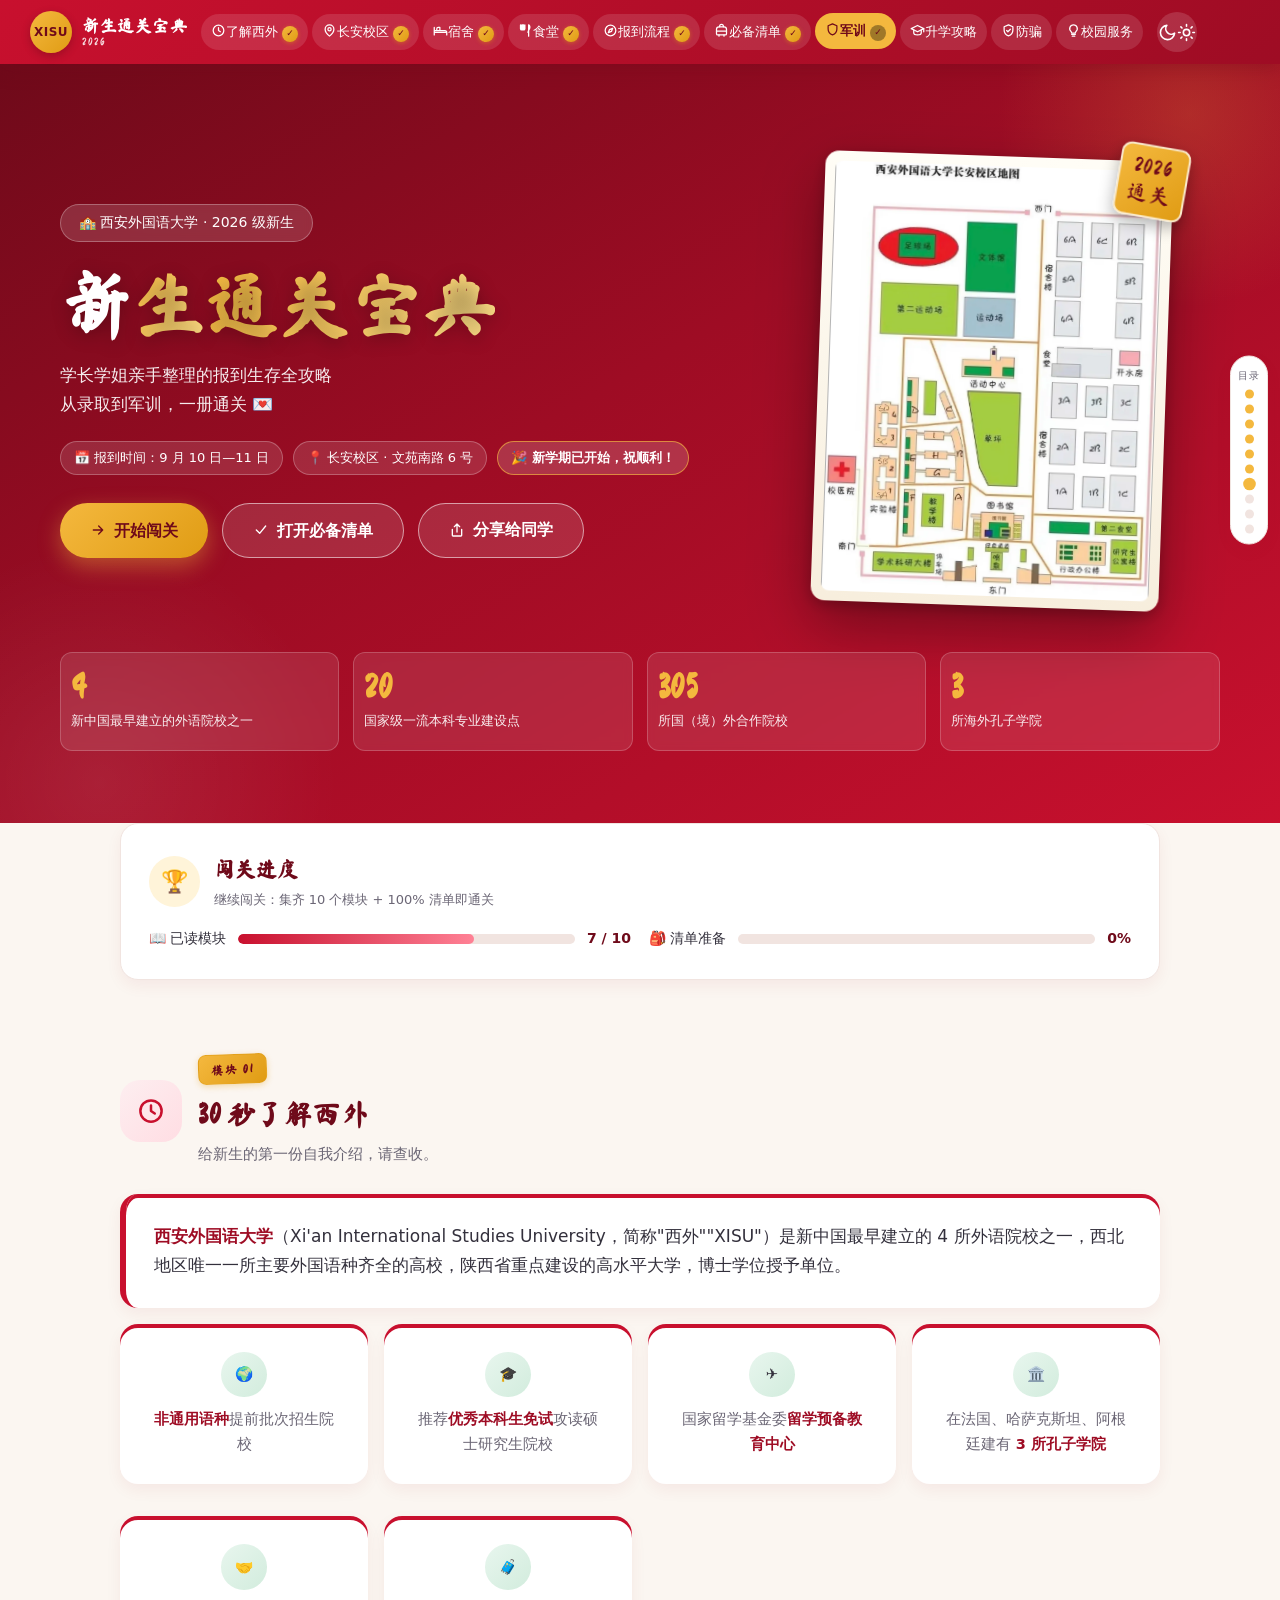
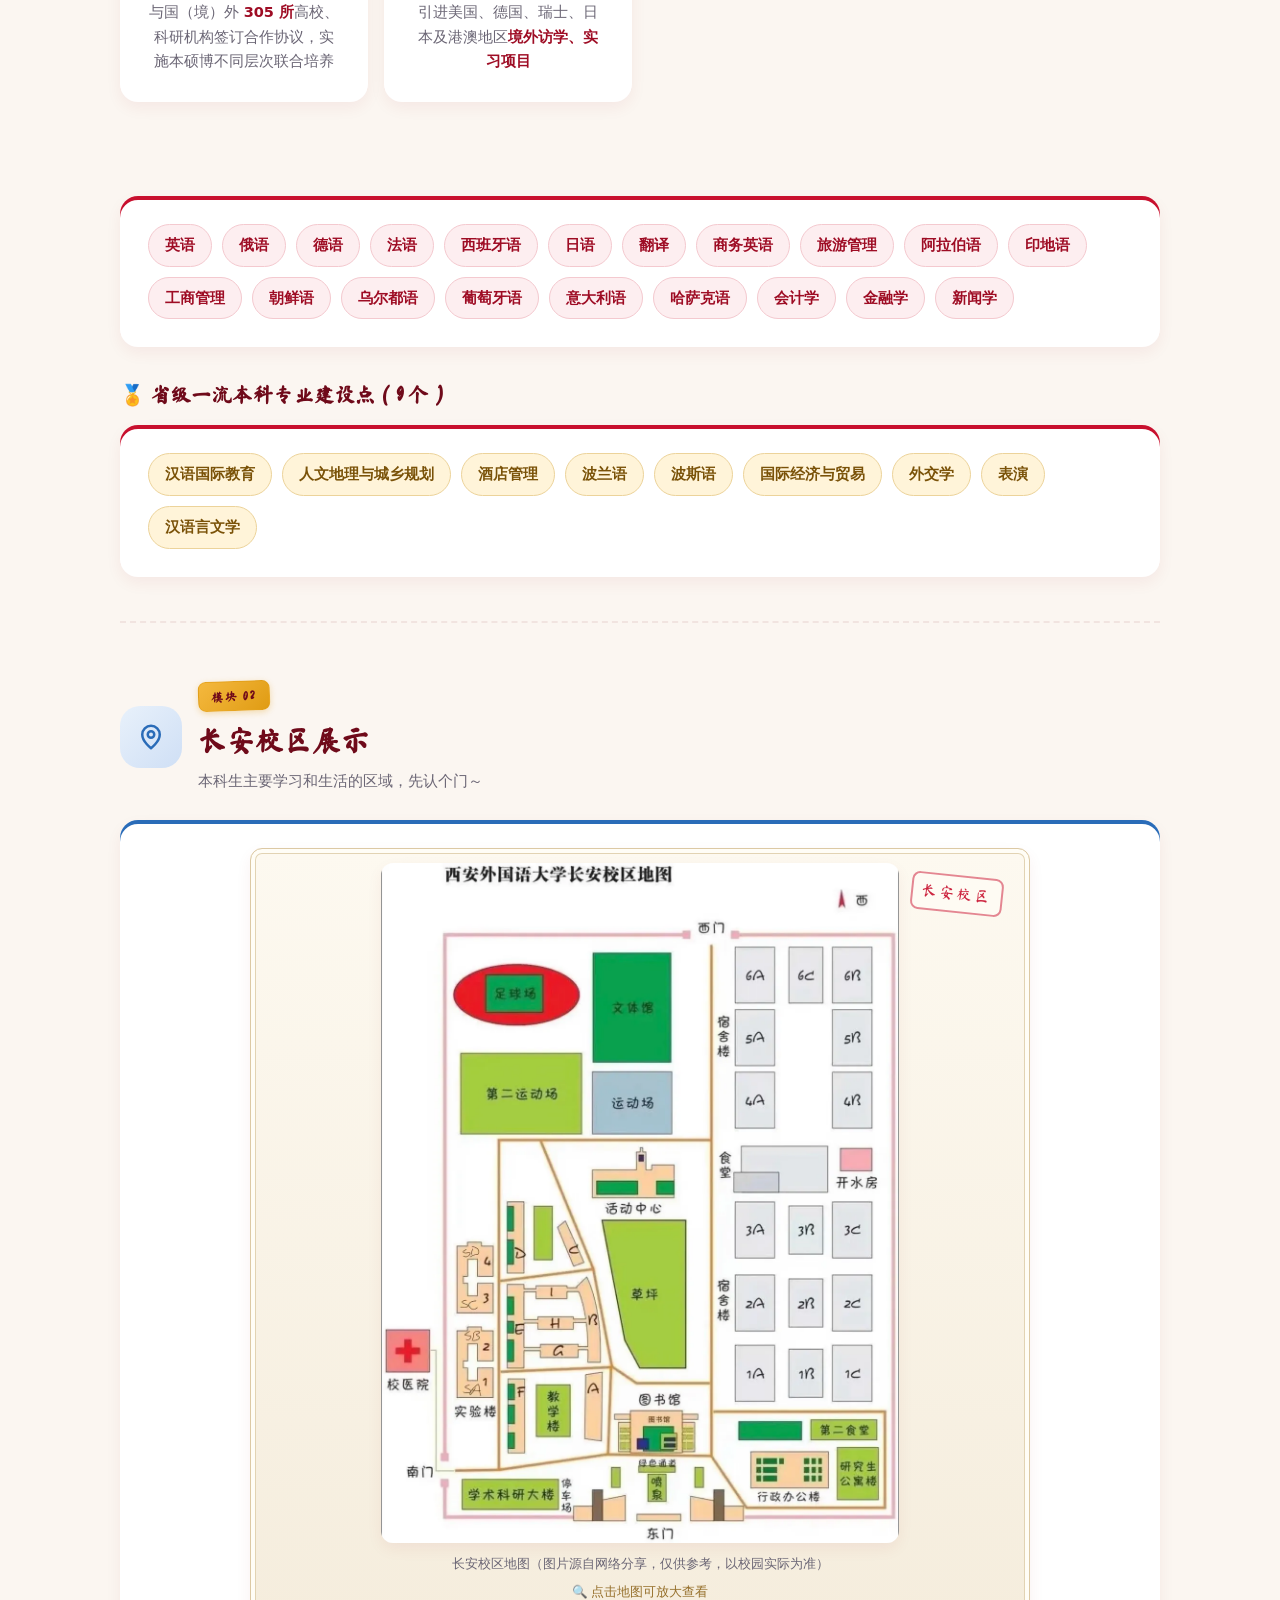
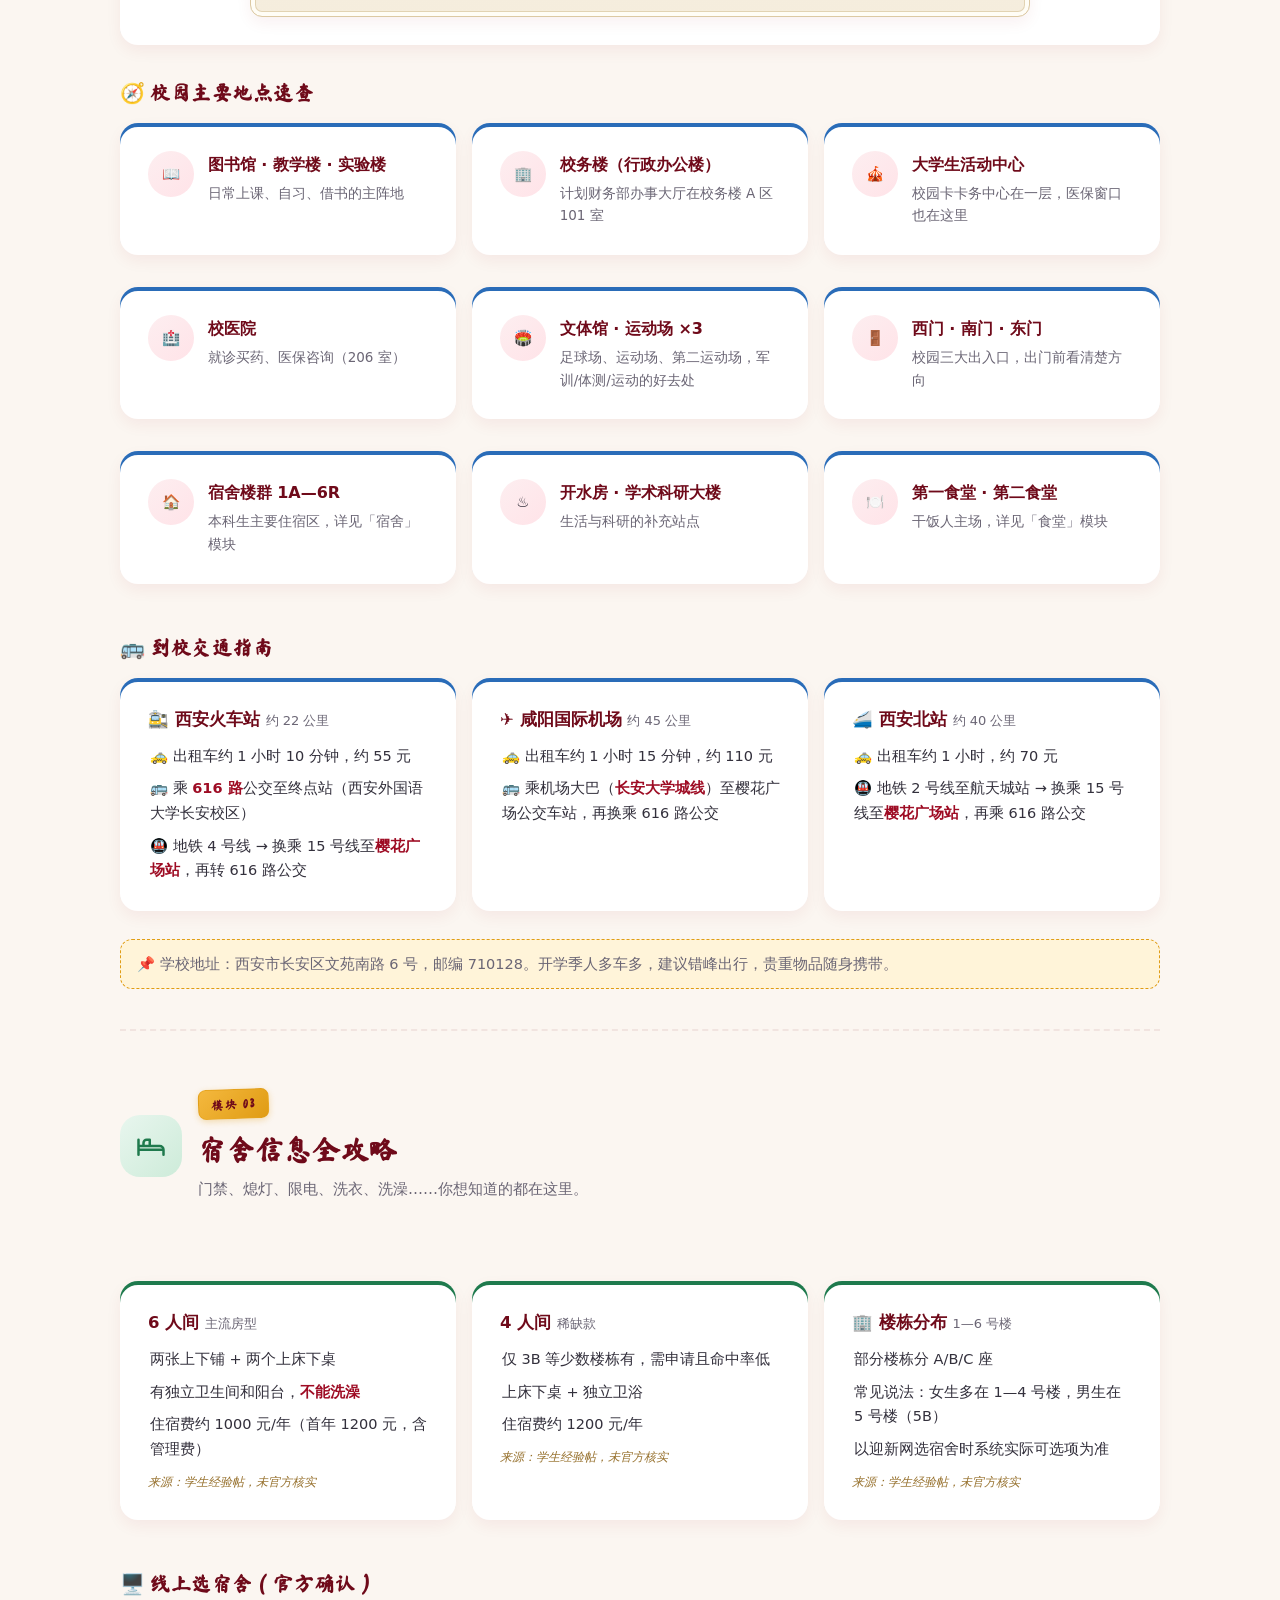
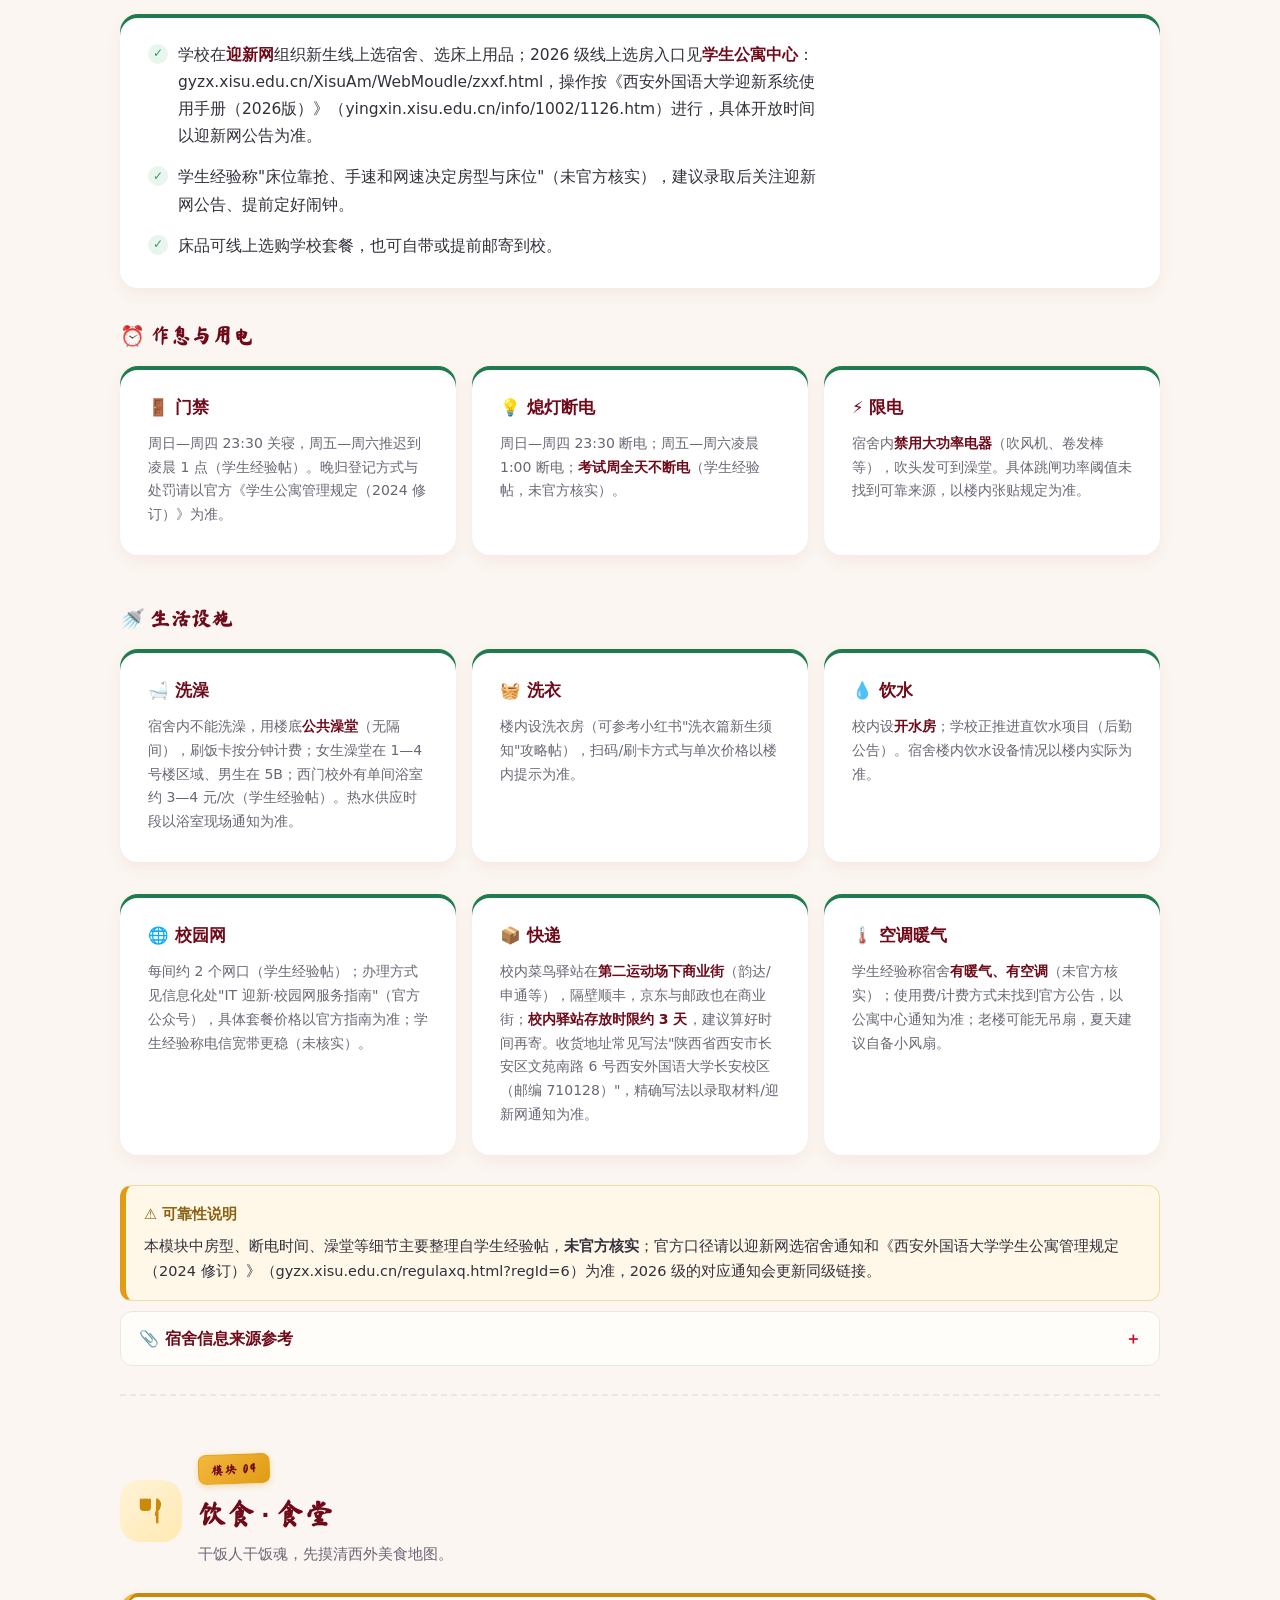
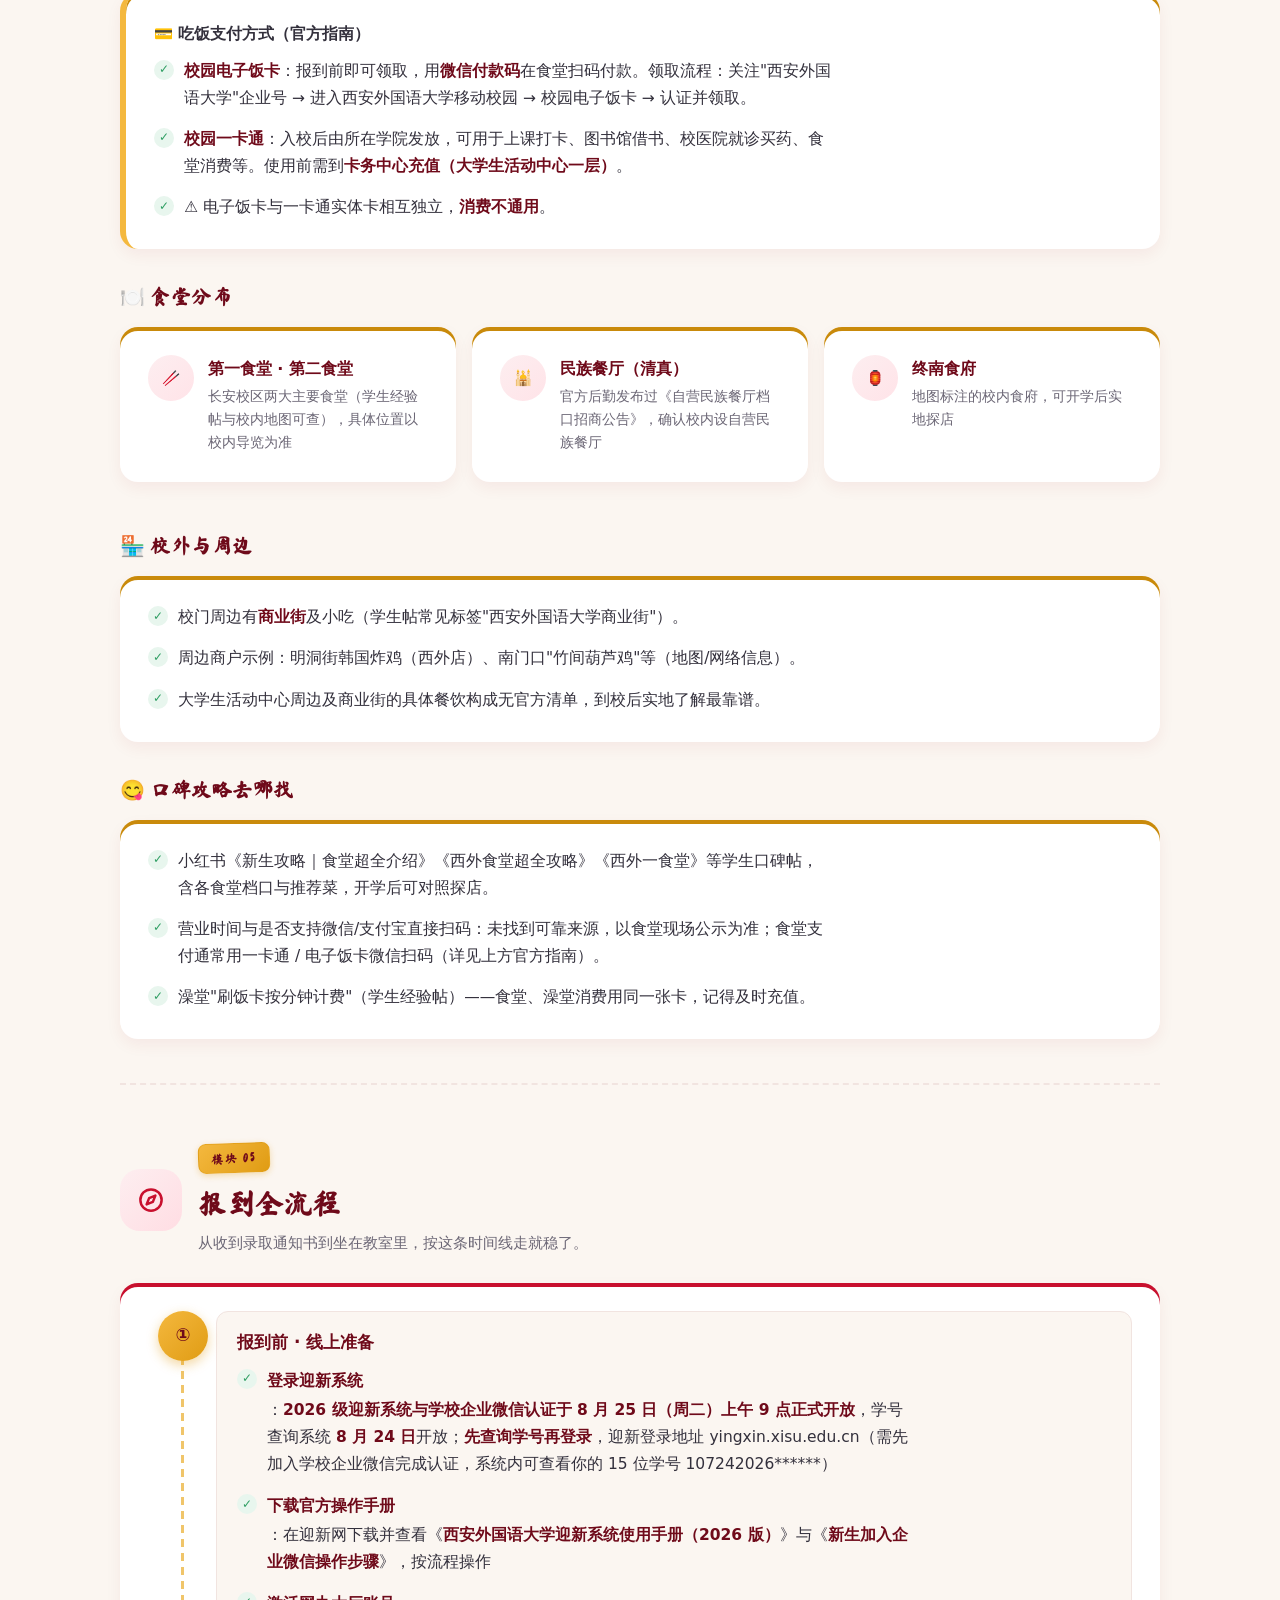
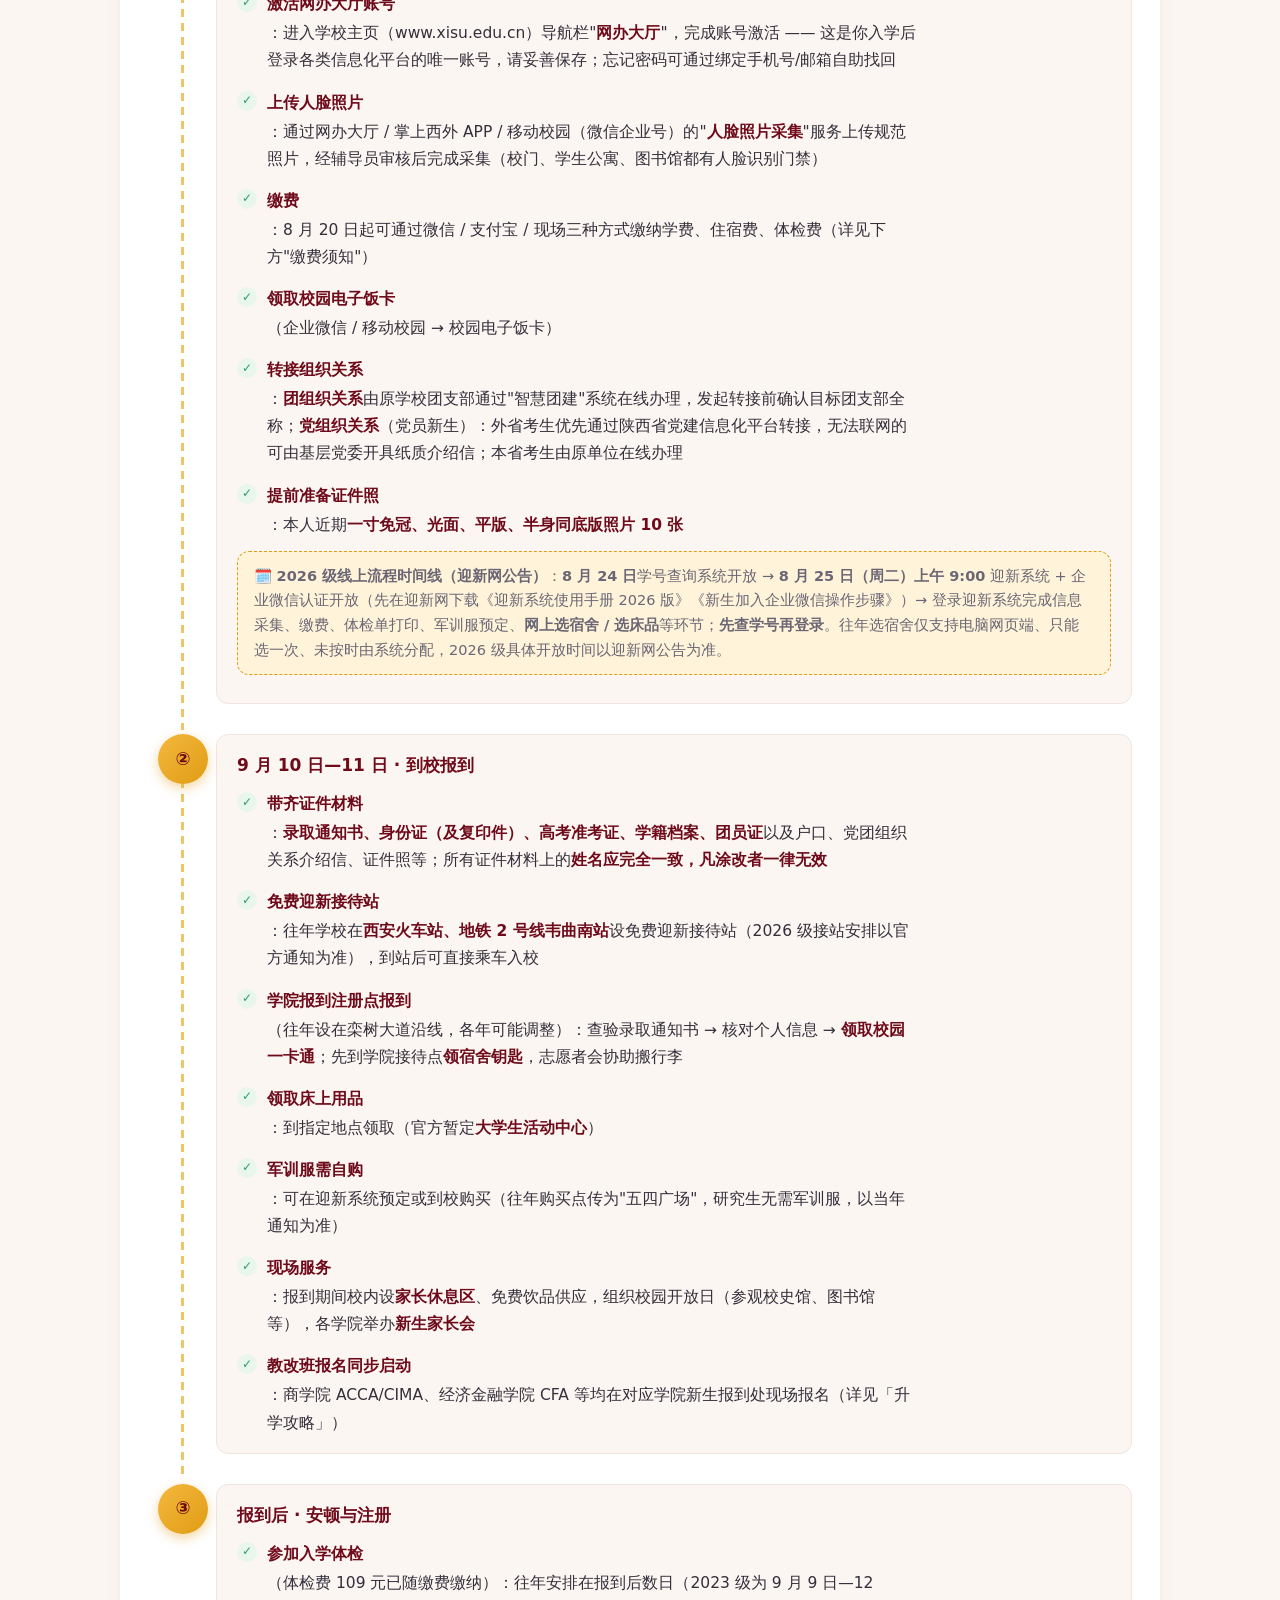
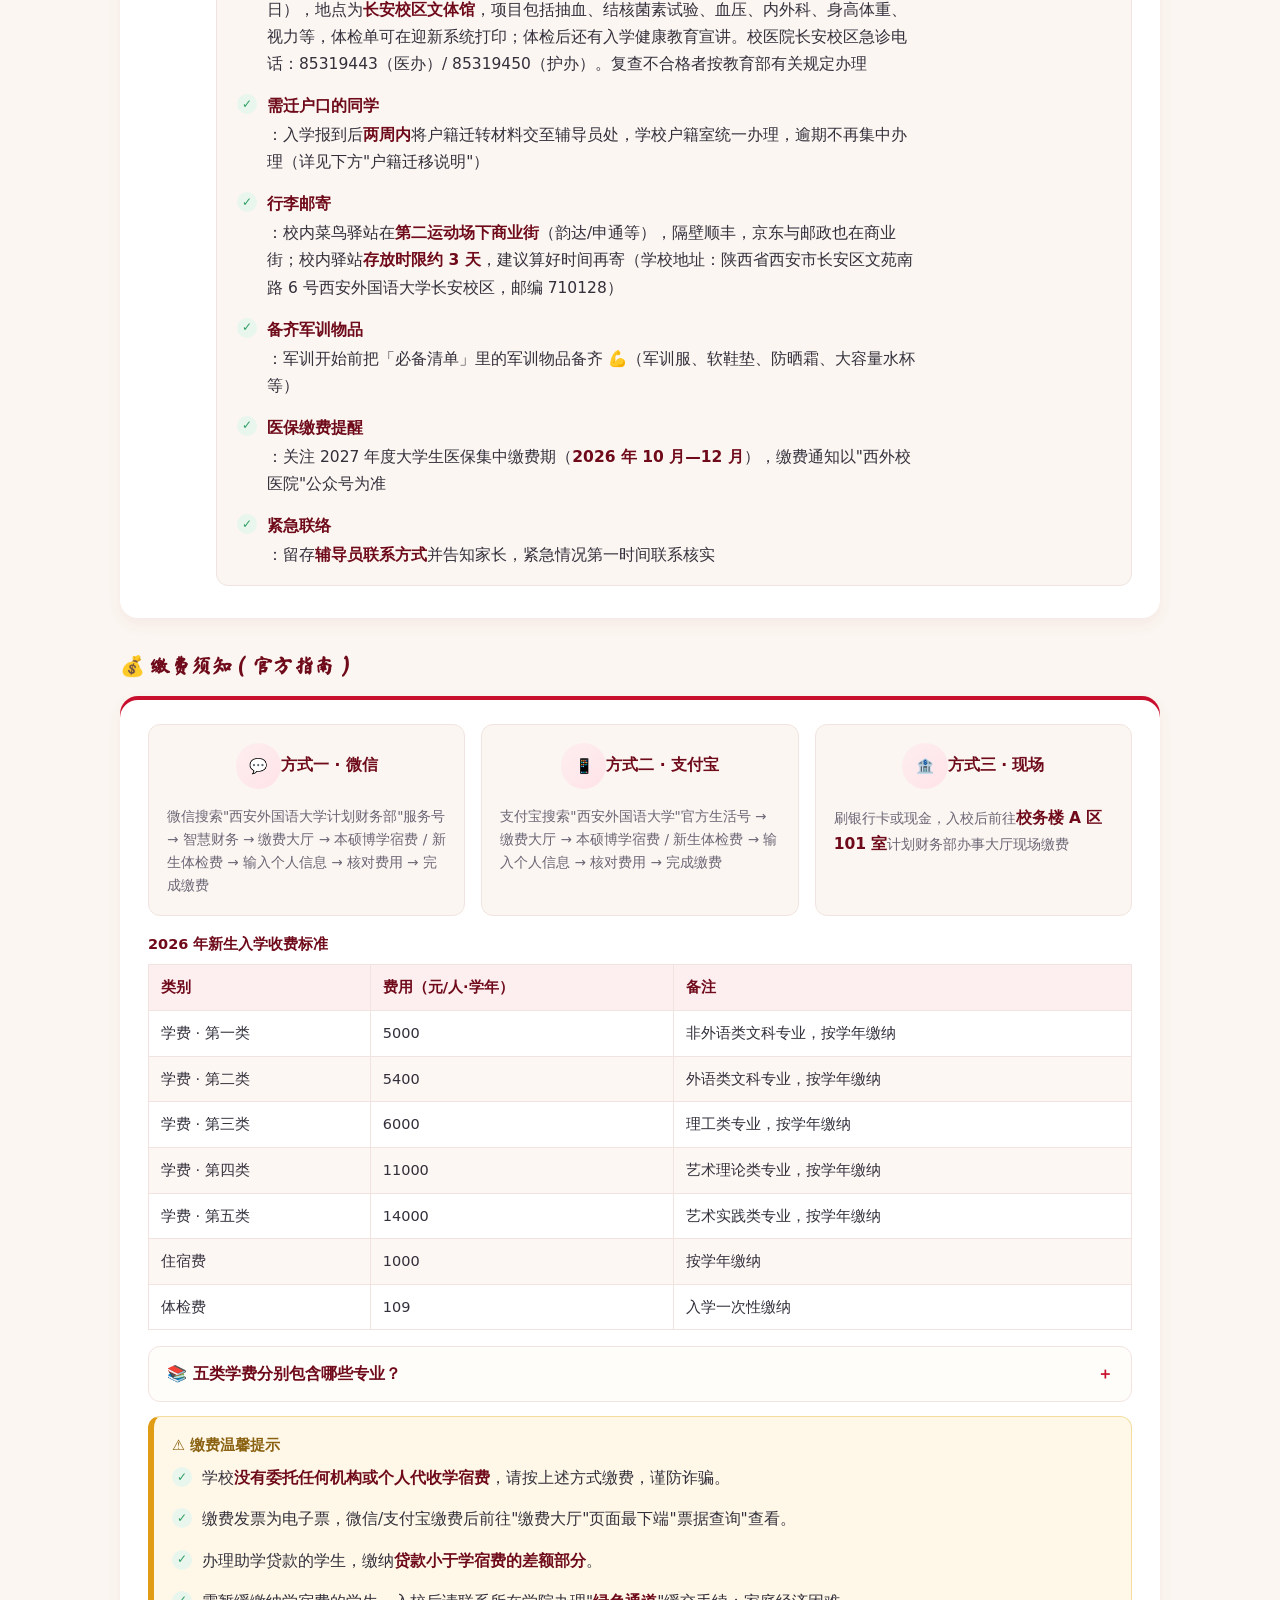
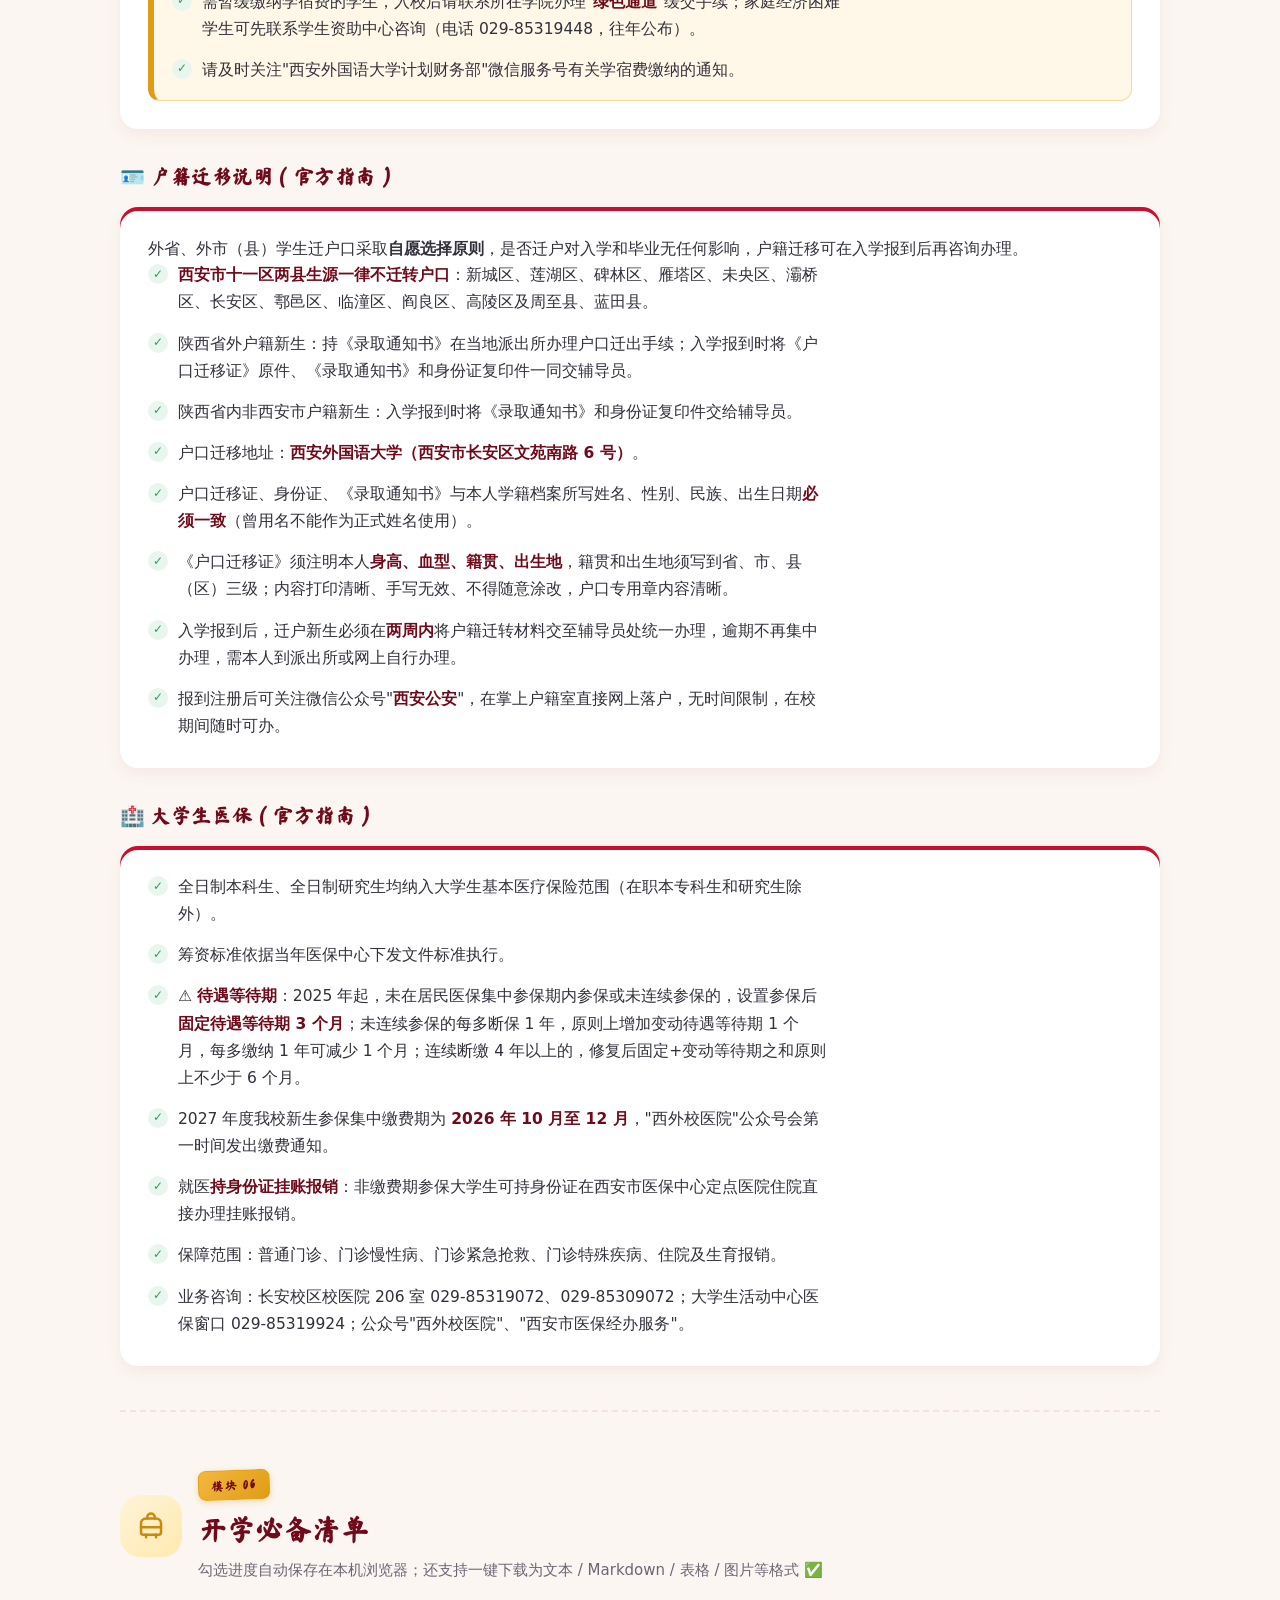
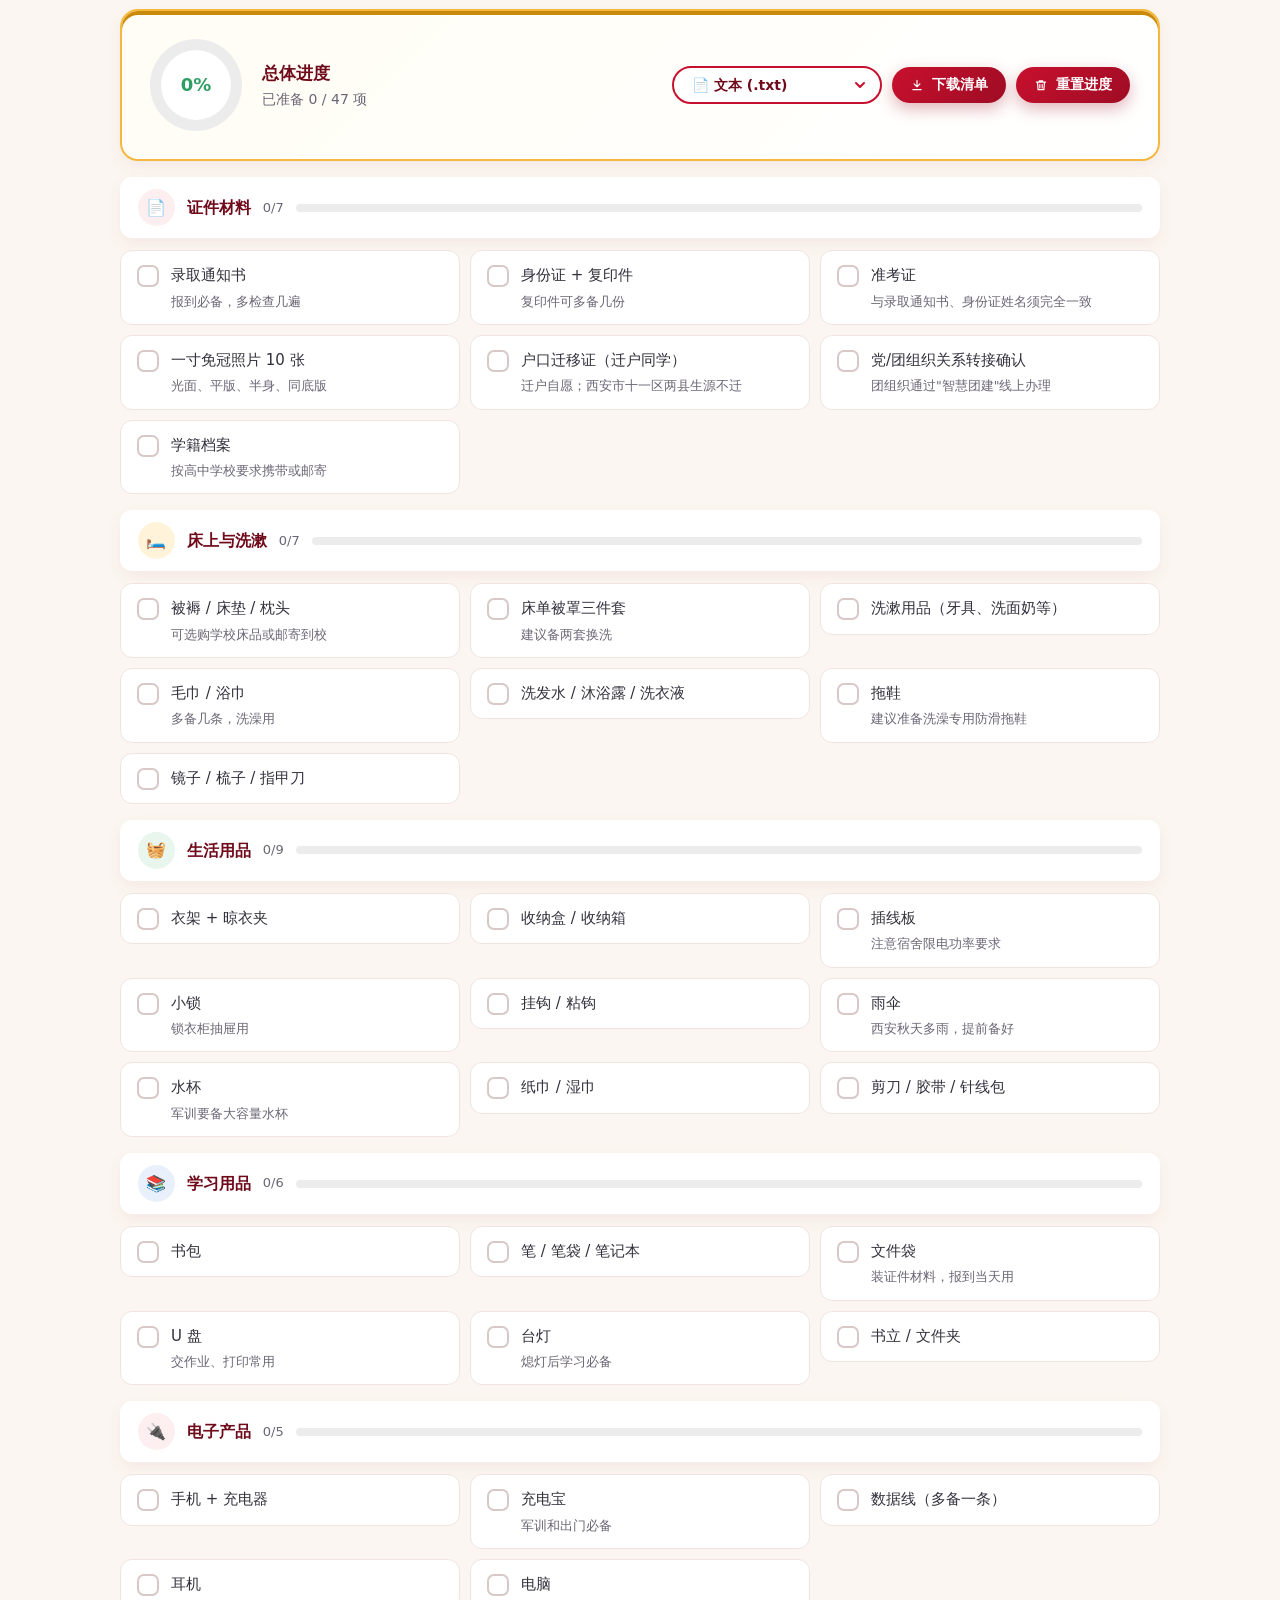
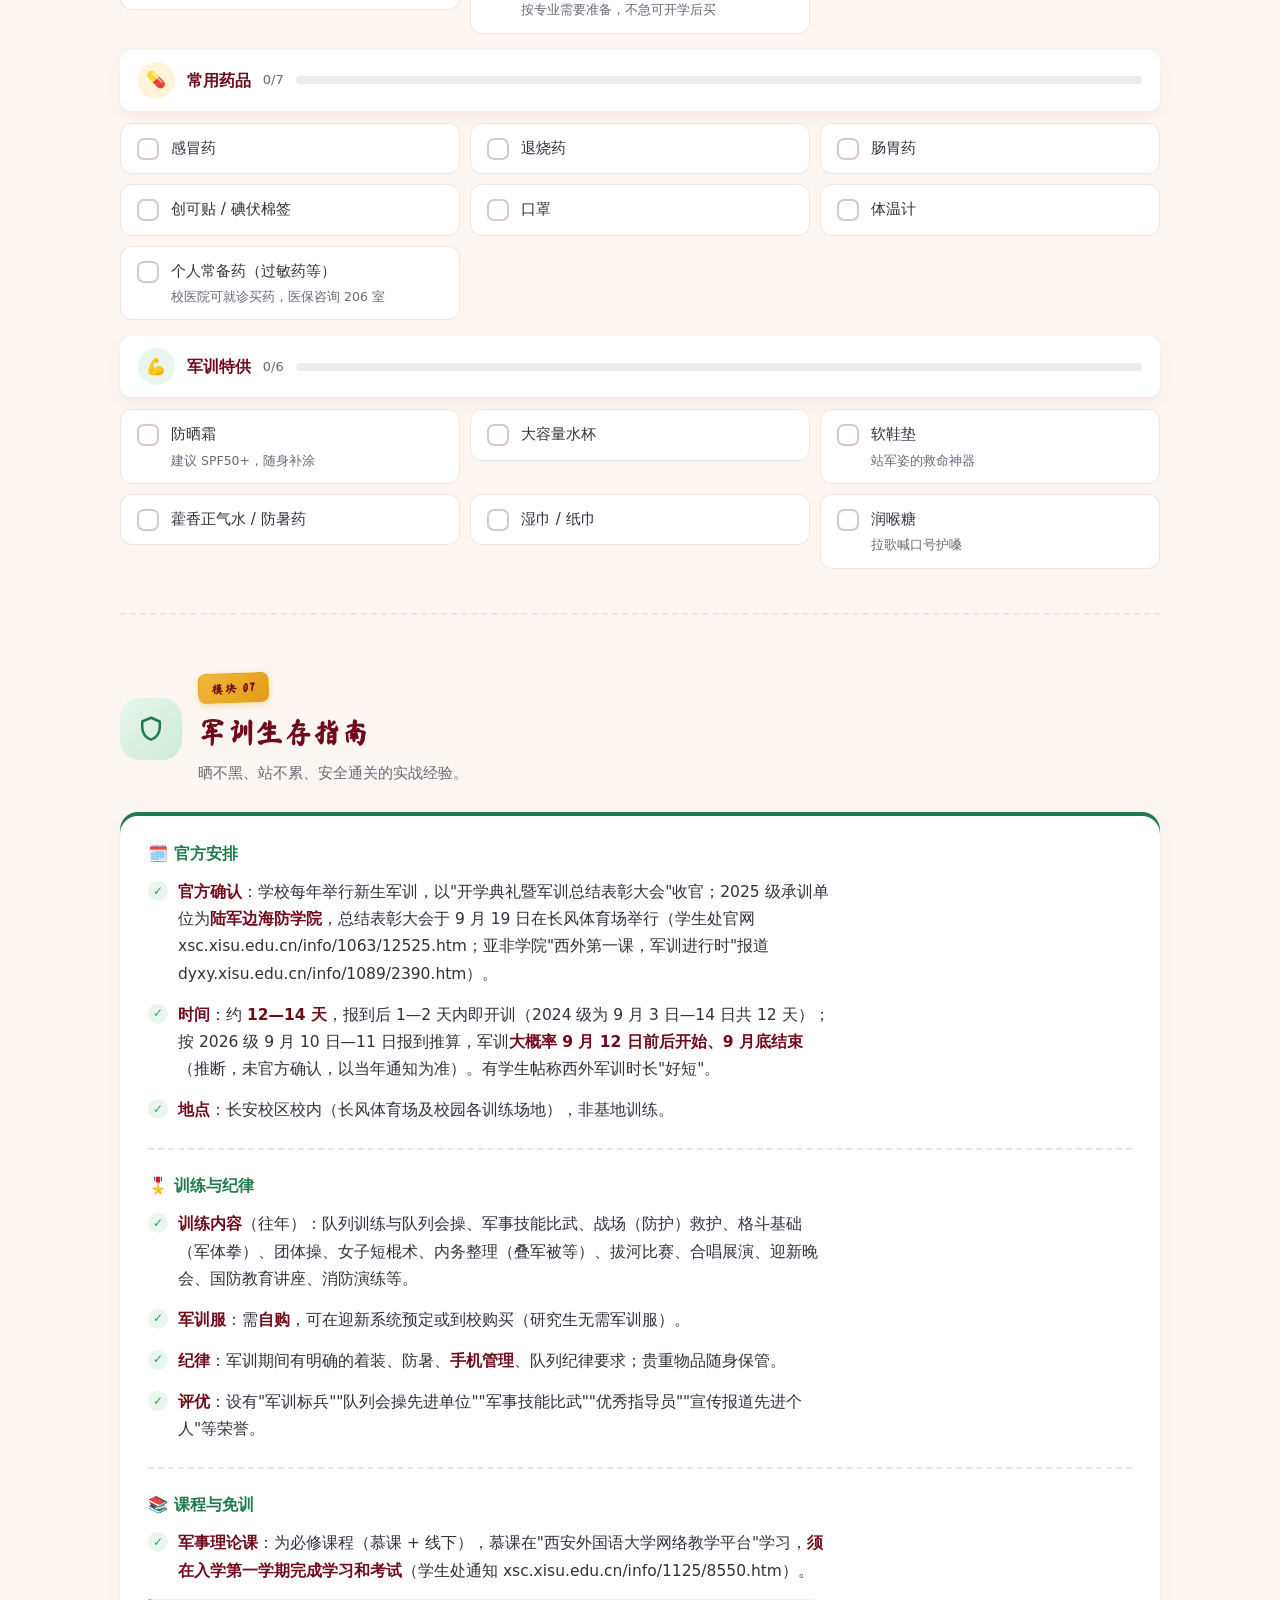
==== index.html @ f04dbe23 "视觉升级三：Hero双栏封面/地图相框+点击放大/通关激励(金徽章+100%证书+抽屉进度)/暗色补齐/阅读呼吸感；修复移动端抽屉navEl崩溃" ====
<!DOCTYPE html>
<html lang="zh-CN">
<head>
<meta charset="UTF-8">
<meta name="viewport" content="width=device-width, initial-scale=1.0">
<script>
/* 提前应用主题：暗色用户直接以暗色首屏渲染，避免闪白（与 app.js 的 initTheme 同一套存储） */
(function () {
  try {
    var t = localStorage.getItem('xisu2026-theme');
    if (t !== 'dark' && t !== 'light') {
      t = (window.matchMedia && window.matchMedia('(prefers-color-scheme: dark)').matches) ? 'dark' : 'light';
    }
    if (t === 'dark') document.documentElement.setAttribute('data-theme', 'dark');
  } catch (e) {}
})();
</script>
<meta name="theme-color" content="#c8102e">
<title>西安外国语大学 · 2026 新生通关宝典</title>
<meta name="description" content="西安外国语大学 2026 级新生通关宝典：30 秒了解西外、长安校区、宿舍、食堂、报到全流程、开学必备清单、军训、教改班与转专业、防骗攻略。">
<!-- 分享卡片（微信/QQ/浏览器等） -->
<meta property="og:type" content="website">
<meta property="og:site_name" content="西外新生通关宝典">
<meta property="og:title" content="西安外国语大学 · 2026 新生通关宝典">
<meta property="og:description" content="30 秒了解西外、长安校区、宿舍、食堂、报到全流程、必备清单、军训、教改班/转专业、防骗攻略。报到时间 9 月 10 日—11 日。">
<meta property="og:url" content="https://xzt1118.github.io/xisu-guide-2026/">
<meta property="og:image" content="https://xzt1118.github.io/xisu-guide-2026/assets/img/og-share.png">
<meta property="og:image:width" content="1200">
<meta property="og:image:height" content="630">
<meta property="og:locale" content="zh_CN">
<meta name="twitter:card" content="summary_large_image">
<!-- 手机添加到主屏幕 -->
<link rel="apple-touch-icon" href="assets/img/apple-touch-icon.png">
<link rel="manifest" href="manifest.webmanifest">
<!-- 展示字体：马善政毛笔楷书（书法体，仅标题，含子集化；不可用时回退系统字体） -->
<link rel="preconnect" href="https://fonts.googleapis.com">
<link rel="preconnect" href="https://fonts.gstatic.com" crossorigin>
<link rel="stylesheet" href="https://fonts.googleapis.com/css2?family=Ma+Shan+Zheng&display=swap">
<link rel="icon" href="data:image/svg+xml,<svg xmlns='http://www.w3.org/2000/svg' viewBox='0 0 100 100'><circle cx='50' cy='50' r='48' fill='%23c8102e'/><text x='50' y='66' font-size='46' text-anchor='middle'>🎓</text></svg>">
<link rel="stylesheet" href="assets/css/style.css">
<script type="application/ld+json">
{
  "@context": "https://schema.org",
  "@graph": [
    {
      "@type": "WebSite",
      "name": "西安外国语大学 · 2026 新生通关宝典",
      "url": "https://xzt1118.github.io/xisu-guide-2026/",
      "inLanguage": "zh-CN",
      "description": "面向西安外国语大学 2026 级新生的民间整理指南：报到、宿舍、食堂、军训、升学与防骗攻略。"
    },
    {
      "@type": "FAQPage",
      "mainEntity": [
        {
          "@type": "Question",
          "name": "2026 级新生什么时候报到？",
          "acceptedAnswer": { "@type": "Answer", "text": "报到时间为 9 月 10 日、9 月 11 日，地点为西安外国语大学长安校区（西安市长安区文苑南路 6 号）。" }
        },
        {
          "@type": "Question",
          "name": "学费和住宿费怎么缴？",
          "acceptedAnswer": { "@type": "Answer", "text": "8 月 20 日起可通过微信（计划财务部服务号）、支付宝（官方生活号）在线缴费，或到校后在计划财务部办事大厅（校务楼 A 区 101 室）现场缴费；学校不委托任何机构或个人代收学宿费。" }
        },
        {
          "@type": "Question",
          "name": "宿舍几点熄灯断电？",
          "acceptedAnswer": { "@type": "Answer", "text": "据学生经验帖：周日至周四 23:30 断电、周五周六凌晨 1:00 断电、考试周不断电；未官方核实，以《学生公寓管理规定》为准。" }
        },
        {
          "@type": "Question",
          "name": "军训多长时间？",
          "acceptedAnswer": { "@type": "Answer", "text": "往年约 12—14 天，报到后在校内开始（2024 级为 9 月 3—14 日），具体以学校当年通知为准。" }
        },
        {
          "@type": "Question",
          "name": "入学后还能转专业吗？",
          "acceptedAnswer": { "@type": "Answer", "text": "完成第一学年学习后可申请一次转专业；艺术类、中外合作办学、少数民族预科生、外语保送生等特殊招生形式录取的学生不能转；入学时已进卓越班/教改班的视同转过一次专业。" }
        },
        {
          "@type": "Question",
          "name": "有哪些教改班可以报名？",
          "acceptedAnswer": { "@type": "Answer", "text": "商学院会计学 ACCA（80 人）、数字化管理会计 CIMA（35 人），经济金融学院金融学 CFA（约 70 人），日本文化经济学院国际经济与贸易教改班（50 人左右），报到后在各学院新生报到处报名。" }
        },
        {
          "@type": "Question",
          "name": "校园报警电话是多少？",
          "acceptedAnswer": { "@type": "Answer", "text": "校园 24 小时报警电话 029-85319110；安全公众号“平安西外”（Police-XISU）；全国反诈专线 96110。" }
        }
      ]
    }
  ]
}
</script>
</head>
<body>

<!-- 阅读进度条 -->
<div class="read-bar" id="read-bar" aria-hidden="true"></div>

<!-- ======================= 顶部导航 ======================= -->
<header class="topbar" id="topbar">
  <div class="topbar-inner">
    <button class="nav-toggle" id="nav-toggle" type="button" aria-label="打开模块菜单" aria-expanded="false" aria-controls="nav">
      <svg viewBox="0 0 24 24" class="ic"><path d="M4 6h16M4 12h16M4 18h16"/></svg>
    </button>
    <a class="brand" href="#top">
      <span class="brand-badge">XISU</span>
      <span class="brand-text">新生通关宝典<small>2026</small></span>
    </a>
    <nav class="nav" id="nav" aria-label="模块导航">
      <div class="drawer-progress" aria-hidden="true">
        <b>🏃 闯关进度</b>
        <div class="dp-row"><span>📖 已读</span><div class="dp-bar"><i id="dp-modules"></i></div><em id="dp-modules-num">0 / 10</em></div>
        <div class="dp-row"><span>🎒 清单</span><div class="dp-bar"><i id="dp-list"></i></div><em id="dp-list-num">0%</em></div>
      </div>
      <a href="#know" class="nav-chip" data-sec="know"><svg viewBox="0 0 24 24" class="ic"><circle cx="12" cy="12" r="8.5"/><path d="M12 7.5V12l3 2"/></svg><span>了解西外</span><i class="chip-done" title="已读" hidden>✓</i></a>
      <a href="#campus" class="nav-chip" data-sec="campus"><svg viewBox="0 0 24 24" class="ic"><path d="M12 21s-7-5.3-7-11a7 7 0 1 1 14 0c0 5.7-7 11-7 11z"/><circle cx="12" cy="10" r="2.6"/></svg><span>长安校区</span><i class="chip-done" title="已读" hidden>✓</i></a>
      <a href="#dorm" class="nav-chip" data-sec="dorm"><svg viewBox="0 0 24 24" class="ic"><path d="M2 19V7M2 15h20v4M2 12h17a3 3 0 0 1 3 3M6 12V9.5A2.5 2.5 0 0 1 8.5 7H11v5"/></svg><span>宿舍</span><i class="chip-done" title="已读" hidden>✓</i></a>
      <a href="#food" class="nav-chip" data-sec="food"><svg viewBox="0 0 24 24" class="ic"><path d="M6 3v8M9 3v8M7.5 3v8M6 11c-1.6 0-2-1-2-2V3M9 11c1.6 0 2-1 2-2V3M17 3v18M17 3c1.8 1.2 2.5 3.4 1.6 6-.7 2-2.6 3-2.6 6"/></svg><span>食堂</span><i class="chip-done" title="已读" hidden>✓</i></a>
      <a href="#checkin" class="nav-chip" data-sec="checkin"><svg viewBox="0 0 24 24" class="ic"><circle cx="12" cy="12" r="8.5"/><path d="m15.5 8.5-2 5-5 2 2-5z"/></svg><span>报到流程</span><i class="chip-done" title="已读" hidden>✓</i></a>
      <a href="#checklist" class="nav-chip" data-sec="checklist"><svg viewBox="0 0 24 24" class="ic"><path d="M4 10a4 4 0 0 1 4-4h8a4 4 0 0 1 4 4v7a2 2 0 0 1-2 2H6a2 2 0 0 1-2-2z"/><path d="M9 6V5a3 3 0 0 1 6 0v1M4 13h16M8 21v-2M16 21v-2"/></svg><span>必备清单</span><span class="nav-progress" id="nav-progress"></span><i class="chip-done" title="已读" hidden>✓</i></a>
      <a href="#military" class="nav-chip" data-sec="military"><svg viewBox="0 0 24 24" class="ic"><path d="M12 3 5 6v5c0 4.5 3 8.2 7 9.5 4-1.3 7-5 7-9.5V6z"/></svg><span>军训</span><i class="chip-done" title="已读" hidden>✓</i></a>
      <a href="#transfer" class="nav-chip" data-sec="transfer"><svg viewBox="0 0 24 24" class="ic"><path d="M12 4 2 9l10 5 10-5z"/><path d="M6 11v5c0 1.5 2.7 3 6 3s6-1.5 6-3v-5"/><path d="M22 9v5"/></svg><span>升学攻略</span><i class="chip-done" title="已读" hidden>✓</i></a>
      <a href="#scam" class="nav-chip" data-sec="scam"><svg viewBox="0 0 24 24" class="ic"><path d="M12 3 5 6v5c0 4.5 3 8.2 7 9.5 4-1.3 7-5 7-9.5V6z"/><path d="m9 12 2 2 4-4"/></svg><span>防骗</span><i class="chip-done" title="已读" hidden>✓</i></a>
      <a href="#services" class="nav-chip" data-sec="services"><svg viewBox="0 0 24 24" class="ic"><path d="M9 18h6M10 21h4"/><path d="M12 3a6 6 0 0 1 4 10.5c-.7.7-1 1.5-1 2.5h-6c0-1-.3-1.8-1-2.5A6 6 0 0 1 12 3z"/></svg><span>校园服务</span><i class="chip-done" title="已读" hidden>✓</i></a>
    </nav>
    <button class="theme-toggle" id="theme-toggle" type="button" aria-label="切换深色模式" aria-pressed="false">
      <svg class="ic ic-moon" viewBox="0 0 24 24"><path d="M21 12.8A9 9 0 1 1 11.2 3a7 7 0 0 0 9.8 9.8z"/></svg>
      <svg class="ic ic-sun" viewBox="0 0 24 24" hidden><circle cx="12" cy="12" r="4"/><path d="M12 2v2M12 20v2M4.9 4.9l1.4 1.4M17.7 17.7l1.4 1.4M2 12h2M20 12h2M4.9 19.1l1.4-1.4M17.7 6.3l1.4-1.4"/></svg>
    </button>
  </div>
  <div class="nav-backdrop" id="nav-backdrop" hidden></div>
</header>

<!-- ======================= 首屏 ======================= -->
<section class="hero" id="top">
  <div class="hero-deco hero-deco-1"></div>
  <div class="hero-deco hero-deco-2"></div>
  <div class="hero-inner">
    <div class="hero-copy">
      <p class="hero-badge">🏫 西安外国语大学 · 2026 级新生</p>
      <h1 class="hero-title">新生<span>通关宝典</span></h1>
      <p class="hero-sub">学长学姐亲手整理的报到生存全攻略<br>从录取到军训，一册通关 💌</p>
      <div class="hero-chips">
        <span class="hero-chip">📅 报到时间：9 月 10 日—11 日</span>
        <span class="hero-chip">📍 长安校区 · 文苑南路 6 号</span>
        <span class="hero-chip hero-countdown" id="hero-countdown">⏳ 距报到还有…天</span>
      </div>
      <div class="hero-actions">
        <a class="btn btn-gold" href="#know"><svg viewBox="0 0 24 24" class="ic"><path d="M5 12h14M13 6l6 6-6 6"/></svg>开始闯关</a>
        <a class="btn btn-ghost" href="#checklist"><svg viewBox="0 0 24 24" class="ic"><path d="m5 12 5 5 9-11"/></svg>打开必备清单</a>
        <button class="btn btn-ghost" id="share-btn" type="button"><svg viewBox="0 0 24 24" class="ic"><path d="M12 3v12M8 7l4-4 4 4"/><path d="M5 11v9a1 1 0 0 0 1 1h12a1 1 0 0 0 1-1v-9"/></svg>分享给同学</button>
      </div>
    </div>
    <div class="hero-visual" aria-hidden="true">
      <div class="hero-map-card">
        <img src="assets/img/campus-map.webp" alt="" width="1080" height="1416" loading="lazy" decoding="async">
        <span class="hero-seal">2026<br>通关</span>
      </div>
    </div>
    <div class="hero-stats">
      <div class="stat"><b data-count="4">0</b><span>新中国最早建立的外语院校之一</span></div>
      <div class="stat"><b data-count="20">0</b><span>国家级一流本科专业建设点</span></div>
      <div class="stat"><b data-count="305">0</b><span>所国（境）外合作院校</span></div>
      <div class="stat"><b data-count="3">0</b><span>所海外孔子学院</span></div>
    </div>
  </div>
</section>

<main>

<!-- ======================= 闯关进度总览 ======================= -->
<div class="card quest-card" id="quest-card">
  <div class="quest-head">
    <span class="quest-emoji emoji-orb orb-gold">🏆</span>
    <div class="quest-titles">
      <b>闯关进度</b>
      <span class="quest-state" id="quest-state">正在闯关中…</span>
    </div>
  </div>
  <div class="quest-row">
    <div class="quest-item">
      <span class="quest-label">📖 已读模块</span>
      <div class="quest-bar"><i id="quest-modules"></i></div>
      <span class="quest-num" id="quest-modules-num">0 / 10</span>
    </div>
    <div class="quest-item">
      <span class="quest-label">🎒 清单准备</span>
      <div class="quest-bar"><i id="quest-list"></i></div>
      <span class="quest-num" id="quest-list-num">0%</span>
    </div>
  </div>
</div>

<!-- ======================= 模块 01：30秒了解西外 ======================= -->
<section class="section" id="know">
  <div class="section-head">
    <span class="section-icon icon-red"><svg viewBox="0 0 24 24" class="ic"><circle cx="12" cy="12" r="8.5"/><path d="M12 7.5V12l3 2"/></svg></span>
    <div>
      <span class="section-kicker">模块 01</span>
      <h2>30 秒了解西外</h2>
      <p class="section-desc">给新生的第一份自我介绍，请查收。</p>
    </div>
  </div>

  <div class="card intro-card">
    <p class="intro-line"><b>西安外国语大学</b>（Xi'an International Studies University，简称"西外""XISU"）是新中国最早建立的 4 所外语院校之一，西北地区唯一一所主要外国语种齐全的高校，陕西省重点建设的高水平大学，博士学位授予单位。</p>
  </div>

  <div class="grid grid-4">
    <div class="card fact-card"><span class="fact-emoji">🌍</span><p><b>非通用语种</b>提前批次招生院校</p></div>
    <div class="card fact-card"><span class="fact-emoji">🎓</span><p>推荐<b>优秀本科生免试</b>攻读硕士研究生院校</p></div>
    <div class="card fact-card"><span class="fact-emoji">✈️</span><p>国家留学基金委<b>留学预备教育中心</b></p></div>
    <div class="card fact-card"><span class="fact-emoji">🏛️</span><p>在法国、哈萨克斯坦、阿根廷建有 <b>3 所孔子学院</b></p></div>
    <div class="card fact-card"><span class="fact-emoji">🤝</span><p>与国（境）外 <b>305 所</b>高校、科研机构签订合作协议，实施本硕博不同层次联合培养</p></div>
    <div class="card fact-card"><span class="fact-emoji">🧳</span><p>引进美国、德国、瑞士、日本及港澳地区<b>境外访学、实习项目</b></p></div>
  </div>

  <h3 class="sub-title">🌟 国家级一流本科专业建设点（20 个）</h3>
  <div class="card tag-cloud">
    <span class="tag tag-red">英语</span><span class="tag tag-red">俄语</span><span class="tag tag-red">德语</span><span class="tag tag-red">法语</span><span class="tag tag-red">西班牙语</span><span class="tag tag-red">日语</span><span class="tag tag-red">翻译</span><span class="tag tag-red">商务英语</span><span class="tag tag-red">旅游管理</span><span class="tag tag-red">阿拉伯语</span><span class="tag tag-red">印地语</span><span class="tag tag-red">工商管理</span><span class="tag tag-red">朝鲜语</span><span class="tag tag-red">乌尔都语</span><span class="tag tag-red">葡萄牙语</span><span class="tag tag-red">意大利语</span><span class="tag tag-red">哈萨克语</span><span class="tag tag-red">会计学</span><span class="tag tag-red">金融学</span><span class="tag tag-red">新闻学</span>
  </div>

  <h3 class="sub-title">🏅 省级一流本科专业建设点（9 个）</h3>
  <div class="card tag-cloud">
    <span class="tag tag-soft">汉语国际教育</span><span class="tag tag-soft">人文地理与城乡规划</span><span class="tag tag-soft">酒店管理</span><span class="tag tag-soft">波兰语</span><span class="tag tag-soft">波斯语</span><span class="tag tag-soft">国际经济与贸易</span><span class="tag tag-soft">外交学</span><span class="tag tag-soft">表演</span><span class="tag tag-soft">汉语言文学</span>
  </div>
</section>

<!-- ======================= 模块 02：长安校区 ======================= -->
<section class="section" id="campus">
  <div class="section-head">
    <span class="section-icon icon-blue"><svg viewBox="0 0 24 24" class="ic"><path d="M12 21s-7-5.3-7-11a7 7 0 1 1 14 0c0 5.7-7 11-7 11z"/><circle cx="12" cy="10" r="2.6"/></svg></span>
    <div>
      <span class="section-kicker">模块 02</span>
      <h2>长安校区展示</h2>
      <p class="section-desc">本科生主要学习和生活的区域，先认个门～</p>
    </div>
  </div>

  <div class="card">
    <figure class="map-figure">
      <img src="assets/img/campus-map.webp" alt="西安外国语大学长安校区地图" width="1080" height="1416" loading="lazy" decoding="async">
      <figcaption>长安校区地图（图片源自网络分享，仅供参考，以校园实际为准）<span class="map-hint">🔍 点击地图可放大查看</span></figcaption>
    </figure>
  </div>

  <h3 class="sub-title">🧭 校园主要地点速查</h3>
  <div class="grid grid-3">
    <div class="card place-card"><span class="place-emoji">📖</span><div><b>图书馆 · 教学楼 · 实验楼</b><p>日常上课、自习、借书的主阵地</p></div></div>
    <div class="card place-card"><span class="place-emoji">🏢</span><div><b>校务楼（行政办公楼）</b><p>计划财务部办事大厅在校务楼 A 区 101 室</p></div></div>
    <div class="card place-card"><span class="place-emoji">🎪</span><div><b>大学生活动中心</b><p>校园卡卡务中心在一层，医保窗口也在这里</p></div></div>
    <div class="card place-card"><span class="place-emoji">🏥</span><div><b>校医院</b><p>就诊买药、医保咨询（206 室）</p></div></div>
    <div class="card place-card"><span class="place-emoji">🏟️</span><div><b>文体馆 · 运动场 ×3</b><p>足球场、运动场、第二运动场，军训/体测/运动的好去处</p></div></div>
    <div class="card place-card"><span class="place-emoji">🚪</span><div><b>西门 · 南门 · 东门</b><p>校园三大出入口，出门前看清楚方向</p></div></div>
    <div class="card place-card"><span class="place-emoji">🏠</span><div><b>宿舍楼群 1A—6R</b><p>本科生主要住宿区，详见「宿舍」模块</p></div></div>
    <div class="card place-card"><span class="place-emoji">♨️</span><div><b>开水房 · 学术科研大楼</b><p>生活与科研的补充站点</p></div></div>
    <div class="card place-card"><span class="place-emoji">🍽️</span><div><b>第一食堂 · 第二食堂</b><p>干饭人主场，详见「食堂」模块</p></div></div>
  </div>

  <h3 class="sub-title">🚌 到校交通指南</h3>
  <div class="grid grid-3">
    <div class="card route-card">
      <div class="route-head">🚉 西安火车站 <small>约 22 公里</small></div>
      <ul class="route-list">
        <li>🚕 出租车约 1 小时 10 分钟，约 55 元</li>
        <li>🚌 乘 <b>616 路</b>公交至终点站（西安外国语大学长安校区）</li>
        <li>🚇 地铁 4 号线 → 换乘 15 号线至<b>樱花广场站</b>，再转 616 路公交</li>
      </ul>
    </div>
    <div class="card route-card">
      <div class="route-head">✈️ 咸阳国际机场 <small>约 45 公里</small></div>
      <ul class="route-list">
        <li>🚕 出租车约 1 小时 15 分钟，约 110 元</li>
        <li>🚌 乘机场大巴（<b>长安大学城线</b>）至樱花广场公交车站，再换乘 616 路公交</li>
      </ul>
    </div>
    <div class="card route-card">
      <div class="route-head">🚄 西安北站 <small>约 40 公里</small></div>
      <ul class="route-list">
        <li>🚕 出租车约 1 小时，约 70 元</li>
        <li>🚇 地铁 2 号线至航天城站 → 换乘 15 号线至<b>樱花广场站</b>，再乘 616 路公交</li>
      </ul>
    </div>
  </div>
  <p class="tip">📌 学校地址：西安市长安区文苑南路 6 号，邮编 710128。开学季人多车多，建议错峰出行，贵重物品随身携带。</p>
</section>

<!-- ======================= 模块 03：宿舍 ======================= -->
<section class="section" id="dorm">
  <div class="section-head">
    <span class="section-icon icon-green"><svg viewBox="0 0 24 24" class="ic"><path d="M2 19V7M2 15h20v4M2 12h17a3 3 0 0 1 3 3M6 12V9.5A2.5 2.5 0 0 1 8.5 7H11v5"/></svg></span>
    <div>
      <span class="section-kicker">模块 03</span>
      <h2>宿舍信息全攻略</h2>
      <p class="section-desc">门禁、熄灯、限电、洗衣、洗澡……你想知道的都在这里。</p>
    </div>
  </div>
  <h3 class="sub-title">🏠 宿舍房型速览</h3>
  <div class="grid grid-3">
    <div class="card dorm-card">
      <div class="route-head">6 人间 <small>主流房型</small></div>
      <ul class="route-list">
        <li>两张上下铺 + 两个上床下桌</li>
        <li>有独立卫生间和阳台，<b>不能洗澡</b></li>
        <li>住宿费约 1000 元/年（首年 1200 元，含管理费）</li>
      </ul>
      <p class="src-note">来源：学生经验帖，未官方核实</p>
    </div>
    <div class="card dorm-card">
      <div class="route-head">4 人间 <small>稀缺款</small></div>
      <ul class="route-list">
        <li>仅 3B 等少数楼栋有，需申请且命中率低</li>
        <li>上床下桌 + 独立卫浴</li>
        <li>住宿费约 1200 元/年</li>
      </ul>
      <p class="src-note">来源：学生经验帖，未官方核实</p>
    </div>
    <div class="card dorm-card">
      <div class="route-head">🏢 楼栋分布 <small>1—6 号楼</small></div>
      <ul class="route-list">
        <li>部分楼栋分 A/B/C 座</li>
        <li>常见说法：女生多在 1—4 号楼，男生在 5 号楼（5B）</li>
        <li>以迎新网选宿舍时系统实际可选项为准</li>
      </ul>
      <p class="src-note">来源：学生经验帖，未官方核实</p>
    </div>
  </div>

  <h3 class="sub-title">🖥️ 线上选宿舍（官方确认）</h3>
  <div class="card">
    <ul class="tick-list">
      <li>学校在<b>迎新网</b>组织新生线上选宿舍、选床上用品；2026 级线上选房入口见<b>学生公寓中心</b>：gyzx.xisu.edu.cn/XisuAm/WebMoudle/zxxf.html，操作按《西安外国语大学迎新系统使用手册（2026版）》（yingxin.xisu.edu.cn/info/1002/1126.htm）进行，具体开放时间以迎新网公告为准。</li>
      <li>学生经验称"床位靠抢、手速和网速决定房型与床位"（未官方核实），建议录取后关注迎新网公告、提前定好闹钟。</li>
      <li>床品可线上选购学校套餐，也可自带或提前邮寄到校。</li>
    </ul>
  </div>

  <h3 class="sub-title">⏰ 作息与用电</h3>
  <div class="grid grid-3">
    <div class="card dorm-card">
      <div class="route-head">🚪 门禁</div>
      <p class="dorm-detail">周日—周四 23:30 关寝，周五—周六推迟到凌晨 1 点（学生经验帖）。晚归登记方式与处罚请以官方《学生公寓管理规定（2024 修订）》为准。</p>
    </div>
    <div class="card dorm-card">
      <div class="route-head">💡 熄灯断电</div>
      <p class="dorm-detail">周日—周四 23:30 断电；周五—周六凌晨 1:00 断电；<b>考试周全天不断电</b>（学生经验帖，未官方核实）。</p>
    </div>
    <div class="card dorm-card">
      <div class="route-head">⚡ 限电</div>
      <p class="dorm-detail">宿舍内<b>禁用大功率电器</b>（吹风机、卷发棒等），吹头发可到澡堂。具体跳闸功率阈值未找到可靠来源，以楼内张贴规定为准。</p>
    </div>
  </div>

  <h3 class="sub-title">🚿 生活设施</h3>
  <div class="grid grid-3">
    <div class="card dorm-card">
      <div class="route-head">🛁 洗澡</div>
      <p class="dorm-detail">宿舍内不能洗澡，用楼底<b>公共澡堂</b>（无隔间），刷饭卡按分钟计费；女生澡堂在 1—4 号楼区域、男生在 5B；西门校外有单间浴室约 3—4 元/次（学生经验帖）。热水供应时段以浴室现场通知为准。</p>
    </div>
    <div class="card dorm-card">
      <div class="route-head">🧺 洗衣</div>
      <p class="dorm-detail">楼内设洗衣房（可参考小红书"洗衣篇新生须知"攻略帖），扫码/刷卡方式与单次价格以楼内提示为准。</p>
    </div>
    <div class="card dorm-card">
      <div class="route-head">💧 饮水</div>
      <p class="dorm-detail">校内设<b>开水房</b>；学校正推进直饮水项目（后勤公告）。宿舍楼内饮水设备情况以楼内实际为准。</p>
    </div>
    <div class="card dorm-card">
      <div class="route-head">🌐 校园网</div>
      <p class="dorm-detail">每间约 2 个网口（学生经验帖）；办理方式见信息化处"IT 迎新·校园网服务指南"（官方公众号），具体套餐价格以官方指南为准；学生经验称电信宽带更稳（未核实）。</p>
    </div>
    <div class="card dorm-card">
      <div class="route-head">📦 快递</div>
      <p class="dorm-detail">校内菜鸟驿站在<b>第二运动场下商业街</b>（韵达/申通等），隔壁顺丰，京东与邮政也在商业街；<b>校内驿站存放时限约 3 天</b>，建议算好时间再寄。收货地址常见写法"陕西省西安市长安区文苑南路 6 号西安外国语大学长安校区（邮编 710128）"，精确写法以录取材料/迎新网通知为准。</p>
    </div>
    <div class="card dorm-card">
      <div class="route-head">🌡️ 空调暖气</div>
      <p class="dorm-detail">学生经验称宿舍<b>有暖气、有空调</b>（未官方核实）；使用费/计费方式未找到官方公告，以公寓中心通知为准；老楼可能无吊扇，夏天建议自备小风扇。</p>
    </div>
  </div>

  <div class="warn-box">
    <b>⚠️ 可靠性说明</b>
    <p>本模块中房型、断电时间、澡堂等细节主要整理自学生经验帖，<b>未官方核实</b>；官方口径请以迎新网选宿舍通知和《西安外国语大学学生公寓管理规定（2024 修订）》（gyzx.xisu.edu.cn/regulaxq.html?regId=6）为准，2026 级的对应通知会更新同级链接。</p>
  </div>
  <details class="acc">
    <summary>📎 宿舍信息来源参考</summary>
    <div class="acc-body">
      <p><b>官方</b>：迎新网·迎新系统操作手册 2026 版（yingxin.xisu.edu.cn/info/1002/1126.htm）；学生公寓中心·在线选房（gyzx.xisu.edu.cn/XisuAm/WebMoudle/zxxf.html）；学生公寓管理规定 2024 修订（gyzx.xisu.edu.cn/regulaxq.html?regId=6）；信息化处校园网指南（xxhc.xisu.edu.cn/info/1259/1860.htm）；IT 迎新·校园网服务指南（公众号文章）。</p>
      <p><b>学生经验帖（未官方核实）</b>：小红书《西外长安校区宿舍指南》《宿舍分布详情》《洗衣篇新生须知》《浴室篇新生须知》《快递篇新生须知》《校园网篇新生须知》《抢宿舍攻略》等。</p>
    </div>
  </details>
</section>

<!-- ======================= 模块 04：食堂 ======================= -->
<section class="section" id="food">
  <div class="section-head">
    <span class="section-icon icon-gold"><svg viewBox="0 0 24 24" class="ic"><path d="M6 3v8M9 3v8M7.5 3v8M6 11c-1.6 0-2-1-2-2V3M9 11c1.6 0 2-1 2-2V3M17 3v18M17 3c1.8 1.2 2.5 3.4 1.6 6-.7 2-2.6 3-2.6 6"/></svg></span>
    <div>
      <span class="section-kicker">模块 04</span>
      <h2>饮食 · 食堂</h2>
      <p class="section-desc">干饭人干饭魂，先摸清西外美食地图。</p>
    </div>
  </div>

  <div class="card tip-card">
    <p>💳 <b>吃饭支付方式（官方指南）</b></p>
    <ul class="tick-list">
      <li><b>校园电子饭卡</b>：报到前即可领取，用<b>微信付款码</b>在食堂扫码付款。领取流程：关注"西安外国语大学"企业号 → 进入西安外国语大学移动校园 → 校园电子饭卡 → 认证并领取。</li>
      <li><b>校园一卡通</b>：入校后由所在学院发放，可用于上课打卡、图书馆借书、校医院就诊买药、食堂消费等。使用前需到<b>卡务中心充值（大学生活动中心一层）</b>。</li>
      <li>⚠️ 电子饭卡与一卡通实体卡相互独立，<b>消费不通用</b>。</li>
    </ul>
  </div>
  <h3 class="sub-title">🍽️ 食堂分布</h3>
  <div class="grid grid-3">
    <div class="card place-card">
      <span class="place-emoji">🥢</span>
      <div><b>第一食堂 · 第二食堂</b><p>长安校区两大主要食堂（学生经验帖与校内地图可查），具体位置以校内导览为准</p></div>
    </div>
    <div class="card place-card">
      <span class="place-emoji">🕌</span>
      <div><b>民族餐厅（清真）</b><p>官方后勤发布过《自营民族餐厅档口招商公告》，确认校内设自营民族餐厅</p></div>
    </div>
    <div class="card place-card">
      <span class="place-emoji">🏮</span>
      <div><b>终南食府</b><p>地图标注的校内食府，可开学后实地探店</p></div>
    </div>
  </div>

  <h3 class="sub-title">🏪 校外与周边</h3>
  <div class="card">
    <ul class="tick-list">
      <li>校门周边有<b>商业街</b>及小吃（学生帖常见标签"西安外国语大学商业街"）。</li>
      <li>周边商户示例：明洞街韩国炸鸡（西外店）、南门口"竹间葫芦鸡"等（地图/网络信息）。</li>
      <li>大学生活动中心周边及商业街的具体餐饮构成无官方清单，到校后实地了解最靠谱。</li>
    </ul>
  </div>

  <h3 class="sub-title">😋 口碑攻略去哪找</h3>
  <div class="card">
    <ul class="tick-list">
      <li>小红书《新生攻略｜食堂超全介绍》《西外食堂超全攻略》《西外一食堂》等学生口碑帖，含各食堂档口与推荐菜，开学后可对照探店。</li>
      <li>营业时间与是否支持微信/支付宝直接扫码：未找到可靠来源，以食堂现场公示为准；食堂支付通常用一卡通 / 电子饭卡微信扫码（详见上方官方指南）。</li>
      <li>澡堂"刷饭卡按分钟计费"（学生经验帖）——食堂、澡堂消费用同一张卡，记得及时充值。</li>
    </ul>
  </div>
</section>

<!-- ======================= 模块 05：报到全流程 ======================= -->
<section class="section" id="checkin">
  <div class="section-head">
    <span class="section-icon icon-red"><svg viewBox="0 0 24 24" class="ic"><circle cx="12" cy="12" r="8.5"/><path d="m15.5 8.5-2 5-5 2 2-5z"/></svg></span>
    <div>
      <span class="section-kicker">模块 05</span>
      <h2>报到全流程</h2>
      <p class="section-desc">从收到录取通知书到坐在教室里，按这条时间线走就稳了。</p>
    </div>
  </div>

  <div class="card">
    <div class="timeline">
      <div class="tl-item">
        <div class="tl-dot">①</div>
        <div class="tl-body">
          <h4>报到前 · 线上准备</h4>
          <ul class="tick-list">
            <li><b class="li-lead">登录迎新系统</b>：<b>2026 级迎新系统与学校企业微信认证于 8 月 25 日（周二）上午 9 点正式开放</b>，学号查询系统 <b>8 月 24 日</b>开放；<b>先查询学号再登录</b>，迎新登录地址 yingxin.xisu.edu.cn（需先加入学校企业微信完成认证，系统内可查看你的 15 位学号 107242026******）</li>
            <li><b class="li-lead">下载官方操作手册</b>：在迎新网下载并查看《<b>西安外国语大学迎新系统使用手册（2026 版）</b>》与《<b>新生加入企业微信操作步骤</b>》，按流程操作</li>
            <li><b class="li-lead">激活网办大厅账号</b>：进入学校主页（www.xisu.edu.cn）导航栏"<b>网办大厅</b>"，完成账号激活 —— 这是你入学后登录各类信息化平台的唯一账号，请妥善保存；忘记密码可通过绑定手机号/邮箱自助找回</li>
            <li><b class="li-lead">上传人脸照片</b>：通过网办大厅 / 掌上西外 APP / 移动校园（微信企业号）的"<b>人脸照片采集</b>"服务上传规范照片，经辅导员审核后完成采集（校门、学生公寓、图书馆都有人脸识别门禁）</li>
            <li><b class="li-lead">缴费</b>：8 月 20 日起可通过微信 / 支付宝 / 现场三种方式缴纳学费、住宿费、体检费（详见下方"缴费须知"）</li>
            <li><b class="li-lead">领取校园电子饭卡</b>（企业微信 / 移动校园 → 校园电子饭卡）</li>
            <li><b class="li-lead">转接组织关系</b>：<b>团组织关系</b>由原学校团支部通过"智慧团建"系统在线办理，发起转接前确认目标团支部全称；<b>党组织关系</b>（党员新生）：外省考生优先通过陕西省党建信息化平台转接，无法联网的可由基层党委开具纸质介绍信；本省考生由原单位在线办理</li>
            <li><b class="li-lead">提前准备证件照</b>：本人近期<b>一寸免冠、光面、平版、半身同底版照片 10 张</b></li>
          </ul>
          <p class="tip">🗓️ <b>2026 级线上流程时间线（迎新网公告）</b>：<b>8 月 24 日</b>学号查询系统开放 → <b>8 月 25 日（周二）上午 9:00</b> 迎新系统 + 企业微信认证开放（先在迎新网下载《迎新系统使用手册 2026 版》《新生加入企业微信操作步骤》）→ 登录迎新系统完成信息采集、缴费、体检单打印、军训服预定、<b>网上选宿舍 / 选床品</b>等环节；<b>先查学号再登录</b>。往年选宿舍仅支持电脑网页端、只能选一次、未按时由系统分配，2026 级具体开放时间以迎新网公告为准。</p>
        </div>
      </div>
      <div class="tl-item">
        <div class="tl-dot">②</div>
        <div class="tl-body">
          <h4>9 月 10 日—11 日 · 到校报到</h4>
          <ul class="tick-list">
            <li><b class="li-lead">带齐证件材料</b>：<b>录取通知书、身份证（及复印件）、高考准考证、学籍档案、团员证</b>以及户口、党团组织关系介绍信、证件照等；所有证件材料上的<b>姓名应完全一致，凡涂改者一律无效</b></li>
            <li><b class="li-lead">免费迎新接待站</b>：往年学校在<b>西安火车站、地铁 2 号线韦曲南站</b>设免费迎新接待站（2026 级接站安排以官方通知为准），到站后可直接乘车入校</li>
            <li><b class="li-lead">学院报到注册点报到</b>（往年设在栾树大道沿线，各年可能调整）：查验录取通知书 → 核对个人信息 → <b>领取校园一卡通</b>；先到学院接待点<b>领宿舍钥匙</b>，志愿者会协助搬行李</li>
            <li><b class="li-lead">领取床上用品</b>：到指定地点领取（官方暂定<b>大学生活动中心</b>）</li>
            <li><b class="li-lead">军训服需自购</b>：可在迎新系统预定或到校购买（往年购买点传为"五四广场"，研究生无需军训服，以当年通知为准）</li>
            <li><b class="li-lead">现场服务</b>：报到期间校内设<b>家长休息区</b>、免费饮品供应，组织校园开放日（参观校史馆、图书馆等），各学院举办<b>新生家长会</b></li>
            <li><b class="li-lead">教改班报名同步启动</b>：商学院 ACCA/CIMA、经济金融学院 CFA 等均在对应学院新生报到处现场报名（详见「升学攻略」）</li>
          </ul>
        </div>
      </div>
      <div class="tl-item">
        <div class="tl-dot">③</div>
        <div class="tl-body">
          <h4>报到后 · 安顿与注册</h4>
          <ul class="tick-list">
            <li><b class="li-lead">参加入学体检</b>（体检费 109 元已随缴费缴纳）：往年安排在报到后数日（2023 级为 9 月 9 日—12 日），地点为<b>长安校区文体馆</b>，项目包括抽血、结核菌素试验、血压、内外科、身高体重、视力等，体检单可在迎新系统打印；体检后还有入学健康教育宣讲。校医院长安校区急诊电话：85319443（医办）/ 85319450（护办）。复查不合格者按教育部有关规定办理</li>
            <li><b class="li-lead">需迁户口的同学</b>：入学报到后<b>两周内</b>将户籍迁转材料交至辅导员处，学校户籍室统一办理，逾期不再集中办理（详见下方"户籍迁移说明"）</li>
            <li><b class="li-lead">行李邮寄</b>：校内菜鸟驿站在<b>第二运动场下商业街</b>（韵达/申通等），隔壁顺丰，京东与邮政也在商业街；校内驿站<b>存放时限约 3 天</b>，建议算好时间再寄（学校地址：陕西省西安市长安区文苑南路 6 号西安外国语大学长安校区，邮编 710128）</li>
            <li><b class="li-lead">备齐军训物品</b>：军训开始前把「必备清单」里的军训物品备齐 💪（军训服、软鞋垫、防晒霜、大容量水杯等）</li>
            <li><b class="li-lead">医保缴费提醒</b>：关注 2027 年度大学生医保集中缴费期（<b>2026 年 10 月—12 月</b>），缴费通知以"西外校医院"公众号为准</li>
            <li><b class="li-lead">紧急联络</b>：留存<b>辅导员联系方式</b>并告知家长，紧急情况第一时间联系核实</li>
          </ul>
        </div>
      </div>
    </div>
  </div>

  <h3 class="sub-title">💰 缴费须知（官方指南）</h3>
  <div class="card">
    <div class="grid grid-3">
      <div class="mini-card"><span class="mini-emoji">💬</span><b>方式一 · 微信</b><p>微信搜索"西安外国语大学计划财务部"服务号 → 智慧财务 → 缴费大厅 → 本硕博学宿费 / 新生体检费 → 输入个人信息 → 核对费用 → 完成缴费</p></div>
      <div class="mini-card"><span class="mini-emoji">📱</span><b>方式二 · 支付宝</b><p>支付宝搜索"西安外国语大学"官方生活号 → 缴费大厅 → 本硕博学宿费 / 新生体检费 → 输入个人信息 → 核对费用 → 完成缴费</p></div>
      <div class="mini-card"><span class="mini-emoji">🏦</span><b>方式三 · 现场</b><p>刷银行卡或现金，入校后前往<b>校务楼 A 区 101 室</b>计划财务部办事大厅现场缴费</p></div>
    </div>
    <div class="table-wrap">
      <table>
        <caption>2026 年新生入学收费标准</caption>
        <thead><tr><th>类别</th><th>费用（元/人·学年）</th><th>备注</th></tr></thead>
        <tbody>
          <tr><td>学费 · 第一类</td><td>5000</td><td>非外语类文科专业，按学年缴纳</td></tr>
          <tr><td>学费 · 第二类</td><td>5400</td><td>外语类文科专业，按学年缴纳</td></tr>
          <tr><td>学费 · 第三类</td><td>6000</td><td>理工类专业，按学年缴纳</td></tr>
          <tr><td>学费 · 第四类</td><td>11000</td><td>艺术理论类专业，按学年缴纳</td></tr>
          <tr><td>学费 · 第五类</td><td>14000</td><td>艺术实践类专业，按学年缴纳</td></tr>
          <tr><td>住宿费</td><td>1000</td><td>按学年缴纳</td></tr>
          <tr><td>体检费</td><td>109</td><td>入学一次性缴纳</td></tr>
        </tbody>
      </table>
    </div>
    <details class="acc">
      <summary>📚 五类学费分别包含哪些专业？</summary>
      <div class="acc-body">
        <p><b>第一类（非外语类文科）</b>：汉语言文学、新闻学、汉语国际教育、网络与新媒体、国际新闻与传播、国际经济与贸易、金融学、经济学、国际政治、外交学、旅游管理、工商管理、会计学、审计学、大数据管理与应用、跨境电子商务、金融科技、国际组织与全球治理等。</p>
        <p><b>第二类（外语类文科）</b>：翻译、语言学、区域国别学及所有外国语言类专业。</p>
        <p><b>第三类（理工类）</b>：人工智能。</p>
        <p><b>第四类（艺术理论类）</b>：戏剧影视文学。</p>
        <p><b>第五类（艺术实践类）</b>：表演、广播电视编导、播音与主持艺术、视觉传达设计、数字媒体艺术。</p>
      </div>
    </details>
    <div class="warn-box">
      <b>⚠️ 缴费温馨提示</b>
      <ul class="tick-list">
        <li>学校<b>没有委托任何机构或个人代收学宿费</b>，请按上述方式缴费，谨防诈骗。</li>
        <li>缴费发票为电子票，微信/支付宝缴费后前往"缴费大厅"页面最下端"票据查询"查看。</li>
        <li>办理助学贷款的学生，缴纳<b>贷款小于学宿费的差额部分</b>。</li>
        <li>需暂缓缴纳学宿费的学生，入校后请联系所在学院办理"<b>绿色通道</b>"缓交手续；家庭经济困难学生可先联系学生资助中心咨询（电话 029-85319448，往年公布）。</li>
        <li>请及时关注"西安外国语大学计划财务部"微信服务号有关学宿费缴纳的通知。</li>
      </ul>
    </div>
  </div>

  <h3 class="sub-title">🪪 户籍迁移说明（官方指南）</h3>
  <div class="card">
    <p>外省、外市（县）学生迁户口采取<b>自愿选择原则</b>，是否迁户对入学和毕业无任何影响，户籍迁移可在入学报到后再咨询办理。</p>
    <ul class="tick-list">
      <li><b>西安市十一区两县生源一律不迁转户口</b>：新城区、莲湖区、碑林区、雁塔区、未央区、灞桥区、长安区、鄠邑区、临潼区、阎良区、高陵区及周至县、蓝田县。</li>
      <li>陕西省外户籍新生：持《录取通知书》在当地派出所办理户口迁出手续；入学报到时将《户口迁移证》原件、《录取通知书》和身份证复印件一同交辅导员。</li>
      <li>陕西省内非西安市户籍新生：入学报到时将《录取通知书》和身份证复印件交给辅导员。</li>
      <li>户口迁移地址：<b>西安外国语大学（西安市长安区文苑南路 6 号）</b>。</li>
      <li>户口迁移证、身份证、《录取通知书》与本人学籍档案所写姓名、性别、民族、出生日期<b>必须一致</b>（曾用名不能作为正式姓名使用）。</li>
      <li>《户口迁移证》须注明本人<b>身高、血型、籍贯、出生地</b>，籍贯和出生地须写到省、市、县（区）三级；内容打印清晰、手写无效、不得随意涂改，户口专用章内容清晰。</li>
      <li>入学报到后，迁户新生必须在<b>两周内</b>将户籍迁转材料交至辅导员处统一办理，逾期不再集中办理，需本人到派出所或网上自行办理。</li>
      <li>报到注册后可关注微信公众号"<b>西安公安</b>"，在掌上户籍室直接网上落户，无时间限制，在校期间随时可办。</li>
    </ul>
  </div>

  <h3 class="sub-title">🏥 大学生医保（官方指南）</h3>
  <div class="card">
    <ul class="tick-list">
      <li>全日制本科生、全日制研究生均纳入大学生基本医疗保险范围（在职本专科生和研究生除外）。</li>
      <li>筹资标准依据当年医保中心下发文件标准执行。</li>
      <li>⚠️ <b>待遇等待期</b>：2025 年起，未在居民医保集中参保期内参保或未连续参保的，设置参保后<b>固定待遇等待期 3 个月</b>；未连续参保的每多断保 1 年，原则上增加变动待遇等待期 1 个月，每多缴纳 1 年可减少 1 个月；连续断缴 4 年以上的，修复后固定+变动等待期之和原则上不少于 6 个月。</li>
      <li>2027 年度我校新生参保集中缴费期为 <b>2026 年 10 月至 12 月</b>，"西外校医院"公众号会第一时间发出缴费通知。</li>
      <li>就医<b>持身份证挂账报销</b>：非缴费期参保大学生可持身份证在西安市医保中心定点医院住院直接办理挂账报销。</li>
      <li>保障范围：普通门诊、门诊慢性病、门诊紧急抢救、门诊特殊疾病、住院及生育报销。</li>
      <li>业务咨询：长安校区校医院 206 室 029-85319072、029-85309072；大学生活动中心医保窗口 029-85319924；公众号"西外校医院"、"西安市医保经办服务"。</li>
    </ul>
  </div>
</section>

<!-- ======================= 模块 06：开学必备清单 ======================= -->
<section class="section" id="checklist">
  <div class="section-head">
    <span class="section-icon icon-gold"><svg viewBox="0 0 24 24" class="ic"><path d="M4 10a4 4 0 0 1 4-4h8a4 4 0 0 1 4 4v7a2 2 0 0 1-2 2H6a2 2 0 0 1-2-2z"/><path d="M9 6V5a3 3 0 0 1 6 0v1M4 13h16M8 21v-2M16 21v-2"/></svg></span>
    <div>
      <span class="section-kicker">模块 06</span>
      <h2>开学必备清单</h2>
      <p class="section-desc">勾选进度自动保存在本机浏览器；还支持一键下载为文本 / Markdown / 表格 / 图片等格式 ✅</p>
    </div>
  </div>

  <div class="card checklist-summary" id="cl-summary">
    <div class="cl-overall">
      <div class="cl-ring" id="cl-ring" style="--p:0%"><span id="cl-percent">0%</span></div>
      <div>
        <p class="cl-overall-title">总体进度</p>
        <p class="cl-overall-sub" id="cl-count">已准备 0 / 0 项</p>
      </div>
    </div>
    <div class="cl-actions">
      <select id="cl-format" class="cl-select" aria-label="选择下载格式">
        <option value="txt">📄 文本 (.txt)</option>
        <option value="md">📝 Markdown (.md)</option>
        <option value="csv">📊 表格 (.csv)</option>
        <option value="png">🖼️ 图片 (.png)</option>
        <option value="json">💾 进度备份 (.json)</option>
        <option value="html">🌐 网页文件 (.html)</option>
      </select>
      <button class="btn btn-red btn-sm" id="cl-download" type="button"><svg viewBox="0 0 24 24" class="ic"><path d="M12 4v11M7 10l5 5 5-5M5 20h14"/></svg>下载清单</button>
      <button class="btn btn-red btn-sm" id="cl-reset" type="button"><svg viewBox="0 0 24 24" class="ic"><path d="M4 7h16M9 7V5h6v2M6 7l1 13h10l1-13M10 11v6M14 11v6"/></svg>重置进度</button>
    </div>
  </div>

  <div id="cl-groups"><!-- 清单由 assets/js/app.js 渲染 --></div>

  <!-- 通关证书：清单 100% 后由 app.js 显示 -->
  <div class="card cert-card" id="cert-card" hidden>
    <div class="cert-frame">
      <span class="cert-kicker" aria-hidden="true">XISU · 2026</span>
      <h3 class="cert-title">通关证书</h3>
      <p class="cert-line">恭喜！你已读完全部模块、备齐开学行囊，<br>正式获得「2026 级通关 XISUer」称号 🏆</p>
      <p class="cert-meta" id="cert-meta"></p>
      <span class="cert-seal" aria-hidden="true">通关<br>认证</span>
    </div>
    <div class="cert-actions">
      <button class="btn btn-gold btn-sm" id="cert-save" type="button">💾 保存证书图片</button>
      <span class="cert-tip">截图分享到新生群也很酷 ✨</span>
    </div>
  </div>
</section>

<!-- ======================= 模块 07：军训 ======================= -->
<section class="section" id="military">
  <div class="section-head">
    <span class="section-icon icon-green"><svg viewBox="0 0 24 24" class="ic"><path d="M12 3 5 6v5c0 4.5 3 8.2 7 9.5 4-1.3 7-5 7-9.5V6z"/></svg></span>
    <div>
      <span class="section-kicker">模块 07</span>
      <h2>军训生存指南</h2>
      <p class="section-desc">晒不黑、站不累、安全通关的实战经验。</p>
    </div>
  </div>
  <div class="card">
    <div class="li-group">
      <p class="li-group-name">🗓️ 官方安排</p>
      <ul class="tick-list">
        <li><b>官方确认</b>：学校每年举行新生军训，以"开学典礼暨军训总结表彰大会"收官；2025 级承训单位为<b>陆军边海防学院</b>，总结表彰大会于 9 月 19 日在长风体育场举行（学生处官网 xsc.xisu.edu.cn/info/1063/12525.htm；亚非学院"西外第一课，军训进行时"报道 dyxy.xisu.edu.cn/info/1089/2390.htm）。</li>
        <li><b>时间</b>：约 <b>12—14 天</b>，报到后 1—2 天内即开训（2024 级为 9 月 3 日—14 日共 12 天）；按 2026 级 9 月 10 日—11 日报到推算，军训<b>大概率 9 月 12 日前后开始、9 月底结束</b>（推断，未官方确认，以当年通知为准）。有学生帖称西外军训时长"好短"。</li>
        <li><b>地点</b>：长安校区校内（长风体育场及校园各训练场地），非基地训练。</li>
      </ul>
    </div>
    <div class="li-group">
      <p class="li-group-name">🎖️ 训练与纪律</p>
      <ul class="tick-list">
        <li><b>训练内容</b>（往年）：队列训练与队列会操、军事技能比武、战场（防护）救护、格斗基础（军体拳）、团体操、女子短棍术、内务整理（叠军被等）、拔河比赛、合唱展演、迎新晚会、国防教育讲座、消防演练等。</li>
        <li><b>军训服</b>：需<b>自购</b>，可在迎新系统预定或到校购买（研究生无需军训服）。</li>
        <li><b>纪律</b>：军训期间有明确的着装、防暑、<b>手机管理</b>、队列纪律要求；贵重物品随身保管。</li>
        <li><b>评优</b>：设有"军训标兵""队列会操先进单位""军事技能比武""优秀指导员""宣传报道先进个人"等荣誉。</li>
      </ul>
    </div>
    <div class="li-group">
      <p class="li-group-name">📚 课程与免训</p>
      <ul class="tick-list">
        <li><b>军事理论课</b>：为必修课程（慕课 + 线下），慕课在"西安外国语大学网络教学平台"学习，<b>须在入学第一学期完成学习和考试</b>（学生处通知 xsc.xisu.edu.cn/info/1125/8550.htm）。</li>
        <li class="li-warn"><b>免训/缓训</b>：未找到官方公开文件；惯例是持医院（通常为三甲）诊断证明向辅导员/学院武装部申请。如有不适宜剧烈运动的疾病，请提前备好证明，报到后第一时间咨询辅导员（具体以学校通知为准）。</li>
      </ul>
    </div>
  </div>

  <h3 class="sub-title">🎒 学长学姐的军训经验（学生经验帖整理）</h3>
  <div class="grid grid-3">
    <div class="card dorm-card">
      <div class="route-head">🧳 物品准备</div>
      <p class="dorm-detail">备好<b>透气吸汗的内衣</b>；垫<b>软鞋垫</b>防磨脚（军训鞋鞋底较硬，情况特殊穿自己的鞋需申请）；<b>防晒霜 SPF50+ 及时补涂</b>；<b>大容量水杯</b>（训练场地旁有售卖机）；纸巾/湿巾；帽子建议买<b>帽贴</b>保持清爽。</p>
    </div>
    <div class="card dorm-card">
      <div class="route-head">💆 身体护理</div>
      <p class="dorm-detail">每天军训后及时洗澡清洁、涂保湿霜；睡前<b>拉伸放松肌肉</b>避免次日酸痛；若有头晕、中暑等不适，<b>立即报告教官暂停训练</b>，可请假进入病号连。</p>
    </div>
    <div class="card dorm-card">
      <div class="route-head">📏 纪律遵守</div>
      <p class="dorm-detail">严格遵守作息时间，不迟到早退；服从教官指令，动作规范（表现好可能被选小组长、评标兵）；尊重师长同学，集体活动不擅自离队。</p>
    </div>
    <div class="card dorm-card">
      <div class="route-head">🥗 饮食健康</div>
      <p class="dorm-detail">三餐合理搭配、注意营养；避免辛辣生冷导致闹肚子；刚到西安可能出现水土不服，多喝水少喝饮料；可备<b>巧克力、能量棒</b>补充体力。</p>
    </div>
    <div class="card dorm-card">
      <div class="route-head">☀️ 防暑与休息</div>
      <p class="dorm-detail">西安 9 月仍较热，训练间隙及时补水，可备藿香正气水；校方会做防暑降温安排（如供应绿豆汤）。军训结束集中回寝，<b>洗澡洗漱建议错峰</b>（注意断电门禁时间），保证睡眠。</p>
    </div>
  </div>
  <p class="tip">📌 军训用品已在「🎒 开学必备清单」的"军训特供"分类里，别忘了提前勾选准备。</p>
  <details class="acc">
    <summary>📎 军训信息来源参考</summary>
    <div class="acc-body">
      <ul class="tick-list">
        <li>西外学生处：2025 级新生开学典礼暨军训总结表彰大会（xsc.xisu.edu.cn/info/1063/12525.htm）</li>
        <li>西外新闻网：2024 级开学典礼暨军训总结表彰大会（news.xisu.edu.cn/info/1011/13970.htm）</li>
        <li>英文学院：2024 级军事训练荣誉（军训日期 9 月 3 日—14 日，ses.xisu.edu.cn/info/1178/15188.htm）</li>
        <li>学生处：军事理论课怎么选（xsc.xisu.edu.cn/info/1125/8550.htm）</li>
        <li>亚非学院：西外第一课，军训进行时（dyxy.xisu.edu.cn/info/1089/2390.htm）</li>
        <li>高级翻译学院：2021 级军训动员（军训内容，sts.xisu.edu.cn/info/1019/9776.htm）</li>
        <li>小红书《西安外国语新生军训指南》《西外新生军训最强攻略》（学生经验帖，未官方核实）</li>
      </ul>
      <p style="margin-top:10px">⏳ 军训具体时长、日程、免训缓训政策请以学校武装部及学院当年通知为准。</p>
    </div>
  </details>
</section>

<!-- ======================= 模块 08：转专业·教改班·卓越班 ======================= -->
<section class="section" id="transfer">
  <div class="section-head">
    <span class="section-icon icon-blue"><svg viewBox="0 0 24 24" class="ic"><path d="M12 4 2 9l10 5 10-5z"/><path d="M6 11v5c0 1.5 2.7 3 6 3s6-1.5 6-3v-5"/><path d="M22 9v5"/></svg></span>
    <div>
      <span class="section-kicker">模块 08</span>
      <h2>转专业 · 教改班 · 卓越班全攻略</h2>
      <p class="section-desc">入学不是终点，这些"二次选择"机会请收好。</p>
    </div>
  </div>

  <div class="card tip-card">
    <p>📢 <b>先看这里</b>：以下内容整理自 2026 级官方入学指南及公开资料。教改班选拔通常在<b>报到当天起</b>就开始报名，有意向的同学请提前准备。</p>
  </div>

  <h3 class="sub-title">🏫 大学英语分级教学</h3>
  <div class="card">
    <p>根据《西安外国语大学大学英语综合改革方案（试行）》，大学英语课程实行<b>分级教学</b>：英文学院（大学英语教学部）将于 2026 级新生入学后，<b>根据高考英语成绩</b>将学生划分为<b>基础班和提高班</b>。分级教学针对非英语专业本科生，包括欧洲学院、亚非学院、俄语学院、日本文化经济学院、新闻与传播学院、中国语言文学学院、汉学院、中亚学院、国际关系学院、艺术学院的新生。</p>
  </div>

  <h3 class="sub-title">🎯 商学院教改班：ACCA / CIMA</h3>
  <div class="card">
    <div class="table-wrap">
      <table>
        <thead><tr><th>教改班名称</th><th>物理类/历史类</th><th>选拔考试科目</th><th>招生人数</th></tr></thead>
        <tbody>
          <tr><td>会计学（ACCA）</td><td>不限</td><td>数学、英语</td><td>80</td></tr>
          <tr><td>数字化管理会计（CIMA）</td><td>不限</td><td>英语</td><td>35</td></tr>
        </tbody>
      </table>
    </div>
    <ul class="tick-list">
      <li>招生对象：面向 2026 级全校普通本科新生（除国家特殊类型招生的学生外）开放选拔，不局限高考填报专业。</li>
      <li>除缴纳正常学费外，另收取 ACCA、CIMA <b>培训费</b>。</li>
      <li>报名地址：商学院新生报到处或教学楼 B 区 416 室；报名时间：<b>自 9 月 10 日开始</b>。</li>
      <li>咨询电话：029-85319332；商学院网址：bschool.xisu.edu.cn。</li>
    </ul>
    <details class="acc">
      <summary>🔎 会计学 ACCA 教改班详情</summary>
      <div class="acc-body">
        <p>ACCA 全称特许公认会计师公会，成立于 1904 年，是全球最负盛名的国际会计团体之一。ACCA 开设全球统考的 11 门课程：应用知识课程（3 门）、应用技能课程（5 门）、战略专业课程（3 门）。建制班学生可享受 <b>6 门课程免试</b>，只需通过剩余 5 门，即可申请成为 ACCA 准会员。</p>
        <p>学院学子曾斩获 ACCA 单科全球第一、大陆第一等成绩；超百名毕业生入职普华永道、德勤、安永、毕马威国际四大会计师事务所。核心课程采用<b>双语教学</b>，学历教育与国际职业资格教育相结合。</p>
      </div>
    </details>
    <details class="acc">
      <summary>🔎 数字化管理会计 CIMA 教改班详情</summary>
      <div class="acc-body">
        <p>CIMA 全称英国特许管理会计师公会，1919 年成立，是全球最大的管理会计师组织；我校 CIMA 方向教改班始于 2009 年。课程体系共 16 门考试（13 门课程 + 3 门案例），分基础、运营、管理、战略四个阶段。学校获 CIMA 总部授予<b>CIMA 中国教学示范中心</b>称号，并获 2026 CGMA 教学创新实践奖。</p>
        <p>CIMA 班可享 <b>11 门免试政策</b>，且免试科目免费；可享数字化管理会计证书（DMA）快速通道及第四阶段课程更多豁免资格。通过考试可获商业会计证书、数字化管理会计证书、高级管理会计文凭三张国际证书，积累工作经验后可直接申请 CIMA 会员和 CGMA（全球特许管理会计师）头衔，并可直接申请澳大利亚等国注册会计师头衔。</p>
      </div>
    </details>
    <p class="tip">🏙️ 全国二十余座核心城市将 ACCA/CIMA 持证人才纳入高端人才目录：西安高新区明确认定 ACCA 持证人为高端金融人才，最高可享受 50 万元工作生活补贴。</p>
  </div>

  <h3 class="sub-title">📈 经济金融学院教改班：金融学 CFA</h3>
  <div class="card">
    <ul class="tick-list">
      <li>西安外国语大学金融学（CFA）教改班始于 2009 年，是<b>西北地区最早的成建制班</b>，通过美国 CFA 协会 UAP 官方认证，现为<b>国家级一流本科专业建设点</b>。</li>
      <li>CFA（特许金融分析师）始于 1963 年，被誉为"全球金融第一考""华尔街入场券"，是全球投资业含金量最高的资格认证之一。</li>
      <li>2026 年招生：面向当年全校本科新生选拔（<b>艺术类、国家专项计划学生除外</b>），招生规模约 <b>70 人</b>。</li>
      <li>报名地址：经济金融学院新生报到处或教学楼 H 区 318 室；咨询电话：029-85319333；QQ 咨询群：581568074。</li>
    </ul>
    <details class="acc">
      <summary>🔎 CFA 教改班办学特色与毕业去向</summary>
      <div class="acc-body">
        <p><b>办学特色</b>：精英化小班教学，"生活 + 学业"双导师制；厚植英语语言优势，海内外研学参访与实习实训结合；CFA 全课程学习与系统性训练同步，为国内考研或出国深造铺路。金融学教研室现有专任教师 28 人，教授和副教授 20 人，博士学位教师比例达 90%。</p>
        <p><b>毕业可获得</b>：西安外国语大学金融学专业本科毕业证、经济学学士学位证，以及大学期间通过 CFA LEVEL I 考试后 CFA 协会发放的一级徽章。</p>
        <p><b>发展数据</b>：毕业生就业率稳定在 95% 左右，85% 以上从事本专业相关岗位（中国人民银行、中国工商银行、华泰国际、国信证券、南方基金等）；国内外名校读研率达 25%（南京大学、中国人民大学、上海财经大学等）；国（境）外留学去向包括香港大学、康奈尔大学、墨尔本大学、约翰斯·霍普金斯大学、伦敦国王学院等。</p>
      </div>
    </details>
  </div>

  <h3 class="sub-title">🇯🇵 日本文化经济学院教改班：国经班（经贸 + 日语）</h3>
  <div class="card">
    <ul class="tick-list">
      <li>国际经济与贸易专业教改班（简称"日文学院国经班"），2015 年开设，"专业 + 外语"模式；本科学制四年，毕业授予<b>经济学学士学位</b>。</li>
      <li>2026 年拟从<b>日文学院日语专业新生</b>中选拔部分学生组建两个教改班；经选拔进入的学生须按学校规定办理转专业手续。</li>
      <li>招生规模：<b>50 人左右</b>；咨询电话：15339124612（黄老师）。</li>
      <li>课程体系："经管类课程 + 日语类课程"双轨：微观经济学、宏观经济学、国际贸易理论、金融学、会计学基础、管理学概论、市场营销等 20 余门经管课程（部分双语教学）+ 基础日语、高级日语、日语会话、日语视听说、日语演讲与辩论等 20 余门日语课程。</li>
      <li>特色：日语与经济学兼修；日语教师均为日语专业骨干教师，经济学教师全部拥有日本高校博士学位；国际化程度高、留学比率高；首届毕业生就业率 100%。</li>
    </ul>
  </div>

  <h3 class="sub-title">🔄 转专业</h3>
  <div class="card">
    <ul class="tick-list lead-list">
      <li><b>政策依据</b>：《西安外国语大学本科学生转专业管理办法（试行）》（部分学院引用为《本科学生转专业实施办法（试行）》），具体以教务处当年通知为准。</li>
      <li><b>申请时间</b>：在校期间原则上在<b>完成第一学年学习后申请转专业一次</b>；实际操作窗口在大二开学前的 9 月初（参考 2025 级：9 月 1 日—4 日网上报名，9 月 5 日—6 日笔试+面试，9 月中旬完成公示与学籍调整）。另有<b>第一学期末（2 月）院内互转</b>窗口（如中文学院院内互转）。</li>
      <li><b>基本资格</b>：全日制本科一年级学生；在校期间未受过纪律处分；公共必修课成绩及格；确有专长或身体等正当原因（身体原因需三甲医院诊断证明）。</li>
      <li><b>成绩门槛（因转入学院而异）</b>：高级翻译学院要求原专业排名<b>前 20%</b>；中文学院院内互转要求<b>前 30%</b>。每人限报 1 个意向专业，考核为<b>笔试 + 面试</b>（高翻笔试 60% + 面试 40%，均需 ≥60 分）。</li>
      <li class="li-warn"><b>不能转的情况</b>：艺术类、中外合作办学、少数民族预科生、外语保送生等特殊招生形式录取的学生；已转过一次专业的学生；受警告及以上处分、休学/保留学籍期间的学生；第二学士学位学生。</li>
      <li class="li-warn">⚠️ <b>重要</b>：入学时已通过<b>卓越班或教改班选拔</b>的学生<b>视同转过一次专业</b>，之后不能再申请转专业。</li>
      <li><b>流程</b>：学院公布名额（通常为当年招生数的 5%—10%）→ 教务系统在线报名 → 转出学院初审 → 转入学院笔试+面试 → 公示 → 校领导小组审批 → 发文并报省教育厅备案；一次性录取，过后不予补录。</li>
      <li><b>转入后</b>：按新专业培养方案修学分，原则上插班、转入下一年级并补修差额课程；宿舍、一卡通由转入学院协调调整；最长修业年限 6 年。</li>
    </ul>
  </div>

  <h3 class="sub-title">⭐ 卓越班（卓越拔尖人才实验班）</h3>
  <div class="card">
    <ul class="tick-list lead-list">
      <li><b>官方名称</b>："卓越拔尖人才实验班"，由<b>卓越创新学院</b>（2019 年成立的实体化荣誉学院）统筹管理，采用"双外语 + 专业"复合培养模式，达标者授予<b>荣誉学士学位</b>，并在推免、国际交流、学科竞赛等方面优先。与商学院 ACCA/CIMA、经济金融学院 CFA、日文学院国经班等"教改班"是<b>两个不同的选拔项目</b>。</li>
      <li><b>选拔方式</b>：新生入学报到后（9 月）面向全体大一新生选拔（特殊类招生除外），报名 → 审核 → 笔试 → 面试 → 公示，小班化教学。</li>
      <li><b>发展规模</b>：2019 年首批 6 个班 → 2021 年增至 10 个 → 2025 年扩容至 14 个；截至 2025 年 9 月累计招收七届 64 个班、1342 余名学生；2025 级实际招收 13 个班、299 名新生。</li>
      <li><b>培养特色</b>：外语强化制、国际培养制、学业导师制、动态管理制、荣誉培养制；需完成"四个一百"任务（读 100 本经典、听 100 场讲座、100 小时社会实践、100 天以上国内外交流）。</li>
      <li><b>报考条件示例</b>：英文学院 2024 级卓越中译外（英语）班面向全校新生招 20 名，要求<b>高考英语单科 ≥130 分</b>（满分 150），报名截止当年 9 月 5 日 15:00 前，与英语拔尖班只能二选一。</li>
      <li class="li-warn">⚠️ <b>重要提醒</b>：进入卓越班/教改班<b>视同转过一次专业</b>，之后不能再转专业；下表电话为 2024—2025 版，2026 级以当年简章为准。</li>
    </ul>
    <div class="table-wrap">
      <table>
        <caption>2024 年开设的 10 个卓越拔尖人才实验班（供参考）</caption>
        <thead><tr><th>实验班</th><th>培养组合</th><th>学院</th><th>咨询电话</th></tr></thead>
        <tbody>
          <tr><td>卓越外交人才实验班</td><td>外交 + 阿拉伯语 + 英语</td><td>国际关系学院/亚非学院</td><td>029-85319219</td></tr>
          <tr><td>卓越国际贸易人才实验班</td><td>国贸 + 日语 + 英语</td><td>日本文化经济学院</td><td>029-85319794</td></tr>
          <tr><td>卓越新闻传播人才实验班</td><td>新闻学 + 西班牙语 + 英语</td><td>新闻与传播学院</td><td>029-85319612</td></tr>
          <tr><td>卓越工商管理人才实验班</td><td>工商管理 + 英语 + CGMA</td><td>商学院</td><td>029-85319332</td></tr>
          <tr><td>卓越经济学人才实验班</td><td>经济学 + 英语 + 大数据</td><td>经济金融学院</td><td>029-85319196</td></tr>
          <tr><td>卓越国际旅游人才实验班</td><td>旅游 + 俄语 + 英语</td><td>旅游学院</td><td>029-85319507</td></tr>
          <tr><td>卓越中译外（英语）人才实验班</td><td>英语 + 翻译 + 中国语言与文化</td><td>英文学院</td><td>029-85319437</td></tr>
          <tr><td>卓越中译外（俄语）人才实验班</td><td>俄语 + 翻译 + 英语</td><td>俄语学院</td><td>029-85319486</td></tr>
          <tr><td>卓越中译外（德语）人才实验班</td><td>德语 + 翻译 + 英语</td><td>欧洲学院</td><td>029-85319400</td></tr>
          <tr><td>英语拔尖人才实验班</td><td>英语 + 法语</td><td>英文学院</td><td>029-85319437</td></tr>
        </tbody>
      </table>
    </div>
    <p class="tip">🆕 2025 年新增 4 个班：卓越翻译与国际传播、卓越中学英语教师、卓越汉语言文学、卓越人工智能（朝鲜语）；英文学院英语拔尖班升级为"英语+法语+国际组织"。卓越创新学院总咨询：029-85319914（教学楼 E 区 313A/313B）。</p>
    <details class="acc">
      <summary>📎 转专业 & 卓越班信息来源</summary>
      <div class="acc-body">
        <ul class="tick-list">
          <li>《本科学生转专业管理办法（试行）》全文：ouzhou.xisu.edu.cn/info/1043/2649.htm</li>
          <li>英文学院 2025 级转专业实施方案：ses.xisu.edu.cn/info/1186/23024.htm</li>
          <li>高级翻译学院 2025 级转专业实施方案：sts.xisu.edu.cn/info/1018/14313.htm</li>
          <li>中文学院接收 2025 级本科生转专业方案：zwxy.xisu.edu.cn/info/1045/6499.htm</li>
          <li>卓越创新学院简介：honors.xisu.edu.cn/xygk/xyjj.htm</li>
          <li>2024 年卓越拔尖人才实验班招生简章：zhaosheng.xisu.edu.cn/info/1119/3236.htm</li>
          <li>2025 级卓越拔尖班招生选拔结束：honors.xisu.edu.cn/info/1005/3293.htm</li>
          <li>英文学院 2024 级卓越中译外（英语）班简章：ses.xisu.edu.cn/info/1186/15047.htm</li>
          <li>俄语学院 2025 级卓越中译外（俄语）班简章：eyxy.xisu.edu.cn/info/1273/6621.htm</li>
        </ul>
        <p style="margin-top:10px">⏳ 转专业排名门槛等政策已较 2021 版调整，卓越班开设数量各年不同，<b>请务必以 2026 级当年简章和教务处通知为准</b>。</p>
      </div>
    </details>
  </div>

  <h3 class="sub-title">🎓 辅修学位 / 专业、微专业</h3>
  <div class="card">
    <ul class="tick-list">
      <li><b>辅修学位/专业</b>：本科在籍学生在修读主修专业的同时，可申请辅修与主修专业不同专业类的专业；成绩和学分达到规定要求，可申请辅修学士学位。</li>
      <li><b>微专业</b>：可申请修读非本专业某一领域的核心课程，在主修专业毕业前修满微专业培养方案全部学分，可申请学校微专业证书。</li>
      <li>具体开设专业以当年招生通知为准，详情请登录教务处网站：jwc.xisu.edu.cn。</li>
    </ul>
  </div>
</section>

<!-- ======================= 模块 09：防骗攻略 ======================= -->
<section class="section" id="scam">
  <div class="section-head">
    <span class="section-icon icon-red"><svg viewBox="0 0 24 24" class="ic"><path d="M12 3 5 6v5c0 4.5 3 8.2 7 9.5 4-1.3 7-5 7-9.5V6z"/><path d="m9 12 2 2 4-4"/></svg></span>
    <div>
      <span class="section-kicker">模块 09</span>
      <h2>新生防骗攻略</h2>
      <p class="section-desc">开学季是电信网络诈骗高发期，这份攻略请和爸妈一起看。</p>
    </div>
  </div>

  <div class="card warn-card">
    <p class="warn-title">🚨 官方安全提示（入学指南原文要点）</p>
    <ul class="tick-list">
      <li>入校后请全体新生务必<b>留存辅导员联系方式并告知家长</b>，便于紧急情况快速沟通处置。</li>
      <li>若家长接到陌生来电，谎称学生突发意外、缴费、就医等紧急情况，务必<b>第一时间联系辅导员核实，严禁未经确认私自转账</b>。</li>
      <li>请勿随意加入各类<b>非官方新生群、兼职群、缴费群</b>，谨防网络诈骗与信息泄露风险。</li>
      <li>学校<b>没有委托任何机构或个人代收学宿费</b>，缴费只走官方渠道（微信/支付宝/校务楼现场）。</li>
      <li>关注校园安全官方公众号"<b>平安西外</b>"（微信号：Police-XISU）；校园 24 小时报警电话：<b>029-85319110</b>。</li>
    </ul>
  </div>
  <h3 class="sub-title">🕵️ 常见骗局识别手册</h3>
  <div class="grid grid-3">
    <div class="card scam-card">
      <h4>👨‍🏫 冒充老师/辅导员收费</h4>
      <p><b>套路</b>：混入新生群/家长群，盗用老师头像昵称，以"教材费、军训服装费、班费"等名义群发收款码催缴。</p>
      <p><b>识别</b>：学校收费必有官方渠道和书面通知；群里直接@你扫码转账的"老师"要警惕。</p>
      <p><b>应对</b>：通过辅导员本人电话或官方缴费系统二次核实，不点不明链接、不扫陌生收款码。</p>
    </div>
    <div class="card scam-card">
      <h4>📱 假新生群/非官方群</h4>
      <p><b>套路</b>：建"2026级西外新生群"假群，先拉人后收"进群费、资料费"，或诱导下载带毒 APP、收集个人信息。</p>
      <p><b>识别</b>：官方群会通过录取通知书、学校官网、官方公众号公布；付费才能进的群都有鬼。</p>
      <p><b>应对</b>：只加官方公布的群；群内任何收费一律拒绝并举报。</p>
    </div>
    <div class="card scam-card">
      <h4>🚪 宿舍上门推销</h4>
      <p><b>套路</b>：冒充"学长学姐/勤工俭学"敲门，兜售劣质文具、英语报订阅、驾校、床品、电话卡。</p>
      <p><b>识别</b>："低价批发让你代销""先交订金后发货""今天优惠明天涨价"都是典型话术。</p>
      <p><b>应对</b>：宿舍内不向陌生人付款、不垫资代销；需要学车/购物走正规渠道。</p>
    </div>
    <div class="card scam-card">
      <h4>💸 兼职刷单</h4>
      <p><b>套路</b>："轻松日结、动动手指赚钱"，先小额返利，再诱导大额"连单任务"，以"解冻"为由不断索钱。</p>
      <p><b>识别</b>：要求先垫资、先充值、按单返佣的都是刷单诈骗，刷单本身违法。</p>
      <p><b>应对</b>：不垫资、不下载刷单 APP、不向陌生人转账。</p>
    </div>
    <div class="card scam-card">
      <h4>🏦 校园贷/培训贷</h4>
      <p><b>套路</b>："零门槛低息秒到账"诱导贷款，或"免费培训包就业"签下培训贷；冒充客服称"注销贷款记录"诱导转账。</p>
      <p><b>识别</b>："注销贷款要转账""影响征信"都是诈骗话术。</p>
      <p><b>应对</b>：不碰校园贷；助学走国家生源地助学贷款等官方渠道；涉及"转账注销"立即挂断。</p>
    </div>
    <div class="card scam-card">
      <h4>🔁 二手交易诈骗</h4>
      <p><b>套路</b>：低价手机/电脑/电动车诱你"先款后货"或脱离平台私下交易，或发仿冒"确认收货/退款"链接。</p>
      <p><b>识别</b>：明显低于市价、"私下交易更便宜"、索要验证码都是高危信号。</p>
      <p><b>应对</b>：只在正规平台内交易，不私下转账、不点陌生退款链接、不透露验证码。</p>
    </div>
    <div class="card scam-card">
      <h4>📶 电话卡/办卡推销</h4>
      <p><b>套路</b>：推销"超低价大流量校园卡"，收款后失联，或以"实名激活"为由收集身份证、人脸信息冒名办卡。</p>
      <p><b>识别</b>：正规校园卡由运营商官方渠道实名办理；"免费办卡还要先交押金"不正常。</p>
      <p><b>应对</b>：办卡走运营商官方营业厅/官方线上渠道，不提供身份证、人脸、验证码。</p>
    </div>
    <div class="card scam-card">
      <h4>🎭 冒充学长学姐套近乎</h4>
      <p><b>套路</b>：主动加好友自称"同系学长学姐"，热情答疑后推销"内部资料、考研班、兼职会员"，或骗信任后借钱。</p>
      <p><b>识别</b>：无法通过辅导员、学院证实身份的"学长学姐"，一旦谈钱就要警惕。</p>
      <p><b>应对</b>：涉及钱款、个人信息先向辅导员或官方渠道核实，不转账、不代付。</p>
    </div>
    <div class="card scam-card">
      <h4>🔗 仿冒缴费链接</h4>
      <p><b>套路</b>：短信/群消息发"学费缴纳、学籍确认、助学金申领"仿冒链接，页面仿造缴费平台盗刷银行卡。</p>
      <p><b>识别</b>：学校缴费只通过官方系统；带"限时补缴、点击链接缴费"字样的多为钓鱼。</p>
      <p><b>应对</b>：不点短信里的链接，直接从学校官网、官方公众号进缴费系统；学校不委托任何机构代收学宿费。</p>
    </div>
  </div>

  <h3 class="sub-title">🛡️ 通用防骗原则「四不一核实」</h3>
  <div class="card">
    <div class="grid grid-4">
      <div class="mini-card"><span class="mini-emoji">🚫</span><b>不转账</b><p>凡陌生人/线上要求转账、扫码、垫资，一律先停下核实。</p></div>
      <div class="mini-card"><span class="mini-emoji">🔗</span><b>不点链接</b><p>不点短信、群消息中的"缴费/退款/中奖/助学金"链接。</p></div>
      <div class="mini-card"><span class="mini-emoji">🤐</span><b>不透露</b><p>身份证号、银行卡号、密码、验证码、人脸信息不向任何人提供。</p></div>
      <div class="mini-card"><span class="mini-emoji">☎️</span><b>核实身份</b><p>自称"老师/辅导员/警察/客服"要求转账的，务必通过官方渠道回拨核实。</p></div>
    </div>
  </div>

  <h3 class="sub-title">🚑 被骗了怎么办</h3>
  <div class="card">
    <ul class="tick-list">
      <li><b>立即止损</b>：停止转账付款，保存聊天记录、转账凭证、对方账号截图等证据。</li>
      <li><b>校内报警</b>：西外校园 24 小时报警电话 <b>029-85319110</b>。</li>
      <li><b>全国反诈专线</b>：拨打 <b>96110</b>（预警劝阻、咨询专线）；被骗后同时拨打 <b>110</b> 报警，警方可协助紧急止付。</li>
      <li>安装"<b>国家反诈中心</b>"APP，开启来电预警，拦截涉诈电话短信。</li>
      <li><b>及时告知</b>辅导员、学院和保卫处，便于学校跟进并提醒其他同学。</li>
    </ul>
  </div>

  <details class="acc">
    <summary>👨‍👩‍👧 给家长的五条防骗提醒</summary>
    <div class="acc-body">
      <p>① 接到自称学校老师/医院、称"孩子出意外/住院/被拘留，需立即转账"的陌生来电，务必先挂断，再通过辅导员本人电话、孩子本人联系核实，切勿"一着急就转账"。</p>
      <p>② 家长群收到"收费通知 + 收款码"时，务必电话与班主任/辅导员确认，不扫群内来路不明的二维码。</p>
      <p>③ 学费、住宿费按学校官方通知办理；任何"点链接缴费、限时补缴"短信都要先向学校核实。</p>
      <p>④ 孩子的录取信息、身份证号不随意在群聊、社交平台公开，防止被骗子精准冒充。</p>
      <p>⑤ 引导孩子通过国家助学贷款等正规渠道解决资金需求，谨防校园贷、培训贷、套路贷。</p>
    </div>
  </details>
  <details class="acc">
    <summary>📎 防骗信息来源参考</summary>
    <div class="acc-body">
      <p>本模块综合西外保卫处/新闻网反诈宣传报道、警方提示及多所高校保卫处公开指南整理。西外官方反诈宣传（部分）：</p>
      <ul class="tick-list">
        <li>西外保卫处：长安校区防范电信网络诈骗专题宣讲（bwc.xisu.edu.cn/info/1214/2192.htm）</li>
        <li>西外新闻网：我校举办"反诈校园行、携手筑平安"宣传教育活动（news.xisu.edu.cn/info/1011/11514.htm）</li>
        <li>西外保卫处：致家长防范电信网络诈骗的一封信（bwc.xisu.edu.cn/info/1215/2243.htm）</li>
        <li>西外官网：大学生安全教育（xisu.edu.cn/info/1083/22543.htm）</li>
        <li>中国互联网联合辟谣平台：开学季防诈骗指南（piyao.org.cn）</li>
      </ul>
    </div>
  </details>
</section>

<!-- ======================= 模块 10：校园服务 ======================= -->
<section class="section" id="services">
  <div class="section-head">
    <span class="section-icon icon-gold"><svg viewBox="0 0 24 24" class="ic"><path d="M9 18h6M10 21h4"/><path d="M12 3a6 6 0 0 1 4 10.5c-.7.7-1 1.5-1 2.5h-6c0-1-.3-1.8-1-2.5A6 6 0 0 1 12 3z"/></svg></span>
    <div>
      <span class="section-kicker">模块 10</span>
      <h2>校园服务百宝箱</h2>
      <p class="section-desc">数字化校园怎么用？关键账号、常用服务一次说清。</p>
    </div>
  </div>

  <div class="card">
    <h3 class="sub-title">🌐 信息化服务（官方指南）</h3>
    <ul class="tick-list">
      <li><b>学校企业微信</b>：2026 级新生入学报到前，先在迎新网下载《新生加入企业微信操作步骤》，完成<b>企业微信认证</b>并关注学校企业微信——移动校园、校园电子饭卡、网办大厅入口等都经由企业微信 / 移动校园。</li>
      <li><b>网上办事大厅</b>：一站式事务办理平台，可查看课表、申报奖学金、在线报修、预约座位、食堂订餐等。学校主页（www.xisu.edu.cn）导航栏"网办大厅"→ 登录激活。<b>网办大厅的账号密码是入学后登录各类信息化平台唯一的账号密码</b>，请妥善保存。</li>
      <li><b>掌上西外 APP</b>：安卓/鸿蒙在应用市场搜索"掌上西外"；iOS 在 App Store 搜索下载。</li>
      <li><b>西安外国语大学移动校园（微信企业号）</b>：微信扫码认证并核对个人信息后关注，之后在微信"通讯录 → 我的企业 → 西安外国语大学"中使用；亦可在企业微信内使用。</li>
      <li><b>人脸照片采集</b>：开学前通过网办大厅 / 掌上西外 / 移动校园的"人脸照片采集"服务上传规范照片，经辅导员审核后完成。学校大门、学生公寓、图书馆均已部署人脸识别门禁。</li>
      <li>入校后享有<b>校园网、电子邮箱、西外云盘、校园 VPN</b> 等资源，具体以迎新网站和"西外大学信息化"公众号发布为准。</li>
    </ul>
    <h3 class="sub-title">🛵 校园出行提示</h3>
    <ul class="tick-list">
      <li>校园电动自行车、摩托车实行<b>通行准入管理</b>；新生入校后需先申请校园通行证，<b>未取得通行资格前请勿购置车辆</b>。</li>
    </ul>
  </div>

  <h3 class="sub-title">📞 常用电话与地址</h3>
  <div class="grid grid-3">
    <div class="card contact-card"><span class="contact-emoji">🚓</span><b>校园 24 小时报警</b><p>029-85319110</p></div>
    <div class="card contact-card"><span class="contact-emoji">📞</span><b>招生咨询</b><p>029-85319401</p></div>
    <div class="card contact-card"><span class="contact-emoji">🏥</span><b>校医院（医保 206 室）</b><p>029-85319072 / 029-85309072</p></div>
    <div class="card contact-card"><span class="contact-emoji">💳</span><b>医保窗口（大学生活动中心）</b><p>029-85319924</p></div>
    <div class="card contact-card"><span class="contact-emoji">🎯</span><b>商学院教改班</b><p>029-85319332</p></div>
    <div class="card contact-card"><span class="contact-emoji">📈</span><b>经济金融学院 CFA 班</b><p>029-85319333</p></div>
  </div>

  <h3 class="sub-title">🔗 重要网址收藏</h3>
  <div class="card link-grid">
    <a class="link-item" href="http://yingxin.xisu.edu.cn/" target="_blank" rel="noopener">🎓 迎新网（2026 迎新系统、公告、先查学号再登录）</a>
    <a class="link-item" href="https://yx.xisu.edu.cn/xsfw/sys/yxapp/*default/index.do#/cxxh" target="_blank" rel="noopener">🔢 2026 级新生学号查询</a>
    <a class="link-item" href="https://yingxin.xisu.edu.cn/info/1002/1126.htm" target="_blank" rel="noopener">📖 迎新系统操作手册 2026 版</a>
    <a class="link-item" href="https://yingxin.xisu.edu.cn/info/1002/1116.htm" target="_blank" rel="noopener">💬 新生加入企业微信步骤</a>
    <a class="link-item" href="https://zhaosheng.xisu.edu.cn/" target="_blank" rel="noopener">📮 本科招生网（招生章程、录取、转专业政策）</a>
    <a class="link-item" href="https://cwc.xisu.edu.cn/xyjfpt.htm" target="_blank" rel="noopener">💰 计划财务处 · 缴费指南</a>
    <a class="link-item" href="http://xsc.xisu.edu.cn/" target="_blank" rel="noopener">🏠 学生处（宿舍、资助、绿色通道）</a>
    <a class="link-item" href="https://jwc.xisu.edu.cn/" target="_blank" rel="noopener">📚 教务处（选课、转专业、辅修、四六级）</a>
    <a class="link-item" href="https://www.xisu.edu.cn/" target="_blank" rel="noopener">🏫 学校主页（网办大厅入口）</a>
    <a class="link-item" href="https://bschool.xisu.edu.cn/" target="_blank" rel="noopener">🎯 商学院（ACCA/CIMA 教改班）</a>
    <a class="link-item" href="https://gyzx.xisu.edu.cn/XisuAm/WebMoudle/zxxf.html" target="_blank" rel="noopener">🛏️ 网上选宿舍、床品选购通知</a>
  </div>
</section>

</main>

<!-- ======================= 桌面端悬浮目录 ======================= -->
<nav class="toc-rail" id="toc-rail" aria-label="章节目录">
  <span class="toc-cap">目录</span>
  <a href="#know" class="toc-dot" data-sec="know" title="30 秒了解西外"><span>⏱️ 了解西外</span></a>
  <a href="#campus" class="toc-dot" data-sec="campus" title="长安校区"><span>🗺️ 长安校区</span></a>
  <a href="#dorm" class="toc-dot" data-sec="dorm" title="宿舍"><span>🛏️ 宿舍</span></a>
  <a href="#food" class="toc-dot" data-sec="food" title="食堂"><span>🍜 食堂</span></a>
  <a href="#checkin" class="toc-dot" data-sec="checkin" title="报到流程"><span>🧭 报到</span></a>
  <a href="#checklist" class="toc-dot" data-sec="checklist" title="必备清单"><span>🎒 清单</span></a>
  <a href="#military" class="toc-dot" data-sec="military" title="军训"><span>💪 军训</span></a>
  <a href="#transfer" class="toc-dot" data-sec="transfer" title="升学攻略"><span>📚 升学</span></a>
  <a href="#scam" class="toc-dot" data-sec="scam" title="防骗"><span>🛡️ 防骗</span></a>
  <a href="#services" class="toc-dot" data-sec="services" title="校园服务"><span>💡 服务</span></a>
</nav>

<!-- ======================= 页脚 ======================= -->
<footer class="footer">
  <div class="footer-inner">
    <div class="footer-brand">
      <span class="brand-badge">XISU</span>
      <p><b>西安外国语大学 · 2026 新生通关宝典</b></p>
      <p class="footer-addr">西安市长安区文苑南路 6 号 · 邮编 710128<br>招生咨询：029-85319401 ｜ zsb@xisu.edu.cn</p>
    </div>
    <div class="footer-note">
      <p>📌 <b>免责声明</b>：本页面为热心同学整理的民间指南，内容整理自 2026 级官方入学指南、学校官网及公开资料；宿舍、军训、转专业等时效性信息请以<b>西外迎新网和学校官方通知</b>为准。</p>
      <p>🚨 校园 24 小时报警电话：<b>029-85319110</b> ｜ 安全公众号：平安西外（Police-XISU）</p>
      <p class="footer-copy">❤️ 祝 2026 级 XISUer 开学顺利，前程似锦！</p>
    </div>
  </div>

  <div class="footer-stats">
    <span class="fs-item">👀 本站浏览量：<b id="busuanzi_value_site_pv">统计加载中…</b> 次</span>
    <span class="fs-item">🧑‍🤝‍🧑 访客数：<b id="busuanzi_value_site_uv">统计加载中…</b> 人</span>
    <span class="fs-item">📈 今日访问：<b id="busuanzi_value_page_pv">统计加载中…</b> 次</span>
    <span class="fs-item">💚 计数由不蒜子免费提供</span>
  </div>
</footer>

<button class="back-top" id="back-top" title="回到顶部" aria-label="回到顶部"><svg viewBox="0 0 24 24" class="ic"><path d="M12 19V5M5 12l7-7 7 7"/></svg></button>

<script src="assets/js/app.js"></script>

<!-- 不蒜子访问统计（免费静态站计数服务） -->
<script async src="https://busuanzi.ibruce.info/busuanzi/2.3/busuanzi.pure.mini.js"></script>
<script>
  /* 统计兜底：若统计服务 8 秒内未返回数字，占位文案改为 "—" */
  (function () {
    var ids = ['busuanzi_value_site_pv', 'busuanzi_value_site_uv', 'busuanzi_value_page_pv'];
    var HOLDER = '统计加载中…';
    function finalize() {
      ids.forEach(function (id) {
        var el = document.getElementById(id);
        if (el && el.textContent.indexOf(HOLDER) !== -1) el.textContent = '—';
      });
    }
    setTimeout(finalize, 8000);
    window.addEventListener('load', function () { setTimeout(finalize, 5000); });
  })();
</script>
</body>
</html>
---- assets/css/style.css ----
/* ============================================================
   西安外国语大学 · 2026 新生通关宝典
   西外红 · 青春活力主题
   ============================================================ */

:root {
  --red: #c8102e;
  --red-deep: #9e0c24;
  --red-dark: #6f0a1a;
  --red-soft: #fdeef0;
  --gold: #f4b83e;
  --gold-deep: #e09c14;
  --gold-soft: #fff4d9;
  --ink: #33303c;
  --ink-soft: #6b6675;
  --paper: #fbf6f1;
  --background: #fbf6f1;
  --card: #ffffff;
  --line: #f1e4e0;
  --green: #2f9e63;
  --green-soft: #e8f6ee;
  --track: #ececec;
  --radius: 18px;
  --radius-sm: 12px;
  --shadow: 0 8px 24px rgba(158, 12, 36, .08);
  --shadow-lg: 0 16px 40px rgba(158, 12, 36, .14);
}

* { margin: 0; padding: 0; box-sizing: border-box; }

html { scroll-behavior: smooth; scroll-padding-top: 76px; }

body {
  font-family: "PingFang SC", "Microsoft YaHei", "Segoe UI", "Helvetica Neue", system-ui, sans-serif;
  background: var(--paper);
  color: var(--ink);
  line-height: 1.7;
  font-size: 16px;
}

a { color: inherit; text-decoration: none; }
img { max-width: 100%; display: block; }
ul { list-style: none; }

/* ---------------- 顶部导航 ---------------- */
.topbar {
  position: sticky;
  top: 0;
  z-index: 100;
  background: linear-gradient(135deg, var(--red) 0%, var(--red-deep) 100%);
  box-shadow: 0 4px 18px rgba(111, 10, 26, .35);
}

.topbar-inner {
  max-width: 1260px;
  margin: 0 auto;
  padding: 10px 20px;
  display: flex;
  align-items: center;
  gap: 14px;
}

.brand { display: flex; align-items: center; gap: 10px; flex-shrink: 0; }

.brand-badge {
  display: inline-flex;
  align-items: center;
  justify-content: center;
  width: 42px;
  height: 42px;
  border-radius: 50%;
  background: linear-gradient(135deg, var(--gold), var(--gold-deep));
  color: var(--red-dark);
  font-weight: 800;
  font-size: 12px;
  letter-spacing: .5px;
  box-shadow: 0 3px 10px rgba(0,0,0,.2);
}

.brand-text { color: #fff; font-weight: 700; font-size: 17px; line-height: 1.15; }
.brand-text small { display: block; font-size: 11px; font-weight: 400; opacity: .85; letter-spacing: 2px; }

.nav {
  display: flex;
  gap: 4px;
  overflow-x: auto;
  scrollbar-width: none;
  -webkit-overflow-scrolling: touch;
  padding: 4px 0;
}
.nav::-webkit-scrollbar { display: none; }

.nav-chip {
  flex-shrink: 0;
  color: #fff;
  font-size: 13px;
  padding: 7px 10px;
  border-radius: 999px;
  background: rgba(255, 255, 255, .12);
  transition: background .2s, color .2s, transform .15s;
  white-space: nowrap;
}
.nav-chip:hover { background: rgba(255, 255, 255, .26); }
.nav-chip.active { background: var(--gold); color: var(--red-dark); font-weight: 700; transform: translateY(-1px); }

.nav-progress {
  display: inline-block;
  margin-left: 5px;
  background: rgba(0,0,0,.15);
  border-radius: 999px;
  padding: 1px 7px;
  font-size: 11px;
}
.nav-chip.active .nav-progress { background: rgba(255,255,255,.55); }

/* ---------------- 首屏 ---------------- */
.hero {
  position: relative;
  overflow: hidden;
  background: linear-gradient(150deg, var(--red-dark) 0%, var(--red-deep) 45%, var(--red) 100%);
  color: #fff;
  text-align: center;
  padding: 84px 20px 64px;
}

.hero-deco {
  position: absolute;
  border-radius: 50%;
  pointer-events: none;
}
.hero-deco-1 {
  width: 420px; height: 420px;
  background: radial-gradient(circle, rgba(244,184,62,.18), transparent 65%);
  top: -160px; right: -120px;
}
.hero-deco-2 {
  width: 520px; height: 520px;
  background: radial-gradient(circle, rgba(255,255,255,.08), transparent 65%);
  bottom: -220px; left: -160px;
}

.hero-inner { position: relative; max-width: 900px; margin: 0 auto; }

.hero-badge {
  display: inline-block;
  background: rgba(255,255,255,.14);
  border: 1px solid rgba(255,255,255,.28);
  border-radius: 999px;
  padding: 6px 18px;
  font-size: 14px;
  backdrop-filter: blur(4px);
  margin-bottom: 22px;
}

.hero-title {
  font-size: clamp(44px, 8vw, 72px);
  font-weight: 900;
  letter-spacing: 2px;
  line-height: 1.15;
  text-shadow: 0 4px 18px rgba(0,0,0,.25);
}
.hero-title span {
  background: linear-gradient(120deg, var(--gold), #ffe08a);
  -webkit-background-clip: text;
  background-clip: text;
  color: transparent;
}

.hero-sub { margin-top: 14px; font-size: 17px; opacity: .92; }

.hero-chips { margin-top: 22px; display: flex; gap: 10px; justify-content: center; flex-wrap: wrap; }
.hero-chip {
  background: rgba(255,255,255,.12);
  border: 1px solid rgba(255,255,255,.25);
  border-radius: 999px;
  padding: 7px 16px;
  font-size: 14px;
}

.hero-actions { margin-top: 28px; display: flex; gap: 14px; justify-content: center; flex-wrap: wrap; }

.btn {
  display: inline-flex;
  align-items: center;
  gap: 8px;
  border: none;
  cursor: pointer;
  border-radius: 999px;
  padding: 13px 30px;
  font-size: 16px;
  font-weight: 700;
  transition: transform .15s, box-shadow .2s;
}
.btn:hover { transform: translateY(-2px); }
.btn-gold { background: linear-gradient(135deg, var(--gold), var(--gold-deep)); color: var(--red-dark); box-shadow: 0 8px 22px rgba(244,184,62,.4); }
.btn-ghost { background: rgba(255,255,255,.12); color: #fff; border: 1.5px solid rgba(255,255,255,.55); }
.btn-red { background: linear-gradient(135deg, var(--red), var(--red-deep)); color: #fff; box-shadow: 0 6px 16px rgba(158,12,36,.3); }
.btn-sm { padding: 9px 18px; font-size: 14px; }

.hero-stats {
  margin-top: 44px;
  display: grid;
  grid-template-columns: repeat(4, 1fr);
  gap: 14px;
}
.stat {
  background: rgba(255,255,255,.1);
  border: 1px solid rgba(255,255,255,.2);
  border-radius: var(--radius-sm);
  padding: 16px 10px;
  backdrop-filter: blur(4px);
}
.stat b { display: block; font-size: 34px; font-weight: 900; color: var(--gold); line-height: 1.1; }
.stat span { font-size: 12.5px; opacity: .92; }

/* ---------------- 通用区块 ---------------- */
main { max-width: 1080px; margin: 0 auto; padding: 0 20px; }

.section { padding: 58px 0 8px; }
.section + .section { border-top: 2px dashed var(--line); margin-top: 20px; }

.section-head {
  display: flex;
  align-items: center;
  gap: 16px;
  margin-bottom: 26px;
}

.section-icon {
  flex-shrink: 0;
  width: 62px;
  height: 62px;
  display: flex;
  align-items: center;
  justify-content: center;
  font-size: 30px;
  border-radius: 20px;
  background: linear-gradient(135deg, var(--red-soft), #ffe9ec);
  box-shadow: var(--shadow);
}

.section-kicker {
  display: inline-block;
  font-size: 12px;
  font-weight: 700;
  letter-spacing: 2px;
  color: var(--red);
  background: var(--red-soft);
  border-radius: 999px;
  padding: 3px 12px;
  margin-bottom: 6px;
}

.section-head h2 { font-size: 28px; font-weight: 900; color: var(--red-dark); }
.section-desc { color: var(--ink-soft); font-size: 15px; margin-top: 4px; }

.sub-title {
  font-size: 20px;
  font-weight: 800;
  color: var(--red-dark);
  margin: 30px 0 14px;
  display: flex;
  align-items: center;
  gap: 8px;
}

.card {
  background: var(--card);
  border-radius: var(--radius);
  box-shadow: var(--shadow);
  padding: 24px;
  margin-bottom: 16px;
}

.grid { display: grid; gap: 16px; margin-bottom: 8px; }
.grid-3 { grid-template-columns: repeat(auto-fit, minmax(260px, 1fr)); }
.grid-4 { grid-template-columns: repeat(auto-fit, minmax(220px, 1fr)); }

/* 首屏介绍卡 */
.intro-card { border-left: 6px solid var(--red); }
.intro-line { font-size: 17px; }
.intro-line b { color: var(--red-deep); }

/* 事实卡 */
.fact-card {
  display: flex;
  flex-direction: column;
  align-items: center;
  text-align: center;
  gap: 10px;
  transition: transform .18s, box-shadow .2s;
}
.fact-card:hover { transform: translateY(-4px); box-shadow: var(--shadow-lg); }
.fact-emoji { font-size: 34px; }
.fact-card p { font-size: 14.5px; color: var(--ink-soft); }
.fact-card b { color: var(--red-deep); }

/* 标签云 */
.tag-cloud { display: flex; flex-wrap: wrap; gap: 10px; }
.tag { border-radius: 999px; padding: 8px 16px; font-size: 14.5px; font-weight: 600; }
.tag-red { background: var(--red-soft); color: var(--red-deep); border: 1px solid #f4c9cf; }
.tag-soft { background: var(--gold-soft); color: #7a5208; border: 1px solid #ecd39a; }

/* 提示条 */
.tip {
  font-size: 14.5px;
  color: var(--ink-soft);
  background: var(--gold-soft);
  border: 1px dashed var(--gold-deep);
  border-radius: var(--radius-sm);
  padding: 12px 16px;
  margin: 12px 0;
}

.tip-card { border-left: 6px solid var(--gold); }
.tip-card > p { font-size: 15.5px; margin-bottom: 10px; }

/* 勾选列表 */
.tick-list { display: grid; gap: 9px; }
.tick-list li {
  position: relative;
  padding-left: 30px;
  font-size: 15.5px;
}
.tick-list li::before {
  content: "✓";
  position: absolute;
  left: 0;
  top: 2px;
  width: 20px;
  height: 20px;
  border-radius: 50%;
  background: var(--green-soft);
  color: var(--green);
  font-size: 12px;
  font-weight: 800;
  display: flex;
  align-items: center;
  justify-content: center;
}
.tick-list b { color: var(--red-dark); }

/* 地图 */
.map-figure { text-align: center; }
.map-figure img {
  border-radius: var(--radius-sm);
  box-shadow: var(--shadow);
  max-height: 560px;
  width: auto;
  margin: 0 auto;
}
.map-figure figcaption { margin-top: 10px; font-size: 13px; color: var(--ink-soft); }

/* 地点卡 */
.place-card { display: flex; gap: 14px; align-items: flex-start; }
.place-emoji { font-size: 30px; flex-shrink: 0; }
.place-card b { color: var(--red-dark); font-size: 16px; }
.place-card p { font-size: 13.5px; color: var(--ink-soft); margin-top: 3px; }

/* 交通卡 */
.route-card { border-top: 5px solid var(--red); }
.route-head { font-weight: 800; color: var(--red-dark); font-size: 16.5px; margin-bottom: 10px; }
.route-head small { font-weight: 500; color: var(--ink-soft); font-size: 13px; }
.route-list { display: grid; gap: 8px; }
.route-list li { font-size: 14.5px; padding-left: 2px; }
.route-list b { color: var(--red-deep); }

/* 迷你卡（缴费方式） */
.mini-card {
  background: var(--paper);
  border-radius: var(--radius-sm);
  padding: 18px;
  text-align: center;
  border: 1px solid var(--line);
}
.mini-emoji { font-size: 30px; display: block; margin-bottom: 8px; }
.mini-card b { color: var(--red-dark); font-size: 15.5px; }
.mini-card p { font-size: 13.5px; color: var(--ink-soft); margin-top: 8px; text-align: left; }

/* 表格 */
.table-wrap { overflow-x: auto; margin: 16px 0; }
table { width: 100%; border-collapse: collapse; font-size: 14.5px; min-width: 520px; }
caption { caption-side: top; text-align: left; font-weight: 800; color: var(--red-dark); margin-bottom: 8px; }
th, td { border: 1px solid var(--line); padding: 10px 12px; text-align: left; }
thead th { background: var(--red-soft); color: var(--red-dark); }
tbody tr:nth-child(even) { background: #fdf7f3; }

/* 手风琴 */
.acc { border: 1px solid var(--line); border-radius: var(--radius-sm); margin-top: 10px; overflow: hidden; background: #fffdf9; }
.acc summary {
  cursor: pointer;
  padding: 13px 18px;
  font-weight: 700;
  color: var(--red-dark);
  list-style: none;
  display: flex;
  align-items: center;
  gap: 8px;
  transition: background .2s;
}
.acc summary::-webkit-details-marker { display: none; }
.acc summary::after { content: "＋"; margin-left: auto; font-weight: 800; color: var(--red); transition: transform .2s; }
.acc[open] summary::after { transform: rotate(45deg); }
.acc summary:hover { background: var(--red-soft); }
.acc-body { padding: 4px 18px 16px; font-size: 14.5px; color: #4d4757; }
.acc-body p { margin-top: 10px; }
.acc-body b { color: var(--red-dark); }

/* 警示框 */
.warn-box { background: #fff8e8; border: 1px solid #f2dd9e; border-left: 6px solid var(--gold-deep); border-radius: var(--radius-sm); padding: 16px 18px; margin-top: 14px; font-size: 14.5px; }
.warn-box > b { color: #8a6110; display: block; margin-bottom: 8px; }
.warn-card { border: 1px solid #f5c6cc; border-left: 6px solid var(--red); background: linear-gradient(180deg, #fff6f7, #fff); }
.warn-title { font-weight: 800; color: var(--red-deep); margin-bottom: 10px; font-size: 16px; }

/* 时间线 */
.timeline { position: relative; padding-left: 10px; }
.tl-item { position: relative; padding: 0 0 30px 58px; }
.tl-item:last-child { padding-bottom: 4px; }
.tl-item::before {
  content: "";
  position: absolute;
  left: 23px;
  top: 46px;
  bottom: 4px;
  width: 3px;
  background: repeating-linear-gradient(180deg, #f0c56a 0 8px, transparent 8px 14px);
}
.tl-item:last-child::before { display: none; }
.tl-dot {
  position: absolute;
  left: 0;
  top: 0;
  width: 50px;
  height: 50px;
  border-radius: 50%;
  background: linear-gradient(135deg, var(--gold), var(--gold-deep));
  color: var(--red-dark);
  font-weight: 900;
  font-size: 18px;
  display: flex;
  align-items: center;
  justify-content: center;
  box-shadow: 0 4px 12px rgba(224,156,20,.4);
}
.tl-body { background: var(--paper); border: 1px solid var(--line); border-radius: var(--radius-sm); padding: 16px 20px; }
.tl-body h4 { color: var(--red-dark); font-size: 17px; margin-bottom: 10px; }

/* ---------------- 清单 ---------------- */
.checklist-summary {
  display: flex;
  align-items: center;
  justify-content: space-between;
  gap: 20px;
  flex-wrap: wrap;
  border: 2px solid var(--gold);
  background: linear-gradient(135deg, #fffdf4, #fff);
}

.cl-overall { display: flex; align-items: center; gap: 20px; }
.cl-ring {
  --p: 0%;
  width: 92px;
  height: 92px;
  border-radius: 50%;
  background: conic-gradient(var(--green) var(--p), var(--track) 0);
  display: flex;
  align-items: center;
  justify-content: center;
  flex-shrink: 0;
}
.cl-ring span {
  background: #fff;
  width: 70px;
  height: 70px;
  border-radius: 50%;
  display: flex;
  align-items: center;
  justify-content: center;
  font-weight: 900;
  font-size: 18px;
  color: var(--green);
}
.cl-overall-title { font-weight: 800; font-size: 17px; color: var(--red-dark); }
.cl-overall-sub { color: var(--ink-soft); font-size: 14px; }

.cl-actions { display: flex; gap: 10px; flex-wrap: wrap; align-items: center; }
.cl-select {
  appearance: none;
  -webkit-appearance: none;
  border: 2px solid var(--red);
  border-radius: 999px;
  background: #fff url("data:image/svg+xml;utf8,<svg xmlns='http://www.w3.org/2000/svg' width='12' height='12' viewBox='0 0 12 12'><path d='M2 4l4 4 4-4' fill='none' stroke='%23c8102e' stroke-width='2' stroke-linecap='round' stroke-linejoin='round'/></svg>") no-repeat right 14px center;
  color: var(--red-dark);
  font-size: 14px;
  font-weight: 700;
  font-family: inherit;
  padding: 9px 36px 9px 18px;
  cursor: pointer;
  max-width: 100%;
}
.cl-select:focus { outline: 2px solid rgba(200, 16, 46, .35); outline-offset: 1px; }

.cl-group { margin-bottom: 16px; }
.cl-group-head {
  display: flex;
  align-items: center;
  gap: 12px;
  flex-wrap: wrap;
  margin-bottom: 12px;
  background: var(--card);
  border-radius: var(--radius-sm);
  box-shadow: var(--shadow);
  padding: 12px 18px;
}
.cl-group-emoji { font-size: 24px; }
.cl-group-name { font-weight: 800; color: var(--red-dark); }
.cl-group-count { font-size: 13px; color: var(--ink-soft); }
.cl-group-bar { flex: 1; min-width: 120px; height: 8px; border-radius: 999px; background: var(--track); overflow: hidden; }
.cl-group-bar i { display: block; height: 100%; width: 0; background: linear-gradient(90deg, var(--green), #6cc79a); border-radius: 999px; transition: width .3s; }

.cl-items {
  display: grid;
  grid-template-columns: repeat(auto-fill, minmax(300px, 1fr));
  gap: 10px;
}
.cl-item { position: relative; }
.cl-item input { position: absolute; opacity: 0; pointer-events: none; }
.cl-item label {
  display: flex;
  gap: 12px;
  align-items: flex-start;
  background: var(--card);
  border: 1.5px solid var(--line);
  border-radius: var(--radius-sm);
  padding: 12px 16px;
  cursor: pointer;
  transition: border-color .18s, background .18s, transform .12s;
  font-size: 15px;
}
.cl-item label:hover { border-color: #e9b3bc; transform: translateY(-1px); }
.cl-box {
  flex-shrink: 0;
  width: 22px;
  height: 22px;
  margin-top: 2px;
  border-radius: 7px;
  border: 2px solid #d8c8c6;
  display: flex;
  align-items: center;
  justify-content: center;
  color: transparent;
  font-size: 13px;
  font-weight: 900;
  transition: all .18s;
}
.cl-item input:checked + label {
  border-color: #a8dcc0;
  background: var(--green-soft);
}
.cl-item input:checked + label .cl-box {
  background: var(--green);
  border-color: var(--green);
  color: #fff;
}
.cl-item input:checked + label .cl-text { text-decoration: line-through; color: var(--ink-soft); }
.cl-note { display: block; font-size: 12.5px; color: var(--ink-soft); margin-top: 2px; }

/* ---------------- 联系卡 & 链接 ---------------- */
.contact-card { text-align: center; border-top: 5px solid var(--gold); }
.contact-emoji { font-size: 30px; display: block; margin-bottom: 6px; }
.contact-card b { color: var(--red-dark); }
.contact-card p { font-weight: 700; color: var(--ink); font-size: 17px; margin-top: 4px; }

.link-grid { display: grid; grid-template-columns: repeat(auto-fit, minmax(240px, 1fr)); gap: 10px; }
.link-item {
  display: block;
  background: var(--paper);
  border: 1px solid var(--line);
  border-radius: var(--radius-sm);
  padding: 12px 16px;
  font-size: 14.5px;
  transition: all .18s;
}
.link-item:hover { border-color: var(--red); background: var(--red-soft); transform: translateX(3px); }

/* 宿舍卡 */
.dorm-card { border-top: 5px solid var(--red); }
.dorm-detail { font-size: 14px; color: var(--ink-soft); }
.dorm-detail b { color: var(--red-dark); }
.src-note { margin-top: 10px; font-size: 12px; color: #96702c; font-style: italic; }

/* 防骗卡 */
.scam-card { border-top: 5px solid var(--red); padding: 20px; }
.scam-card h4 { color: var(--red-dark); font-size: 16.5px; margin-bottom: 8px; }
.scam-card p { font-size: 13.5px; color: var(--ink-soft); margin-top: 7px; }
.scam-card p b { color: var(--red-deep); }

/* ---------------- 页脚 ---------------- */
.footer { margin-top: 70px; background: linear-gradient(150deg, var(--red-dark), #4a0611); color: #f5dede; }
.footer-inner {
  max-width: 1080px;
  margin: 0 auto;
  padding: 44px 20px 36px;
  display: grid;
  grid-template-columns: 1fr 1.4fr;
  gap: 32px;
}
.footer-brand .brand-badge { width: 52px; height: 52px; font-size: 14px; margin-bottom: 14px; }
.footer-brand b { color: #fff; font-size: 18px; }
.footer-addr { font-size: 13.5px; opacity: .8; margin-top: 8px; }
.footer-note { font-size: 13.5px; opacity: .92; }
.footer-note p { margin-bottom: 10px; }
.footer-note b { color: var(--gold); }
.footer-copy { margin-top: 14px; font-size: 14.5px; color: var(--gold); }

/* 页脚访问统计 */
.footer-stats {
  max-width: 1080px;
  margin: 0 auto;
  padding: 16px 20px 30px;
  display: flex;
  flex-wrap: wrap;
  gap: 8px 28px;
  justify-content: center;
  border-top: 1px solid rgba(255, 255, 255, .14);
  font-size: 13.5px;
  color: #f5dede;
}
.fs-item b {
  color: var(--gold);
  font-variant-numeric: tabular-nums;
  font-weight: 800;
}
.fs-item:last-child { opacity: .7; font-size: 12.5px; }

/* ---------------- 打印样式 ---------------- */
@media print {
  @page { margin: 1.2cm; }
  html { scroll-behavior: auto; }
  body { background: #fff !important; font-size: 12px; line-height: 1.6; }
  /* 隐藏交互元素 */
  .topbar, .back-top, .hero-actions, .hero-badge, .hero-chips,
  .cl-actions, .footer-stats, .back-top, .back-top.show { display: none !important; }
  .reveal { opacity: 1 !important; transform: none !important; }
  /* 首屏降级为黑白 */
  .hero { background: #fff !important; color: #222 !important; padding: 16px 0 8px; }
  .hero-title { color: #222 !important; text-shadow: none !important; }
  .hero-title span { background: none !important; -webkit-background-clip: initial !important; background-clip: initial !important; color: #c8102e !important; }
  .hero-sub, .hero-chip { color: #444 !important; opacity: 1 !important; }
  .hero-stats { grid-template-columns: repeat(4, 1fr); gap: 6px; margin-top: 12px; }
  .stat { background: #f5f5f5 !important; border: 1px solid #ddd !important; padding: 8px 6px; }
  .stat b { color: #c8102e !important; font-size: 20px; }
  /* 版式 */
  main { max-width: 100%; padding: 0; }
  .section { padding: 14px 0 0; border-top: none; }
  .section + .section { border-top: 1px solid #ddd; margin-top: 10px; }
  .section-head h2 { font-size: 20px; }
  .section-icon { width: 40px; height: 40px; font-size: 20px; border-radius: 12px; box-shadow: none; }
  .card { box-shadow: none !important; border: 1px solid #ddd; border-radius: 8px; padding: 14px; margin-bottom: 10px; break-inside: avoid; }
  .sub-title { margin: 16px 0 8px; font-size: 16px; }
  .tip, .warn-box { break-inside: avoid; }
  /* 清单：勾选状态保留颜色 */
  .cl-item label, .cl-item input:checked + label { -webkit-print-color-adjust: exact; print-color-adjust: exact; }
  .cl-group { break-inside: avoid; }
  .cl-group-head { box-shadow: none; }
  .cl-items { grid-template-columns: repeat(2, 1fr); }
  .checklist-summary { border-width: 1px; }
  .footer { background: #fff !important; color: #444 !important; margin-top: 24px; }
  .footer-note { opacity: 1; }
  .footer-note b, .footer-copy { color: #c8102e !important; }
  .footer-brand b { color: #222 !important; }
  a { color: #c8102e !important; text-decoration: none; }
}

/* ---------------- 滚动渐入动画 ---------------- */
.reveal { opacity: 0; transform: translateY(16px); transition: opacity .4s ease, transform .4s ease; }
.reveal.in { opacity: 1; transform: none; }
@media (prefers-reduced-motion: reduce) {
  html { scroll-behavior: auto; }
  .reveal { opacity: 1; transform: none; transition: none; }
}

/* ---------------- 回到顶部 ---------------- */
.back-top {
  position: fixed;
  right: 22px;
  bottom: 26px;
  z-index: 90;
  width: 48px;
  height: 48px;
  border: none;
  border-radius: 50%;
  background: linear-gradient(135deg, var(--red), var(--red-deep));
  color: #fff;
  font-size: 20px;
  font-weight: 900;
  cursor: pointer;
  box-shadow: 0 8px 20px rgba(158,12,36,.4);
  opacity: 0;
  visibility: hidden;
  transform: translateY(12px);
  transition: all .25s;
}
.back-top.show { opacity: 1; visibility: visible; transform: translateY(0); }
.back-top:hover { transform: translateY(-3px); }

/* ---------------- 响应式 ---------------- */
@media (max-width: 760px) {
  .topbar-inner { flex-direction: column; align-items: stretch; gap: 8px; padding: 10px 12px; }
  .brand { justify-content: center; }
  .nav { justify-content: flex-start; }
  .hero { padding: 54px 16px 46px; }
  .hero-stats { grid-template-columns: repeat(2, 1fr); }
  .section { padding: 44px 0 4px; }
  .section-head { gap: 12px; }
  .section-icon { width: 50px; height: 50px; font-size: 24px; border-radius: 16px; }
  .section-head h2 { font-size: 23px; }
  .cl-items { grid-template-columns: 1fr; }
  .footer-inner { grid-template-columns: 1fr; }
  .map-figure img { max-height: 420px; }
}

/* ============================================================
   2026 视觉升级（追加层：字体 / 图标 / 动效 / 抽屉导航 / 暗色）
   ============================================================ */

/* ---------- 字体与主题变量 ---------- */
:root {
  --font-display: "Ma Shan Zheng", "Kaiti SC", "KaiTi", "Microsoft YaHei", "PingFang SC", "Segoe UI", sans-serif;
  --shadow: 0 6px 16px rgba(158, 12, 36, .06);
  --shadow-lg: 0 12px 32px rgba(158, 12, 36, .12);
}

/* 展示字体仅用于标题类元素 */
.hero-title,
.section-head h2,
.sub-title,
.brand-text,
.stat b,
.cl-overall-title,
.route-head,
.contact-card b,
.scam-card h4,
.acc summary,
.warn-title,
.cl-group-name,
.hero-countdown,
.tl-body h4 {
  font-family: var(--font-display);
  letter-spacing: .5px;
}
/* 书法体在小字号下影响可读性：小标题回退系统字体 */
.hero-countdown,
.tl-body h4,
.route-head,
.contact-card b,
.scam-card h4,
.acc summary,
.warn-title,
.cl-group-name,
.cl-overall-title {
  font-family: inherit;
  letter-spacing: normal;
}
.sub-title { font-weight: 700; }

/* ---------- 线性图标基类 ---------- */
.ic {
  width: 1.15em;
  height: 1.15em;
  fill: none;
  stroke: currentColor;
  stroke-width: 2;
  stroke-linecap: round;
  stroke-linejoin: round;
  vertical-align: -0.18em;
  flex-shrink: 0;
}
.nav-chip .ic { width: 15px; height: 15px; }
.nav-toggle .ic, .theme-toggle .ic { width: 19px; height: 19px; }
.back-top .ic { width: 20px; height: 20px; }
.btn .ic { width: 1em; height: 1em; }
.toc-rail .ic { width: 14px; height: 14px; }

/* ---------- 模块图标彩色底（红/金/绿/蓝） ---------- */
.section-icon { box-shadow: none; }
.section-icon .ic { width: 30px; height: 30px; }
.icon-red { background: linear-gradient(135deg, #fdeef0, #ffdde3); color: var(--red); }
.icon-gold { background: linear-gradient(135deg, #fff4d9, #ffe9b0); color: #c98a0b; }
.icon-green { background: linear-gradient(135deg, #e8f6ee, #cdebd9); color: #1f7a4d; }
.icon-blue { background: linear-gradient(135deg, #e8f1fb, #cfdff5); color: #2a6cb8; }

/* emoji 圆底托（无法替换的 emoji 图标） */
.emoji-orb {
  display: inline-flex;
  align-items: center;
  justify-content: center;
  width: 2.3em;
  height: 2.3em;
  border-radius: 50%;
  font-size: 1em;
  line-height: 1;
}
.orb-red { background: #fdeef0; }
.orb-gold { background: #fff4d9; }
.orb-green { background: #e8f6ee; }
.orb-blue { background: #e8f1fb; }

/* 位置类 emoji 图标统一加圆底 */
.place-emoji, .mini-emoji, .contact-emoji, .fact-emoji {
  display: inline-flex;
  align-items: center;
  justify-content: center;
  width: 3.1em;
  height: 3.1em;
  border-radius: 50%;
  background: linear-gradient(135deg, #fdeef0, #ffe3e8);
  font-size: .92em;
  line-height: 1;
}
.fact-emoji { background: linear-gradient(135deg, #e8f6ee, #d2ecdd); }
.contact-emoji { background: linear-gradient(135deg, #fff4d9, #ffe9b0); }

/* ---------- 顶部：汉堡按钮 / 主题切换 ---------- */
.nav-toggle, .theme-toggle {
  display: none;
  border: none;
  cursor: pointer;
  align-items: center;
  justify-content: center;
  width: 40px;
  height: 40px;
  border-radius: 50%;
  background: rgba(255, 255, 255, .14);
  color: #fff;
  transition: background .2s;
  flex-shrink: 0;
}
.nav-toggle:hover, .theme-toggle:hover { background: rgba(255, 255, 255, .28); }
.theme-toggle { display: inline-flex; }

/* ---------- 阅读进度条 ---------- */
.read-bar {
  position: fixed;
  top: 0;
  left: 0;
  height: 3px;
  width: 0;
  z-index: 320;
  background: linear-gradient(90deg, var(--gold), #ffe08a);
  box-shadow: 0 1px 6px rgba(244, 184, 62, .6);
  pointer-events: none;
}

/* ---------- Hero：倒计时 / 漂浮 / 标题逐字 ---------- */
.hero-countdown {
  font-weight: 700;
  background: rgba(255, 255, 255, .16);
  border-color: rgba(244, 184, 62, .65);
}
@keyframes floaty {
  0%, 100% { transform: translateY(0); }
  50% { transform: translateY(-16px); }
}
.hero-deco-1 { animation: floaty 9s ease-in-out infinite; }
.hero-deco-2 { animation: floaty 13s ease-in-out infinite reverse; }
.hero-title .char {
  display: inline-block;
  opacity: 0;
  transform: translateY(20px) rotate(5deg);
  animation: charIn .5s ease-out forwards;
  animation-delay: calc(220ms + var(--i, 0) * 55ms);
}
.hero-title .char.accent {
  background: linear-gradient(120deg, var(--gold), #ffe08a);
  -webkit-background-clip: text;
  background-clip: text;
  color: transparent;
}
/* 非强调字恢复白色（避免被旧的金色渐变规则误伤） */
.hero-title span.char:not(.accent) {
  background: none !important;
  -webkit-background-clip: initial !important;
  background-clip: initial !important;
  color: #fff;
}
@keyframes charIn { to { opacity: 1; transform: translateY(0) rotate(0); } }
.stat b { font-variant-numeric: tabular-nums; }

/* ---------- 卡片 stagger 渐入 ---------- */
.reveal { transition-delay: calc(var(--i, 0) * 40ms); }

/* ---------- 导航芯片：已读标记 ---------- */
.chip-done {
  display: inline-flex;
  align-items: center;
  justify-content: center;
  width: 15px;
  height: 15px;
  margin-left: 4px;
  border-radius: 50%;
  background: var(--green);
  color: #fff;
  font-style: normal;
  font-size: 9px;
  font-weight: 900;
  line-height: 1;
}
.chip-done[hidden] { display: none; }
.nav-chip.active .chip-done { background: rgba(0, 0, 0, .35); }

/* ---------- 桌面端悬浮目录（TOC） ---------- */
.toc-rail {
  display: none;
  position: fixed;
  right: 12px;
  top: 50%;
  transform: translateY(-50%);
  z-index: 80;
  flex-direction: column;
  align-items: center;
  gap: 6px;
  background: var(--card);
  border: 1px solid var(--line);
  border-radius: 999px;
  padding: 10px 7px;
  box-shadow: var(--shadow);
}
.toc-cap { font-size: 10px; color: var(--ink-soft); letter-spacing: 1px; }
.toc-dot {
  position: relative;
  width: 9px;
  height: 9px;
  border-radius: 50%;
  background: var(--line);
  transition: background .2s, transform .2s;
}
.toc-dot:hover { background: var(--gold); }
.toc-dot.active { background: var(--red); transform: scale(1.4); }
.toc-dot span {
  position: absolute;
  right: 18px;
  top: 50%;
  transform: translateY(-50%);
  background: #33303c;
  color: #fbf6f1;
  font-size: 11.5px;
  font-weight: 600;
  padding: 3px 10px;
  border-radius: 6px;
  white-space: nowrap;
  opacity: 0;
  pointer-events: none;
  transition: opacity .15s;
}
html[data-theme="dark"] .toc-dot span { background: #ece7f0; color: #17131a; }
.toc-dot:hover span { opacity: 1; }
@media (min-width: 1280px) { .toc-rail { display: flex; } }

/* ---------- 撒花画布 ---------- */
#confetti-canvas { position: fixed; inset: 0; pointer-events: none; z-index: 400; }

/* ---------- 移动端抽屉导航 ---------- */
@media (max-width: 760px) {
  .topbar-inner { flex-direction: row; align-items: center; justify-content: space-between; gap: 8px; padding: 10px 12px; }
  .brand { flex: 1; justify-content: center; }
  .nav-toggle { display: inline-flex; }
  .nav {
    position: fixed;
    top: 0;
    left: 0;
    bottom: 0;
    width: min(78vw, 300px);
    height: 100dvh;
    z-index: 310;
    flex-direction: column;
    align-items: stretch;
    gap: 2px;
    background: var(--card);
    padding: 22px 14px 30px;
    transform: translateX(-106%);
    transition: transform .28s ease-out;
    overflow-y: auto;
    box-shadow: 8px 0 30px rgba(0, 0, 0, .18);
  }
  .nav.open { transform: translateX(0); }
  .nav-chip {
    display: flex;
    align-items: center;
    gap: 10px;
    color: var(--ink);
    background: transparent;
    border-radius: 12px;
    padding: 12px 14px;
    font-size: 15px;
    border-bottom: 1px solid var(--line);
  }
  .nav-chip:hover { background: var(--red-soft); }
  .nav-chip.active { background: var(--red); color: #fff; transform: none; }
  .nav-chip .chip-done { margin-left: auto; }
  .nav-backdrop {
    position: fixed;
    inset: 0;
    z-index: 300;
    background: rgba(0, 0, 0, .45);
  }
  .nav-progress { margin-left: auto; }
}

/* ---------- 暗色模式 ---------- */
html[data-theme="dark"] {
  --background: #17131a;
  --paper: #17131a;
  --card: #221c29;
  --ink: #e9e4ec;
  --ink-soft: #a39cac;
  --line: #322a38;
  --red-soft: #3a1a20;
  --gold-soft: #3a2e15;
  --green-soft: #16291f;
  --track: #37303f;
  --shadow: 0 6px 18px rgba(0, 0, 0, .45);
  --shadow-lg: 0 14px 36px rgba(0, 0, 0, .55);
}
html[data-theme="dark"] body { color: var(--ink); }
html[data-theme="dark"] .section + .section { border-top-color: #2c2533; }
html[data-theme="dark"] .acc-body { color: #b9b2c2; }
html[data-theme="dark"] .intro-line b,
html[data-theme="dark"] .fact-card b,
html[data-theme="dark"] .tick-list b,
html[data-theme="dark"] .route-list b,
html[data-theme="dark"] .place-card b,
html[data-theme="dark"] .dorm-detail b,
html[data-theme="dark"] .mini-card b,
html[data-theme="dark"] .cl-note,
html[data-theme="dark"] .tag-red { color: #ff8195; }
html[data-theme="dark"] .tag-red { border-color: #6b3a44; }
html[data-theme="dark"] .tag-soft { color: #f0cd85; border-color: #6b5a2e; }
html[data-theme="dark"] .section-head h2,
html[data-theme="dark"] .sub-title,
html[data-theme="dark"] .cl-group-name,
html[data-theme="dark"] .route-head,
html[data-theme="dark"] .tl-body h4,
html[data-theme="dark"] .contact-card b,
html[data-theme="dark"] .scam-card h4,
html[data-theme="dark"] .acc summary,
html[data-theme="dark"] .warn-title,
html[data-theme="dark"] .cl-overall-title,
html[data-theme="dark"] thead th,
html[data-theme="dark"] caption { color: #ff8a9c; }
html[data-theme="dark"] .checklist-summary { background: var(--card); border-color: #8a6d2e; }
html[data-theme="dark"] .cl-ring span { background: var(--card); }
html[data-theme="dark"] .cl-group-head { background: var(--card); }
html[data-theme="dark"] tbody tr:nth-child(even) { background: #28212e; }
html[data-theme="dark"] .acc { background: var(--card); }
html[data-theme="dark"] .acc summary:hover { background: #2d2330; }
html[data-theme="dark"] .warn-box { background: #2b2416; border-color: #6b5a2e; }
html[data-theme="dark"] .warn-box > b { color: #e2bb6b; }
html[data-theme="dark"] .tip { background: #2b2416; border-color: #6b5a2e; }
html[data-theme="dark"] .mini-card { background: #1d1823; border-color: #322a38; }
html[data-theme="dark"] .link-item { background: #1d1823; border-color: #322a38; }
html[data-theme="dark"] .link-item:hover { border-color: #ff8195; background: #3a1a20; }
html[data-theme="dark"] .src-note { color: #d3ab66; }
html[data-theme="dark"] .tl-body { background: #1d1823; border-color: #322a38; }
html[data-theme="dark"] .toc-rail { background: var(--card); border-color: #322a38; }
html[data-theme="dark"] .toc-dot { background: #453c50; }
html[data-theme="dark"] .cl-item label { border-color: #322a38; }
html[data-theme="dark"] .cl-item label:hover { border-color: #6b3a44; }
html[data-theme="dark"] .cl-item input:checked + label { border-color: #2f6b4d; background: #16291f; }
html[data-theme="dark"] .cl-box { border-color: #4a4055; }
html[data-theme="dark"] .scam-card p { color: #b9b2c2; }
html[data-theme="dark"] .route-list li { color: #cfc8d8; }
html[data-theme="dark"] .dorm-detail { color: #b9b2c2; }
html[data-theme="dark"] .place-card p, html[data-theme="dark"] .mini-card p { color: #a39cac; }
html[data-theme="dark"] .intro-line { color: #d9d3e0; }
html[data-theme="dark"] .map-figure figcaption, html[data-theme="dark"] .section-desc { color: #a39cac; }
html[data-theme="dark"] .cl-overall-sub, html[data-theme="dark"] .cl-group-count { color: #a39cac; }

/* 暗色下主题切换按钮图标互换 */
html[data-theme="dark"] .theme-toggle .ic-moon { display: none; }
html[data-theme="dark"] .theme-toggle .ic-sun { display: block; }
html[data-theme="dark"] .nav-chip.active .chip-done { background: rgba(255,255,255,.5); }

/* ---------- 打印：隐藏新增交互元素 ---------- */
@media print {
  .read-bar, .toc-rail, .nav-toggle, .theme-toggle, .nav-backdrop, #confetti-canvas { display: none !important; }
  .hero-title .char { opacity: 1 !important; transform: none !important; animation: none !important; }
  .hero-title .char.accent { background: none !important; -webkit-background-clip: initial !important; background-clip: initial !important; color: #c8102e !important; }
}

/* ---------- 动效克制与无障碍 ---------- */
@media (prefers-reduced-motion: reduce) {
  .hero-deco-1, .hero-deco-2 { animation: none; }
  .hero-title .char { opacity: 1; transform: none; animation: none; }
  .reveal { transition-delay: 0ms !important; }
}

/* ============================================================
   2026 视觉升级（二）：章节感 / 印章 / 闯关面板 / 分享 / 暗色细节
   ============================================================ */

/* ---------- B1 模块色条：每个模块一个主题色，卡片顶部色条同色系 ---------- */
.section { --sec-c: var(--red); }
#campus { --sec-c: #2a6cb8; }
#dorm { --sec-c: #1f7a4d; }
#food { --sec-c: #c98a0b; }
#checklist { --sec-c: #c98a0b; }
#military { --sec-c: #1f7a4d; }
#transfer { --sec-c: #2a6cb8; }
#services { --sec-c: #c98a0b; }

.section .card {
  box-shadow: var(--shadow), inset 0 4px 0 var(--sec-c);
}
/* 旧版固定顶部色条由模块色条取代 */
.route-card, .dorm-card, .scam-card, .contact-card { border-top: none; }
/* 这些卡片保留各自强调，不叠加模块色条 */
.checklist-summary, .intro-card, .tip-card, .warn-card {
  box-shadow: var(--shadow);
}
/* 清单卡与提示框保留原有强调 */
.checklist-summary { box-shadow: var(--shadow), inset 0 4px 0 var(--gold); }
.intro-card { box-shadow: var(--shadow), inset 0 4px 0 var(--red); }

/* ---------- A3 地图暗色适配 ---------- */
html[data-theme="dark"] .map-figure img {
  filter: brightness(.82) saturate(.86);
  border: 1px solid #3a3340;
}

/* ---------- B2 关卡印章（模块标签） ---------- */
.section-kicker {
  font-family: var(--font-display);
  background: linear-gradient(135deg, var(--gold), var(--gold-deep));
  color: var(--red-dark);
  border: 1px solid rgba(224, 156, 20, .5);
  border-radius: 8px;
  padding: 4px 12px;
  letter-spacing: 2px;
  transform: rotate(-2deg);
  box-shadow: 0 2px 6px rgba(224, 156, 20, .3);
}
html[data-theme="dark"] .section-kicker { color: #6f0a1a; }
@media (prefers-reduced-motion: reduce) { .section-kicker { transform: none; } }

/* ---------- C1 闯关进度面板 ---------- */
.quest-card { border: 1px solid var(--line); }
.quest-head { display: flex; align-items: center; gap: 14px; margin-bottom: 16px; }
.quest-emoji { font-size: 22px; }
.quest-titles b { font-family: var(--font-display); font-size: 21px; color: var(--red-dark); }
.quest-state { display: block; font-size: 13px; color: var(--ink-soft); margin-top: 2px; }
.quest-row { display: grid; grid-template-columns: 1fr 1fr; gap: 18px; }
.quest-item { display: flex; align-items: center; gap: 12px; }
.quest-label { font-size: 14px; color: var(--ink); white-space: nowrap; }
.quest-bar { flex: 1; height: 10px; border-radius: 999px; background: var(--line); overflow: hidden; }
.quest-bar i { display: block; height: 100%; width: 0; border-radius: 999px; transition: width .4s ease; }
#quest-modules { background: linear-gradient(90deg, var(--red), #ff8195); }
#quest-list { background: linear-gradient(90deg, var(--green), #6cc79a); }
.quest-num { font-size: 14px; font-weight: 700; font-variant-numeric: tabular-nums; color: var(--red-dark); }
html[data-theme="dark"] .quest-card { border-color: #322a38; }
html[data-theme="dark"] .quest-titles b, html[data-theme="dark"] .quest-num { color: #ff8a9c; }
html[data-theme="dark"] .quest-label { color: #cfc8d8; }
@media (max-width: 760px) { .quest-row { grid-template-columns: 1fr; } .quest-emoji { font-size: 19px; } }

/* ============================================================
   2026 视觉升级（三）：暗色补齐 / 阅读呼吸感 / Hero 封面化 /
   地图相框+放大 / 通关激励（金徽章·证书·抽屉进度）
   ============================================================ */

/* ---------- A1 暗色模式补漏：警示卡 / 清单下拉 / 图标彩底 ---------- */
html[data-theme="dark"] .warn-card {
  background: linear-gradient(180deg, #2b1519, #221c29);
  border-color: #6b3a44;
}
html[data-theme="dark"] .warn-card .warn-title { color: #ff8195; }
html[data-theme="dark"] .cl-select {
  background-color: #221c29;
  background-image: url("data:image/svg+xml;utf8,<svg xmlns='http://www.w3.org/2000/svg' width='12' height='12' viewBox='0 0 12 12'><path d='M2 4l4 4 4-4' fill='none' stroke='%23ff8195' stroke-width='2' stroke-linecap='round' stroke-linejoin='round'/></svg>");
  color: #ffb3bf;
}
html[data-theme="dark"] .icon-red { background: linear-gradient(135deg, #3a1a20, #2b1519); color: #ff8195; }
html[data-theme="dark"] .icon-gold { background: linear-gradient(135deg, #3a2e15, #2b2416); color: #f0cd85; }
html[data-theme="dark"] .icon-green { background: linear-gradient(135deg, #16291f, #10201a); color: #7ed3a5; }
html[data-theme="dark"] .icon-blue { background: linear-gradient(135deg, #14243a, #101d30); color: #8db8ea; }
html[data-theme="dark"] .orb-red { background: #3a1a20; }
html[data-theme="dark"] .orb-gold { background: #3a2e15; }
html[data-theme="dark"] .orb-green { background: #16291f; }
html[data-theme="dark"] .orb-blue { background: #14243a; }
html[data-theme="dark"] .place-emoji, html[data-theme="dark"] .mini-emoji,
html[data-theme="dark"] .contact-emoji, html[data-theme="dark"] .fact-emoji {
  background: linear-gradient(135deg, #3a1a20, #2b1d21);
}
html[data-theme="dark"] .fact-emoji { background: linear-gradient(135deg, #16291f, #12241c); }
html[data-theme="dark"] .contact-emoji { background: linear-gradient(135deg, #3a2e15, #2b2416); }
html[data-theme="dark"] .quest-emoji.orb-gold { background: #3a2e15; }

/* ---------- D1 阅读呼吸感 ---------- */
.card { padding: 28px; }
.tick-list { gap: 14px; }
.tick-list li { line-height: 1.75; }
.tick-list li, .dorm-detail, .acc-body p, .tip-card > p { max-width: 44em; }
@media (max-width: 760px) {
  html { scroll-padding-top: 60px; }
  .card { padding: 22px; }
}

/* 加粗导语（块级标题行）：模块 05/08 长条目改为「导语 + 正文」两级结构 */
.li-lead, .lead-list li > b:first-child {
  display: block;
  font-size: 16px;
  margin-bottom: 2px;
}
/* 警示条目：红左边 + 柔色底 */
.tick-list .li-warn {
  background: var(--red-soft);
  border-left: 4px solid var(--red);
  border-radius: 10px;
  padding: 10px 14px 10px 40px;
  margin-left: -6px;
}
/* 主题分组（模块 07 军训）：模块色小标题 + 虚线分隔 */
.li-group { margin-top: 24px; }
.li-group:first-child { margin-top: 0; }
.li-group + .li-group { padding-top: 22px; border-top: 2px dashed var(--line); }
.li-group-name {
  font-weight: 800;
  font-size: 16px;
  color: var(--sec-c, var(--red-dark));
  margin-bottom: 12px;
}
html[data-theme="dark"] .li-group-name { color: #7ed3a5; }

/* ---------- B1 Hero 桌面端双栏封面（≥1024px，移动端保持单栏） ---------- */
.hero-visual { display: none; }
@media (min-width: 1024px) {
  .hero { text-align: left; padding: 92px 48px 72px; }
  .hero-inner {
    max-width: 1160px;
    display: grid;
    grid-template-columns: minmax(0, 1.18fr) minmax(0, .82fr);
    gap: 20px 48px;
    align-items: center;
  }
  .hero-chips, .hero-actions { justify-content: flex-start; }
  .hero-chip { padding: 5px 13px; font-size: 13px; }
  .hero-stats { grid-column: 1 / -1; margin-top: 26px; }
  .hero-visual { display: block; justify-self: center; animation: floaty 11s ease-in-out infinite; }
}
.hero-map-card {
  position: relative;
  max-width: 380px;
  padding: 10px;
  background: linear-gradient(180deg, #fffdf6, #f7eedd);
  border-radius: 14px;
  box-shadow: 0 24px 60px rgba(0, 0, 0, .35), 0 4px 14px rgba(0, 0, 0, .22);
  transform: rotate(2deg);
}
.hero-map-card img { border-radius: 8px; max-height: 430px; width: auto; margin: 0 auto; }
.hero-seal {
  position: absolute;
  top: -16px;
  right: -14px;
  font-family: var(--font-display);
  font-size: 21px;
  line-height: 1.25;
  text-align: center;
  letter-spacing: 2px;
  color: var(--red-dark);
  background: linear-gradient(135deg, var(--gold), var(--gold-deep));
  border: 2px solid rgba(255, 255, 255, .75);
  border-radius: 10px;
  padding: 8px 10px;
  transform: rotate(8deg);
  box-shadow: 0 6px 16px rgba(0, 0, 0, .3);
}

/* ---------- B2 地图相框（卷轴化）+ 放大提示 ---------- */
.map-figure {
  position: relative;
  max-width: 780px;
  margin: 0 auto;
  padding: 14px 14px 8px;
  background: linear-gradient(180deg, #fdf9f0, #f5eddd);
  border: 1px solid #dcc9a4;
  border-radius: var(--radius-sm);
  box-shadow: var(--shadow), inset 0 0 0 4px #fffdf6, inset 0 0 0 5px #e2d3b3;
}
.map-figure img {
  max-height: 680px;
  cursor: zoom-in;
  transition: transform .2s ease-out, box-shadow .2s ease-out;
}
.map-figure img:hover { transform: scale(1.01); box-shadow: 0 10px 30px rgba(111, 10, 26, .18); }
.map-figure figcaption { padding-bottom: 6px; }
.map-figure::after {
  content: "长安校区";
  position: absolute;
  top: 26px;
  right: 26px;
  font-family: var(--font-display);
  font-size: 15px;
  letter-spacing: 3px;
  color: var(--red);
  border: 2px solid rgba(200, 16, 46, .55);
  border-radius: 8px;
  padding: 4px 8px;
  transform: rotate(6deg);
  background: rgba(255, 253, 246, .82);
  opacity: .9;
  pointer-events: none;
}
.map-hint { display: block; margin-top: 6px; font-size: 12.5px; color: #96702c; }
html[data-theme="dark"] .map-figure {
  background: linear-gradient(180deg, #241d2b, #1d1723);
  border-color: #3a3340;
  box-shadow: var(--shadow), inset 0 0 0 4px #221c29, inset 0 0 0 5px #3a3340;
}
html[data-theme="dark"] .map-figure::after {
  color: #ff8195;
  border-color: rgba(255, 129, 149, .5);
  background: rgba(23, 19, 26, .8);
}
html[data-theme="dark"] .map-hint { color: #d3ab66; }

/* ---------- B3 地图大图遮罩（lightbox） ---------- */
#map-lightbox {
  position: fixed;
  inset: 0;
  z-index: 390;
  display: flex;
  align-items: center;
  justify-content: center;
  padding: 20px;
  background: rgba(23, 19, 26, .86);
  cursor: zoom-out;
}
#map-lightbox[hidden] { display: none; }
#map-lightbox img {
  max-width: min(94vw, 860px);
  max-height: 90vh;
  width: auto;
  border-radius: 10px;
  box-shadow: 0 30px 90px rgba(0, 0, 0, .55);
  animation: lbPop .22s ease-out;
}
#lb-close {
  position: fixed;
  top: 16px;
  right: 20px;
  width: 44px;
  height: 44px;
  border-radius: 50%;
  border: 1.5px solid rgba(255, 255, 255, .5);
  background: rgba(255, 255, 255, .12);
  color: #fff;
  font-size: 22px;
  line-height: 1;
  cursor: pointer;
}
@keyframes lbPop { from { opacity: 0; transform: scale(.96); } to { opacity: 1; transform: scale(1); } }

/* ---------- C1 已读徽章金色「通关」化 ---------- */
.chip-done {
  position: relative;
  width: 16px;
  height: 16px;
  background: linear-gradient(135deg, var(--gold), var(--gold-deep));
  color: var(--red-dark);
  box-shadow: 0 1px 4px rgba(224, 156, 20, .45);
}
.chip-done::before {
  content: "";
  position: absolute;
  inset: -4px;
  border-radius: 50%;
  background: radial-gradient(circle, rgba(244, 184, 62, .85), transparent 70%);
  opacity: 0;
  pointer-events: none;
}
body.all-done .chip-done::before { animation: badgePulse 2.2s ease-in-out infinite; }
@keyframes badgePulse { 0%, 100% { opacity: 0; } 50% { opacity: 1; } }
.nav-chip.active .chip-done { box-shadow: none; }
.toc-dot.done { background: var(--gold); }

/* ---------- C2 通关证书（清单 100% 显示） ---------- */
.cert-card { text-align: center; padding: 10px 28px 28px; }
.cert-card:not([hidden]) { animation: certIn .5s ease-out; }
@keyframes certIn { from { opacity: 0; transform: translateY(14px) scale(.98); } to { opacity: 1; transform: none; } }
.cert-frame {
  position: relative;
  margin: 18px auto 20px;
  max-width: 620px;
  padding: 34px 24px 30px;
  background:
    radial-gradient(circle at 50% 0%, rgba(244, 184, 62, .14), transparent 60%),
    linear-gradient(180deg, #fffdf6, #fbf3e2);
  border: 2px solid var(--gold);
  outline: 1px solid var(--gold-deep);
  outline-offset: -8px;
  border-radius: var(--radius);
}
.cert-kicker {
  display: inline-block;
  font-size: 12px;
  font-weight: 700;
  letter-spacing: 3px;
  color: #c98a0b;
  border: 1px solid rgba(201, 138, 11, .5);
  border-radius: 999px;
  padding: 3px 14px;
  margin-bottom: 12px;
}
.cert-title {
  font-family: var(--font-display);
  font-weight: 400;
  font-size: 44px;
  letter-spacing: 8px;
  color: var(--red-dark);
}
.cert-line { margin-top: 12px; font-size: 15.5px; color: var(--ink); line-height: 1.9; }
.cert-meta { margin-top: 12px; font-size: 13.5px; color: var(--ink-soft); font-variant-numeric: tabular-nums; }
.cert-seal {
  position: absolute;
  right: 18px;
  bottom: 16px;
  font-family: var(--font-display);
  font-size: 17px;
  line-height: 1.3;
  text-align: center;
  letter-spacing: 2px;
  color: var(--red);
  border: 2px solid rgba(200, 16, 46, .6);
  border-radius: 10px;
  padding: 6px 8px;
  transform: rotate(-8deg);
  opacity: .85;
}
.cert-actions { display: flex; align-items: center; justify-content: center; gap: 12px; flex-wrap: wrap; }
.cert-tip { font-size: 13px; color: var(--ink-soft); }
html[data-theme="dark"] .cert-frame {
  background: linear-gradient(180deg, #2b2416, #221c29);
  border-color: #8a6d2e;
  outline-color: #8a6d2e;
}
html[data-theme="dark"] .cert-kicker { color: #f0cd85; border-color: #6b5a2e; }
html[data-theme="dark"] .cert-title { color: #ff8a9c; }
html[data-theme="dark"] .cert-seal { color: #ff8195; border-color: rgba(255, 129, 149, .55); }

/* ---------- C3 移动端抽屉顶部进度摘要 ---------- */
.drawer-progress { display: none; }
@media (max-width: 760px) {
  .drawer-progress {
    display: block;
    background: linear-gradient(135deg, var(--red-soft), var(--gold-soft));
    border: 1px solid var(--line);
    border-radius: var(--radius-sm);
    padding: 14px 16px;
    margin: 0 2px 14px;
  }
  .drawer-progress b { display: block; font-size: 14.5px; color: var(--red-dark); margin-bottom: 10px; }
  .dp-row { display: flex; align-items: center; gap: 8px; font-size: 12.5px; color: var(--ink-soft); }
  .dp-row + .dp-row { margin-top: 8px; }
  .dp-row span { white-space: nowrap; }
  .dp-bar { flex: 1; height: 7px; border-radius: 999px; background: var(--track); overflow: hidden; }
  .dp-bar i { display: block; height: 100%; width: 0; border-radius: 999px; transition: width .4s ease; }
  #dp-modules { background: linear-gradient(90deg, var(--red), #ff8195); }
  #dp-list { background: linear-gradient(90deg, var(--green), #6cc79a); }
  .dp-row em { font-style: normal; font-weight: 700; color: var(--ink); font-variant-numeric: tabular-nums; white-space: nowrap; }
}

/* ---------- 打印补充：隐藏本层新增交互/装饰元素 ---------- */
@media print {
  .hero-visual, #map-lightbox, .map-hint, #cert-save, .cert-tip, .drawer-progress { display: none !important; }
  .map-figure img:hover, .hero-map-card { transform: none; box-shadow: none; }
  .map-figure::after { display: none; }
}

/* ---------- 动效克制补充（本层新增动画） ---------- */
@media (prefers-reduced-motion: reduce) {
  .hero-visual, #map-lightbox img, .cert-card:not([hidden]) { animation: none; }
  body.all-done .chip-done::before { animation: none; }
  .map-figure img { transition: none; }
  .map-figure img:hover { transform: none; }
}
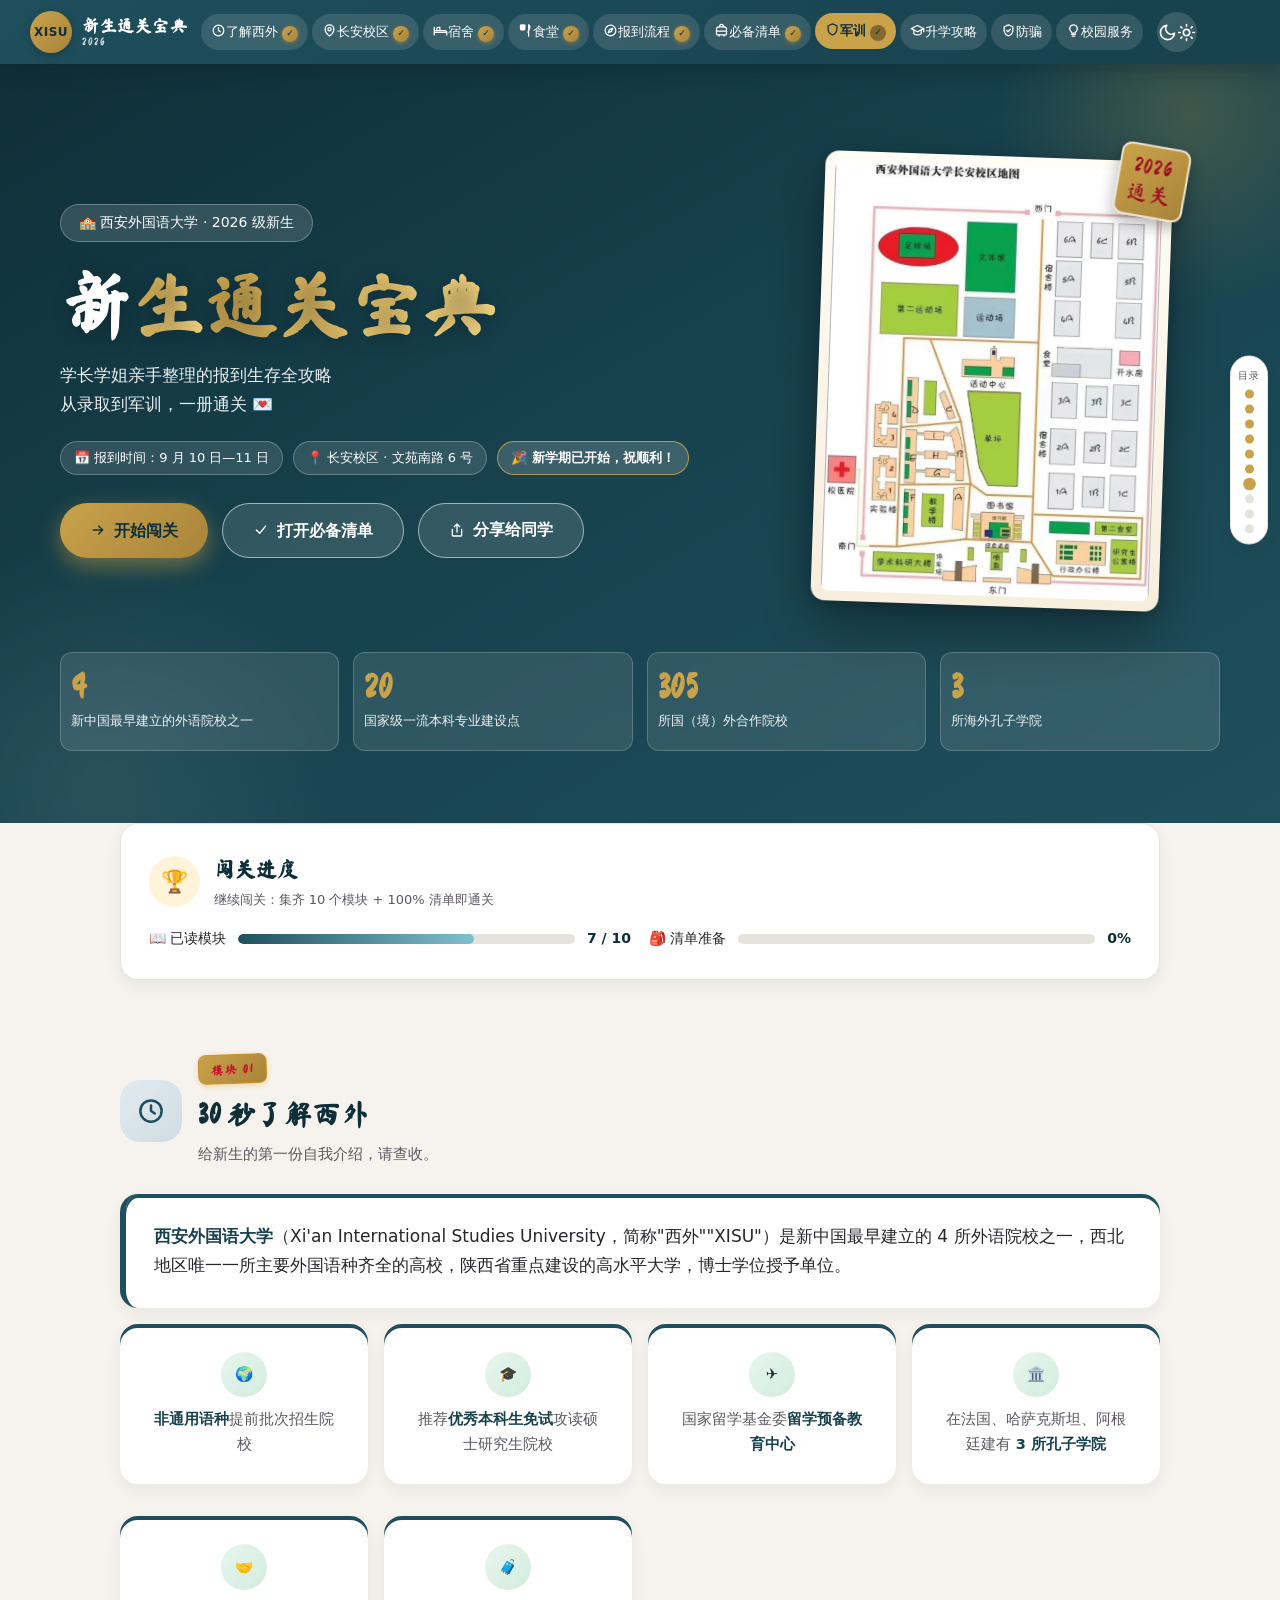
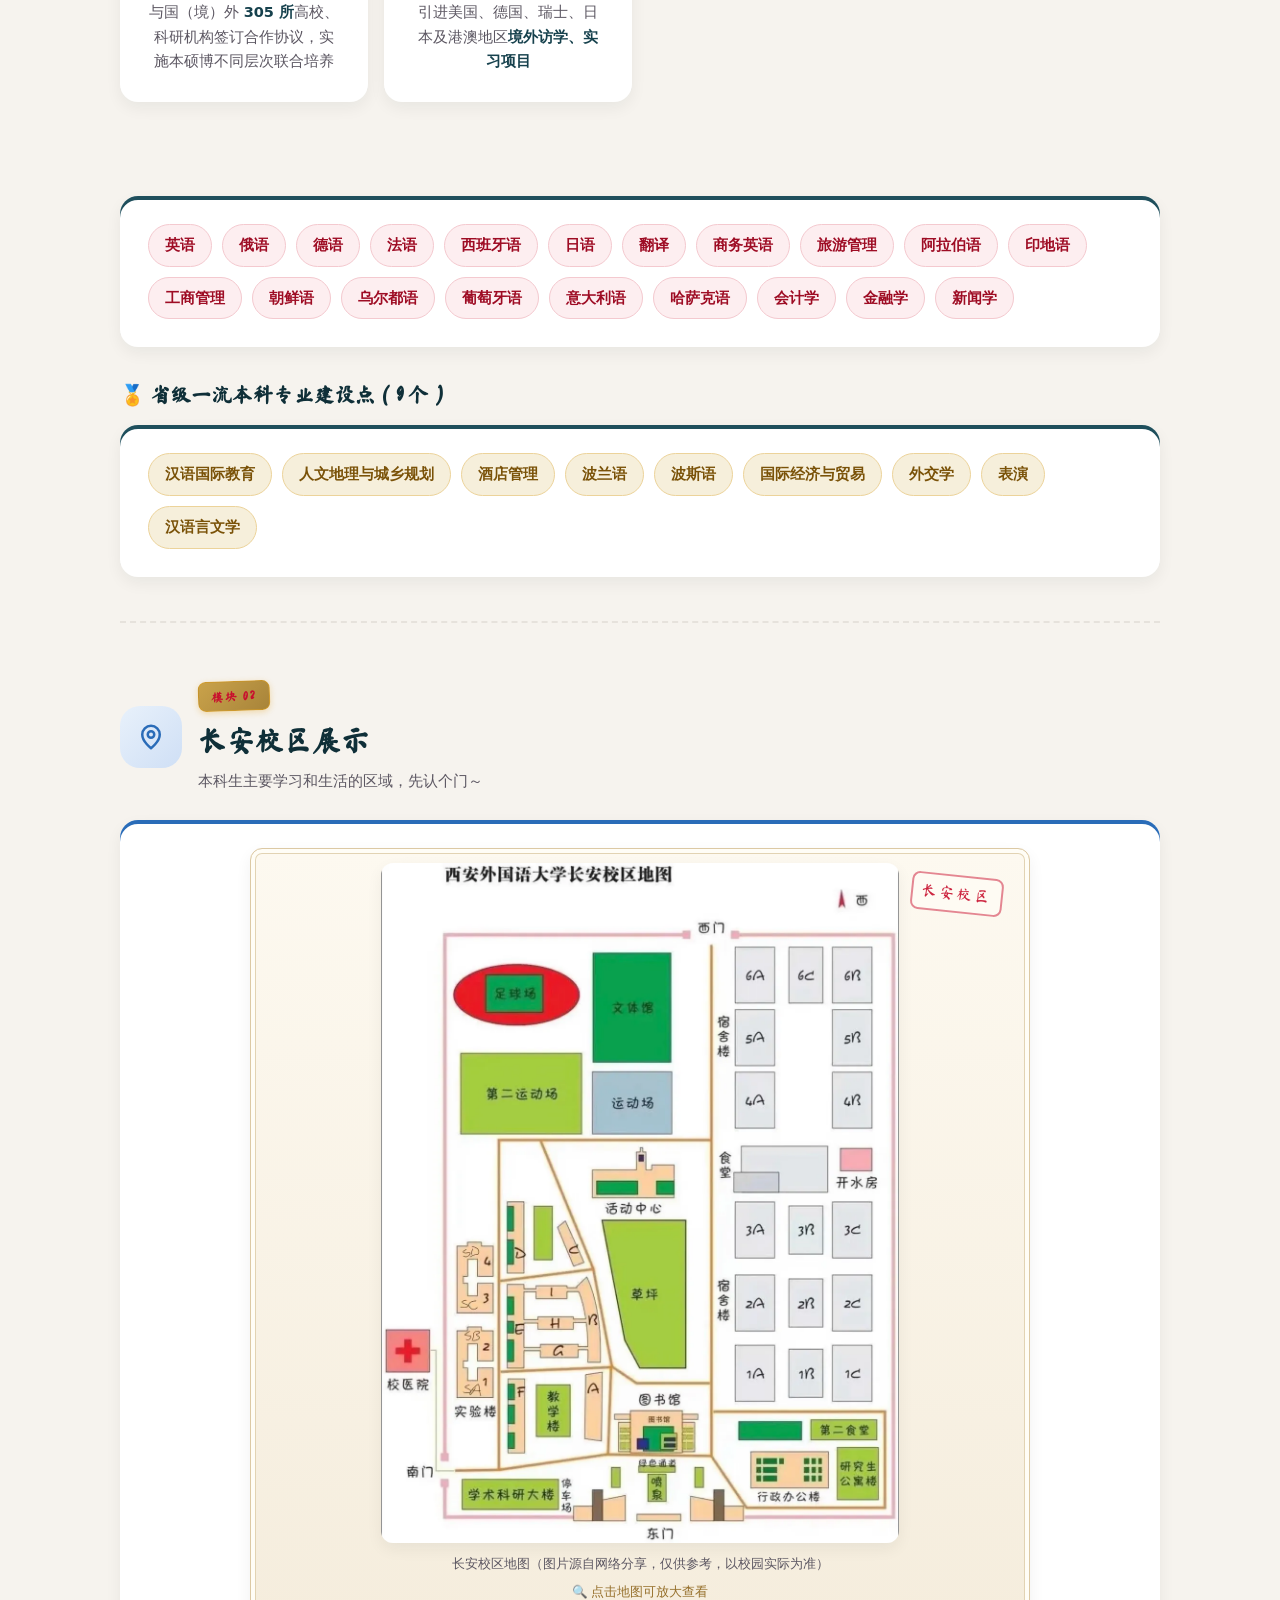
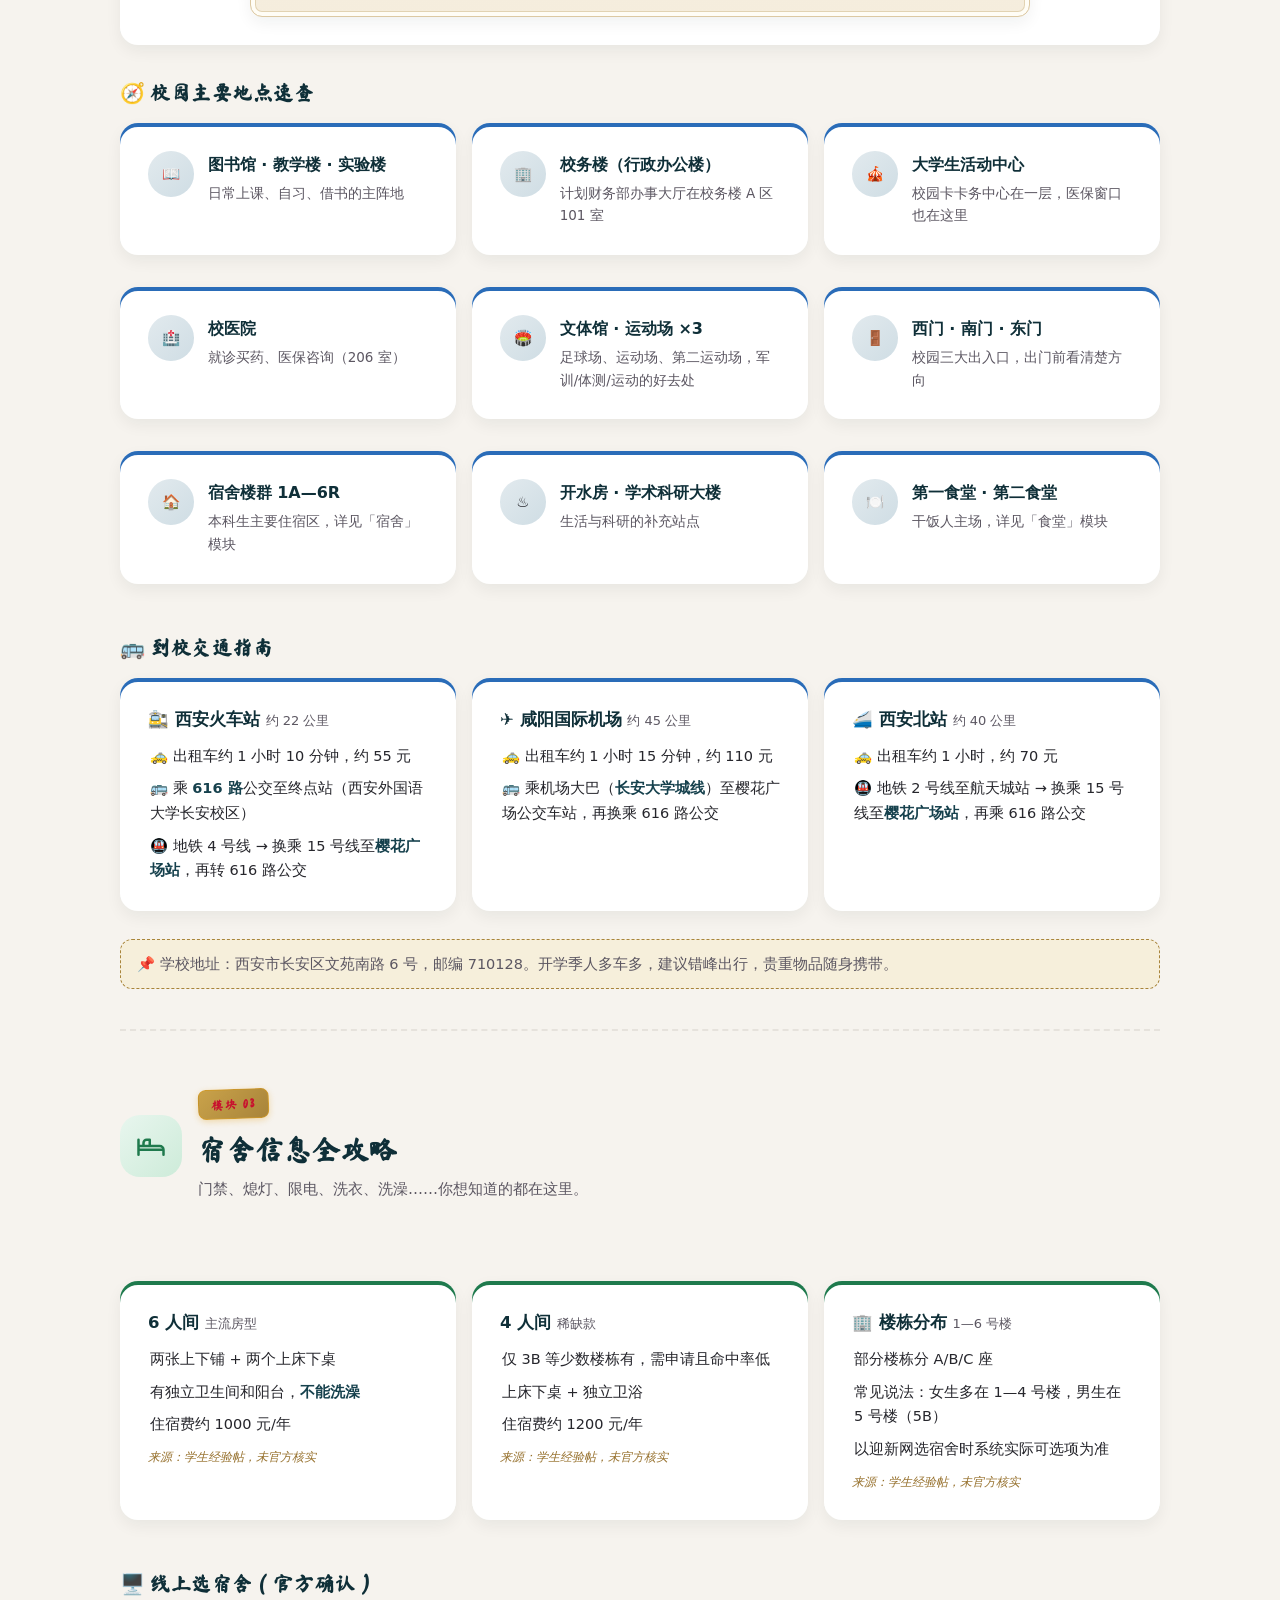
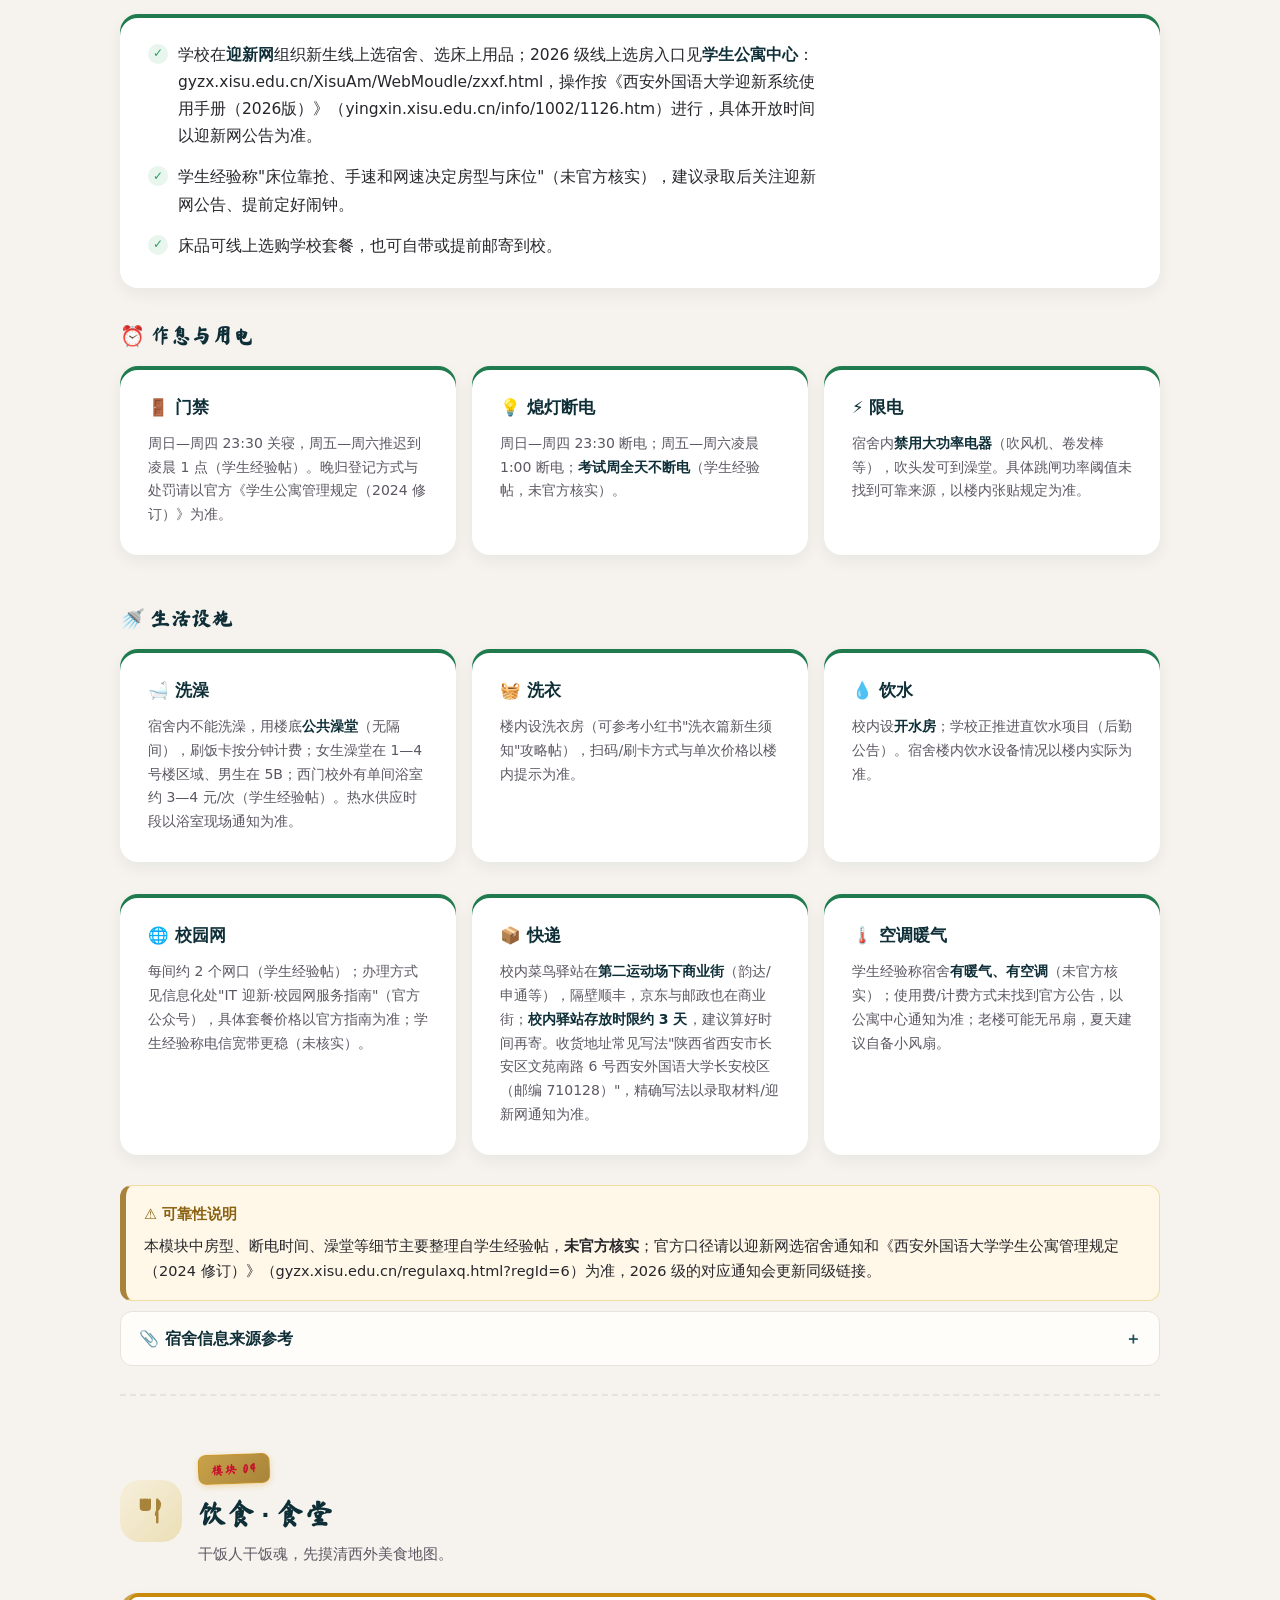
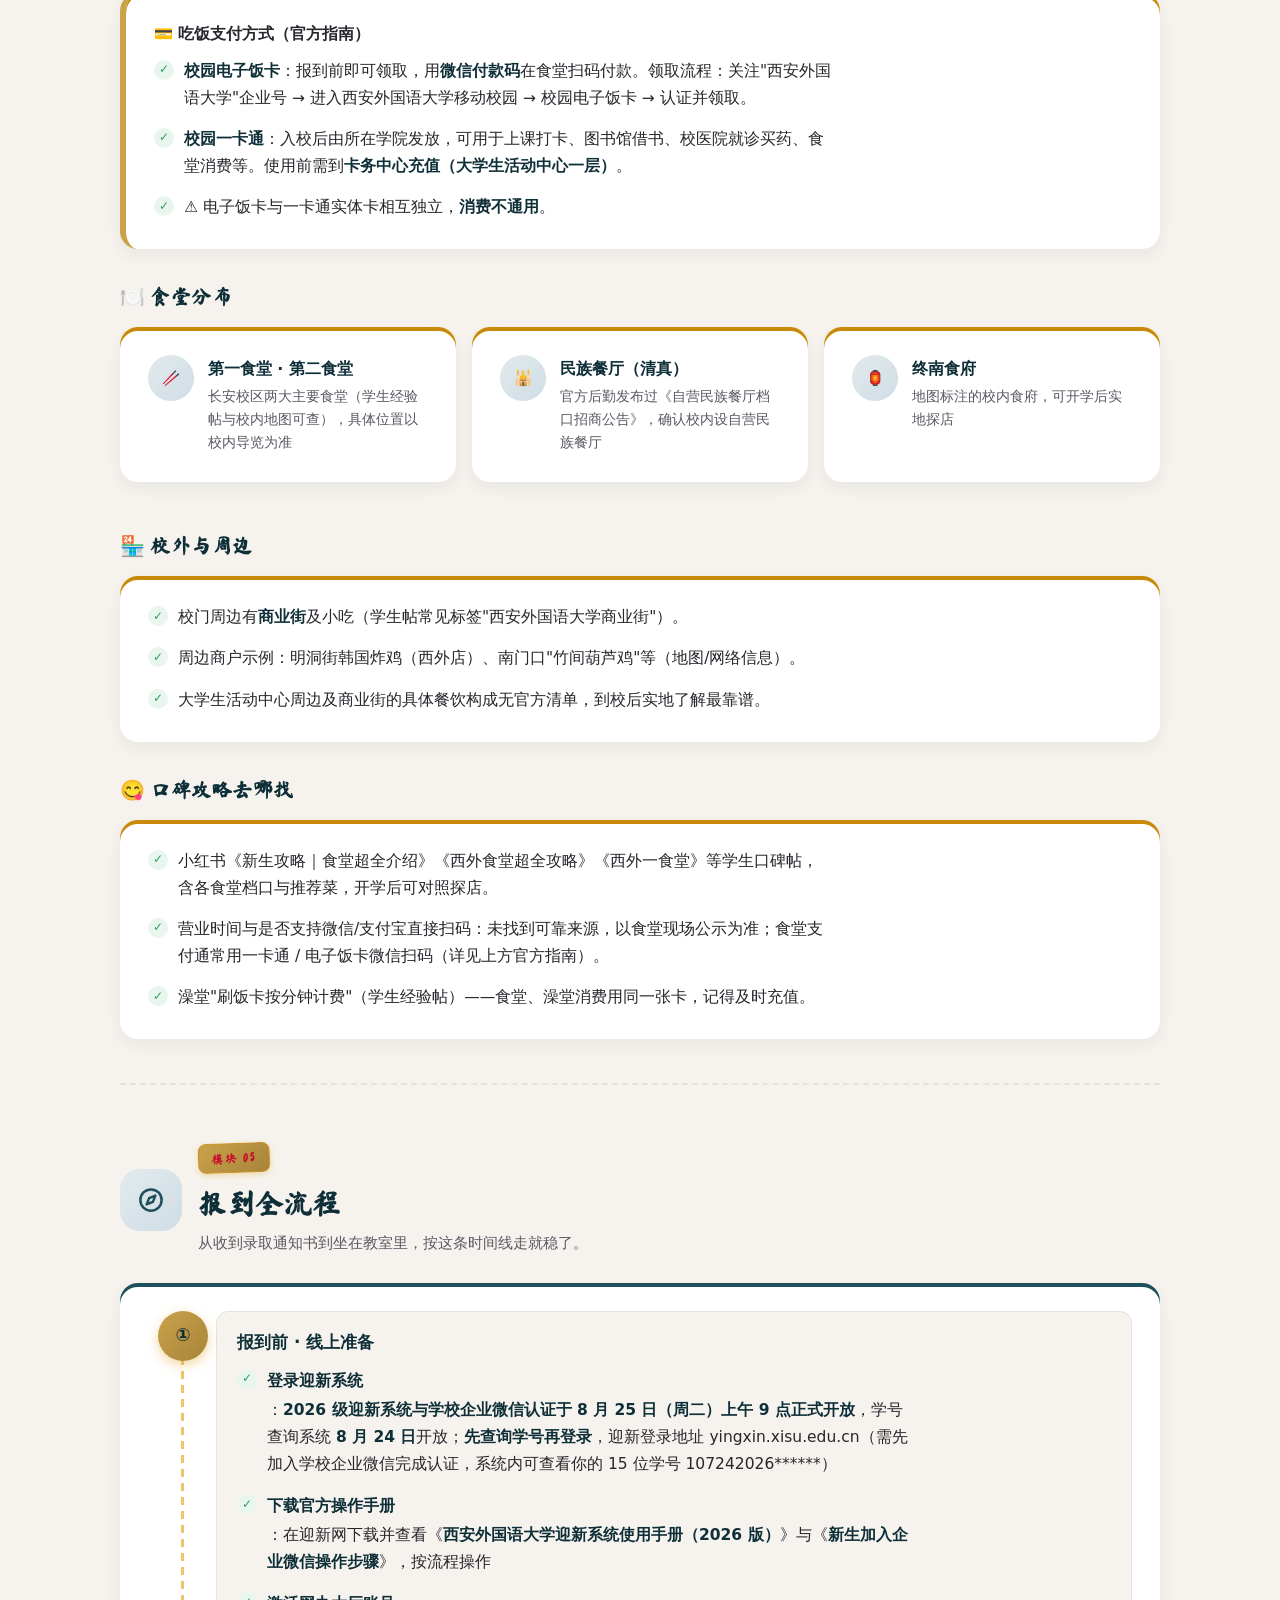
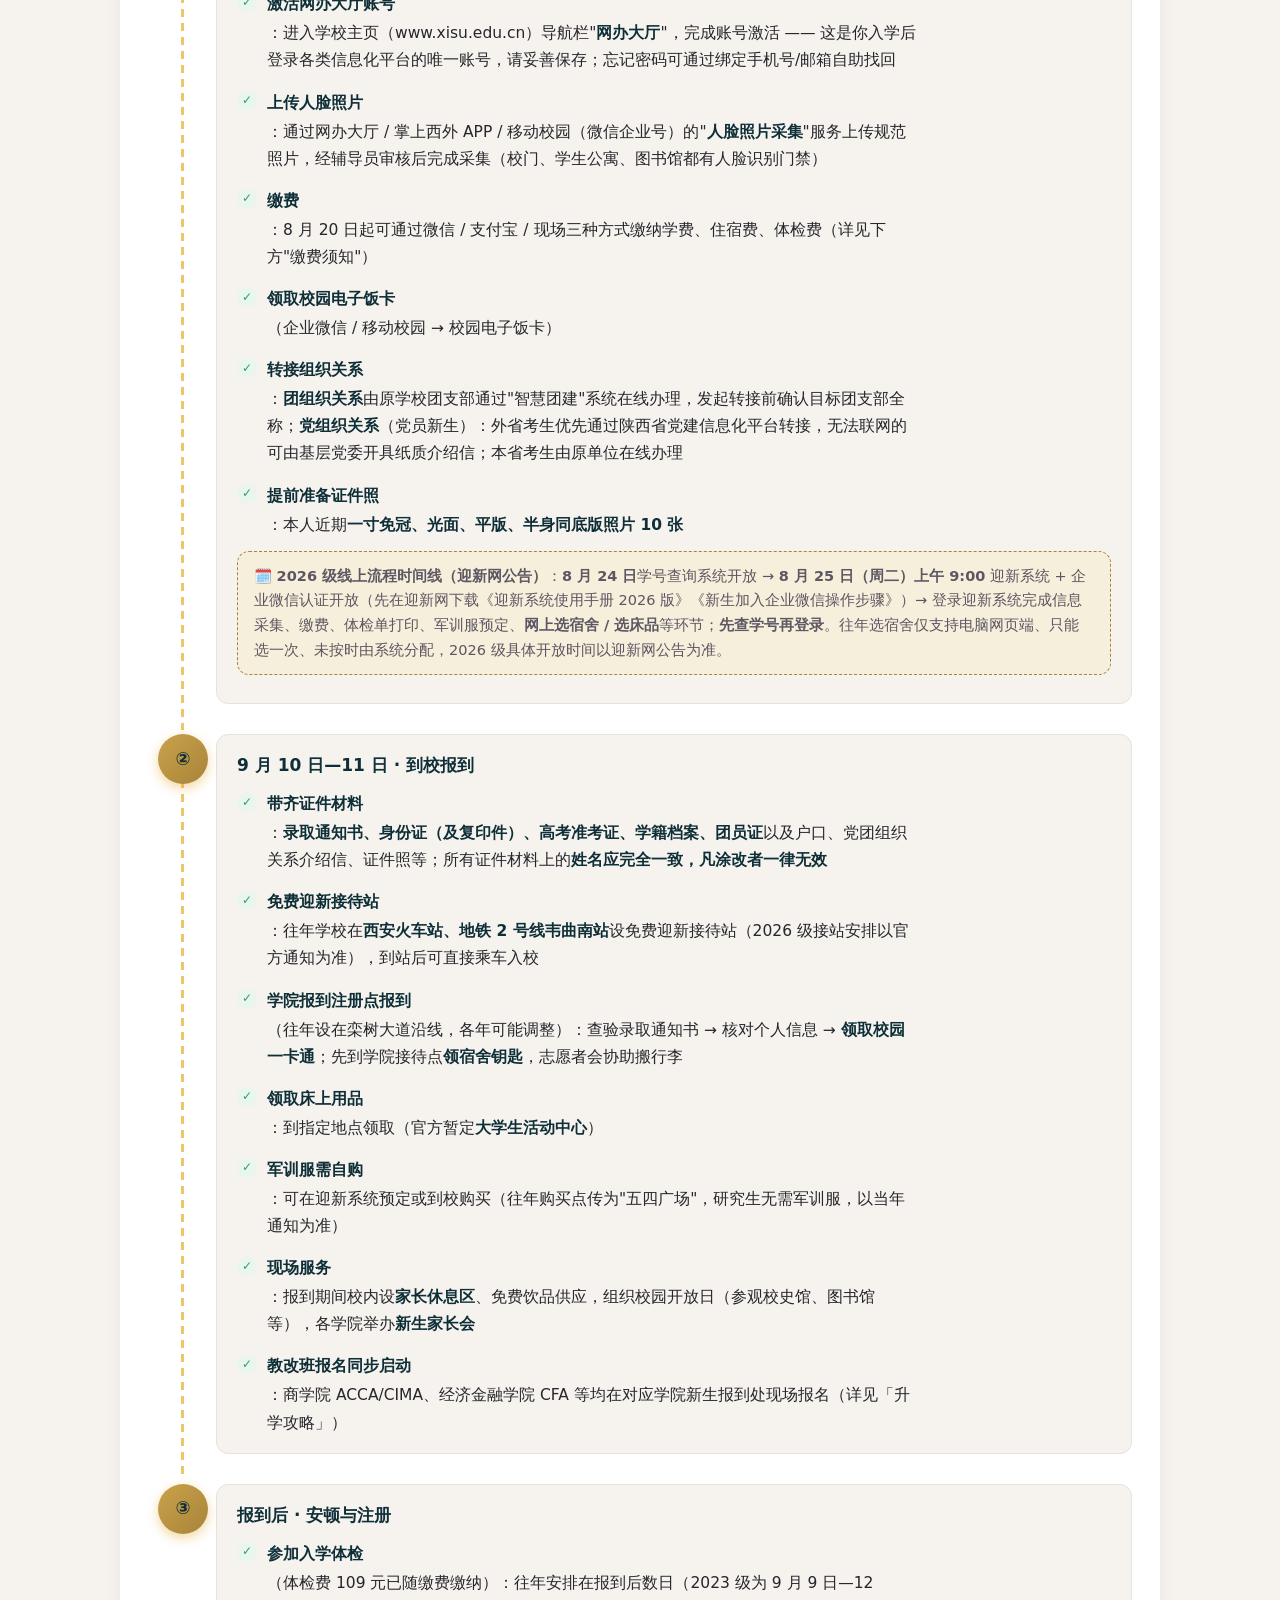
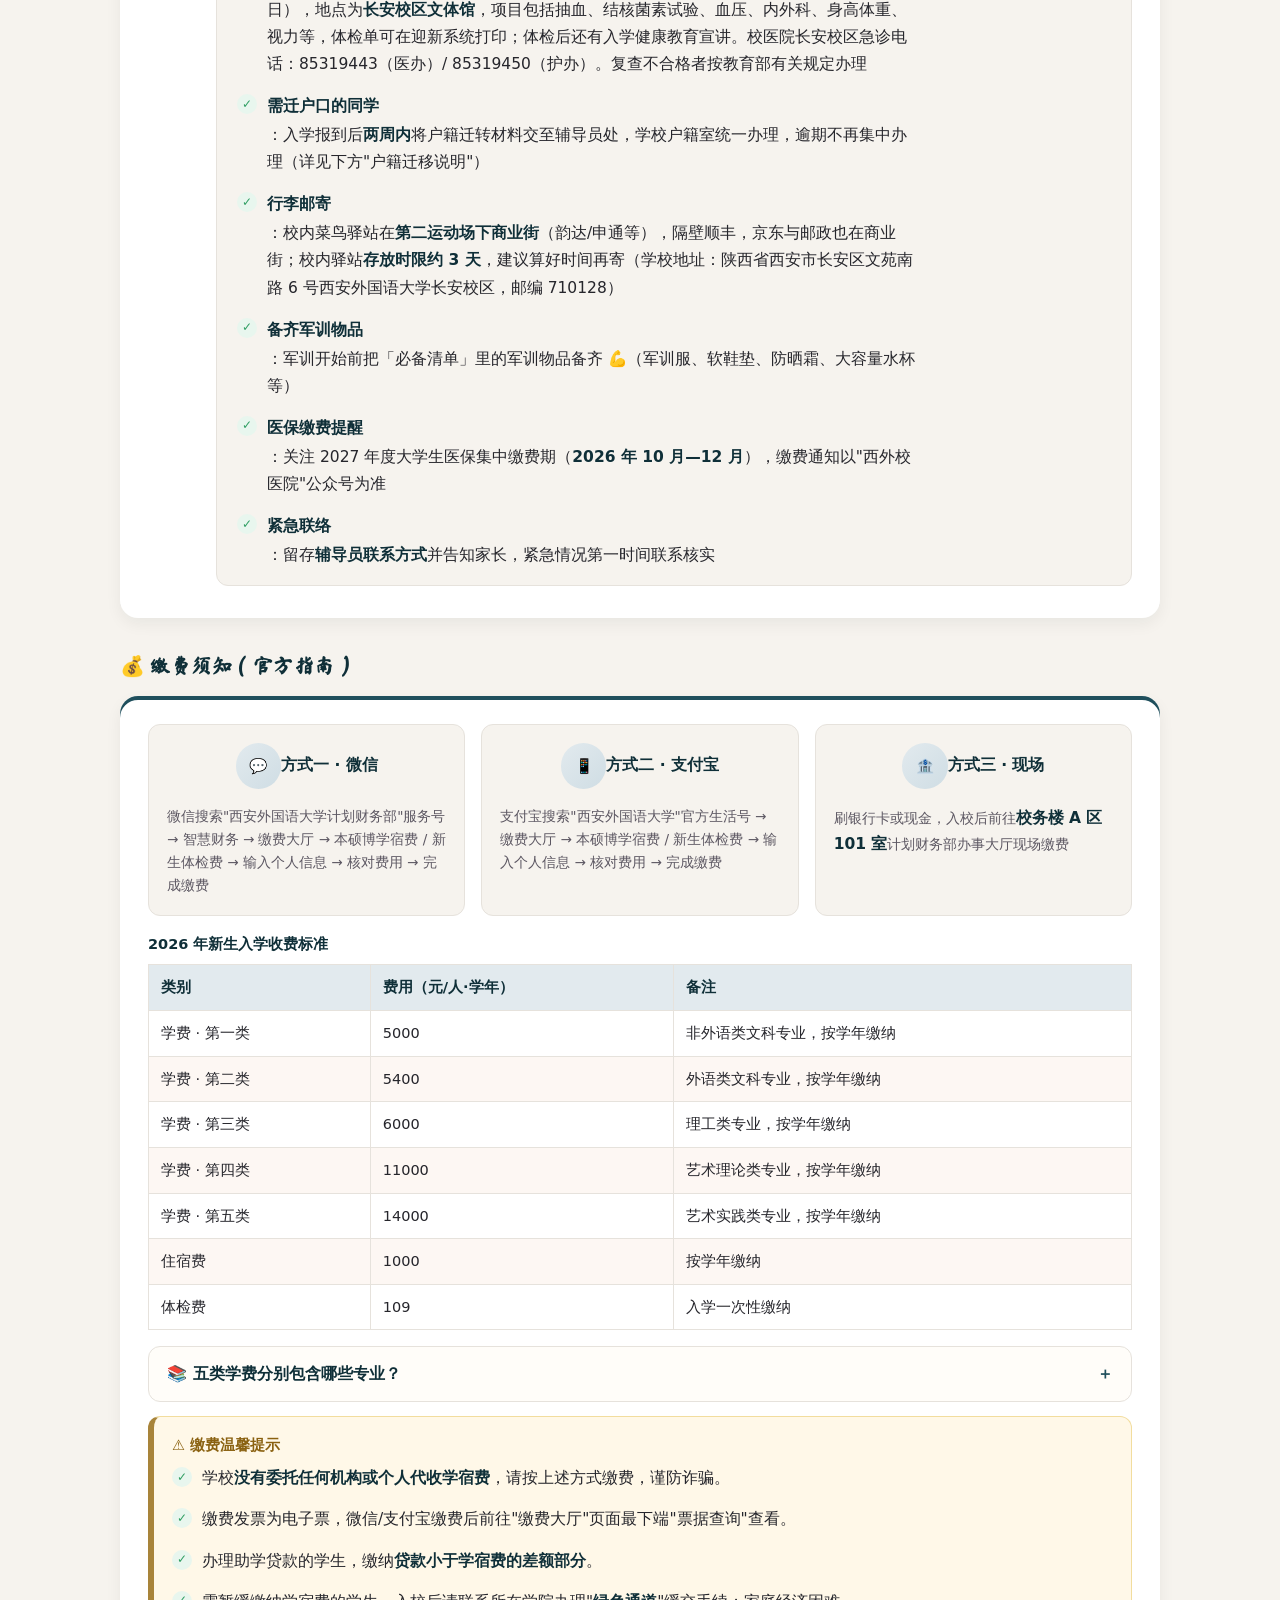
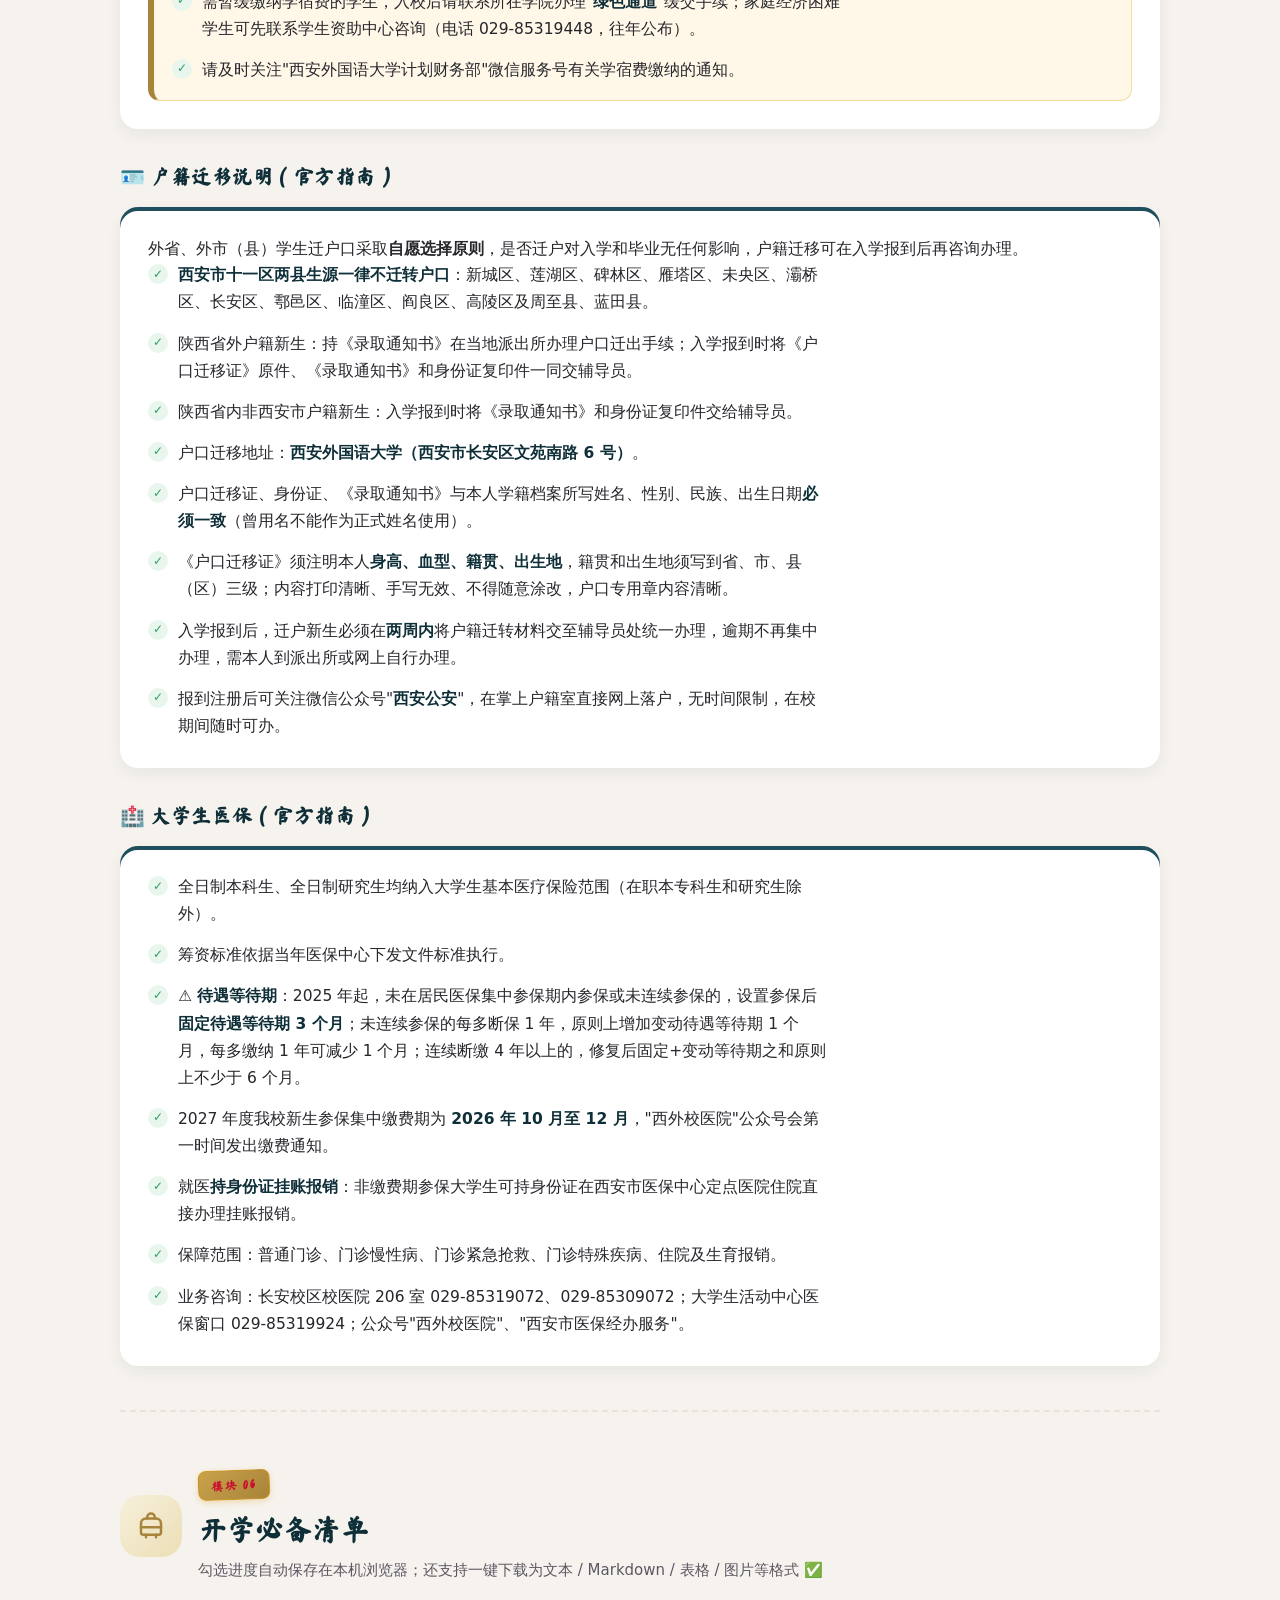
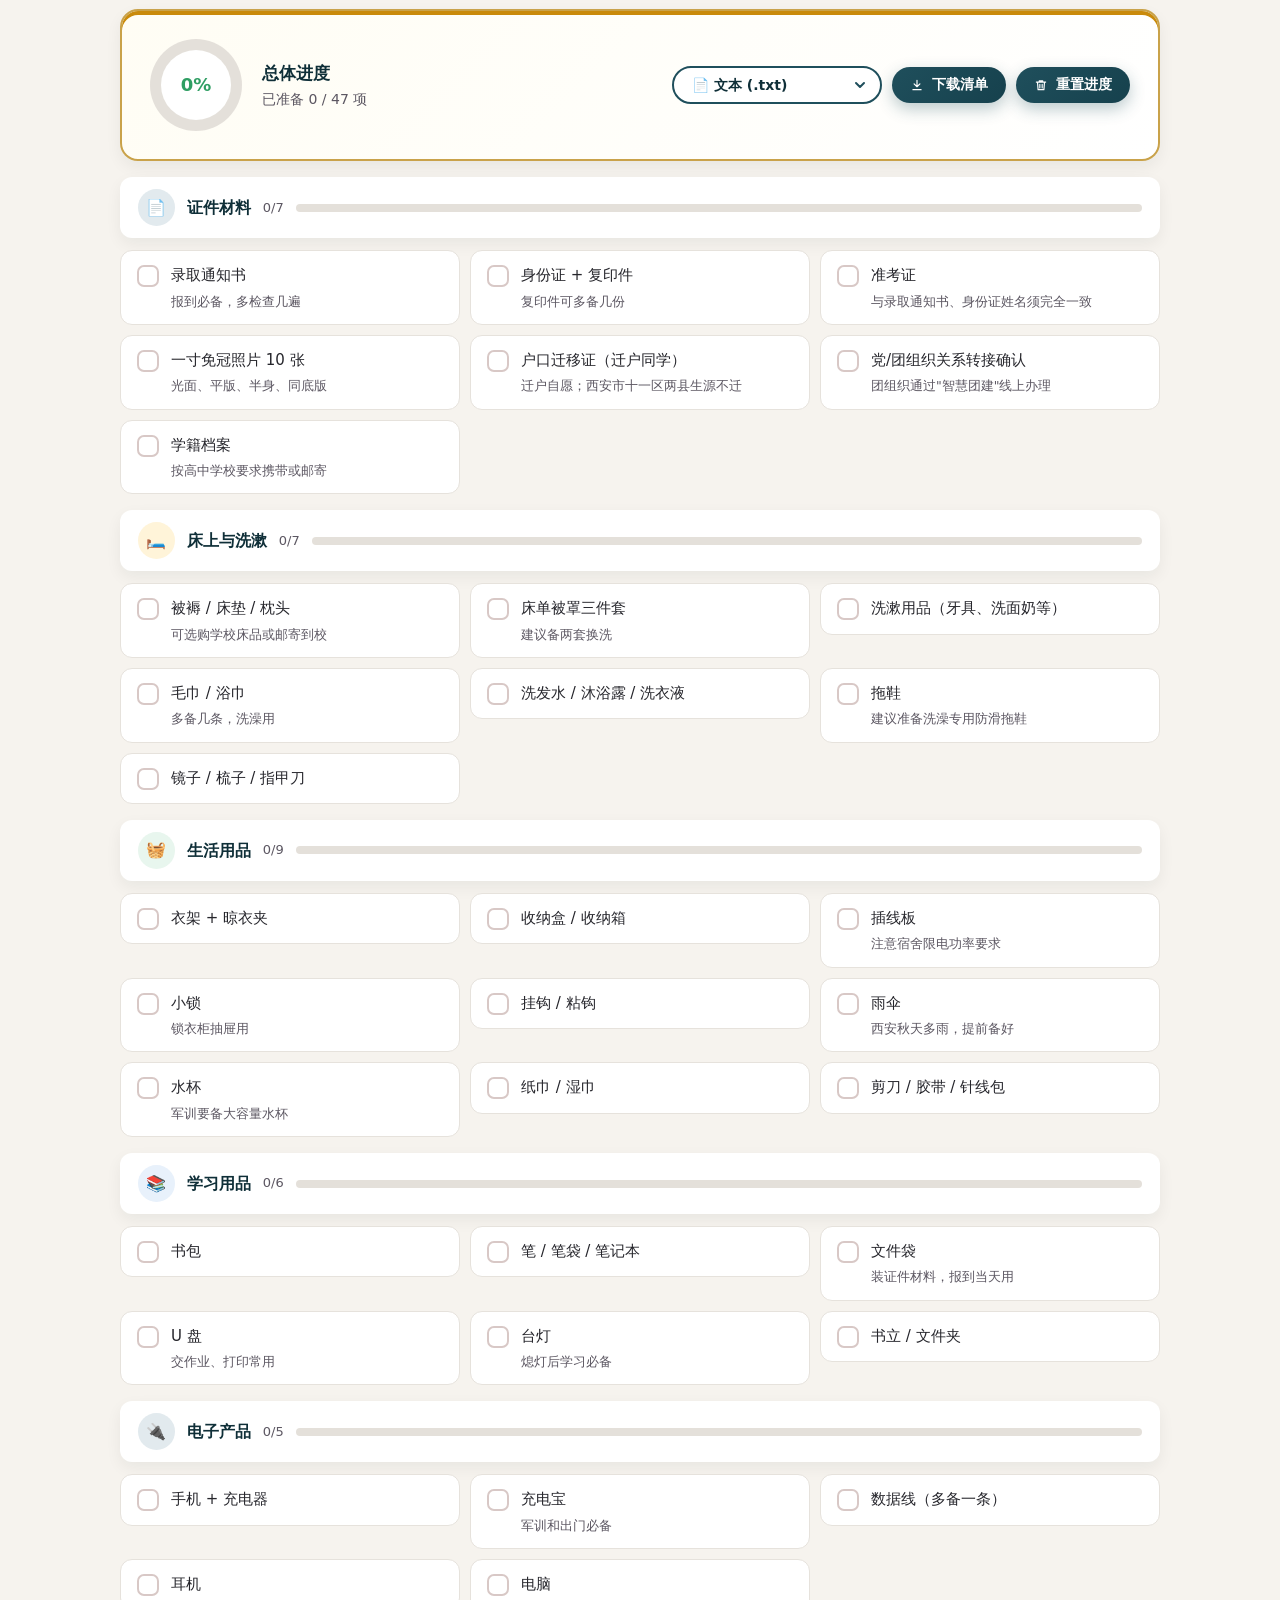
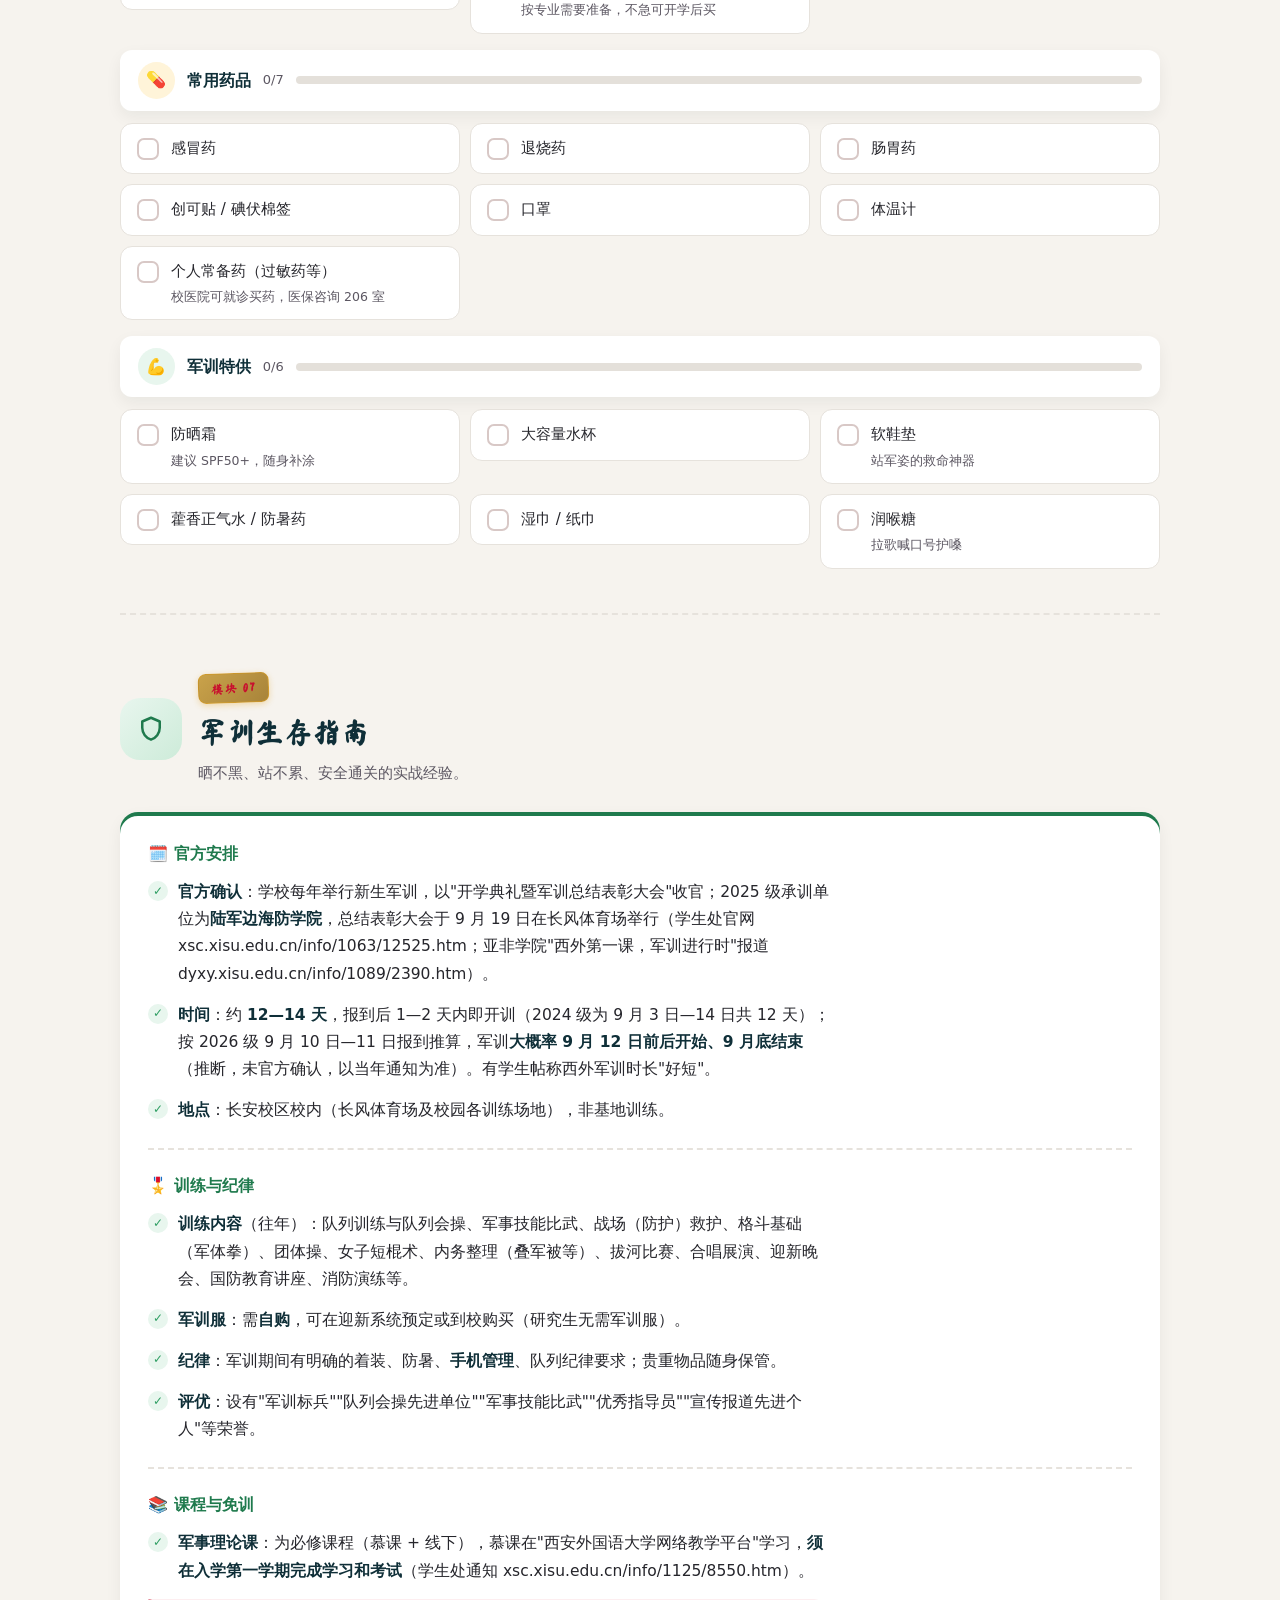
==== commit 936c12fd: "配色重建：学院墨青主题（墨青主色+古金+朱印红--stamp限定印章/警示）；同步404/manifest/favicon/confetti/导出canvas；宿舍费用条目去掉括号补充" ====
--- a/index.html
+++ b/index.html
@@ -15,7 +15,7 @@
   } catch (e) {}
 })();
 </script>
-<meta name="theme-color" content="#c8102e">
+<meta name="theme-color" content="#1f4f5c">
 <title>西安外国语大学 · 2026 新生通关宝典</title>
 <meta name="description" content="西安外国语大学 2026 级新生通关宝典：30 秒了解西外、长安校区、宿舍、食堂、报到全流程、开学必备清单、军训、教改班与转专业、防骗攻略。">
 <!-- 分享卡片（微信/QQ/浏览器等） -->
@@ -36,7 +36,7 @@
 <link rel="preconnect" href="https://fonts.googleapis.com">
 <link rel="preconnect" href="https://fonts.gstatic.com" crossorigin>
 <link rel="stylesheet" href="https://fonts.googleapis.com/css2?family=Ma+Shan+Zheng&display=swap">
-<link rel="icon" href="data:image/svg+xml,<svg xmlns='http://www.w3.org/2000/svg' viewBox='0 0 100 100'><circle cx='50' cy='50' r='48' fill='%23c8102e'/><text x='50' y='66' font-size='46' text-anchor='middle'>🎓</text></svg>">
+<link rel="icon" href="data:image/svg+xml,<svg xmlns='http://www.w3.org/2000/svg' viewBox='0 0 100 100'><circle cx='50' cy='50' r='48' fill='%231f4f5c'/><text x='50' y='66' font-size='46' text-anchor='middle'>🎓</text></svg>">
 <link rel="stylesheet" href="assets/css/style.css">
 <script type="application/ld+json">
 {
@@ -304,7 +304,7 @@
       <ul class="route-list">
         <li>两张上下铺 + 两个上床下桌</li>
         <li>有独立卫生间和阳台，<b>不能洗澡</b></li>
-        <li>住宿费约 1000 元/年（首年 1200 元，含管理费）</li>
+        <li>住宿费约 1000 元/年</li>
       </ul>
       <p class="src-note">来源：学生经验帖，未官方核实</p>
     </div>
@@ -1077,11 +1077,11 @@
     </div>
   </div>
 
-  <div class="footer-stats">
-    <span class="fs-item">👀 本站浏览量：<b id="busuanzi_value_site_pv">统计加载中…</b> 次</span>
-    <span class="fs-item">🧑‍🤝‍🧑 访客数：<b id="busuanzi_value_site_uv">统计加载中…</b> 人</span>
-    <span class="fs-item">📈 今日访问：<b id="busuanzi_value_page_pv">统计加载中…</b> 次</span>
-    <span class="fs-item">💚 计数由不蒜子免费提供</span>
+  <div class="footer-stats" id="footer-stats">
+    <span class="fs-pill">👀 <i class="fs-label">本站浏览量</i><b class="fs-num" id="busuanzi_value_site_pv">···</b><span class="fs-unit">次</span></span>
+    <span class="fs-pill">🧑‍🤝‍🧑 <i class="fs-label">访客数</i><b class="fs-num" id="busuanzi_value_site_uv">···</b><span class="fs-unit">人</span></span>
+    <span class="fs-pill">📈 <i class="fs-label">今日访问</i><b class="fs-num" id="busuanzi_value_page_pv">···</b><span class="fs-unit">次</span></span>
+    <span class="fs-credit">💚 计数由不蒜子免费提供</span>
   </div>
 </footer>
 
@@ -1092,18 +1092,80 @@
 <!-- 不蒜子访问统计（免费静态站计数服务） -->
 <script async src="https://busuanzi.ibruce.info/busuanzi/2.3/busuanzi.pure.mini.js"></script>
 <script>
-  /* 统计兜底：若统计服务 8 秒内未返回数字，占位文案改为 "—" */
+  /* 页脚统计增强：localStorage 缓存（二次访问秒显）→ 新数据到达时格式化+滚动动画+写缓存 → 6s 兜底显示 "—" */
   (function () {
-    var ids = ['busuanzi_value_site_pv', 'busuanzi_value_site_uv', 'busuanzi_value_page_pv'];
-    var HOLDER = '统计加载中…';
-    function finalize() {
-      ids.forEach(function (id) {
-        var el = document.getElementById(id);
-        if (el && el.textContent.indexOf(HOLDER) !== -1) el.textContent = '—';
+    var IDS = ['busuanzi_value_site_pv', 'busuanzi_value_site_uv', 'busuanzi_value_page_pv'];
+    var KEYS = { busuanzi_value_site_pv: 'pv', busuanzi_value_site_uv: 'uv', busuanzi_value_page_pv: 'today' };
+    var CACHE_KEY = 'xisu2026-stats-v1';
+    var MAX_AGE = 7 * 24 * 3600 * 1000;
+    var reduceMotion = window.matchMedia && window.matchMedia('(prefers-reduced-motion: reduce)').matches;
+    function readCache() {
+      try {
+        var c = JSON.parse(localStorage.getItem(CACHE_KEY) || 'null');
+        return (c && Date.now() - c.t < MAX_AGE) ? c : null;
+      } catch (e) { return null; }
+    }
+    function writeCache(patch) {
+      try {
+        var c = readCache() || {};
+        for (var k in patch) c[k] = patch[k];
+        c.t = Date.now();
+        localStorage.setItem(CACHE_KEY, JSON.stringify(c));
+      } catch (e) {}
+    }
+    function fmt(n) { try { return Number(n).toLocaleString('zh-CN'); } catch (e) { return String(n); } }
+    function countUp(node, from, to) {
+      if (reduceMotion || to <= 0 || to > 1e7 || from >= to) { node.textContent = fmt(to); return; }
+      var t0 = null, DUR = 900;
+      function step(ts) {
+        if (t0 === null) t0 = ts;
+        var p = Math.min((ts - t0) / DUR, 1);
+        node.textContent = fmt(Math.round(from + (to - from) * (1 - Math.pow(1 - p, 3))));
+        if (p < 1) requestAnimationFrame(step);
+      }
+      requestAnimationFrame(step);
+    }
+    /* 二次访问：先显示上次数据（弱化态），新数据到达后自动覆盖 */
+    var cache = readCache();
+    IDS.forEach(function (id) {
+      var node = document.getElementById(id);
+      if (node && cache && cache[KEYS[id]] != null) {
+        node.textContent = fmt(cache[KEYS[id]]);
+        node.classList.add('is-cached');
+        node.title = '上次访问的数据，统计返回后自动更新';
+      }
+    });
+    function onFresh(node, value) {
+      var n = Number(String(value).replace(/[^0-9]/g, ''));
+      if (isNaN(n)) return;
+      var from = Number(String(node.textContent).replace(/[^0-9]/g, '')) || 0;
+      node.classList.remove('is-cached');
+      node.classList.add('is-live');
+      countUp(node, from, n);
+      var patch = {}; patch[KEYS[node.id]] = n; writeCache(patch);
+    }
+    if (typeof MutationObserver !== 'undefined') {
+      var mo = new MutationObserver(function (muts) {
+        muts.forEach(function (m) {
+          var node = m.target;
+          if (node && !node.classList.contains('is-live') && /[0-9]/.test(node.textContent)) onFresh(node, node.textContent);
+        });
       });
+      var watch = function () {
+        IDS.forEach(function (id) {
+          var node = document.getElementById(id);
+          if (node) mo.observe(node, { characterData: true, childList: true });
+        });
+      };
+      if (document.readyState === 'loading') document.addEventListener('DOMContentLoaded', watch); else watch();
     }
-    setTimeout(finalize, 8000);
-    window.addEventListener('load', function () { setTimeout(finalize, 5000); });
+    /* 兜底：6s 内既无新数据也无缓存 → 显示 "—" */
+    setTimeout(function () {
+      IDS.forEach(function (id) {
+        var node = document.getElementById(id);
+        if (node && !node.classList.contains('is-live') && !node.classList.contains('is-cached')) node.textContent = '—';
+      });
+    }, 6000);
   })();
 </script>
 </body>
--- a/assets/css/style.css
+++ b/assets/css/style.css
@@ -1,29 +1,33 @@
 /* ============================================================
    西安外国语大学 · 2026 新生通关宝典
-   西外红 · 青春活力主题
+   学院墨青主题：墨青主色 + 古金点缀 + 朱印红（--stamp，仅印章/警示）
    ============================================================ */
 
 :root {
-  --red: #c8102e;
-  --red-deep: #9e0c24;
-  --red-dark: #6f0a1a;
-  --red-soft: #fdeef0;
-  --gold: #f4b83e;
-  --gold-deep: #e09c14;
-  --gold-soft: #fff4d9;
-  --ink: #33303c;
-  --ink-soft: #6b6675;
-  --paper: #fbf6f1;
-  --background: #fbf6f1;
+  /* 学院墨青配色：墨青为主色（顶栏/Hero/页脚/标题），西外红降为「印章/警示」专用 --stamp */
+  --red: #1f4f5c;        /* 墨青（主色位，原西外红） */
+  --red-deep: #16414d;
+  --red-dark: #0f2f38;
+  --red-soft: #e2eaee;
+  --stamp: #c8102e;      /* 朱印：西外红，仅印章/边框/警示 */
+  --stamp-deep: #9e0c24;
+  --stamp-soft: #fdeef0;
+  --gold: #c9a24a;       /* 古金 */
+  --gold-deep: #a8843a;
+  --gold-soft: #f6efdb;
+  --ink: #26262c;
+  --ink-soft: #5c5762;
+  --paper: #f6f3ee;
+  --background: #f6f3ee;
   --card: #ffffff;
-  --line: #f1e4e0;
+  --line: #e6e2dc;
   --green: #2f9e63;
   --green-soft: #e8f6ee;
-  --track: #ececec;
+  --track: #e4e0da;
   --radius: 18px;
   --radius-sm: 12px;
-  --shadow: 0 8px 24px rgba(158, 12, 36, .08);
-  --shadow-lg: 0 16px 40px rgba(158, 12, 36, .14);
+  --shadow: 0 8px 24px rgba(20, 30, 40, .08);
+  --shadow-lg: 0 16px 40px rgba(20, 30, 40, .12);
 }
 
 * { margin: 0; padding: 0; box-sizing: border-box; }
@@ -48,7 +52,7 @@
   top: 0;
   z-index: 100;
   background: linear-gradient(135deg, var(--red) 0%, var(--red-deep) 100%);
-  box-shadow: 0 4px 18px rgba(111, 10, 26, .35);
+  box-shadow: 0 4px 18px rgba(15, 30, 38, .4);
 }
 
 .topbar-inner {
@@ -194,7 +198,7 @@
 .btn:hover { transform: translateY(-2px); }
 .btn-gold { background: linear-gradient(135deg, var(--gold), var(--gold-deep)); color: var(--red-dark); box-shadow: 0 8px 22px rgba(244,184,62,.4); }
 .btn-ghost { background: rgba(255,255,255,.12); color: #fff; border: 1.5px solid rgba(255,255,255,.55); }
-.btn-red { background: linear-gradient(135deg, var(--red), var(--red-deep)); color: #fff; box-shadow: 0 6px 16px rgba(158,12,36,.3); }
+.btn-red { background: linear-gradient(135deg, var(--red), var(--red-deep)); color: #fff; box-shadow: 0 6px 16px rgba(31, 79, 92, .3); }
 .btn-sm { padding: 9px 18px; font-size: 14px; }
 
 .hero-stats {
@@ -298,7 +302,7 @@
 /* 标签云 */
 .tag-cloud { display: flex; flex-wrap: wrap; gap: 10px; }
 .tag { border-radius: 999px; padding: 8px 16px; font-size: 14.5px; font-weight: 600; }
-.tag-red { background: var(--red-soft); color: var(--red-deep); border: 1px solid #f4c9cf; }
+.tag-red { background: var(--stamp-soft); color: var(--stamp-deep); border: 1px solid #f4c9cf; }
 .tag-soft { background: var(--gold-soft); color: #7a5208; border: 1px solid #ecd39a; }
 
 /* 提示条 */
@@ -409,8 +413,8 @@
 /* 警示框 */
 .warn-box { background: #fff8e8; border: 1px solid #f2dd9e; border-left: 6px solid var(--gold-deep); border-radius: var(--radius-sm); padding: 16px 18px; margin-top: 14px; font-size: 14.5px; }
 .warn-box > b { color: #8a6110; display: block; margin-bottom: 8px; }
-.warn-card { border: 1px solid #f5c6cc; border-left: 6px solid var(--red); background: linear-gradient(180deg, #fff6f7, #fff); }
-.warn-title { font-weight: 800; color: var(--red-deep); margin-bottom: 10px; font-size: 16px; }
+.warn-card { border: 1px solid #f5c6cc; border-left: 6px solid var(--stamp); background: linear-gradient(180deg, #fff6f7, #fff); }
+.warn-title { font-weight: 800; color: var(--stamp-deep); margin-bottom: 10px; font-size: 16px; }
 
 /* 时间线 */
 .timeline { position: relative; padding-left: 10px; }
@@ -489,7 +493,7 @@
   -webkit-appearance: none;
   border: 2px solid var(--red);
   border-radius: 999px;
-  background: #fff url("data:image/svg+xml;utf8,<svg xmlns='http://www.w3.org/2000/svg' width='12' height='12' viewBox='0 0 12 12'><path d='M2 4l4 4 4-4' fill='none' stroke='%23c8102e' stroke-width='2' stroke-linecap='round' stroke-linejoin='round'/></svg>") no-repeat right 14px center;
+  background: #fff url("data:image/svg+xml;utf8,<svg xmlns='http://www.w3.org/2000/svg' width='12' height='12' viewBox='0 0 12 12'><path d='M2 4l4 4 4-4' fill='none' stroke='%231f4f5c' stroke-width='2' stroke-linecap='round' stroke-linejoin='round'/></svg>") no-repeat right 14px center;
   color: var(--red-dark);
   font-size: 14px;
   font-weight: 700;
@@ -498,7 +502,7 @@
   cursor: pointer;
   max-width: 100%;
 }
-.cl-select:focus { outline: 2px solid rgba(200, 16, 46, .35); outline-offset: 1px; }
+.cl-select:focus { outline: 2px solid rgba(31, 79, 92, .35); outline-offset: 1px; }
 
 .cl-group { margin-bottom: 16px; }
 .cl-group-head {
@@ -613,25 +617,55 @@
 .footer-note b { color: var(--gold); }
 .footer-copy { margin-top: 14px; font-size: 14.5px; color: var(--gold); }
 
-/* 页脚访问统计 */
+/* 页脚访问统计：胶囊化（加载呼吸态 / 缓存弱化态 / 实时发光态） */
 .footer-stats {
   max-width: 1080px;
   margin: 0 auto;
-  padding: 16px 20px 30px;
+  padding: 20px 20px 34px;
   display: flex;
   flex-wrap: wrap;
-  gap: 8px 28px;
+  gap: 10px 12px;
   justify-content: center;
   border-top: 1px solid rgba(255, 255, 255, .14);
   font-size: 13.5px;
   color: #f5dede;
 }
-.fs-item b {
+.fs-pill {
+  display: inline-flex;
+  align-items: center;
+  gap: 7px;
+  background: rgba(255, 255, 255, .08);
+  border: 1px solid rgba(255, 255, 255, .16);
+  border-radius: 999px;
+  padding: 8px 18px;
+  transition: transform .2s ease-out, border-color .2s;
+}
+.fs-pill:hover { transform: translateY(-2px); border-color: rgba(244, 184, 62, .55); }
+.fs-label { font-style: normal; opacity: .88; }
+.fs-pill b {
   color: var(--gold);
   font-variant-numeric: tabular-nums;
   font-weight: 800;
-}
-.fs-item:last-child { opacity: .7; font-size: 12.5px; }
+  font-size: 15.5px;
+  letter-spacing: .3px;
+  min-width: 2.2em;
+  text-align: center;
+}
+.fs-unit { font-size: 12px; opacity: .75; }
+.fs-num { opacity: .8; transition: opacity .3s; }
+.fs-num.is-cached { opacity: .85; }
+.fs-num.is-live { opacity: 1; text-shadow: 0 0 14px rgba(244, 184, 62, .35); }
+@keyframes fsBlink { 0%, 100% { opacity: .25; } 50% { opacity: .7; } }
+.fs-num:not(.is-live):not(.is-cached) { animation: fsBlink 1.4s ease-in-out infinite; }
+.fs-credit { align-self: center; opacity: .7; font-size: 12.5px; }
+@media (max-width: 760px) {
+  .fs-pill { padding: 7px 13px; font-size: 12.5px; }
+  .fs-pill b { font-size: 14px; }
+}
+@media (prefers-reduced-motion: reduce) {
+  .fs-num:not(.is-live):not(.is-cached) { animation: none; opacity: .55; }
+  .fs-pill, .fs-pill:hover { transform: none; }
+}
 
 /* ---------------- 打印样式 ---------------- */
 @media print {
@@ -645,11 +679,11 @@
   /* 首屏降级为黑白 */
   .hero { background: #fff !important; color: #222 !important; padding: 16px 0 8px; }
   .hero-title { color: #222 !important; text-shadow: none !important; }
-  .hero-title span { background: none !important; -webkit-background-clip: initial !important; background-clip: initial !important; color: #c8102e !important; }
+  .hero-title span { background: none !important; -webkit-background-clip: initial !important; background-clip: initial !important; color: #1f4f5c !important; }
   .hero-sub, .hero-chip { color: #444 !important; opacity: 1 !important; }
   .hero-stats { grid-template-columns: repeat(4, 1fr); gap: 6px; margin-top: 12px; }
   .stat { background: #f5f5f5 !important; border: 1px solid #ddd !important; padding: 8px 6px; }
-  .stat b { color: #c8102e !important; font-size: 20px; }
+  .stat b { color: #1f4f5c !important; font-size: 20px; }
   /* 版式 */
   main { max-width: 100%; padding: 0; }
   .section { padding: 14px 0 0; border-top: none; }
@@ -667,9 +701,9 @@
   .checklist-summary { border-width: 1px; }
   .footer { background: #fff !important; color: #444 !important; margin-top: 24px; }
   .footer-note { opacity: 1; }
-  .footer-note b, .footer-copy { color: #c8102e !important; }
+  .footer-note b, .footer-copy { color: #1f4f5c !important; }
   .footer-brand b { color: #222 !important; }
-  a { color: #c8102e !important; text-decoration: none; }
+  a { color: #1f4f5c !important; text-decoration: none; }
 }
 
 /* ---------------- 滚动渐入动画 ---------------- */
@@ -695,7 +729,7 @@
   font-size: 20px;
   font-weight: 900;
   cursor: pointer;
-  box-shadow: 0 8px 20px rgba(158,12,36,.4);
+  box-shadow: 0 8px 20px rgba(31, 79, 92, .4);
   opacity: 0;
   visibility: hidden;
   transform: translateY(12px);
@@ -727,8 +761,8 @@
 /* ---------- 字体与主题变量 ---------- */
 :root {
   --font-display: "Ma Shan Zheng", "Kaiti SC", "KaiTi", "Microsoft YaHei", "PingFang SC", "Segoe UI", sans-serif;
-  --shadow: 0 6px 16px rgba(158, 12, 36, .06);
-  --shadow-lg: 0 12px 32px rgba(158, 12, 36, .12);
+  --shadow: 0 6px 16px rgba(20, 30, 40, .06);
+  --shadow-lg: 0 12px 32px rgba(20, 30, 40, .12);
 }
 
 /* 展示字体仅用于标题类元素 */
@@ -785,8 +819,8 @@
 /* ---------- 模块图标彩色底（红/金/绿/蓝） ---------- */
 .section-icon { box-shadow: none; }
 .section-icon .ic { width: 30px; height: 30px; }
-.icon-red { background: linear-gradient(135deg, #fdeef0, #ffdde3); color: var(--red); }
-.icon-gold { background: linear-gradient(135deg, #fff4d9, #ffe9b0); color: #c98a0b; }
+.icon-red { background: linear-gradient(135deg, #e2eaee, #cfdde4); color: var(--red); }
+.icon-gold { background: linear-gradient(135deg, #f6efdb, #ecdfb6); color: #a8843a; }
 .icon-green { background: linear-gradient(135deg, #e8f6ee, #cdebd9); color: #1f7a4d; }
 .icon-blue { background: linear-gradient(135deg, #e8f1fb, #cfdff5); color: #2a6cb8; }
 
@@ -801,7 +835,7 @@
   font-size: 1em;
   line-height: 1;
 }
-.orb-red { background: #fdeef0; }
+.orb-red { background: #e2eaee; }
 .orb-gold { background: #fff4d9; }
 .orb-green { background: #e8f6ee; }
 .orb-blue { background: #e8f1fb; }
@@ -814,7 +848,7 @@
   width: 3.1em;
   height: 3.1em;
   border-radius: 50%;
-  background: linear-gradient(135deg, #fdeef0, #ffe3e8);
+  background: linear-gradient(135deg, #e2eaee, #cfdde4);
   font-size: .92em;
   line-height: 1;
 }
@@ -953,7 +987,7 @@
   pointer-events: none;
   transition: opacity .15s;
 }
-html[data-theme="dark"] .toc-dot span { background: #ece7f0; color: #17131a; }
+html[data-theme="dark"] .toc-dot span { background: #e6e2dc; color: #15171a; }
 .toc-dot:hover span { opacity: 1; }
 @media (min-width: 1280px) { .toc-rail { display: flex; } }
 
@@ -1009,22 +1043,25 @@
 
 /* ---------- 暗色模式 ---------- */
 html[data-theme="dark"] {
-  --background: #17131a;
-  --paper: #17131a;
-  --card: #221c29;
-  --ink: #e9e4ec;
-  --ink-soft: #a39cac;
-  --line: #322a38;
-  --red-soft: #3a1a20;
-  --gold-soft: #3a2e15;
+  --background: #15171a;
+  --paper: #15171a;
+  --card: #1e2126;
+  --ink: #e6e2dc;
+  --ink-soft: #9aa0a8;
+  --line: #2a2e34;
+  --red-soft: #16242a;
+  --stamp: #ff6b7d;
+  --stamp-deep: #c8102e;
+  --stamp-soft: #3a1a20;
+  --gold-soft: #2a2416;
   --green-soft: #16291f;
-  --track: #37303f;
+  --track: #2c3138;
   --shadow: 0 6px 18px rgba(0, 0, 0, .45);
   --shadow-lg: 0 14px 36px rgba(0, 0, 0, .55);
 }
 html[data-theme="dark"] body { color: var(--ink); }
-html[data-theme="dark"] .section + .section { border-top-color: #2c2533; }
-html[data-theme="dark"] .acc-body { color: #b9b2c2; }
+html[data-theme="dark"] .section + .section { border-top-color: #262b32; }
+html[data-theme="dark"] .acc-body { color: #b4b9bf; }
 html[data-theme="dark"] .intro-line b,
 html[data-theme="dark"] .fact-card b,
 html[data-theme="dark"] .tick-list b,
@@ -1032,7 +1069,7 @@
 html[data-theme="dark"] .place-card b,
 html[data-theme="dark"] .dorm-detail b,
 html[data-theme="dark"] .mini-card b,
-html[data-theme="dark"] .cl-note,
+html[data-theme="dark"] .cl-note { color: #7fc0d0; }
 html[data-theme="dark"] .tag-red { color: #ff8195; }
 html[data-theme="dark"] .tag-red { border-color: #6b3a44; }
 html[data-theme="dark"] .tag-soft { color: #f0cd85; border-color: #6b5a2e; }
@@ -1044,26 +1081,25 @@
 html[data-theme="dark"] .contact-card b,
 html[data-theme="dark"] .scam-card h4,
 html[data-theme="dark"] .acc summary,
-html[data-theme="dark"] .warn-title,
 html[data-theme="dark"] .cl-overall-title,
 html[data-theme="dark"] thead th,
-html[data-theme="dark"] caption { color: #ff8a9c; }
+html[data-theme="dark"] caption { color: #7fc0d0; }
 html[data-theme="dark"] .checklist-summary { background: var(--card); border-color: #8a6d2e; }
 html[data-theme="dark"] .cl-ring span { background: var(--card); }
 html[data-theme="dark"] .cl-group-head { background: var(--card); }
-html[data-theme="dark"] tbody tr:nth-child(even) { background: #28212e; }
+html[data-theme="dark"] tbody tr:nth-child(even) { background: #23272d; }
 html[data-theme="dark"] .acc { background: var(--card); }
-html[data-theme="dark"] .acc summary:hover { background: #2d2330; }
+html[data-theme="dark"] .acc summary:hover { background: #262b32; }
 html[data-theme="dark"] .warn-box { background: #2b2416; border-color: #6b5a2e; }
 html[data-theme="dark"] .warn-box > b { color: #e2bb6b; }
 html[data-theme="dark"] .tip { background: #2b2416; border-color: #6b5a2e; }
-html[data-theme="dark"] .mini-card { background: #1d1823; border-color: #322a38; }
-html[data-theme="dark"] .link-item { background: #1d1823; border-color: #322a38; }
-html[data-theme="dark"] .link-item:hover { border-color: #ff8195; background: #3a1a20; }
+html[data-theme="dark"] .mini-card { background: #181c20; border-color: #2a2e34; }
+html[data-theme="dark"] .link-item { background: #181c20; border-color: #2a2e34; }
+html[data-theme="dark"] .link-item:hover { border-color: #7fc0d0; background: #16242a; }
 html[data-theme="dark"] .src-note { color: #d3ab66; }
-html[data-theme="dark"] .tl-body { background: #1d1823; border-color: #322a38; }
-html[data-theme="dark"] .toc-rail { background: var(--card); border-color: #322a38; }
-html[data-theme="dark"] .toc-dot { background: #453c50; }
+html[data-theme="dark"] .tl-body { background: #181c20; border-color: #2a2e34; }
+html[data-theme="dark"] .toc-rail { background: var(--card); border-color: #2a2e34; }
+html[data-theme="dark"] .toc-dot { background: #3a4248; }
 html[data-theme="dark"] .cl-item label { border-color: #322a38; }
 html[data-theme="dark"] .cl-item label:hover { border-color: #6b3a44; }
 html[data-theme="dark"] .cl-item input:checked + label { border-color: #2f6b4d; background: #16291f; }
@@ -1085,7 +1121,7 @@
 @media print {
   .read-bar, .toc-rail, .nav-toggle, .theme-toggle, .nav-backdrop, #confetti-canvas { display: none !important; }
   .hero-title .char { opacity: 1 !important; transform: none !important; animation: none !important; }
-  .hero-title .char.accent { background: none !important; -webkit-background-clip: initial !important; background-clip: initial !important; color: #c8102e !important; }
+  .hero-title .char.accent { background: none !important; -webkit-background-clip: initial !important; background-clip: initial !important; color: #1f4f5c !important; }
 }
 
 /* ---------- 动效克制与无障碍 ---------- */
@@ -1132,7 +1168,7 @@
 .section-kicker {
   font-family: var(--font-display);
   background: linear-gradient(135deg, var(--gold), var(--gold-deep));
-  color: var(--red-dark);
+  color: var(--stamp);
   border: 1px solid rgba(224, 156, 20, .5);
   border-radius: 8px;
   padding: 4px 12px;
@@ -1154,11 +1190,11 @@
 .quest-label { font-size: 14px; color: var(--ink); white-space: nowrap; }
 .quest-bar { flex: 1; height: 10px; border-radius: 999px; background: var(--line); overflow: hidden; }
 .quest-bar i { display: block; height: 100%; width: 0; border-radius: 999px; transition: width .4s ease; }
-#quest-modules { background: linear-gradient(90deg, var(--red), #ff8195); }
+#quest-modules { background: linear-gradient(90deg, var(--red), #7fc0d0); }
 #quest-list { background: linear-gradient(90deg, var(--green), #6cc79a); }
 .quest-num { font-size: 14px; font-weight: 700; font-variant-numeric: tabular-nums; color: var(--red-dark); }
 html[data-theme="dark"] .quest-card { border-color: #322a38; }
-html[data-theme="dark"] .quest-titles b, html[data-theme="dark"] .quest-num { color: #ff8a9c; }
+html[data-theme="dark"] .quest-titles b, html[data-theme="dark"] .quest-num { color: #7fc0d0; }
 html[data-theme="dark"] .quest-label { color: #cfc8d8; }
 @media (max-width: 760px) { .quest-row { grid-template-columns: 1fr; } .quest-emoji { font-size: 19px; } }
 
@@ -1169,30 +1205,30 @@
 
 /* ---------- A1 暗色模式补漏：警示卡 / 清单下拉 / 图标彩底 ---------- */
 html[data-theme="dark"] .warn-card {
-  background: linear-gradient(180deg, #2b1519, #221c29);
+  background: linear-gradient(180deg, #2a1a1e, #1e2126);
   border-color: #6b3a44;
 }
 html[data-theme="dark"] .warn-card .warn-title { color: #ff8195; }
 html[data-theme="dark"] .cl-select {
-  background-color: #221c29;
-  background-image: url("data:image/svg+xml;utf8,<svg xmlns='http://www.w3.org/2000/svg' width='12' height='12' viewBox='0 0 12 12'><path d='M2 4l4 4 4-4' fill='none' stroke='%23ff8195' stroke-width='2' stroke-linecap='round' stroke-linejoin='round'/></svg>");
-  color: #ffb3bf;
-}
-html[data-theme="dark"] .icon-red { background: linear-gradient(135deg, #3a1a20, #2b1519); color: #ff8195; }
-html[data-theme="dark"] .icon-gold { background: linear-gradient(135deg, #3a2e15, #2b2416); color: #f0cd85; }
+  background-color: #1e2126;
+  background-image: url("data:image/svg+xml;utf8,<svg xmlns='http://www.w3.org/2000/svg' width='12' height='12' viewBox='0 0 12 12'><path d='M2 4l4 4 4-4' fill='none' stroke='%237fc0d0' stroke-width='2' stroke-linecap='round' stroke-linejoin='round'/></svg>");
+  color: #8fcad8;
+}
+html[data-theme="dark"] .icon-red { background: linear-gradient(135deg, #16242a, #10202a); color: #7fc0d0; }
+html[data-theme="dark"] .icon-gold { background: linear-gradient(135deg, #2a2416, #201c10); color: #f0cd85; }
 html[data-theme="dark"] .icon-green { background: linear-gradient(135deg, #16291f, #10201a); color: #7ed3a5; }
 html[data-theme="dark"] .icon-blue { background: linear-gradient(135deg, #14243a, #101d30); color: #8db8ea; }
-html[data-theme="dark"] .orb-red { background: #3a1a20; }
-html[data-theme="dark"] .orb-gold { background: #3a2e15; }
+html[data-theme="dark"] .orb-red { background: #16242a; }
+html[data-theme="dark"] .orb-gold { background: #2a2416; }
 html[data-theme="dark"] .orb-green { background: #16291f; }
 html[data-theme="dark"] .orb-blue { background: #14243a; }
 html[data-theme="dark"] .place-emoji, html[data-theme="dark"] .mini-emoji,
 html[data-theme="dark"] .contact-emoji, html[data-theme="dark"] .fact-emoji {
-  background: linear-gradient(135deg, #3a1a20, #2b1d21);
+  background: linear-gradient(135deg, #16242a, #14202a);
 }
 html[data-theme="dark"] .fact-emoji { background: linear-gradient(135deg, #16291f, #12241c); }
-html[data-theme="dark"] .contact-emoji { background: linear-gradient(135deg, #3a2e15, #2b2416); }
-html[data-theme="dark"] .quest-emoji.orb-gold { background: #3a2e15; }
+html[data-theme="dark"] .contact-emoji { background: linear-gradient(135deg, #2a2416, #201c10); }
+html[data-theme="dark"] .quest-emoji.orb-gold { background: #2a2416; }
 
 /* ---------- D1 阅读呼吸感 ---------- */
 .card { padding: 28px; }
@@ -1210,10 +1246,10 @@
   font-size: 16px;
   margin-bottom: 2px;
 }
-/* 警示条目：红左边 + 柔色底 */
+/* 警示条目：朱红边 + 柔色底 */
 .tick-list .li-warn {
-  background: var(--red-soft);
-  border-left: 4px solid var(--red);
+  background: var(--stamp-soft);
+  border-left: 4px solid var(--stamp);
   border-radius: 10px;
   padding: 10px 14px 10px 40px;
   margin-left: -6px;
@@ -1265,7 +1301,7 @@
   line-height: 1.25;
   text-align: center;
   letter-spacing: 2px;
-  color: var(--red-dark);
+  color: #9e0c24;
   background: linear-gradient(135deg, var(--gold), var(--gold-deep));
   border: 2px solid rgba(255, 255, 255, .75);
   border-radius: 10px;
@@ -1290,7 +1326,7 @@
   cursor: zoom-in;
   transition: transform .2s ease-out, box-shadow .2s ease-out;
 }
-.map-figure img:hover { transform: scale(1.01); box-shadow: 0 10px 30px rgba(111, 10, 26, .18); }
+.map-figure img:hover { transform: scale(1.01); box-shadow: 0 10px 30px rgba(20, 30, 40, .18); }
 .map-figure figcaption { padding-bottom: 6px; }
 .map-figure::after {
   content: "长安校区";
@@ -1300,7 +1336,7 @@
   font-family: var(--font-display);
   font-size: 15px;
   letter-spacing: 3px;
-  color: var(--red);
+  color: var(--stamp);
   border: 2px solid rgba(200, 16, 46, .55);
   border-radius: 8px;
   padding: 4px 8px;
@@ -1311,9 +1347,9 @@
 }
 .map-hint { display: block; margin-top: 6px; font-size: 12.5px; color: #96702c; }
 html[data-theme="dark"] .map-figure {
-  background: linear-gradient(180deg, #241d2b, #1d1723);
-  border-color: #3a3340;
-  box-shadow: var(--shadow), inset 0 0 0 4px #221c29, inset 0 0 0 5px #3a3340;
+  background: linear-gradient(180deg, #1c2025, #16191d);
+  border-color: #2e3339;
+  box-shadow: var(--shadow), inset 0 0 0 4px #1e2126, inset 0 0 0 5px #2e3339;
 }
 html[data-theme="dark"] .map-figure::after {
   color: #ff8195;
@@ -1428,7 +1464,7 @@
   line-height: 1.3;
   text-align: center;
   letter-spacing: 2px;
-  color: var(--red);
+  color: var(--stamp);
   border: 2px solid rgba(200, 16, 46, .6);
   border-radius: 10px;
   padding: 6px 8px;
@@ -1438,12 +1474,12 @@
 .cert-actions { display: flex; align-items: center; justify-content: center; gap: 12px; flex-wrap: wrap; }
 .cert-tip { font-size: 13px; color: var(--ink-soft); }
 html[data-theme="dark"] .cert-frame {
-  background: linear-gradient(180deg, #2b2416, #221c29);
+  background: linear-gradient(180deg, #2a2416, #1e2126);
   border-color: #8a6d2e;
   outline-color: #8a6d2e;
 }
 html[data-theme="dark"] .cert-kicker { color: #f0cd85; border-color: #6b5a2e; }
-html[data-theme="dark"] .cert-title { color: #ff8a9c; }
+html[data-theme="dark"] .cert-title { color: #7fc0d0; }
 html[data-theme="dark"] .cert-seal { color: #ff8195; border-color: rgba(255, 129, 149, .55); }
 
 /* ---------- C3 移动端抽屉顶部进度摘要 ---------- */
@@ -1463,7 +1499,7 @@
   .dp-row span { white-space: nowrap; }
   .dp-bar { flex: 1; height: 7px; border-radius: 999px; background: var(--track); overflow: hidden; }
   .dp-bar i { display: block; height: 100%; width: 0; border-radius: 999px; transition: width .4s ease; }
-  #dp-modules { background: linear-gradient(90deg, var(--red), #ff8195); }
+  #dp-modules { background: linear-gradient(90deg, var(--red), #7fc0d0); }
   #dp-list { background: linear-gradient(90deg, var(--green), #6cc79a); }
   .dp-row em { font-style: normal; font-weight: 700; color: var(--ink); font-variant-numeric: tabular-nums; white-space: nowrap; }
 }
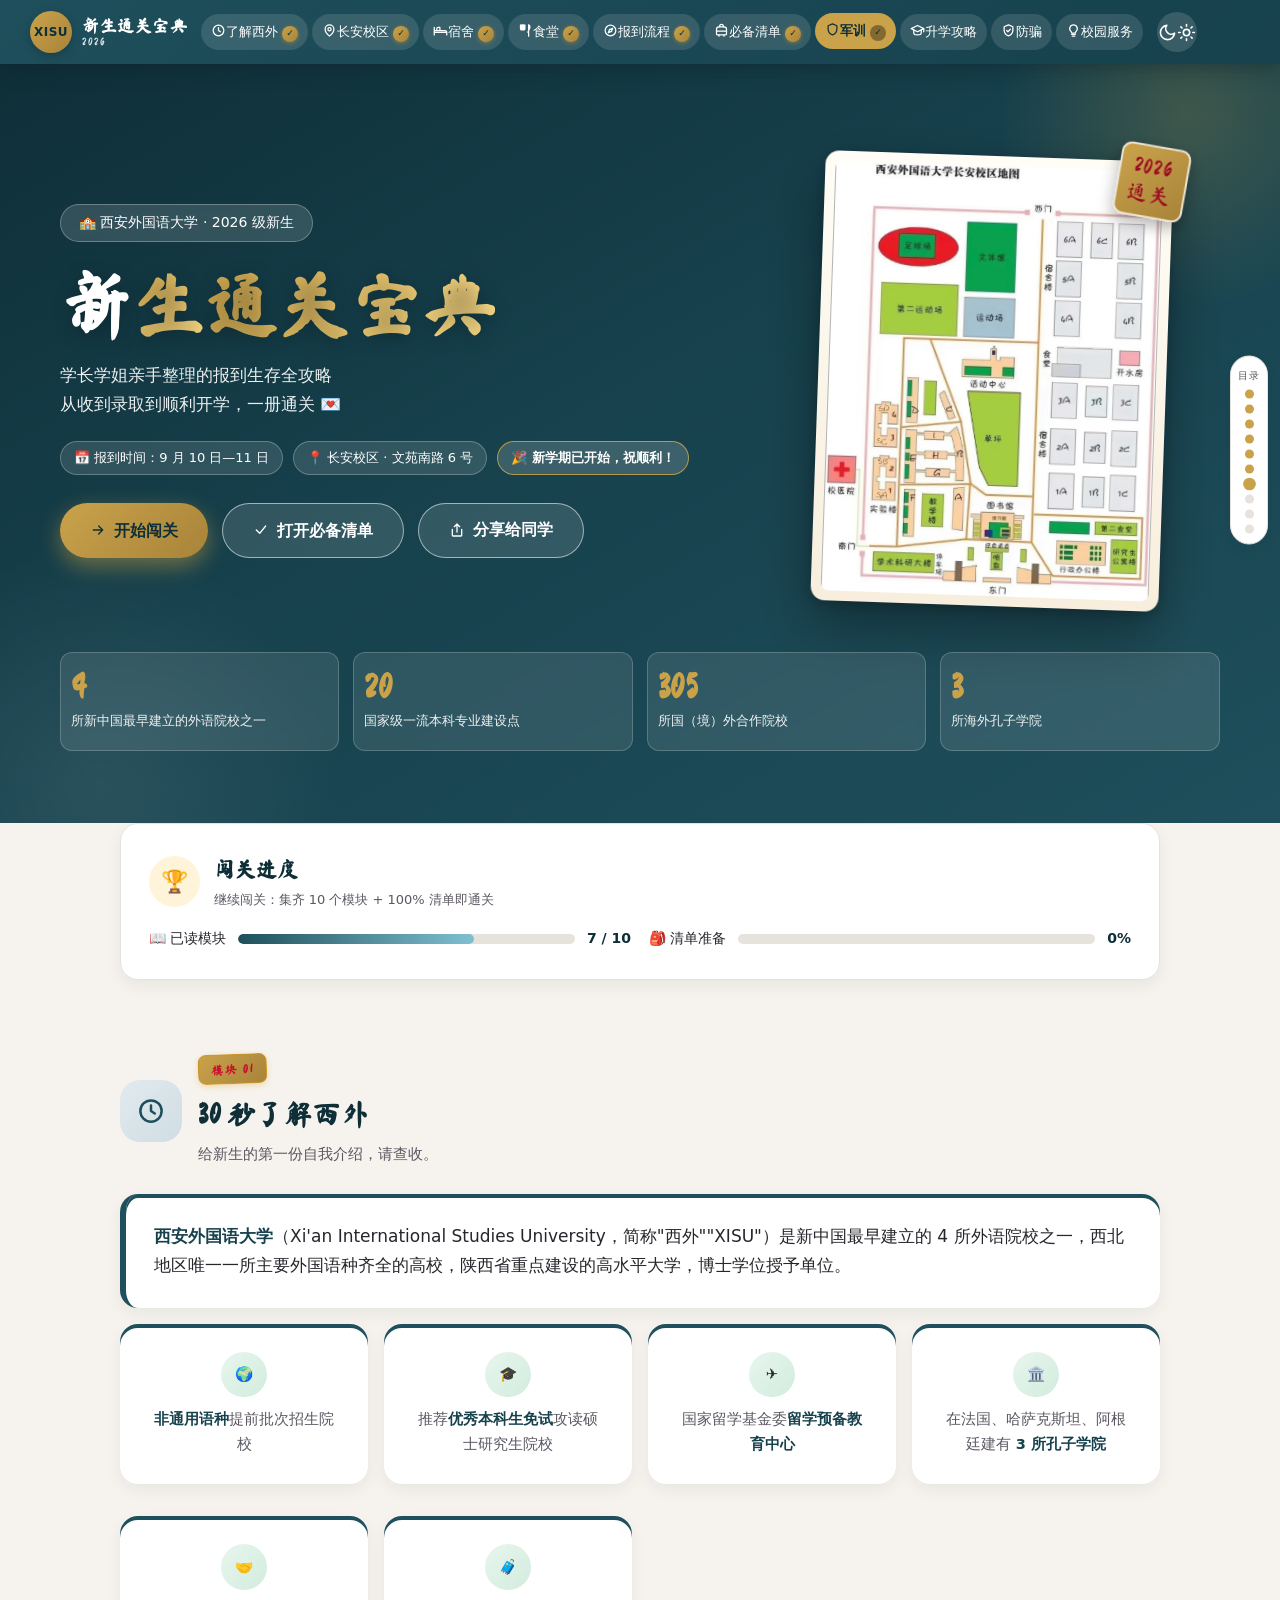
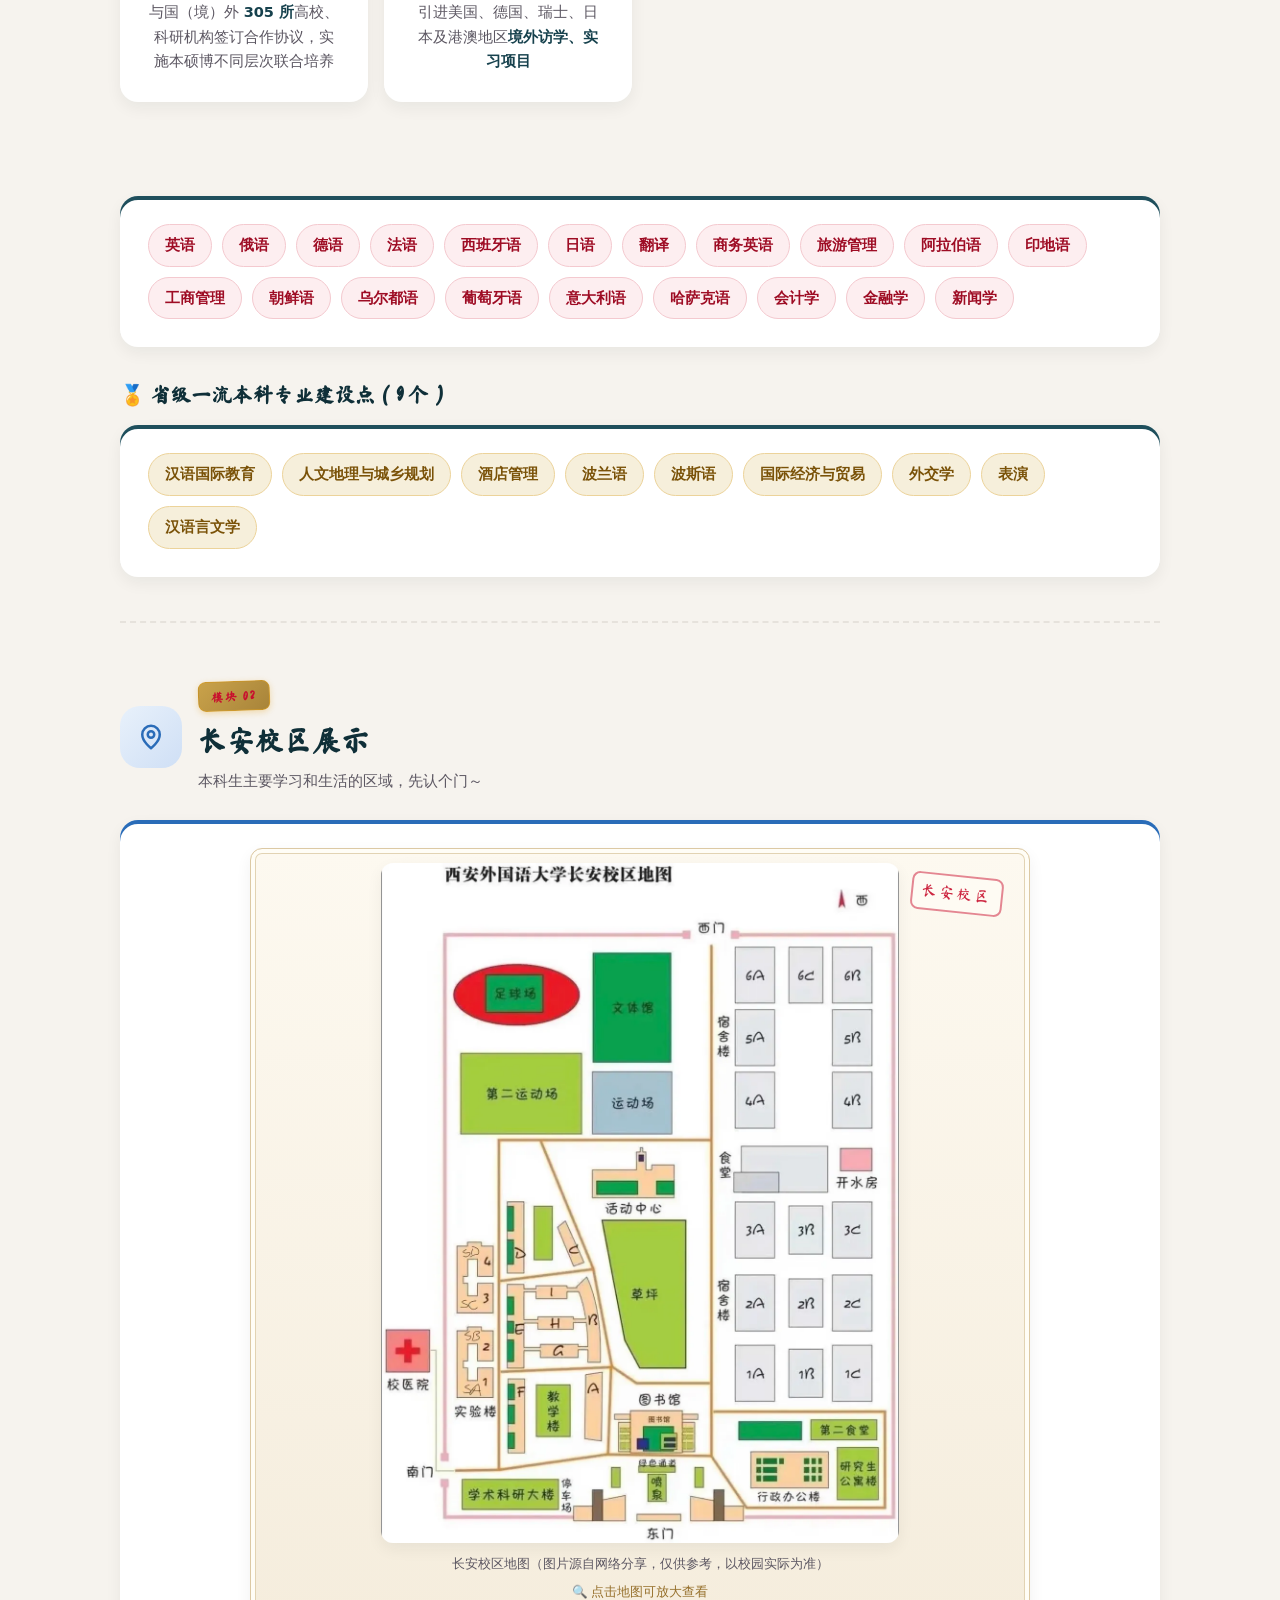
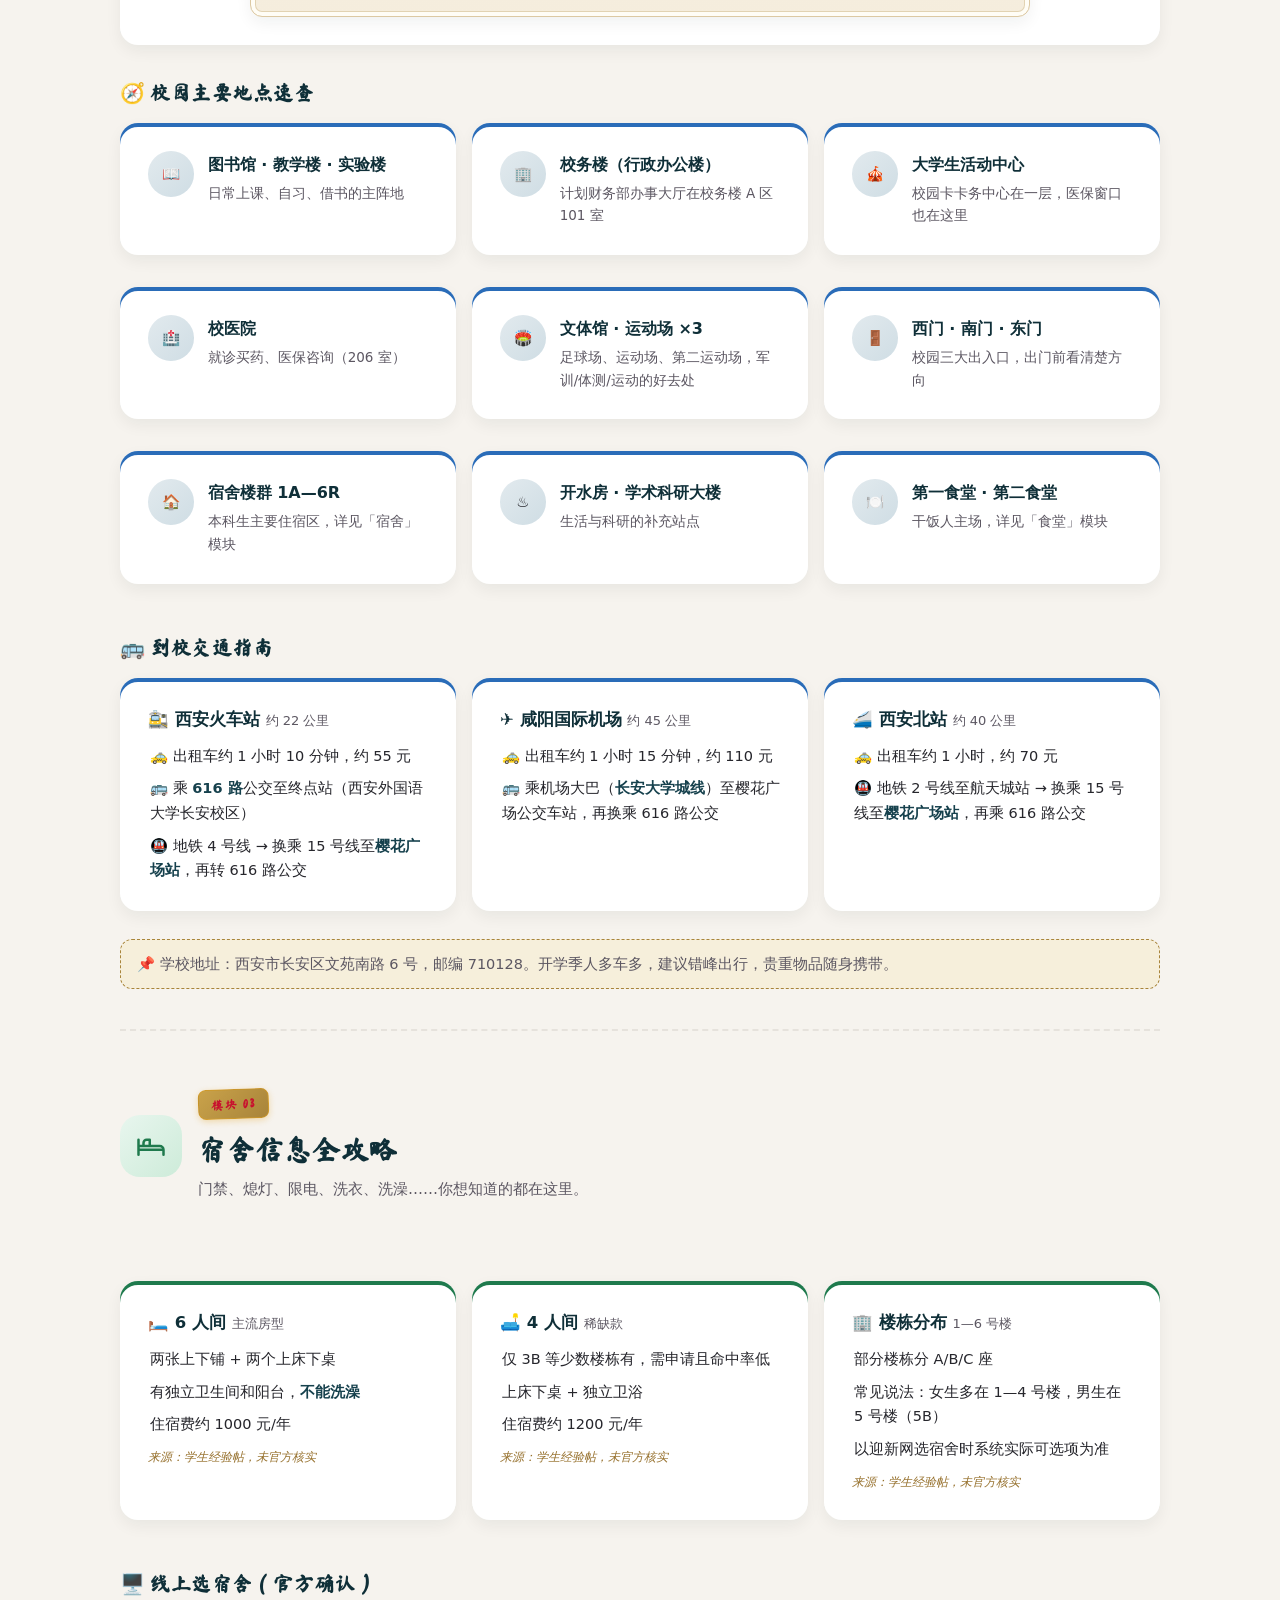
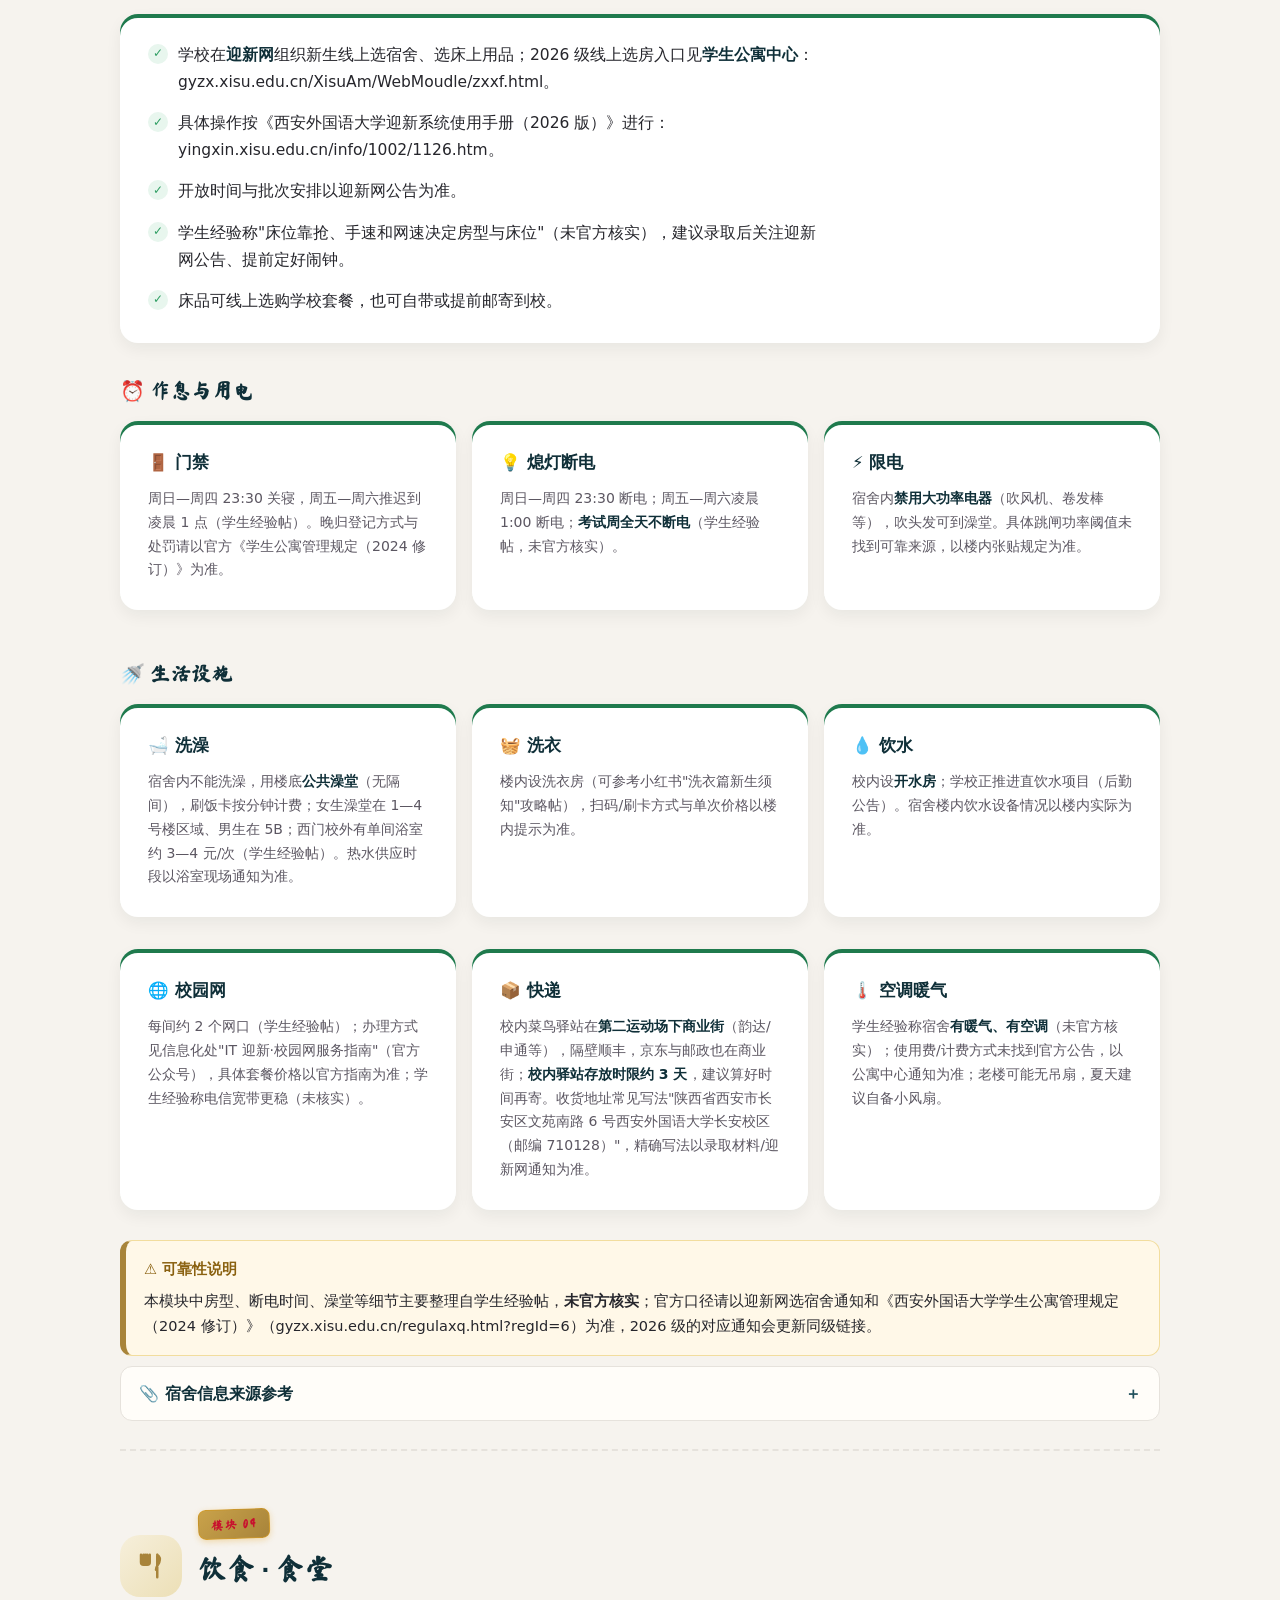
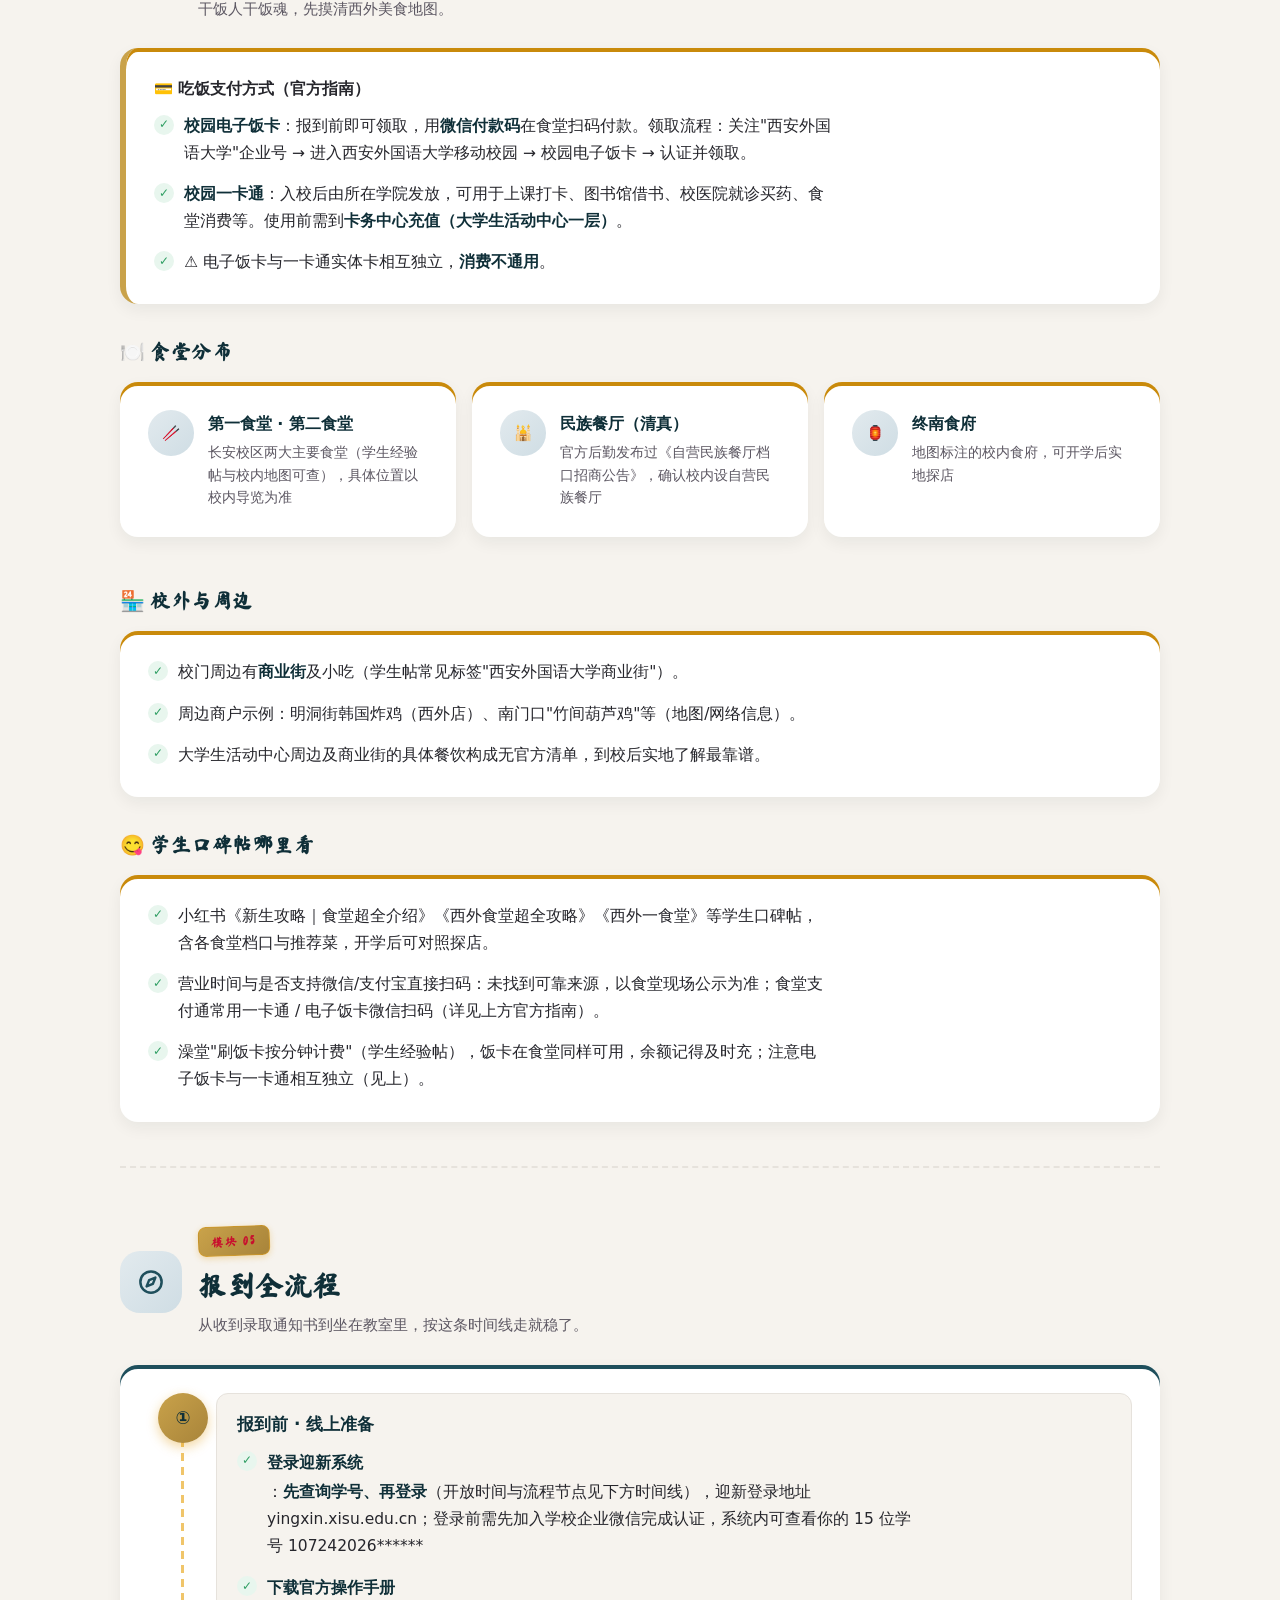
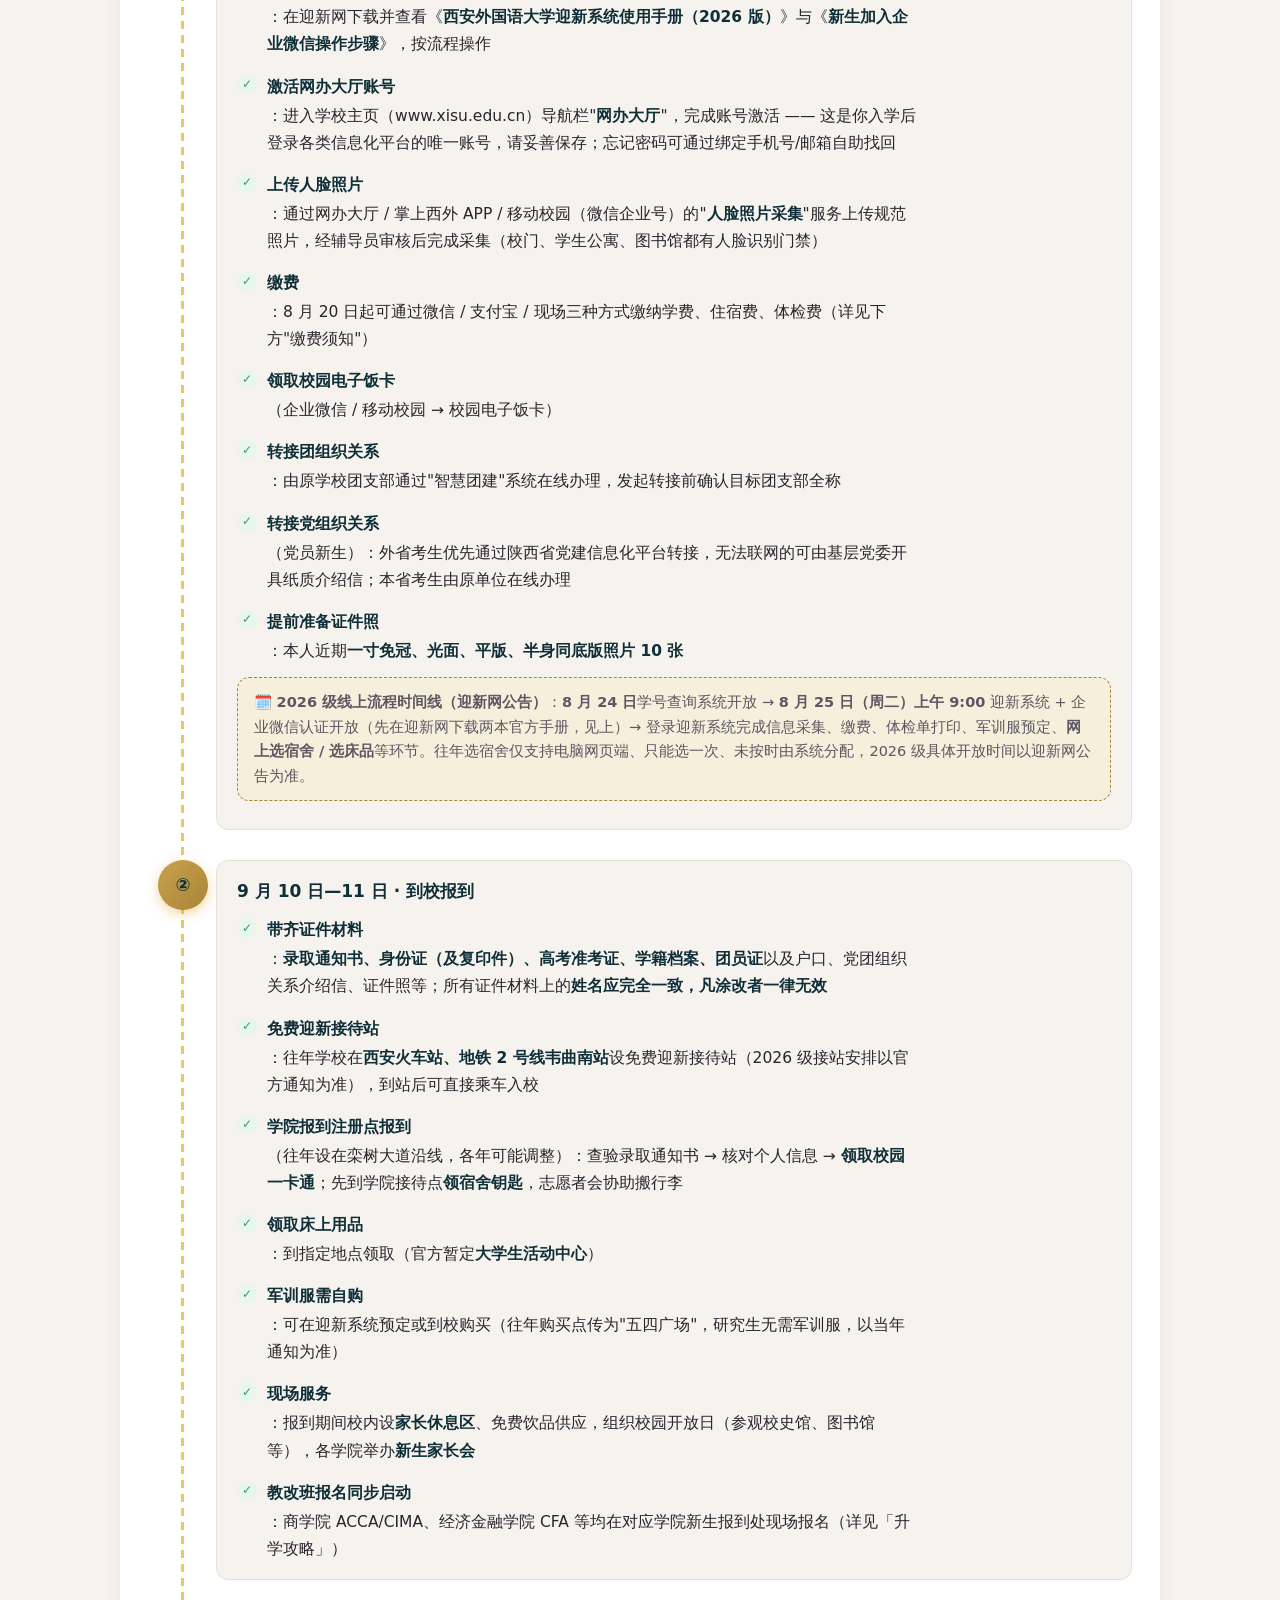
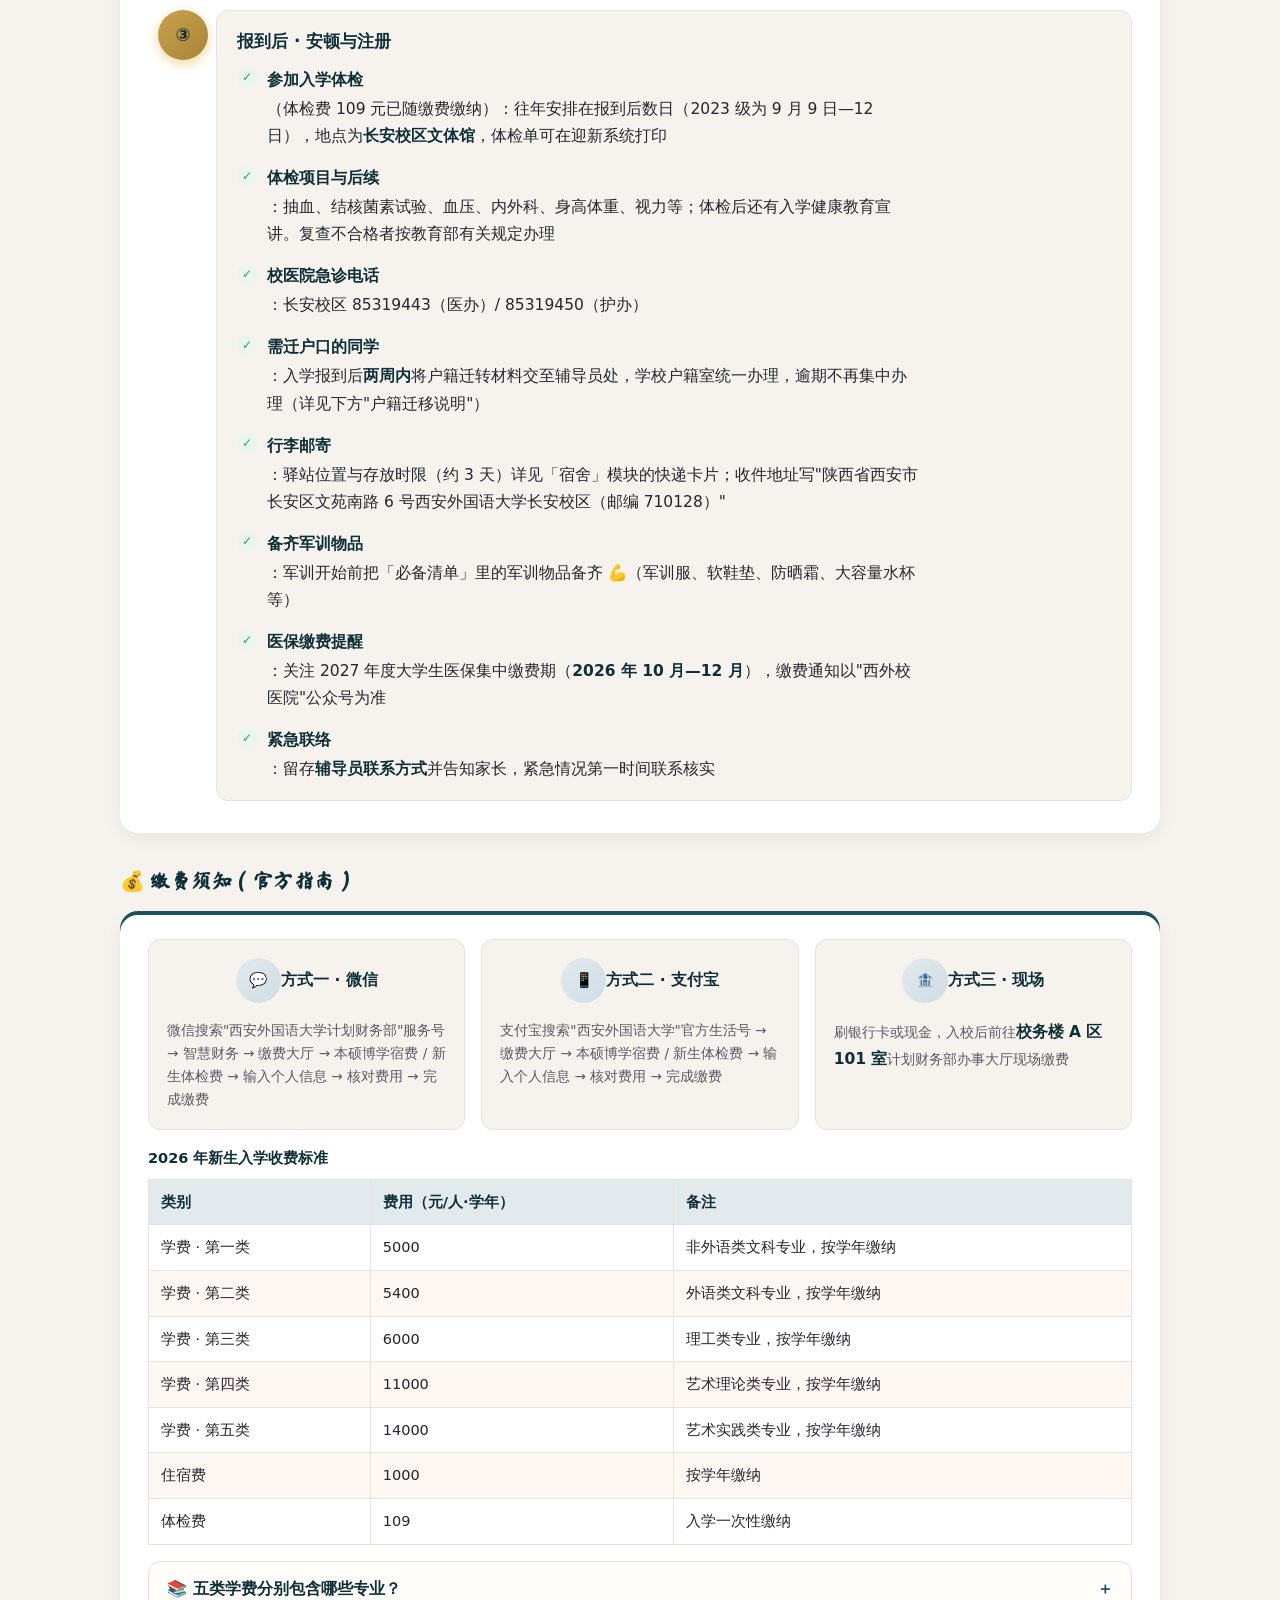
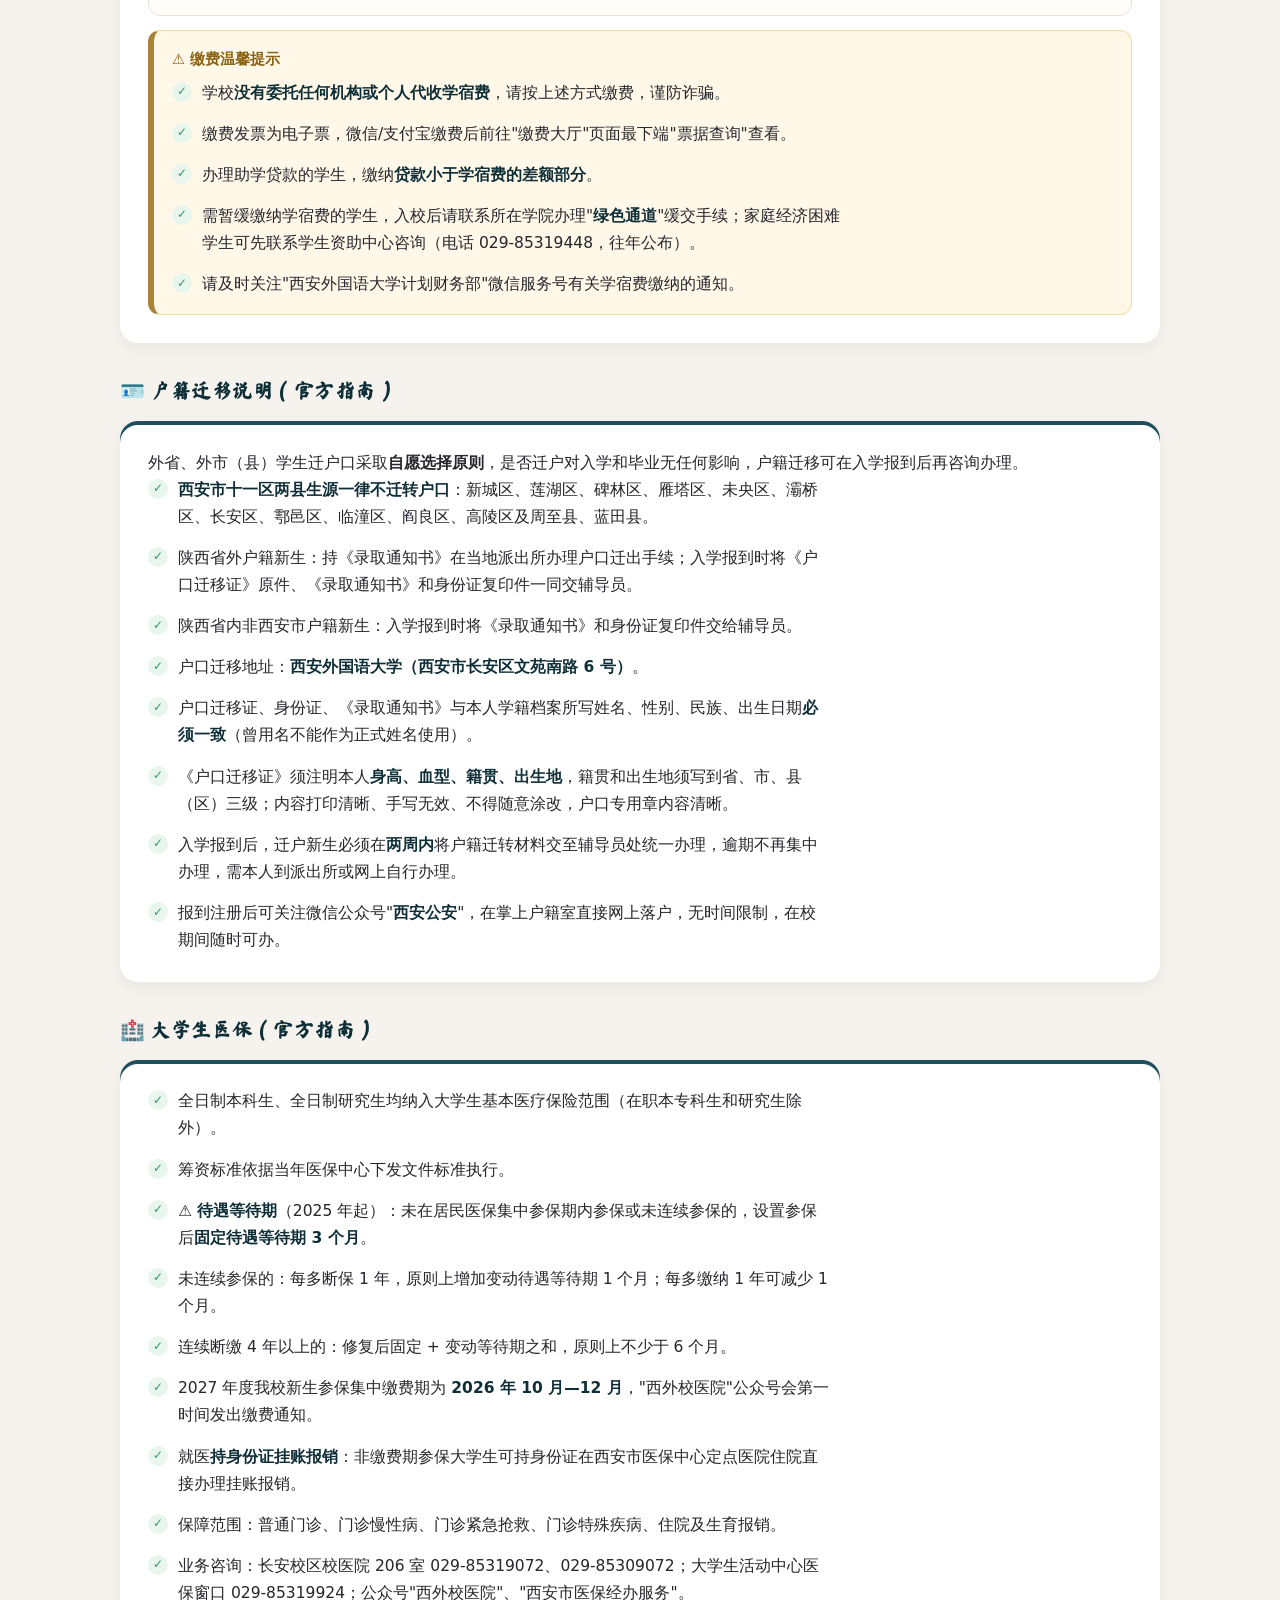
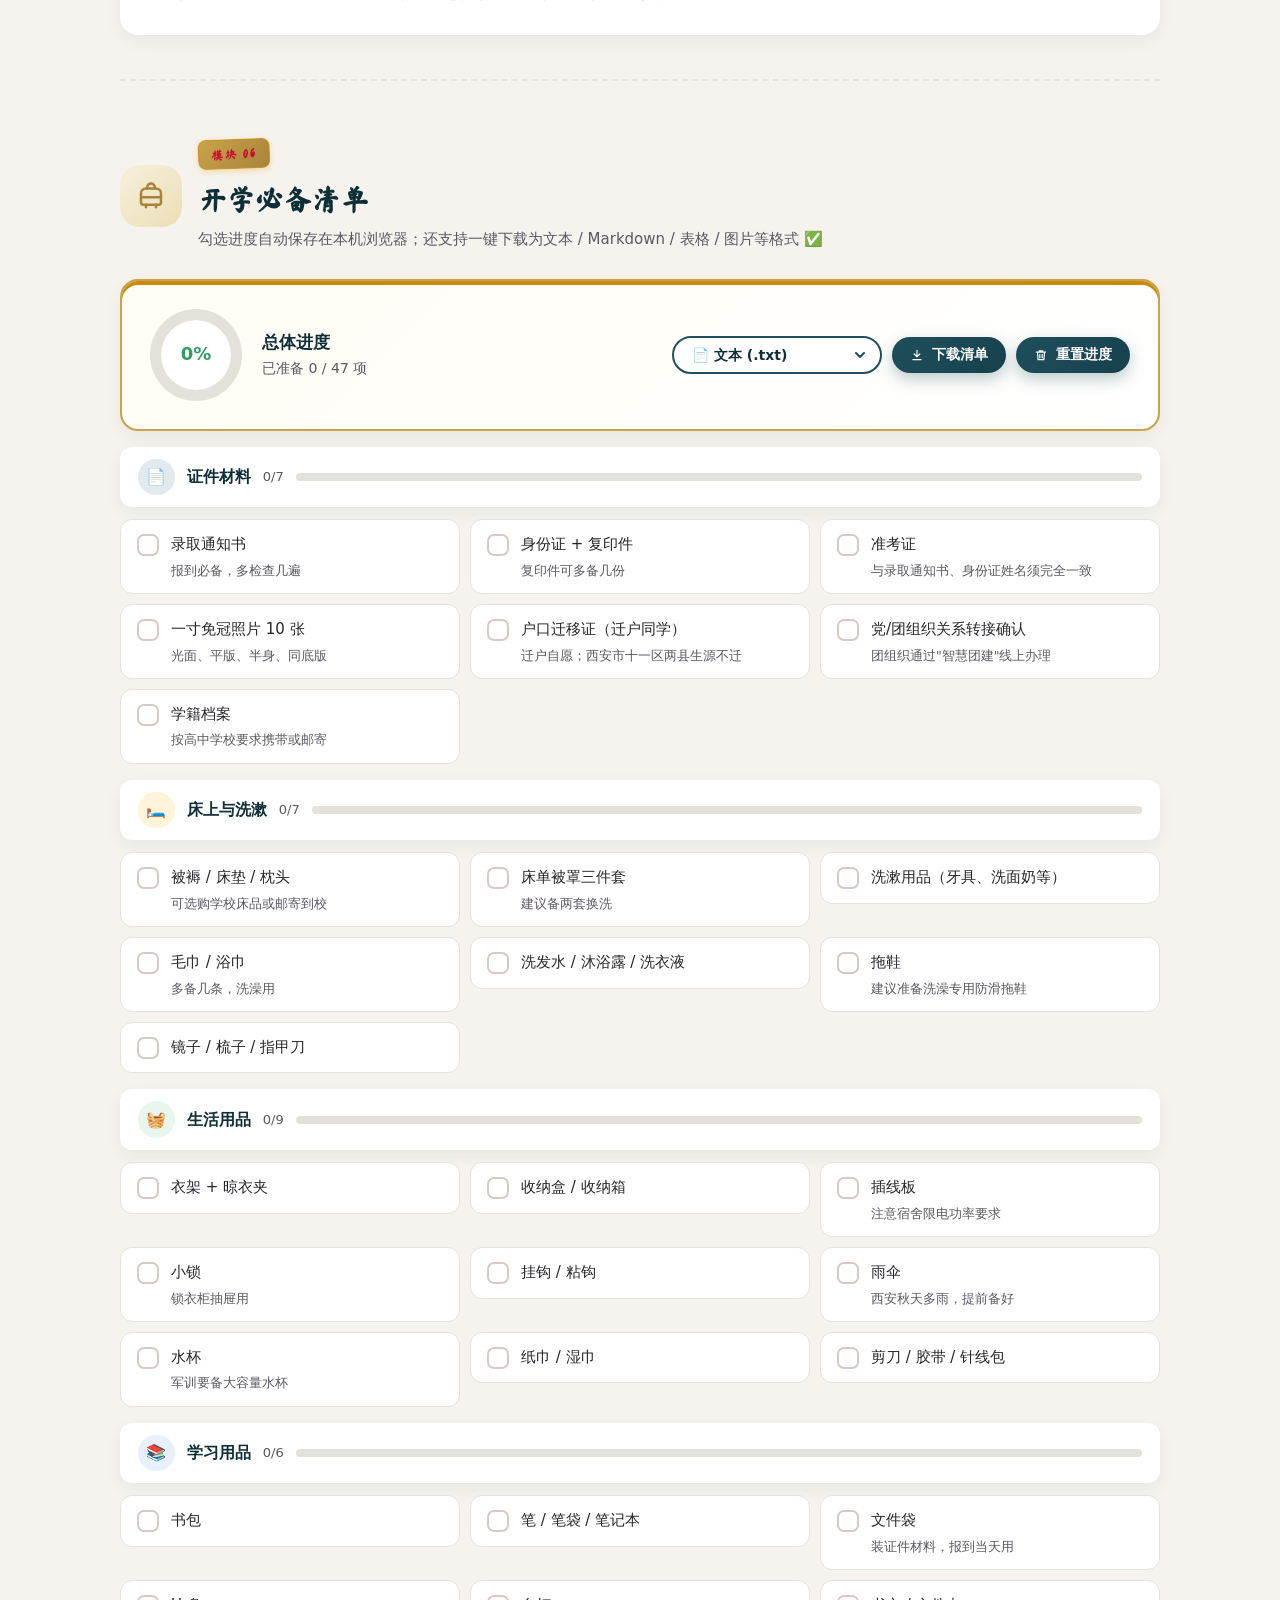
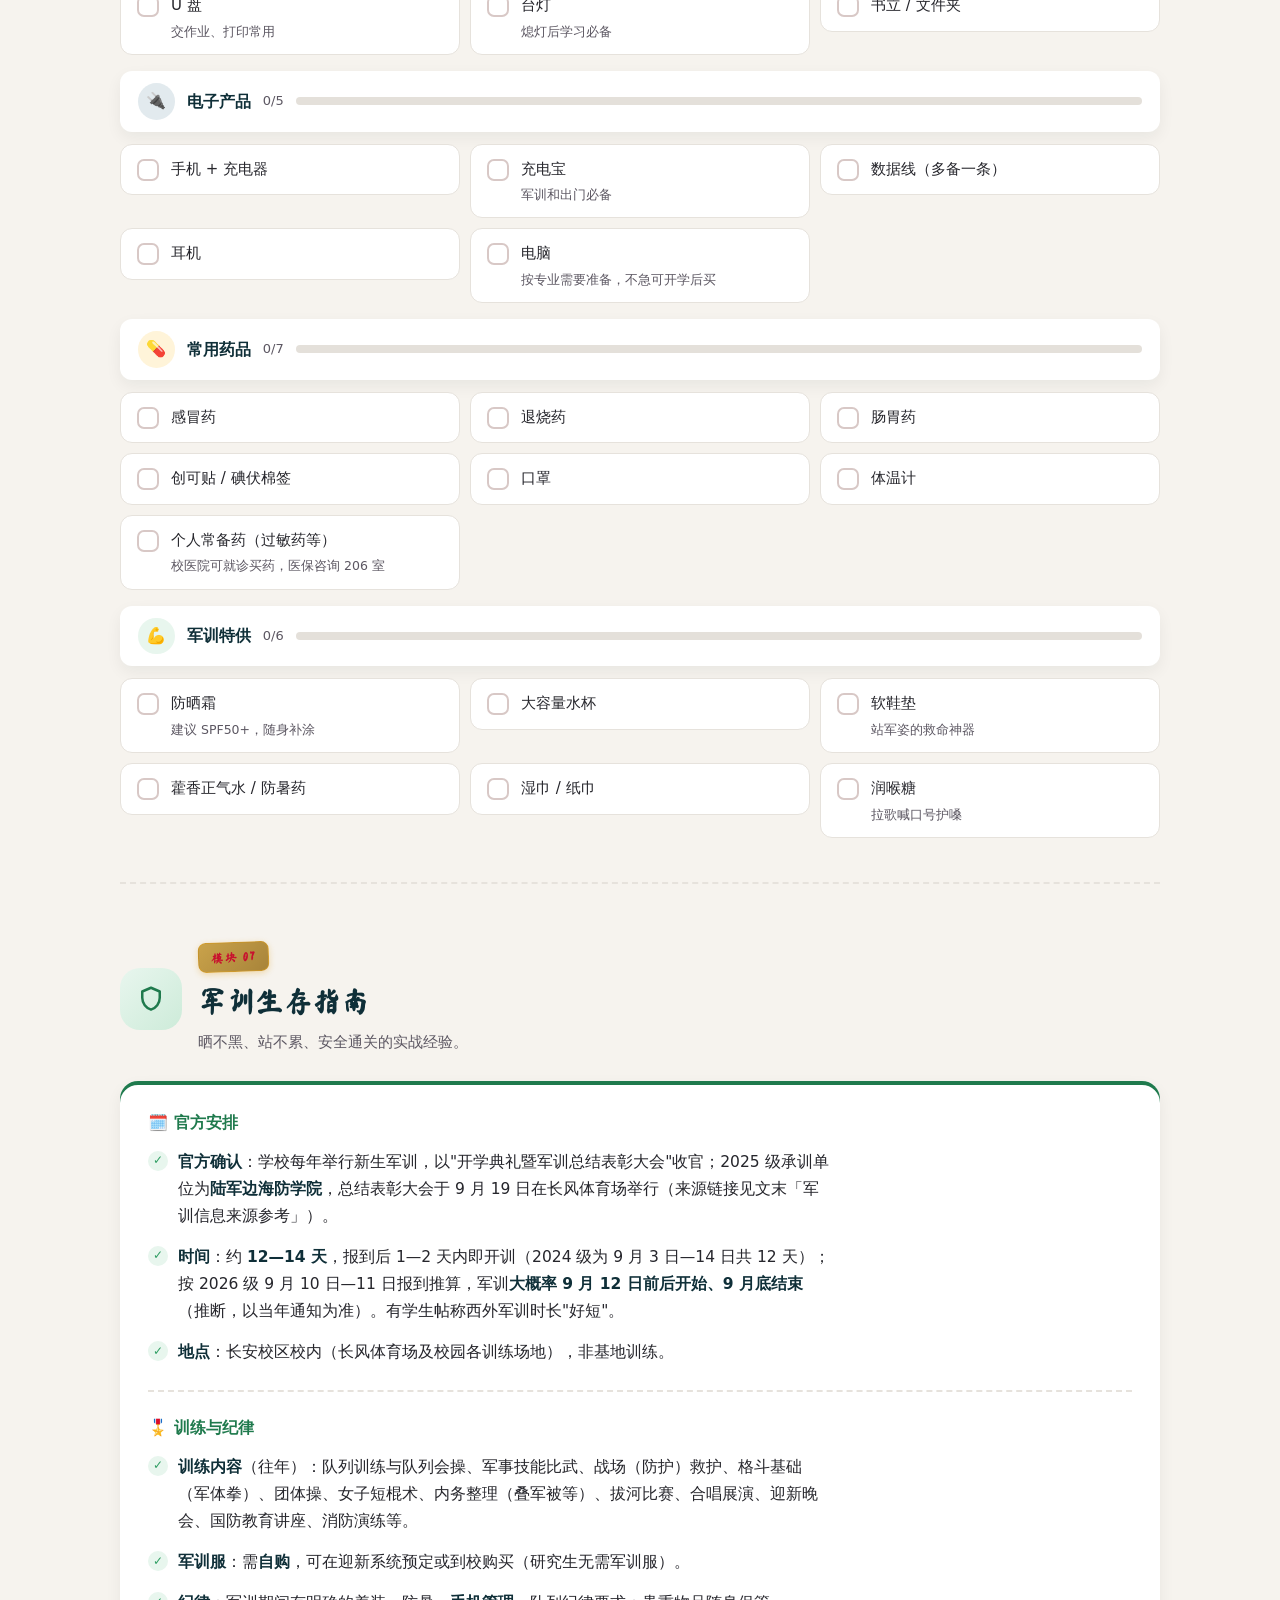
==== commit 264ba625: "文案优化轮（用户批准的例外改动，中度力度）：硬伤修复（三不一核实/证书触发口径/Hero统计量词/饭卡一卡通口径）+ 长句拆分（选宿舍/医保等待期/体检/组织关系/转专业/卓越班）+ 正文去重（报到时" ====
--- a/index.html
+++ b/index.html
@@ -141,7 +141,7 @@
     <div class="hero-copy">
       <p class="hero-badge">🏫 西安外国语大学 · 2026 级新生</p>
       <h1 class="hero-title">新生<span>通关宝典</span></h1>
-      <p class="hero-sub">学长学姐亲手整理的报到生存全攻略<br>从录取到军训，一册通关 💌</p>
+      <p class="hero-sub">学长学姐亲手整理的报到生存全攻略<br>从收到录取到顺利开学，一册通关 💌</p>
       <div class="hero-chips">
         <span class="hero-chip">📅 报到时间：9 月 10 日—11 日</span>
         <span class="hero-chip">📍 长安校区 · 文苑南路 6 号</span>
@@ -160,7 +160,7 @@
       </div>
     </div>
     <div class="hero-stats">
-      <div class="stat"><b data-count="4">0</b><span>新中国最早建立的外语院校之一</span></div>
+      <div class="stat"><b data-count="4">0</b><span>所新中国最早建立的外语院校之一</span></div>
       <div class="stat"><b data-count="20">0</b><span>国家级一流本科专业建设点</span></div>
       <div class="stat"><b data-count="305">0</b><span>所国（境）外合作院校</span></div>
       <div class="stat"><b data-count="3">0</b><span>所海外孔子学院</span></div>
@@ -300,7 +300,7 @@
   <h3 class="sub-title">🏠 宿舍房型速览</h3>
   <div class="grid grid-3">
     <div class="card dorm-card">
-      <div class="route-head">6 人间 <small>主流房型</small></div>
+      <div class="route-head">🛏️ 6 人间 <small>主流房型</small></div>
       <ul class="route-list">
         <li>两张上下铺 + 两个上床下桌</li>
         <li>有独立卫生间和阳台，<b>不能洗澡</b></li>
@@ -309,7 +309,7 @@
       <p class="src-note">来源：学生经验帖，未官方核实</p>
     </div>
     <div class="card dorm-card">
-      <div class="route-head">4 人间 <small>稀缺款</small></div>
+      <div class="route-head">🛋️ 4 人间 <small>稀缺款</small></div>
       <ul class="route-list">
         <li>仅 3B 等少数楼栋有，需申请且命中率低</li>
         <li>上床下桌 + 独立卫浴</li>
@@ -331,7 +331,9 @@
   <h3 class="sub-title">🖥️ 线上选宿舍（官方确认）</h3>
   <div class="card">
     <ul class="tick-list">
-      <li>学校在<b>迎新网</b>组织新生线上选宿舍、选床上用品；2026 级线上选房入口见<b>学生公寓中心</b>：gyzx.xisu.edu.cn/XisuAm/WebMoudle/zxxf.html，操作按《西安外国语大学迎新系统使用手册（2026版）》（yingxin.xisu.edu.cn/info/1002/1126.htm）进行，具体开放时间以迎新网公告为准。</li>
+      <li>学校在<b>迎新网</b>组织新生线上选宿舍、选床上用品；2026 级线上选房入口见<b>学生公寓中心</b>：gyzx.xisu.edu.cn/XisuAm/WebMoudle/zxxf.html。</li>
+      <li>具体操作按《西安外国语大学迎新系统使用手册（2026 版）》进行：yingxin.xisu.edu.cn/info/1002/1126.htm。</li>
+      <li>开放时间与批次安排以迎新网公告为准。</li>
       <li>学生经验称"床位靠抢、手速和网速决定房型与床位"（未官方核实），建议录取后关注迎新网公告、提前定好闹钟。</li>
       <li>床品可线上选购学校套餐，也可自带或提前邮寄到校。</li>
     </ul>
@@ -438,12 +440,12 @@
     </ul>
   </div>
 
-  <h3 class="sub-title">😋 口碑攻略去哪找</h3>
+  <h3 class="sub-title">😋 学生口碑帖哪里看</h3>
   <div class="card">
     <ul class="tick-list">
       <li>小红书《新生攻略｜食堂超全介绍》《西外食堂超全攻略》《西外一食堂》等学生口碑帖，含各食堂档口与推荐菜，开学后可对照探店。</li>
       <li>营业时间与是否支持微信/支付宝直接扫码：未找到可靠来源，以食堂现场公示为准；食堂支付通常用一卡通 / 电子饭卡微信扫码（详见上方官方指南）。</li>
-      <li>澡堂"刷饭卡按分钟计费"（学生经验帖）——食堂、澡堂消费用同一张卡，记得及时充值。</li>
+      <li>澡堂"刷饭卡按分钟计费"（学生经验帖），饭卡在食堂同样可用，余额记得及时充；注意电子饭卡与一卡通相互独立（见上）。</li>
     </ul>
   </div>
 </section>
@@ -466,16 +468,17 @@
         <div class="tl-body">
           <h4>报到前 · 线上准备</h4>
           <ul class="tick-list">
-            <li><b class="li-lead">登录迎新系统</b>：<b>2026 级迎新系统与学校企业微信认证于 8 月 25 日（周二）上午 9 点正式开放</b>，学号查询系统 <b>8 月 24 日</b>开放；<b>先查询学号再登录</b>，迎新登录地址 yingxin.xisu.edu.cn（需先加入学校企业微信完成认证，系统内可查看你的 15 位学号 107242026******）</li>
+            <li><b class="li-lead">登录迎新系统</b>：<b>先查询学号、再登录</b>（开放时间与流程节点见下方时间线），迎新登录地址 yingxin.xisu.edu.cn；登录前需先加入学校企业微信完成认证，系统内可查看你的 15 位学号 107242026******</li>
             <li><b class="li-lead">下载官方操作手册</b>：在迎新网下载并查看《<b>西安外国语大学迎新系统使用手册（2026 版）</b>》与《<b>新生加入企业微信操作步骤</b>》，按流程操作</li>
             <li><b class="li-lead">激活网办大厅账号</b>：进入学校主页（www.xisu.edu.cn）导航栏"<b>网办大厅</b>"，完成账号激活 —— 这是你入学后登录各类信息化平台的唯一账号，请妥善保存；忘记密码可通过绑定手机号/邮箱自助找回</li>
             <li><b class="li-lead">上传人脸照片</b>：通过网办大厅 / 掌上西外 APP / 移动校园（微信企业号）的"<b>人脸照片采集</b>"服务上传规范照片，经辅导员审核后完成采集（校门、学生公寓、图书馆都有人脸识别门禁）</li>
             <li><b class="li-lead">缴费</b>：8 月 20 日起可通过微信 / 支付宝 / 现场三种方式缴纳学费、住宿费、体检费（详见下方"缴费须知"）</li>
             <li><b class="li-lead">领取校园电子饭卡</b>（企业微信 / 移动校园 → 校园电子饭卡）</li>
-            <li><b class="li-lead">转接组织关系</b>：<b>团组织关系</b>由原学校团支部通过"智慧团建"系统在线办理，发起转接前确认目标团支部全称；<b>党组织关系</b>（党员新生）：外省考生优先通过陕西省党建信息化平台转接，无法联网的可由基层党委开具纸质介绍信；本省考生由原单位在线办理</li>
+            <li><b class="li-lead">转接团组织关系</b>：由原学校团支部通过"智慧团建"系统在线办理，发起转接前确认目标团支部全称</li>
+            <li><b class="li-lead">转接党组织关系</b>（党员新生）：外省考生优先通过陕西省党建信息化平台转接，无法联网的可由基层党委开具纸质介绍信；本省考生由原单位在线办理</li>
             <li><b class="li-lead">提前准备证件照</b>：本人近期<b>一寸免冠、光面、平版、半身同底版照片 10 张</b></li>
           </ul>
-          <p class="tip">🗓️ <b>2026 级线上流程时间线（迎新网公告）</b>：<b>8 月 24 日</b>学号查询系统开放 → <b>8 月 25 日（周二）上午 9:00</b> 迎新系统 + 企业微信认证开放（先在迎新网下载《迎新系统使用手册 2026 版》《新生加入企业微信操作步骤》）→ 登录迎新系统完成信息采集、缴费、体检单打印、军训服预定、<b>网上选宿舍 / 选床品</b>等环节；<b>先查学号再登录</b>。往年选宿舍仅支持电脑网页端、只能选一次、未按时由系统分配，2026 级具体开放时间以迎新网公告为准。</p>
+          <p class="tip">🗓️ <b>2026 级线上流程时间线（迎新网公告）</b>：<b>8 月 24 日</b>学号查询系统开放 → <b>8 月 25 日（周二）上午 9:00</b> 迎新系统 + 企业微信认证开放（先在迎新网下载两本官方手册，见上）→ 登录迎新系统完成信息采集、缴费、体检单打印、军训服预定、<b>网上选宿舍 / 选床品</b>等环节。往年选宿舍仅支持电脑网页端、只能选一次、未按时由系统分配，2026 级具体开放时间以迎新网公告为准。</p>
         </div>
       </div>
       <div class="tl-item">
@@ -498,9 +501,11 @@
         <div class="tl-body">
           <h4>报到后 · 安顿与注册</h4>
           <ul class="tick-list">
-            <li><b class="li-lead">参加入学体检</b>（体检费 109 元已随缴费缴纳）：往年安排在报到后数日（2023 级为 9 月 9 日—12 日），地点为<b>长安校区文体馆</b>，项目包括抽血、结核菌素试验、血压、内外科、身高体重、视力等，体检单可在迎新系统打印；体检后还有入学健康教育宣讲。校医院长安校区急诊电话：85319443（医办）/ 85319450（护办）。复查不合格者按教育部有关规定办理</li>
+            <li><b class="li-lead">参加入学体检</b>（体检费 109 元已随缴费缴纳）：往年安排在报到后数日（2023 级为 9 月 9 日—12 日），地点为<b>长安校区文体馆</b>，体检单可在迎新系统打印</li>
+            <li><b class="li-lead">体检项目与后续</b>：抽血、结核菌素试验、血压、内外科、身高体重、视力等；体检后还有入学健康教育宣讲。复查不合格者按教育部有关规定办理</li>
+            <li><b class="li-lead">校医院急诊电话</b>：长安校区 85319443（医办）/ 85319450（护办）</li>
             <li><b class="li-lead">需迁户口的同学</b>：入学报到后<b>两周内</b>将户籍迁转材料交至辅导员处，学校户籍室统一办理，逾期不再集中办理（详见下方"户籍迁移说明"）</li>
-            <li><b class="li-lead">行李邮寄</b>：校内菜鸟驿站在<b>第二运动场下商业街</b>（韵达/申通等），隔壁顺丰，京东与邮政也在商业街；校内驿站<b>存放时限约 3 天</b>，建议算好时间再寄（学校地址：陕西省西安市长安区文苑南路 6 号西安外国语大学长安校区，邮编 710128）</li>
+            <li><b class="li-lead">行李邮寄</b>：驿站位置与存放时限（约 3 天）详见「宿舍」模块的快递卡片；收件地址写"陕西省西安市长安区文苑南路 6 号西安外国语大学长安校区（邮编 710128）"</li>
             <li><b class="li-lead">备齐军训物品</b>：军训开始前把「必备清单」里的军训物品备齐 💪（军训服、软鞋垫、防晒霜、大容量水杯等）</li>
             <li><b class="li-lead">医保缴费提醒</b>：关注 2027 年度大学生医保集中缴费期（<b>2026 年 10 月—12 月</b>），缴费通知以"西外校医院"公众号为准</li>
             <li><b class="li-lead">紧急联络</b>：留存<b>辅导员联系方式</b>并告知家长，紧急情况第一时间联系核实</li>
@@ -574,8 +579,10 @@
     <ul class="tick-list">
       <li>全日制本科生、全日制研究生均纳入大学生基本医疗保险范围（在职本专科生和研究生除外）。</li>
       <li>筹资标准依据当年医保中心下发文件标准执行。</li>
-      <li>⚠️ <b>待遇等待期</b>：2025 年起，未在居民医保集中参保期内参保或未连续参保的，设置参保后<b>固定待遇等待期 3 个月</b>；未连续参保的每多断保 1 年，原则上增加变动待遇等待期 1 个月，每多缴纳 1 年可减少 1 个月；连续断缴 4 年以上的，修复后固定+变动等待期之和原则上不少于 6 个月。</li>
-      <li>2027 年度我校新生参保集中缴费期为 <b>2026 年 10 月至 12 月</b>，"西外校医院"公众号会第一时间发出缴费通知。</li>
+      <li>⚠️ <b>待遇等待期</b>（2025 年起）：未在居民医保集中参保期内参保或未连续参保的，设置参保后<b>固定待遇等待期 3 个月</b>。</li>
+      <li>未连续参保的：每多断保 1 年，原则上增加变动待遇等待期 1 个月；每多缴纳 1 年可减少 1 个月。</li>
+      <li>连续断缴 4 年以上的：修复后固定 + 变动等待期之和，原则上不少于 6 个月。</li>
+      <li>2027 年度我校新生参保集中缴费期为 <b>2026 年 10 月—12 月</b>，"西外校医院"公众号会第一时间发出缴费通知。</li>
       <li>就医<b>持身份证挂账报销</b>：非缴费期参保大学生可持身份证在西安市医保中心定点医院住院直接办理挂账报销。</li>
       <li>保障范围：普通门诊、门诊慢性病、门诊紧急抢救、门诊特殊疾病、住院及生育报销。</li>
       <li>业务咨询：长安校区校医院 206 室 029-85319072、029-85309072；大学生活动中心医保窗口 029-85319924；公众号"西外校医院"、"西安市医保经办服务"。</li>
@@ -623,7 +630,7 @@
     <div class="cert-frame">
       <span class="cert-kicker" aria-hidden="true">XISU · 2026</span>
       <h3 class="cert-title">通关证书</h3>
-      <p class="cert-line">恭喜！你已读完全部模块、备齐开学行囊，<br>正式获得「2026 级通关 XISUer」称号 🏆</p>
+      <p class="cert-line">恭喜！开学行囊已全部备齐，<br>正式获得「2026 级通关 XISUer」称号 🏆</p>
       <p class="cert-meta" id="cert-meta"></p>
       <span class="cert-seal" aria-hidden="true">通关<br>认证</span>
     </div>
@@ -648,8 +655,8 @@
     <div class="li-group">
       <p class="li-group-name">🗓️ 官方安排</p>
       <ul class="tick-list">
-        <li><b>官方确认</b>：学校每年举行新生军训，以"开学典礼暨军训总结表彰大会"收官；2025 级承训单位为<b>陆军边海防学院</b>，总结表彰大会于 9 月 19 日在长风体育场举行（学生处官网 xsc.xisu.edu.cn/info/1063/12525.htm；亚非学院"西外第一课，军训进行时"报道 dyxy.xisu.edu.cn/info/1089/2390.htm）。</li>
-        <li><b>时间</b>：约 <b>12—14 天</b>，报到后 1—2 天内即开训（2024 级为 9 月 3 日—14 日共 12 天）；按 2026 级 9 月 10 日—11 日报到推算，军训<b>大概率 9 月 12 日前后开始、9 月底结束</b>（推断，未官方确认，以当年通知为准）。有学生帖称西外军训时长"好短"。</li>
+        <li><b>官方确认</b>：学校每年举行新生军训，以"开学典礼暨军训总结表彰大会"收官；2025 级承训单位为<b>陆军边海防学院</b>，总结表彰大会于 9 月 19 日在长风体育场举行（来源链接见文末「军训信息来源参考」）。</li>
+        <li><b>时间</b>：约 <b>12—14 天</b>，报到后 1—2 天内即开训（2024 级为 9 月 3 日—14 日共 12 天）；按 2026 级 9 月 10 日—11 日报到推算，军训<b>大概率 9 月 12 日前后开始、9 月底结束</b>（推断，以当年通知为准）。有学生帖称西外军训时长"好短"。</li>
         <li><b>地点</b>：长安校区校内（长风体育场及校园各训练场地），非基地训练。</li>
       </ul>
     </div>
@@ -724,7 +731,7 @@
   </div>
 
   <div class="card tip-card">
-    <p>📢 <b>先看这里</b>：以下内容整理自 2026 级官方入学指南及公开资料。教改班选拔通常在<b>报到当天起</b>就开始报名，有意向的同学请提前准备。</p>
+    <p>📢 <b>先看这里</b>：以下内容整理自 2026 级官方入学指南及公开资料。教改班选拔<b>报到当天</b>即开始报名（以当年通知为准），有意向的同学请提前准备。</p>
   </div>
 
   <h3 class="sub-title">🏫 大学英语分级教学</h3>
@@ -799,7 +806,8 @@
   <div class="card">
     <ul class="tick-list lead-list">
       <li><b>政策依据</b>：《西安外国语大学本科学生转专业管理办法（试行）》（部分学院引用为《本科学生转专业实施办法（试行）》），具体以教务处当年通知为准。</li>
-      <li><b>申请时间</b>：在校期间原则上在<b>完成第一学年学习后申请转专业一次</b>；实际操作窗口在大二开学前的 9 月初（参考 2025 级：9 月 1 日—4 日网上报名，9 月 5 日—6 日笔试+面试，9 月中旬完成公示与学籍调整）。另有<b>第一学期末（2 月）院内互转</b>窗口（如中文学院院内互转）。</li>
+      <li><b>申请时间</b>：在校期间原则上在<b>完成第一学年学习后申请转专业一次</b>，实际操作窗口在大二开学前的 9 月初（参考 2025 级：9 月 1 日—4 日网上报名，9 月 5 日—6 日笔试+面试，9 月中旬完成公示与学籍调整）。</li>
+      <li><b>补充窗口</b>：<b>第一学期末（2 月）院内互转</b>（如中文学院院内互转）。</li>
       <li><b>基本资格</b>：全日制本科一年级学生；在校期间未受过纪律处分；公共必修课成绩及格；确有专长或身体等正当原因（身体原因需三甲医院诊断证明）。</li>
       <li><b>成绩门槛（因转入学院而异）</b>：高级翻译学院要求原专业排名<b>前 20%</b>；中文学院院内互转要求<b>前 30%</b>。每人限报 1 个意向专业，考核为<b>笔试 + 面试</b>（高翻笔试 60% + 面试 40%，均需 ≥60 分）。</li>
       <li class="li-warn"><b>不能转的情况</b>：艺术类、中外合作办学、少数民族预科生、外语保送生等特殊招生形式录取的学生；已转过一次专业的学生；受警告及以上处分、休学/保留学籍期间的学生；第二学士学位学生。</li>
@@ -812,12 +820,13 @@
   <h3 class="sub-title">⭐ 卓越班（卓越拔尖人才实验班）</h3>
   <div class="card">
     <ul class="tick-list lead-list">
-      <li><b>官方名称</b>："卓越拔尖人才实验班"，由<b>卓越创新学院</b>（2019 年成立的实体化荣誉学院）统筹管理，采用"双外语 + 专业"复合培养模式，达标者授予<b>荣誉学士学位</b>，并在推免、国际交流、学科竞赛等方面优先。与商学院 ACCA/CIMA、经济金融学院 CFA、日文学院国经班等"教改班"是<b>两个不同的选拔项目</b>。</li>
+      <li><b>官方名称</b>："卓越拔尖人才实验班"，由<b>卓越创新学院</b>（2019 年成立的实体化荣誉学院）统筹管理，采用"双外语 + 专业"复合培养模式，达标者授予<b>荣誉学士学位</b>，并在推免、国际交流、学科竞赛等方面优先。</li>
+      <li><b>注意区分</b>：卓越班与商学院 ACCA/CIMA、经济金融学院 CFA、日文学院国经班等"教改班"是<b>两个不同的选拔项目</b>。</li>
       <li><b>选拔方式</b>：新生入学报到后（9 月）面向全体大一新生选拔（特殊类招生除外），报名 → 审核 → 笔试 → 面试 → 公示，小班化教学。</li>
       <li><b>发展规模</b>：2019 年首批 6 个班 → 2021 年增至 10 个 → 2025 年扩容至 14 个；截至 2025 年 9 月累计招收七届 64 个班、1342 余名学生；2025 级实际招收 13 个班、299 名新生。</li>
       <li><b>培养特色</b>：外语强化制、国际培养制、学业导师制、动态管理制、荣誉培养制；需完成"四个一百"任务（读 100 本经典、听 100 场讲座、100 小时社会实践、100 天以上国内外交流）。</li>
       <li><b>报考条件示例</b>：英文学院 2024 级卓越中译外（英语）班面向全校新生招 20 名，要求<b>高考英语单科 ≥130 分</b>（满分 150），报名截止当年 9 月 5 日 15:00 前，与英语拔尖班只能二选一。</li>
-      <li class="li-warn">⚠️ <b>重要提醒</b>：进入卓越班/教改班<b>视同转过一次专业</b>，之后不能再转专业；下表电话为 2024—2025 版，2026 级以当年简章为准。</li>
+      <li class="li-warn">⚠️ <b>重要提醒</b>：进入卓越班/教改班<b>视同转过一次专业</b>，之后不能再转专业；下表咨询电话为 2024—2025 年公布号码，2026 级以当年简章为准。</li>
     </ul>
     <div class="table-wrap">
       <table>
@@ -857,7 +866,7 @@
     </details>
   </div>
 
-  <h3 class="sub-title">🎓 辅修学位 / 专业、微专业</h3>
+  <h3 class="sub-title">🎓 辅修学位 · 辅修专业 · 微专业</h3>
   <div class="card">
     <ul class="tick-list">
       <li><b>辅修学位/专业</b>：本科在籍学生在修读主修专业的同时，可申请辅修与主修专业不同专业类的专业；成绩和学分达到规定要求，可申请辅修学士学位。</li>
@@ -946,7 +955,7 @@
     </div>
   </div>
 
-  <h3 class="sub-title">🛡️ 通用防骗原则「四不一核实」</h3>
+  <h3 class="sub-title">🛡️ 通用防骗原则「三不一核实」</h3>
   <div class="card">
     <div class="grid grid-4">
       <div class="mini-card"><span class="mini-emoji">🚫</span><b>不转账</b><p>凡陌生人/线上要求转账、扫码、垫资，一律先停下核实。</p></div>
@@ -1078,9 +1087,9 @@
   </div>
 
   <div class="footer-stats" id="footer-stats">
-    <span class="fs-pill">👀 <i class="fs-label">本站浏览量</i><b class="fs-num" id="busuanzi_value_site_pv">···</b><span class="fs-unit">次</span></span>
-    <span class="fs-pill">🧑‍🤝‍🧑 <i class="fs-label">访客数</i><b class="fs-num" id="busuanzi_value_site_uv">···</b><span class="fs-unit">人</span></span>
-    <span class="fs-pill">📈 <i class="fs-label">今日访问</i><b class="fs-num" id="busuanzi_value_page_pv">···</b><span class="fs-unit">次</span></span>
+    <span class="fs-pill">👀 <i class="fs-label">本站浏览量</i><b class="fs-num" id="busuanzi_site_pv">···</b><span class="fs-unit">次</span></span>
+    <span class="fs-pill">🧑‍🤝‍🧑 <i class="fs-label">访客数</i><b class="fs-num" id="busuanzi_site_uv">···</b><span class="fs-unit">人</span></span>
+    <span class="fs-pill">📈 <i class="fs-label">今日访问</i><b class="fs-num" id="busuanzi_today_pv">···</b><span class="fs-unit">次</span></span>
     <span class="fs-credit">💚 计数由不蒜子免费提供</span>
   </div>
 </footer>
@@ -1089,13 +1098,13 @@
 
 <script src="assets/js/app.js"></script>
 
-<!-- 不蒜子访问统计（免费静态站计数服务） -->
-<script async src="https://busuanzi.ibruce.info/busuanzi/2.3/busuanzi.pure.mini.js"></script>
+<!-- 不蒜子访问统计（官方当前版本 v3.6.9；今日计数每天 00:00 自动重置） -->
+<script async src="https://cdn.busuanzi.cc/busuanzi/3.6.9/busuanzi.min.js"></script>
 <script>
   /* 页脚统计增强：localStorage 缓存（二次访问秒显）→ 新数据到达时格式化+滚动动画+写缓存 → 6s 兜底显示 "—" */
   (function () {
-    var IDS = ['busuanzi_value_site_pv', 'busuanzi_value_site_uv', 'busuanzi_value_page_pv'];
-    var KEYS = { busuanzi_value_site_pv: 'pv', busuanzi_value_site_uv: 'uv', busuanzi_value_page_pv: 'today' };
+    var IDS = ['busuanzi_site_pv', 'busuanzi_site_uv', 'busuanzi_today_pv'];
+    var KEYS = { busuanzi_site_pv: 'pv', busuanzi_site_uv: 'uv', busuanzi_today_pv: 'today' };
     var CACHE_KEY = 'xisu2026-stats-v1';
     var MAX_AGE = 7 * 24 * 3600 * 1000;
     var reduceMotion = window.matchMedia && window.matchMedia('(prefers-reduced-motion: reduce)').matches;
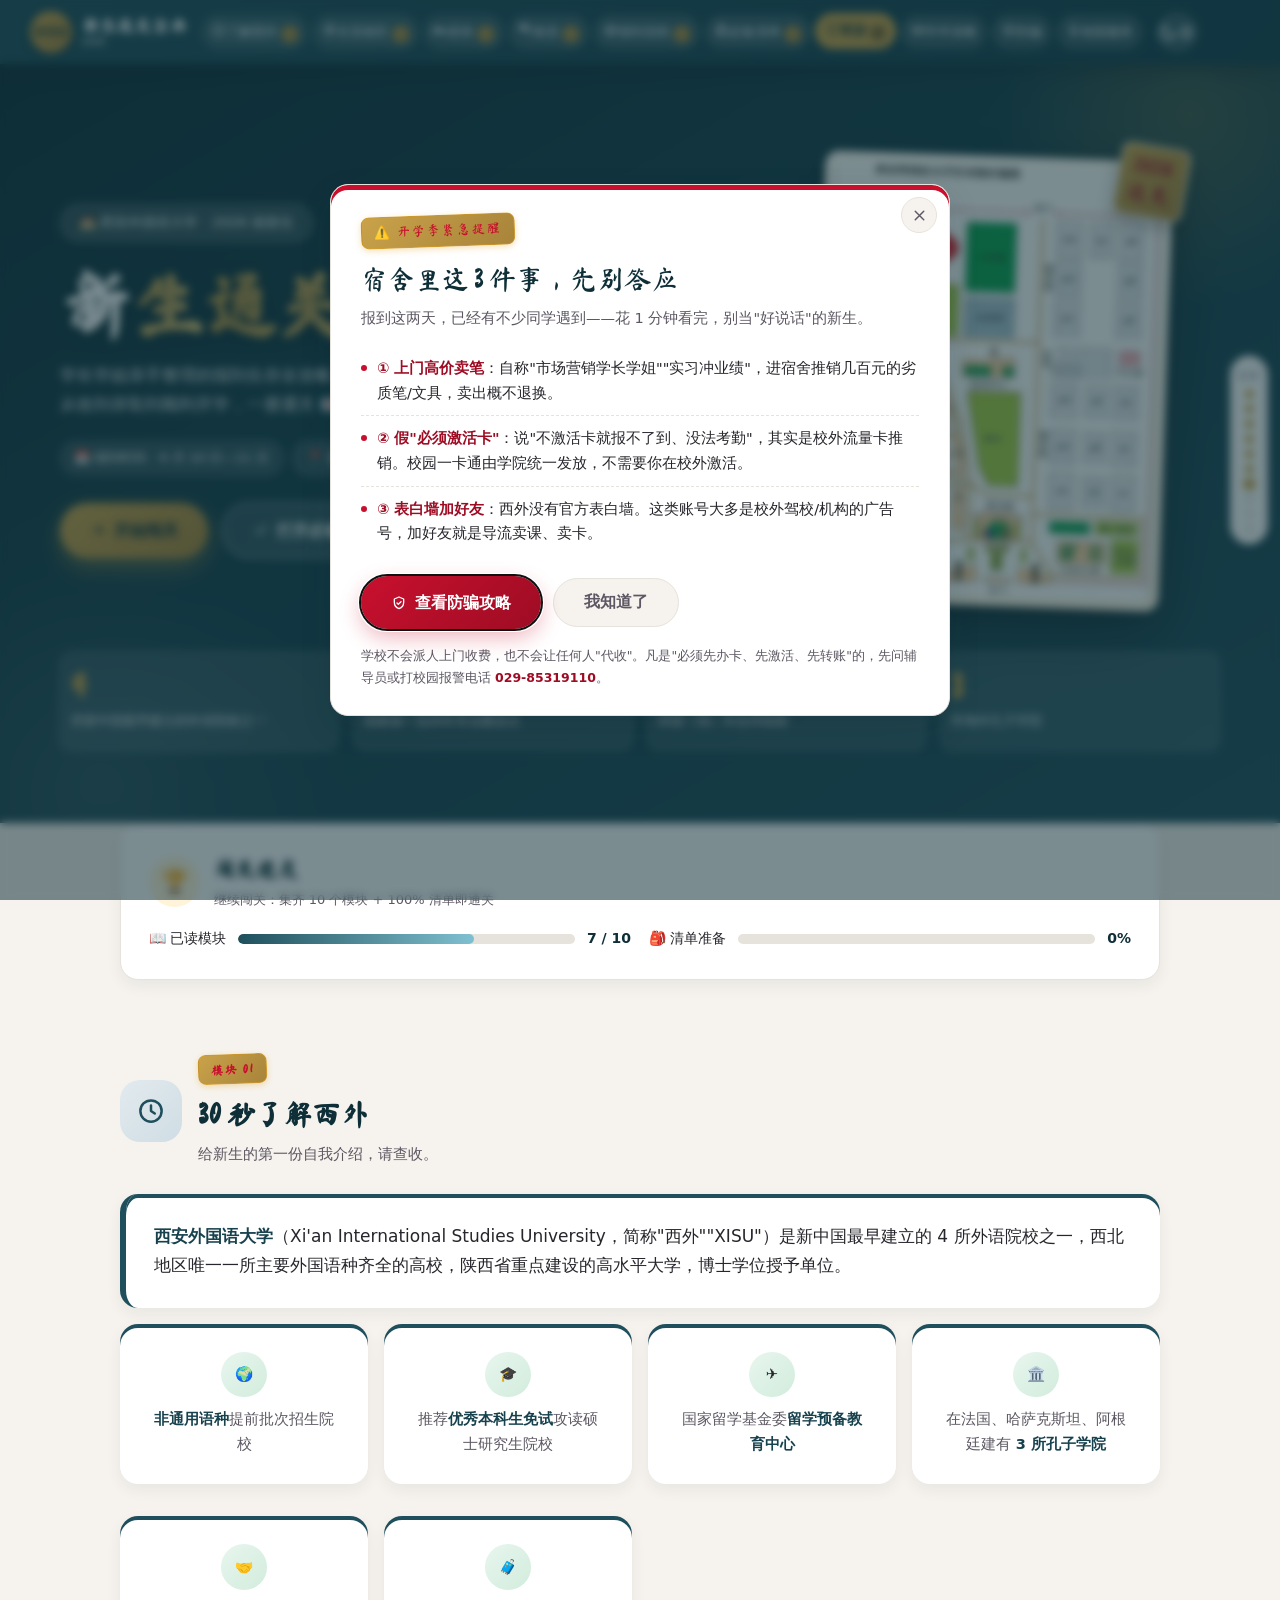
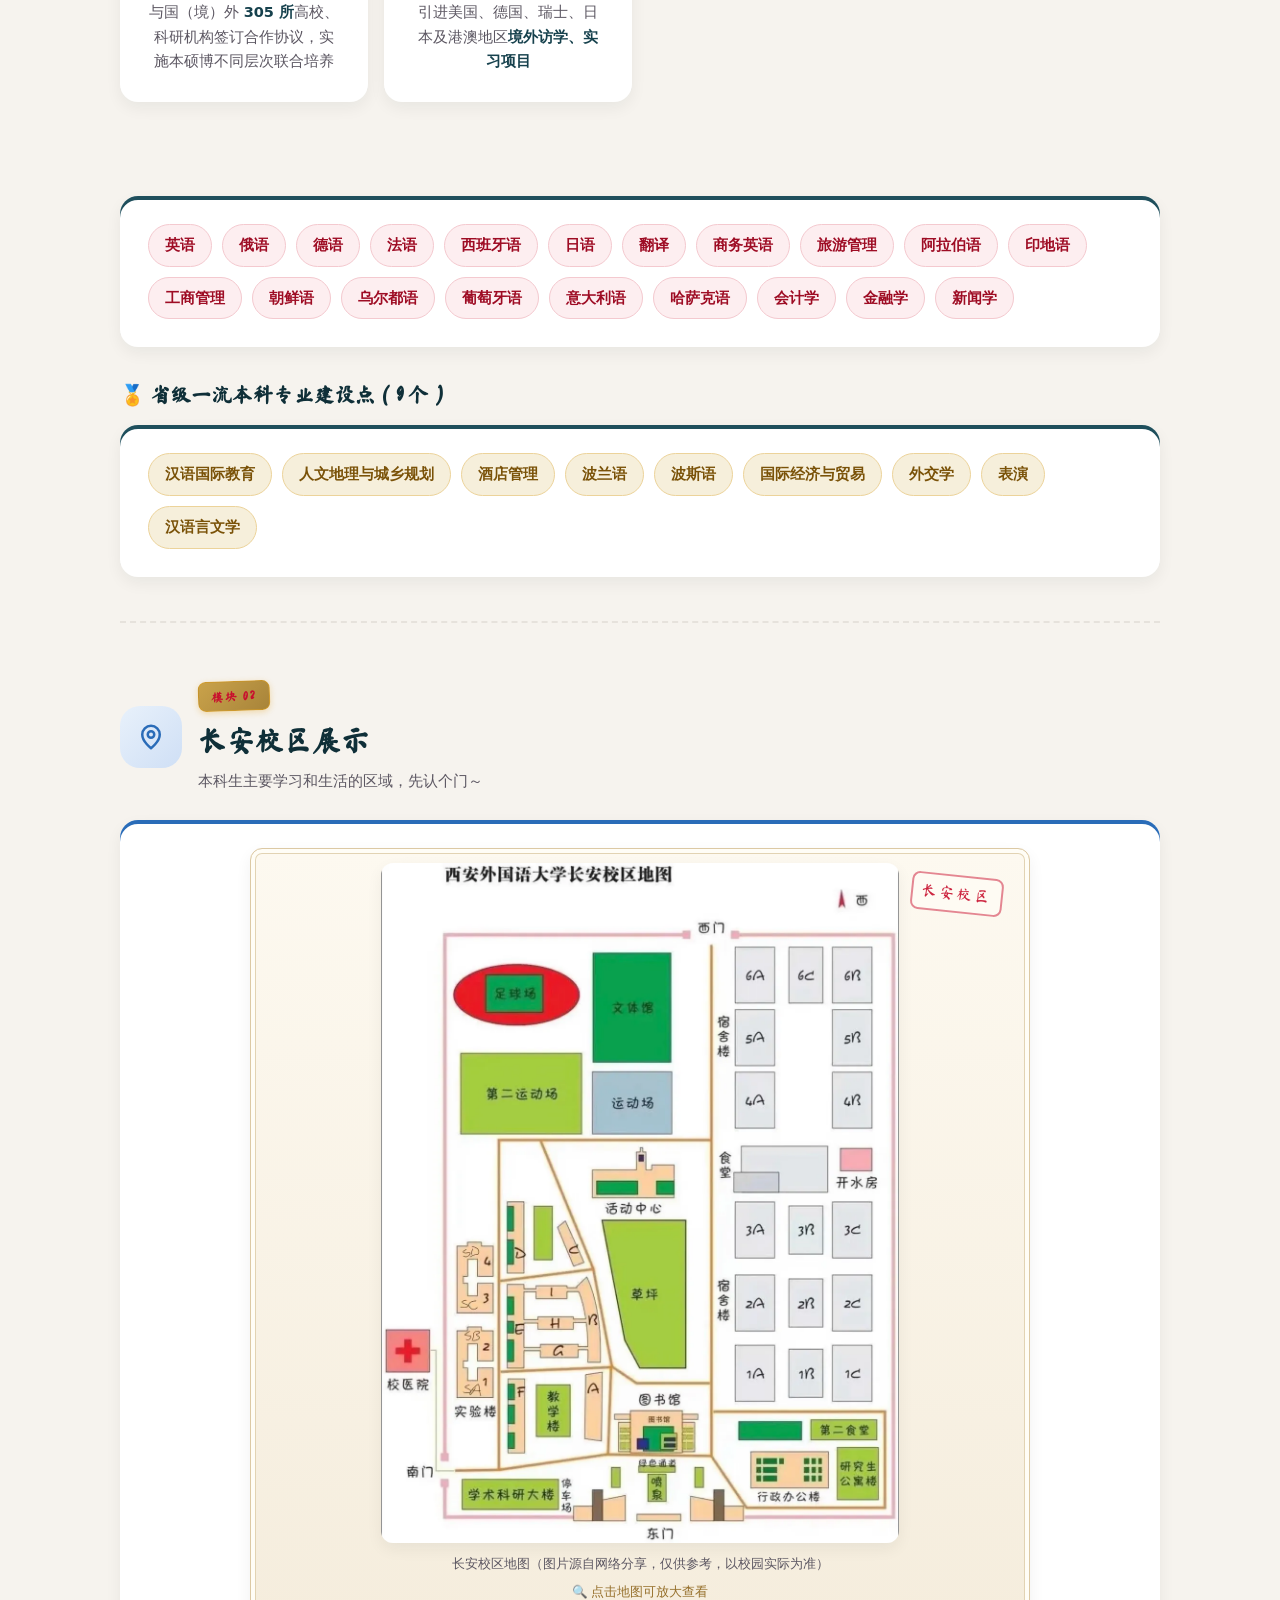
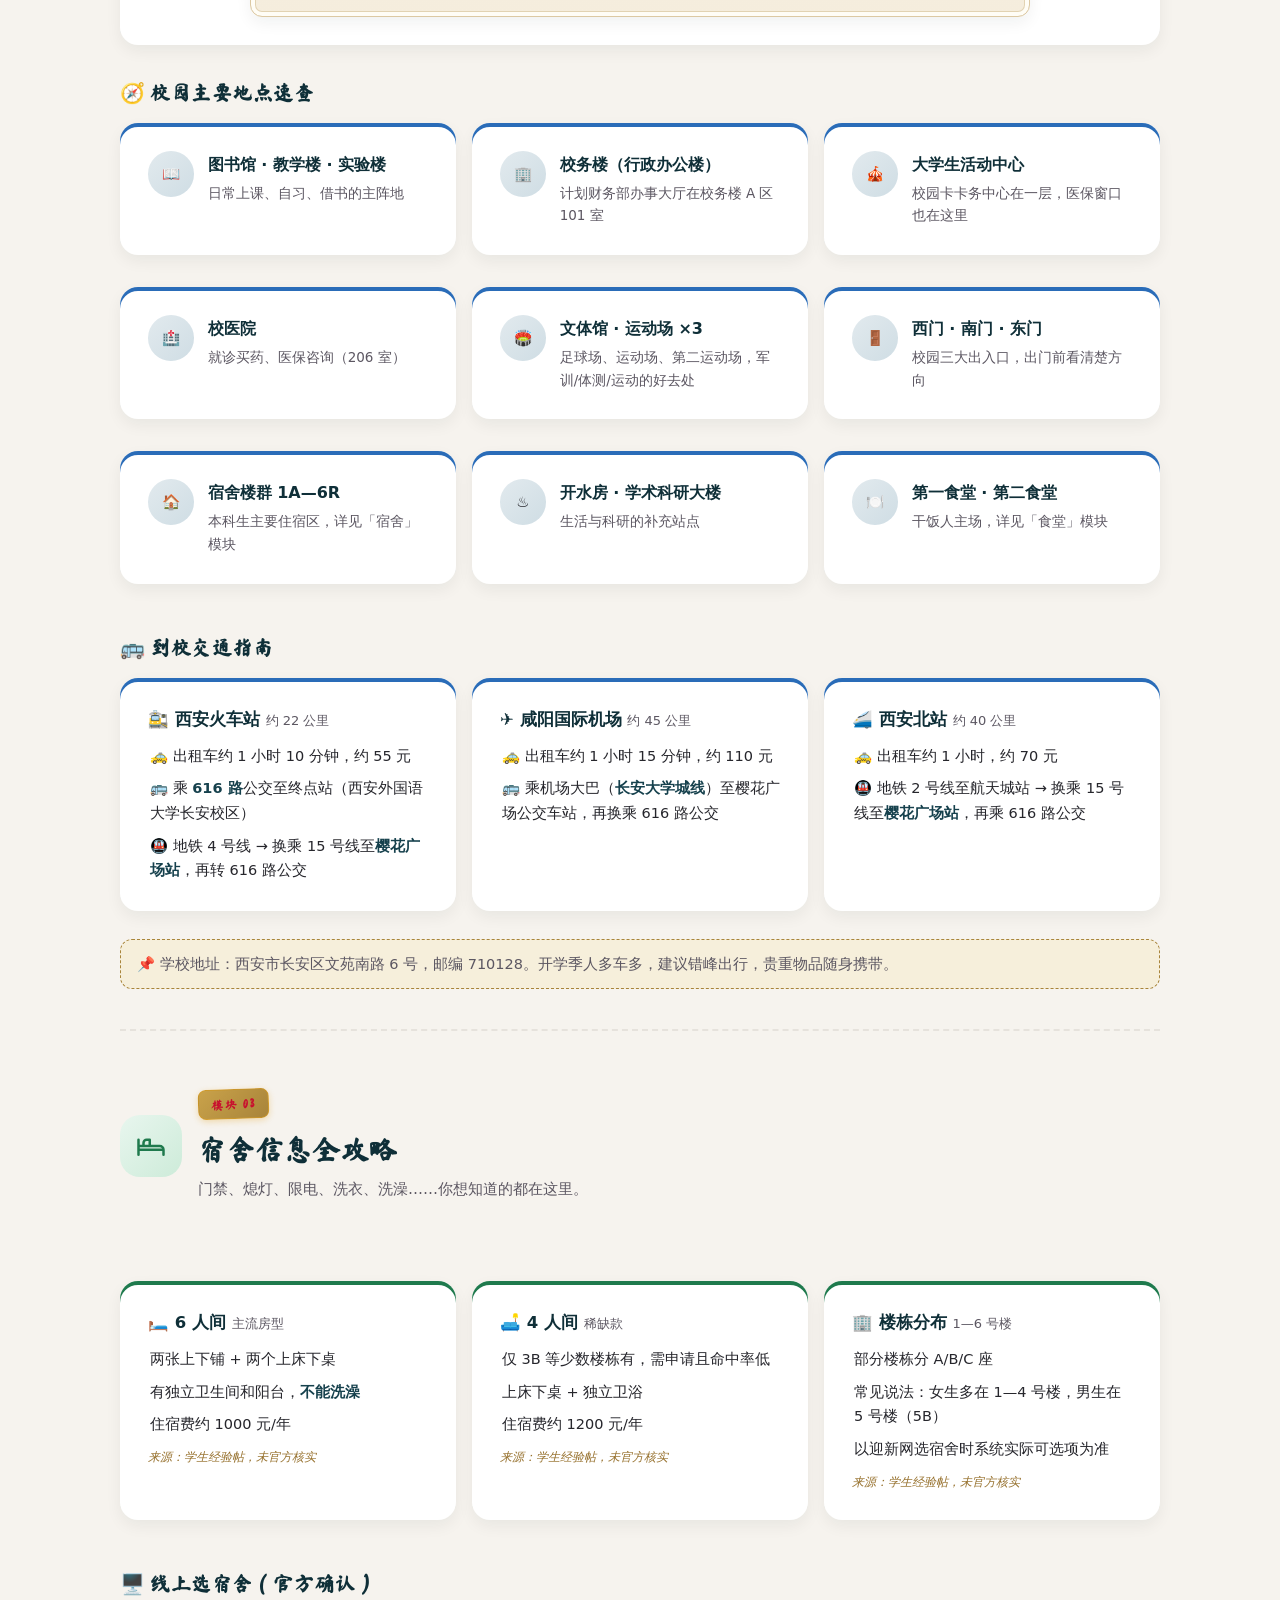
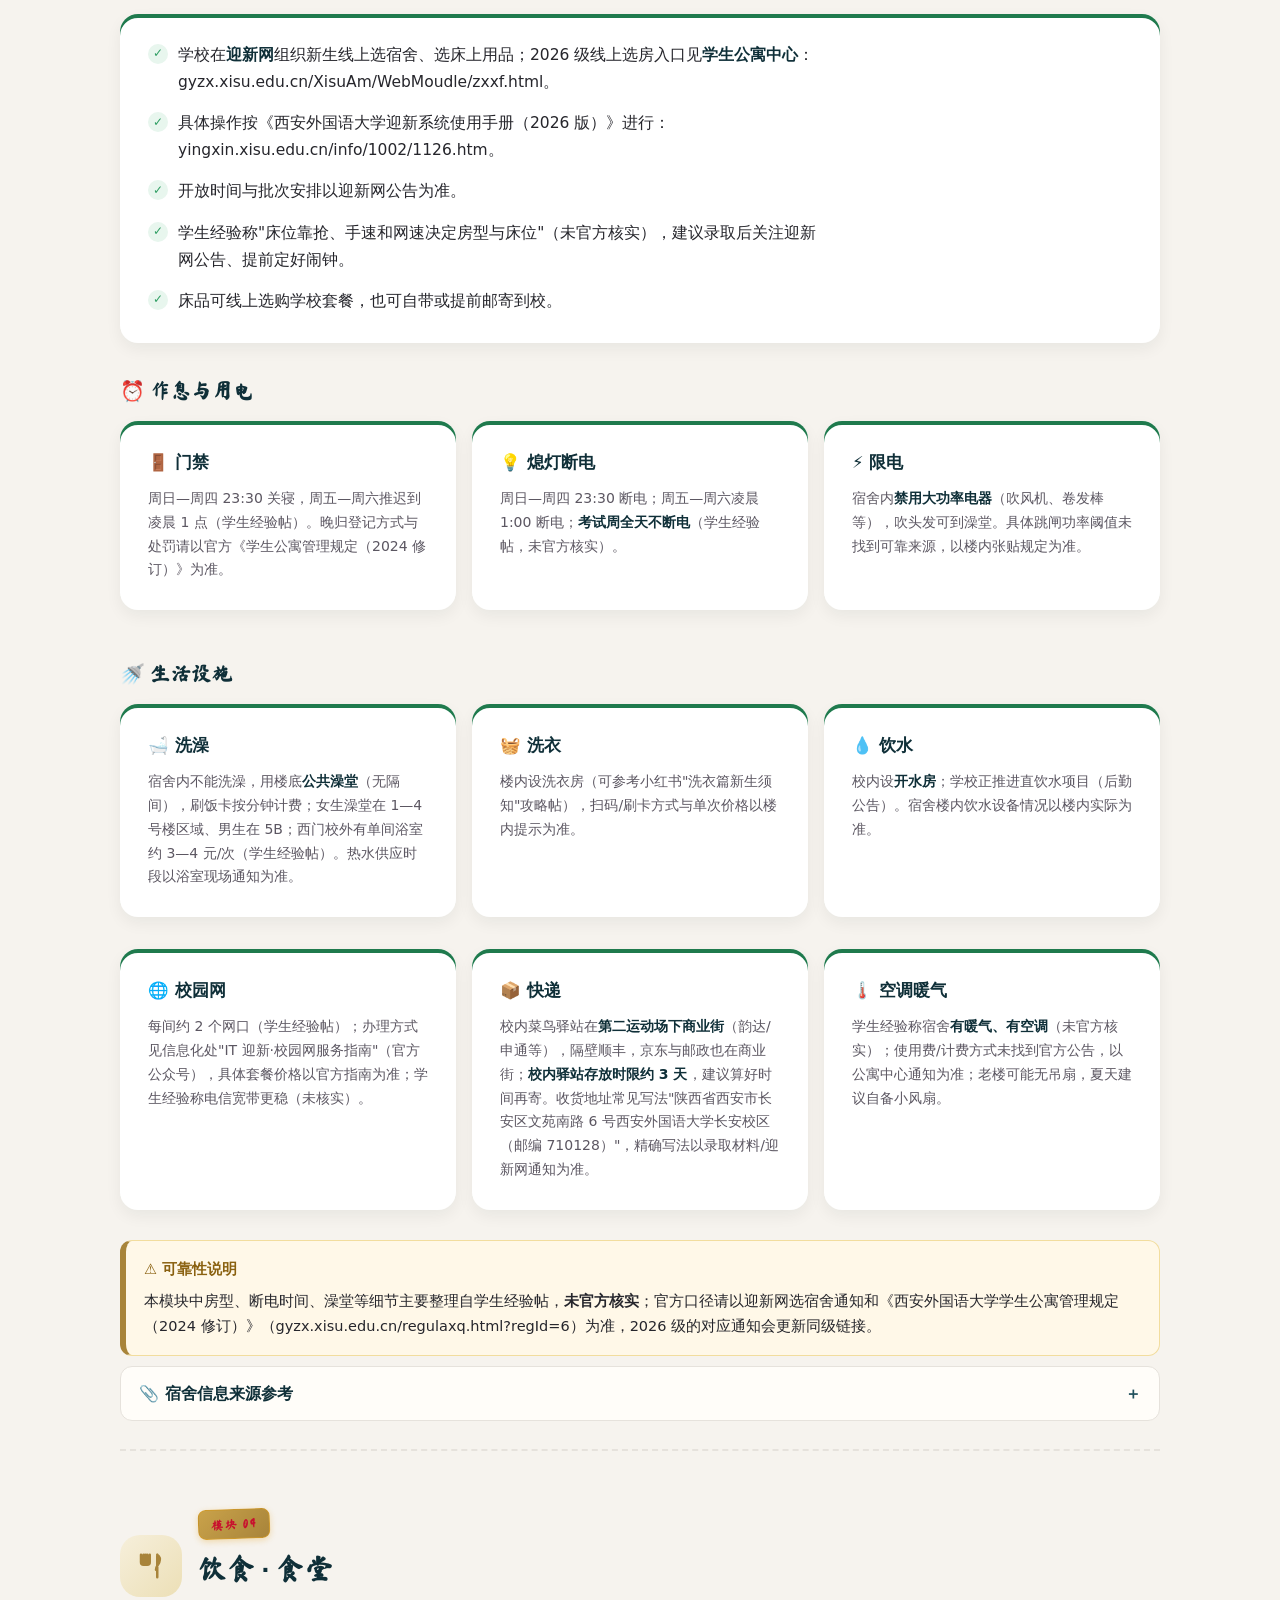
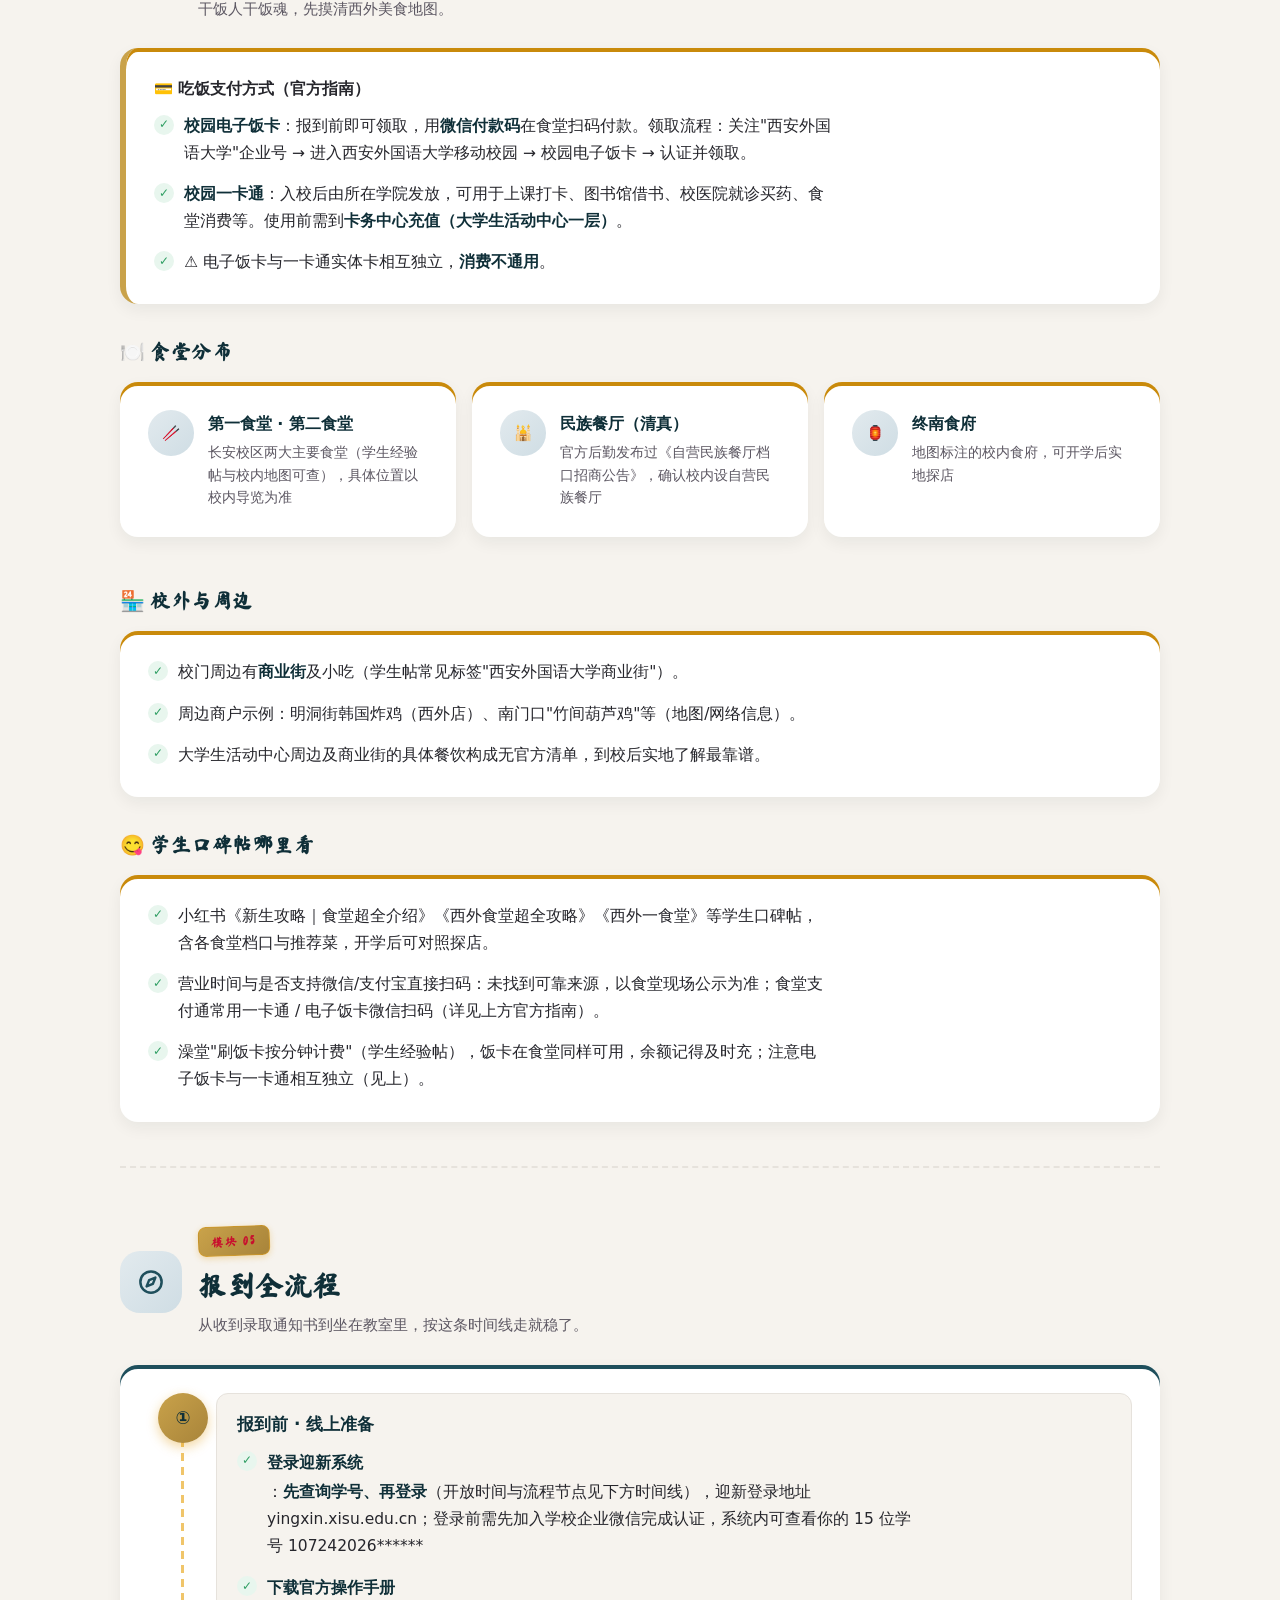
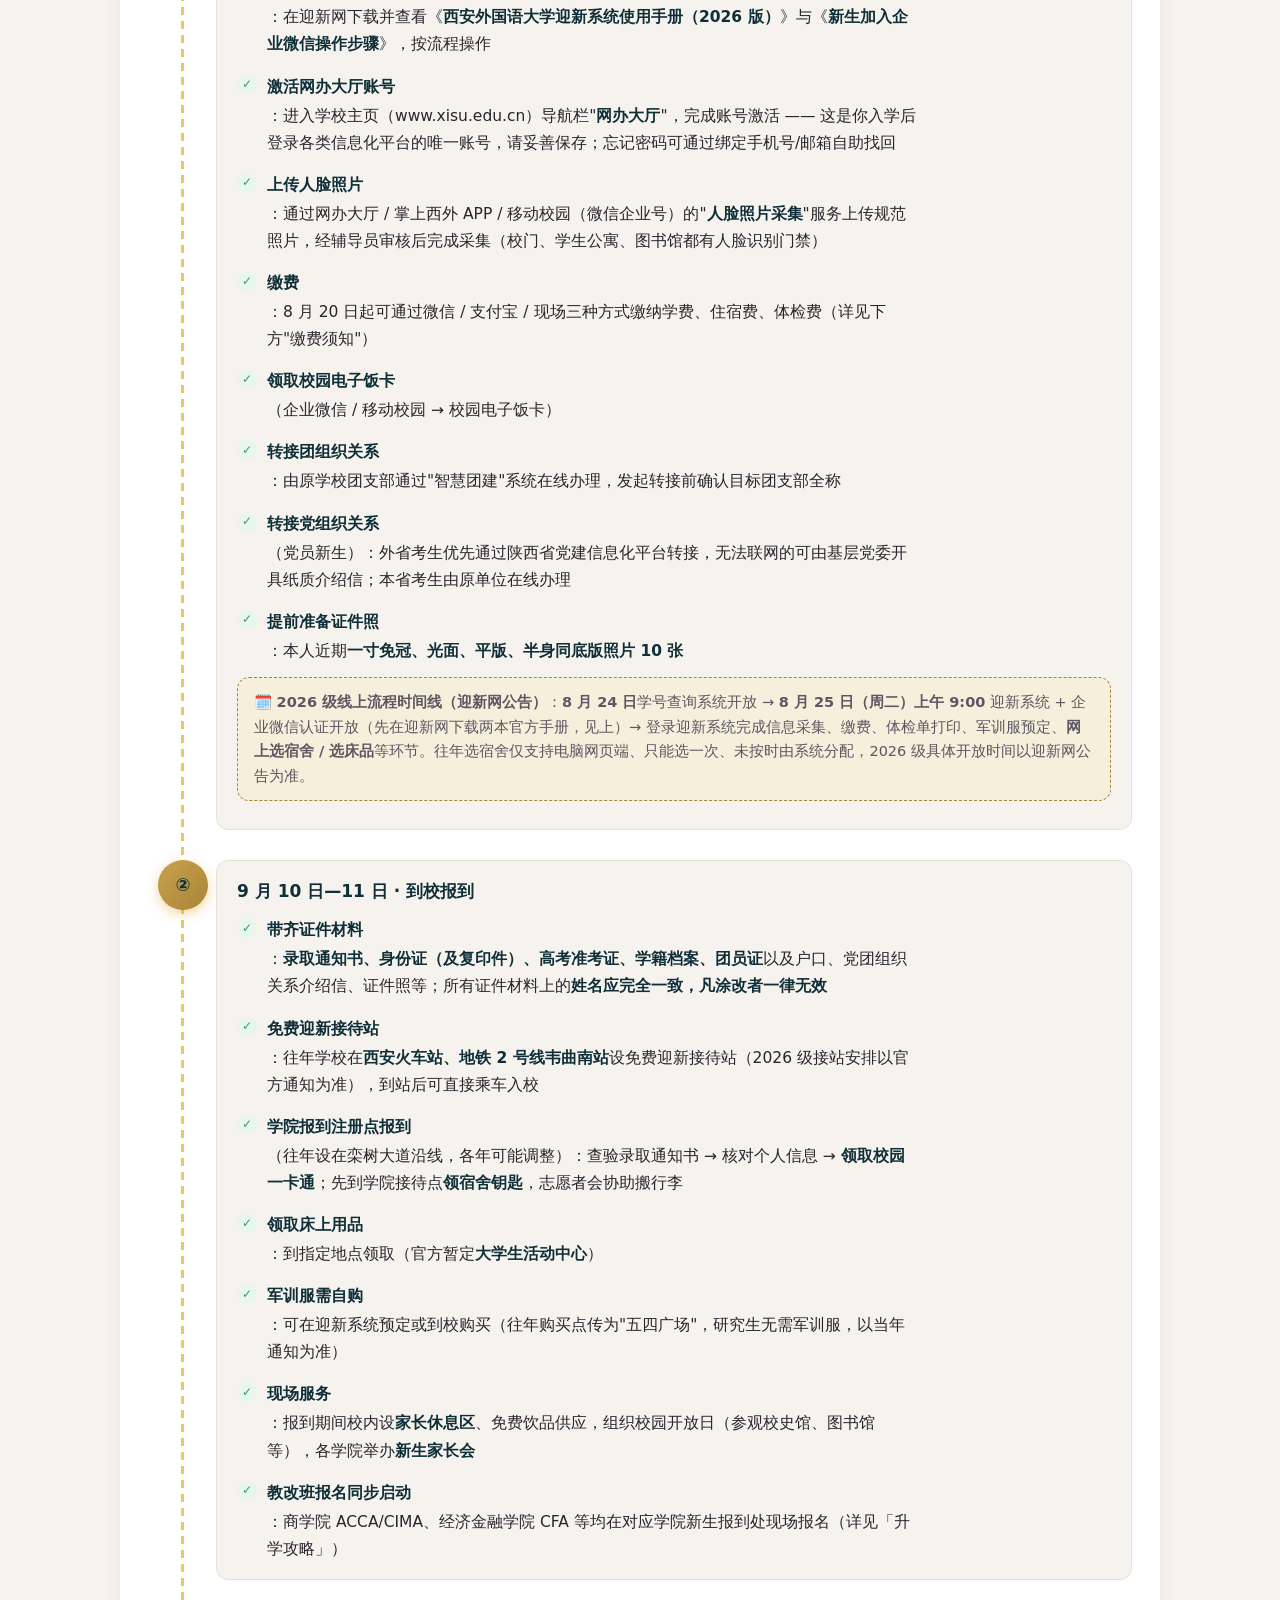
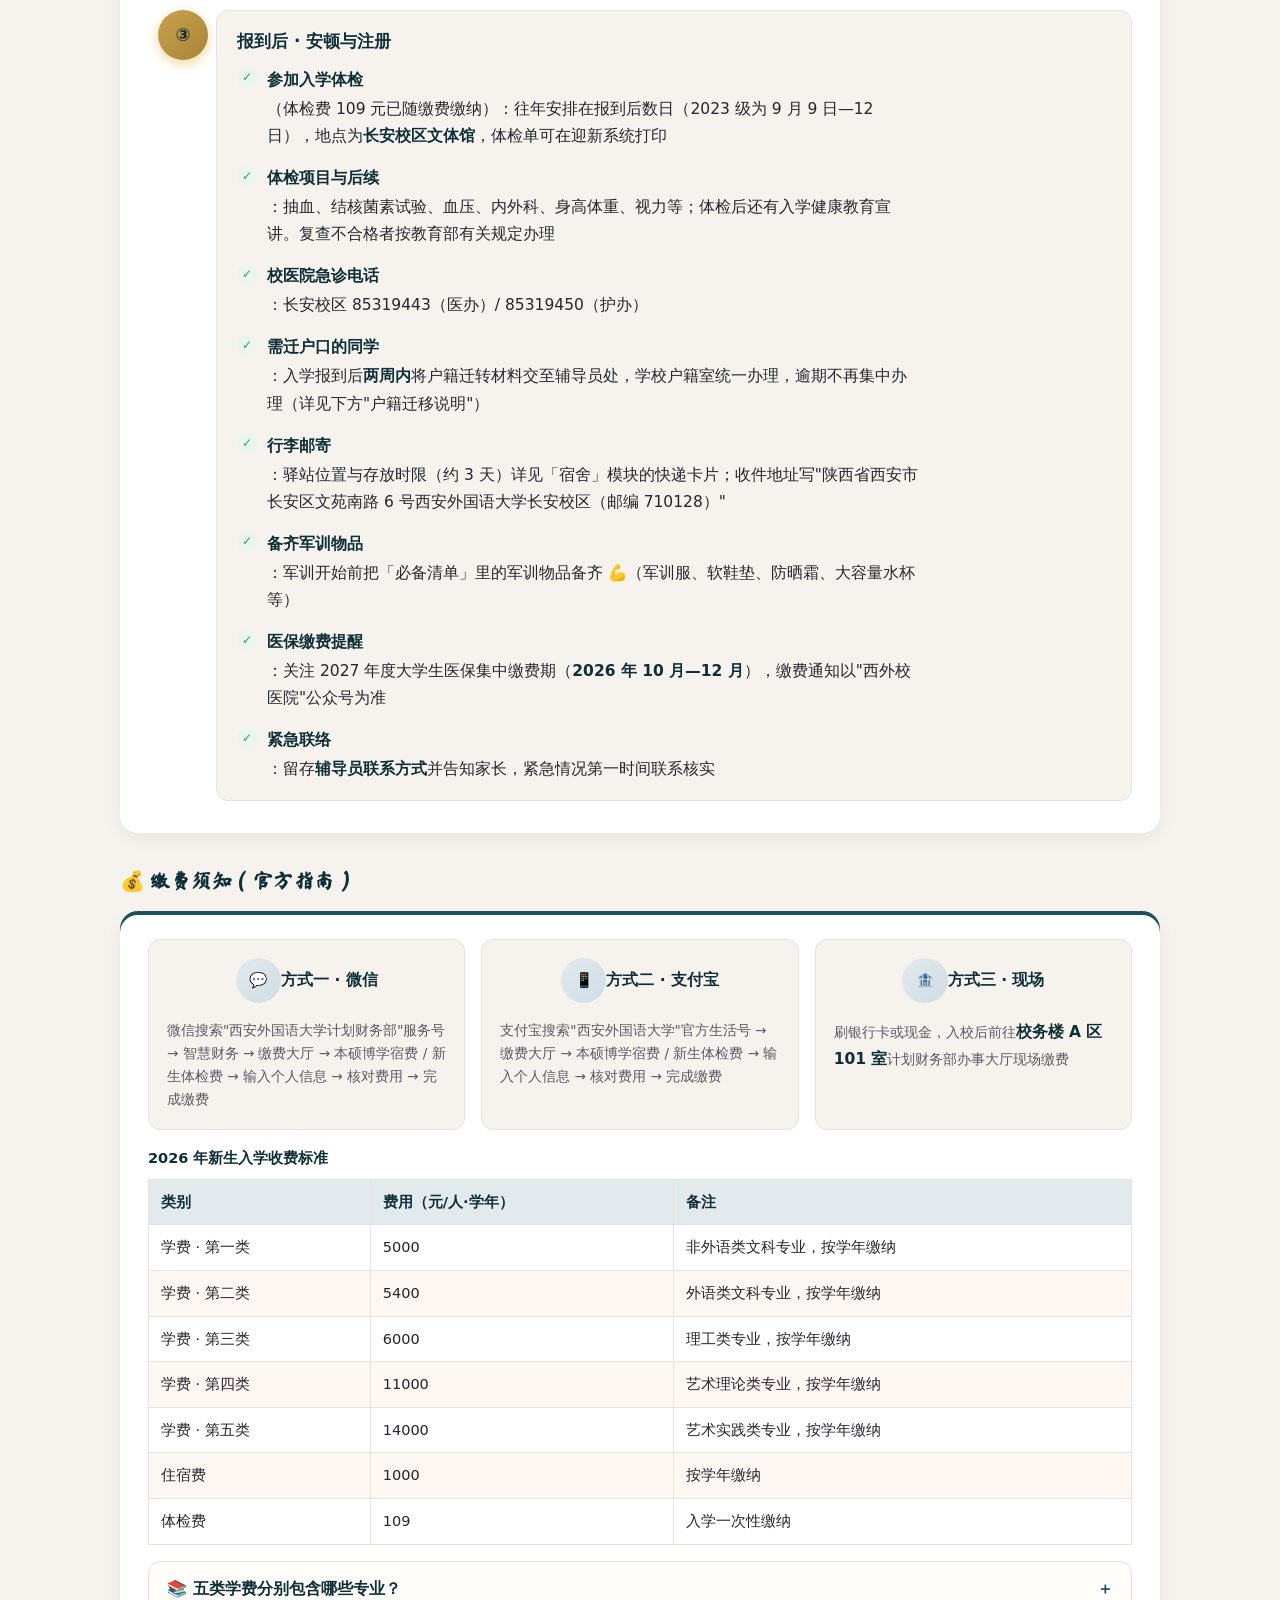
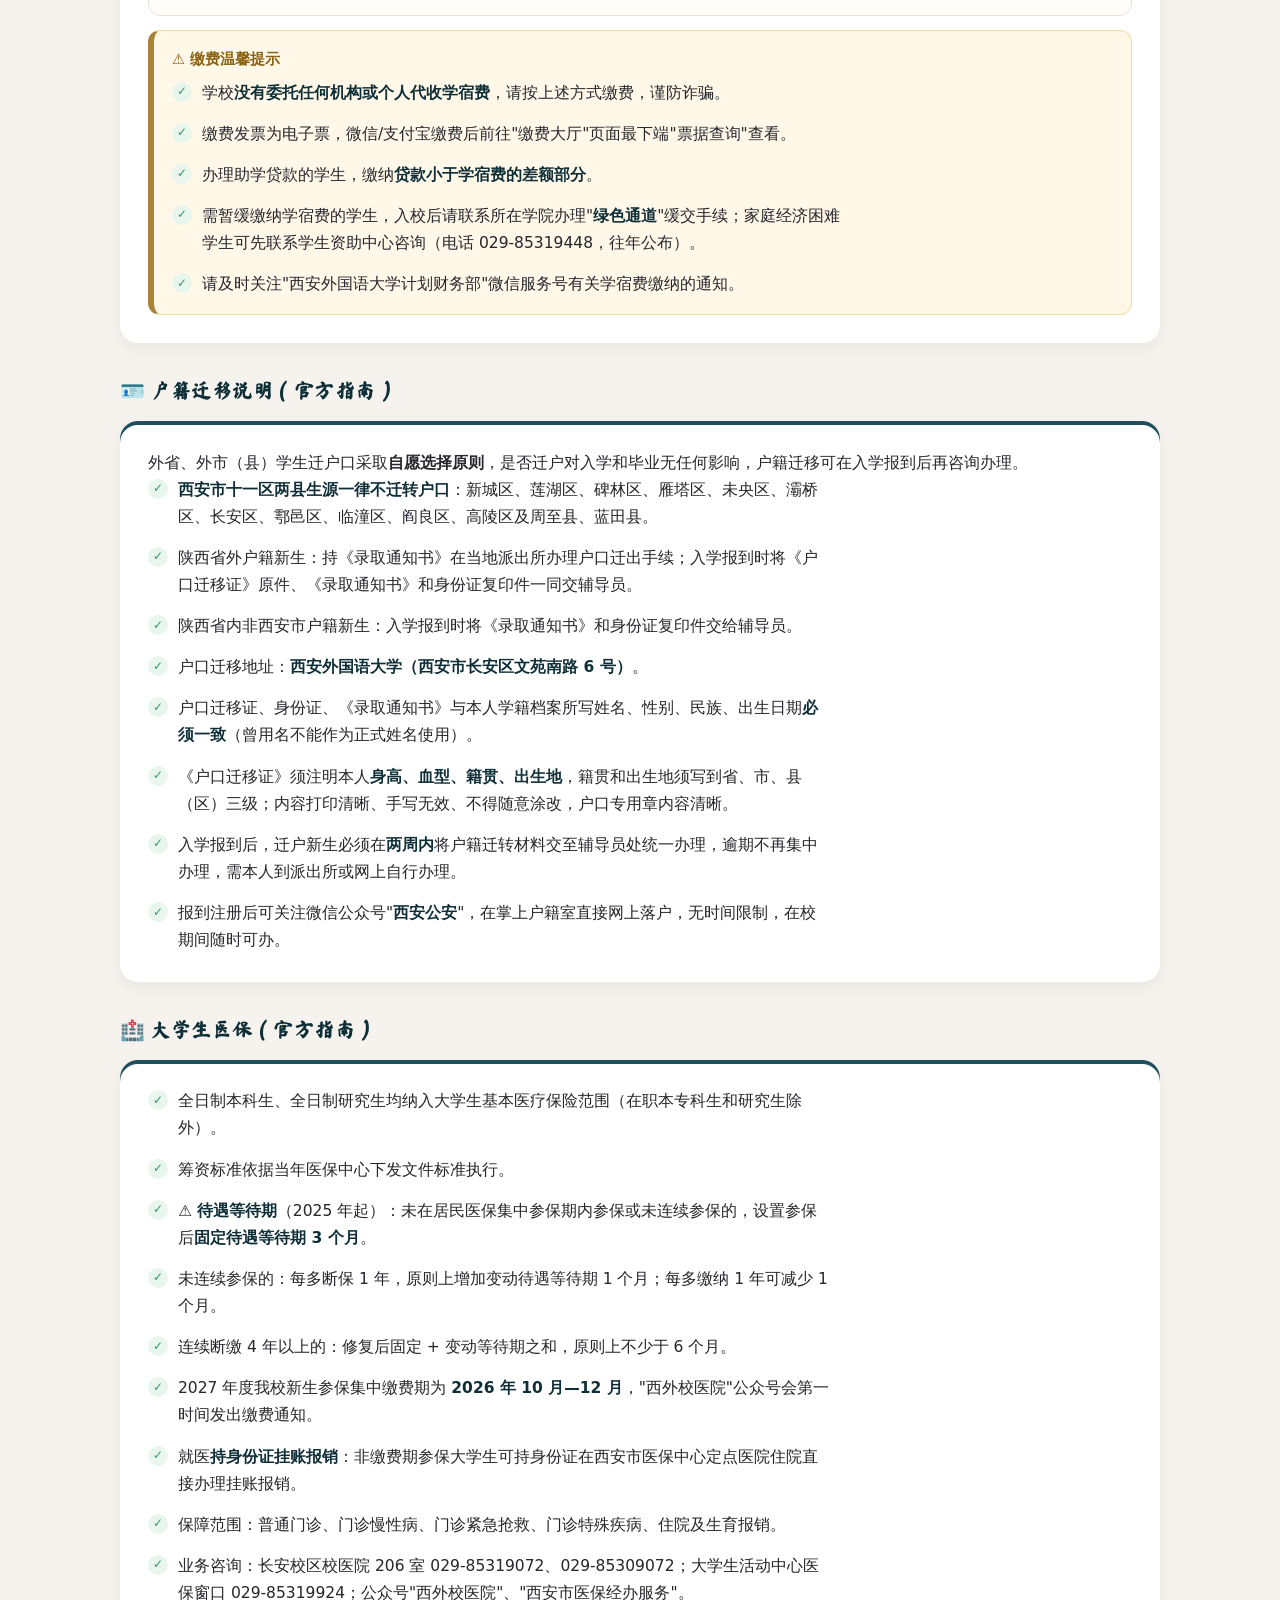
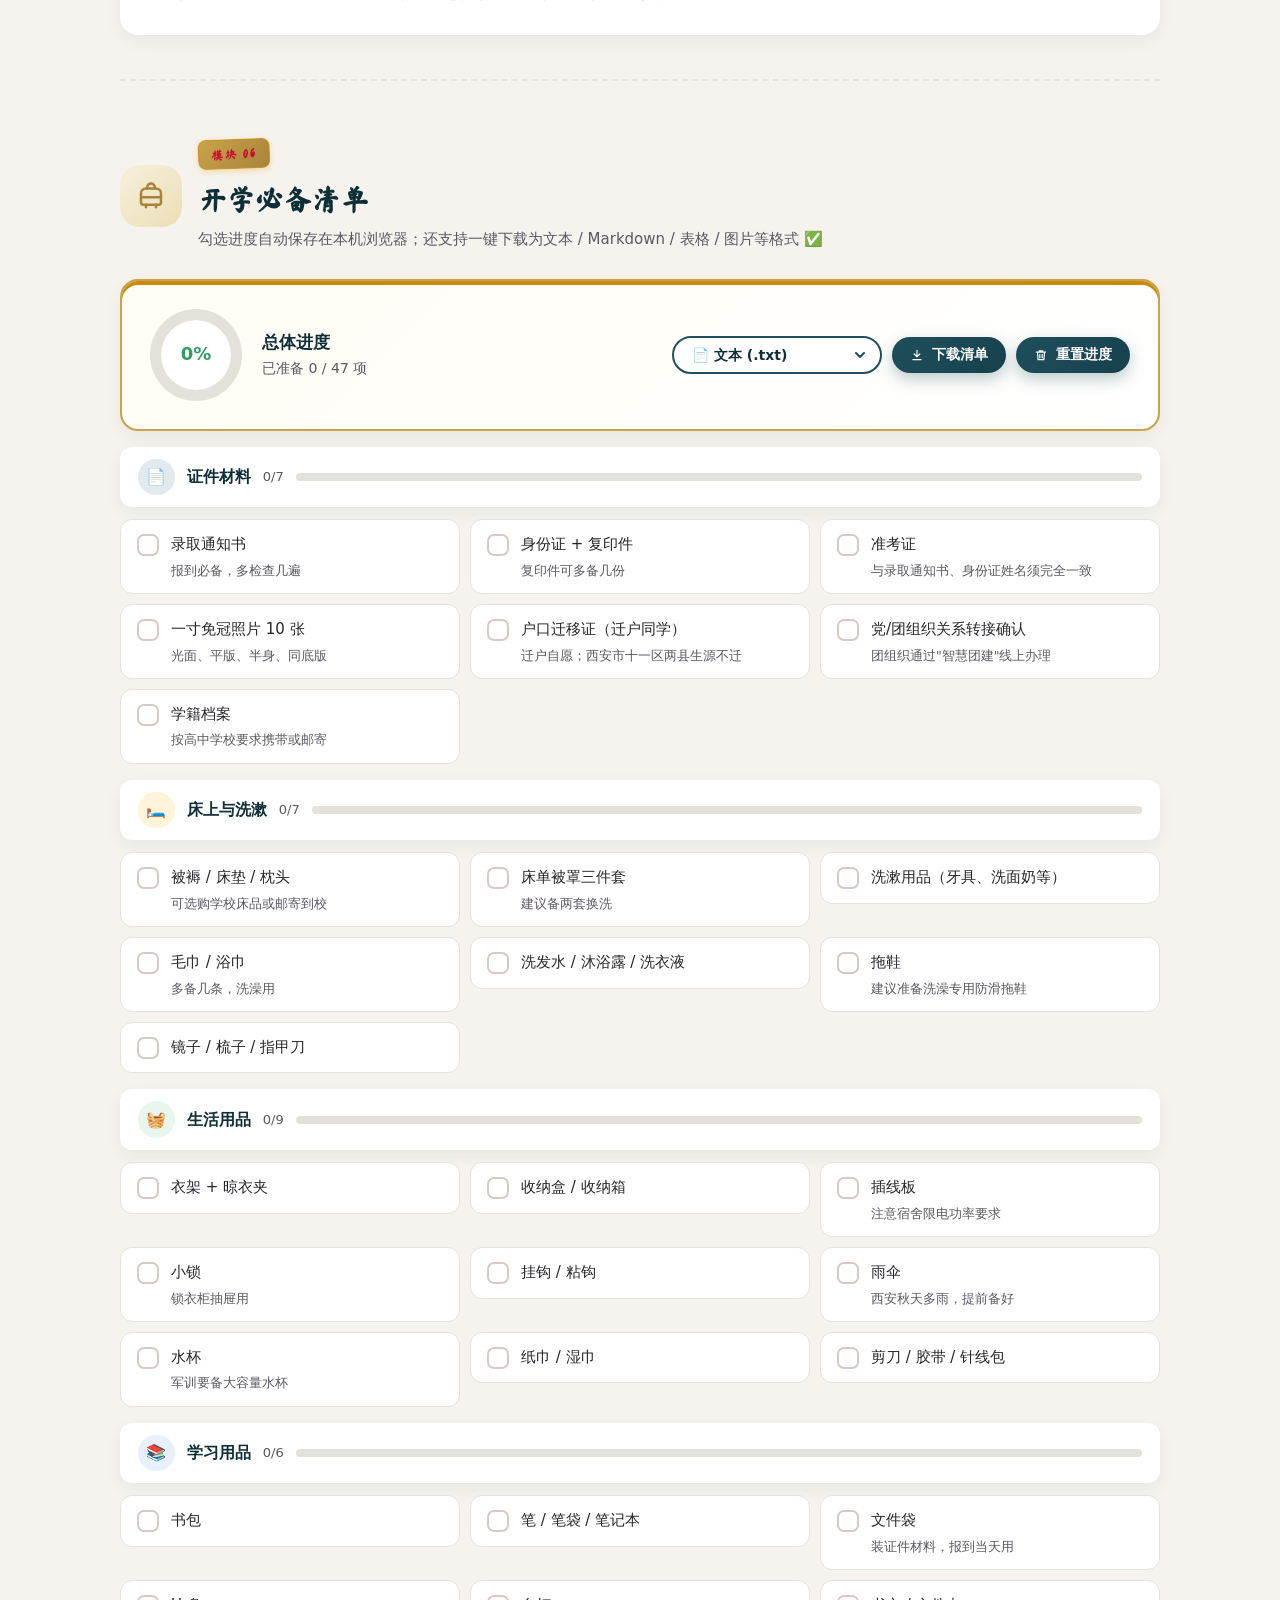
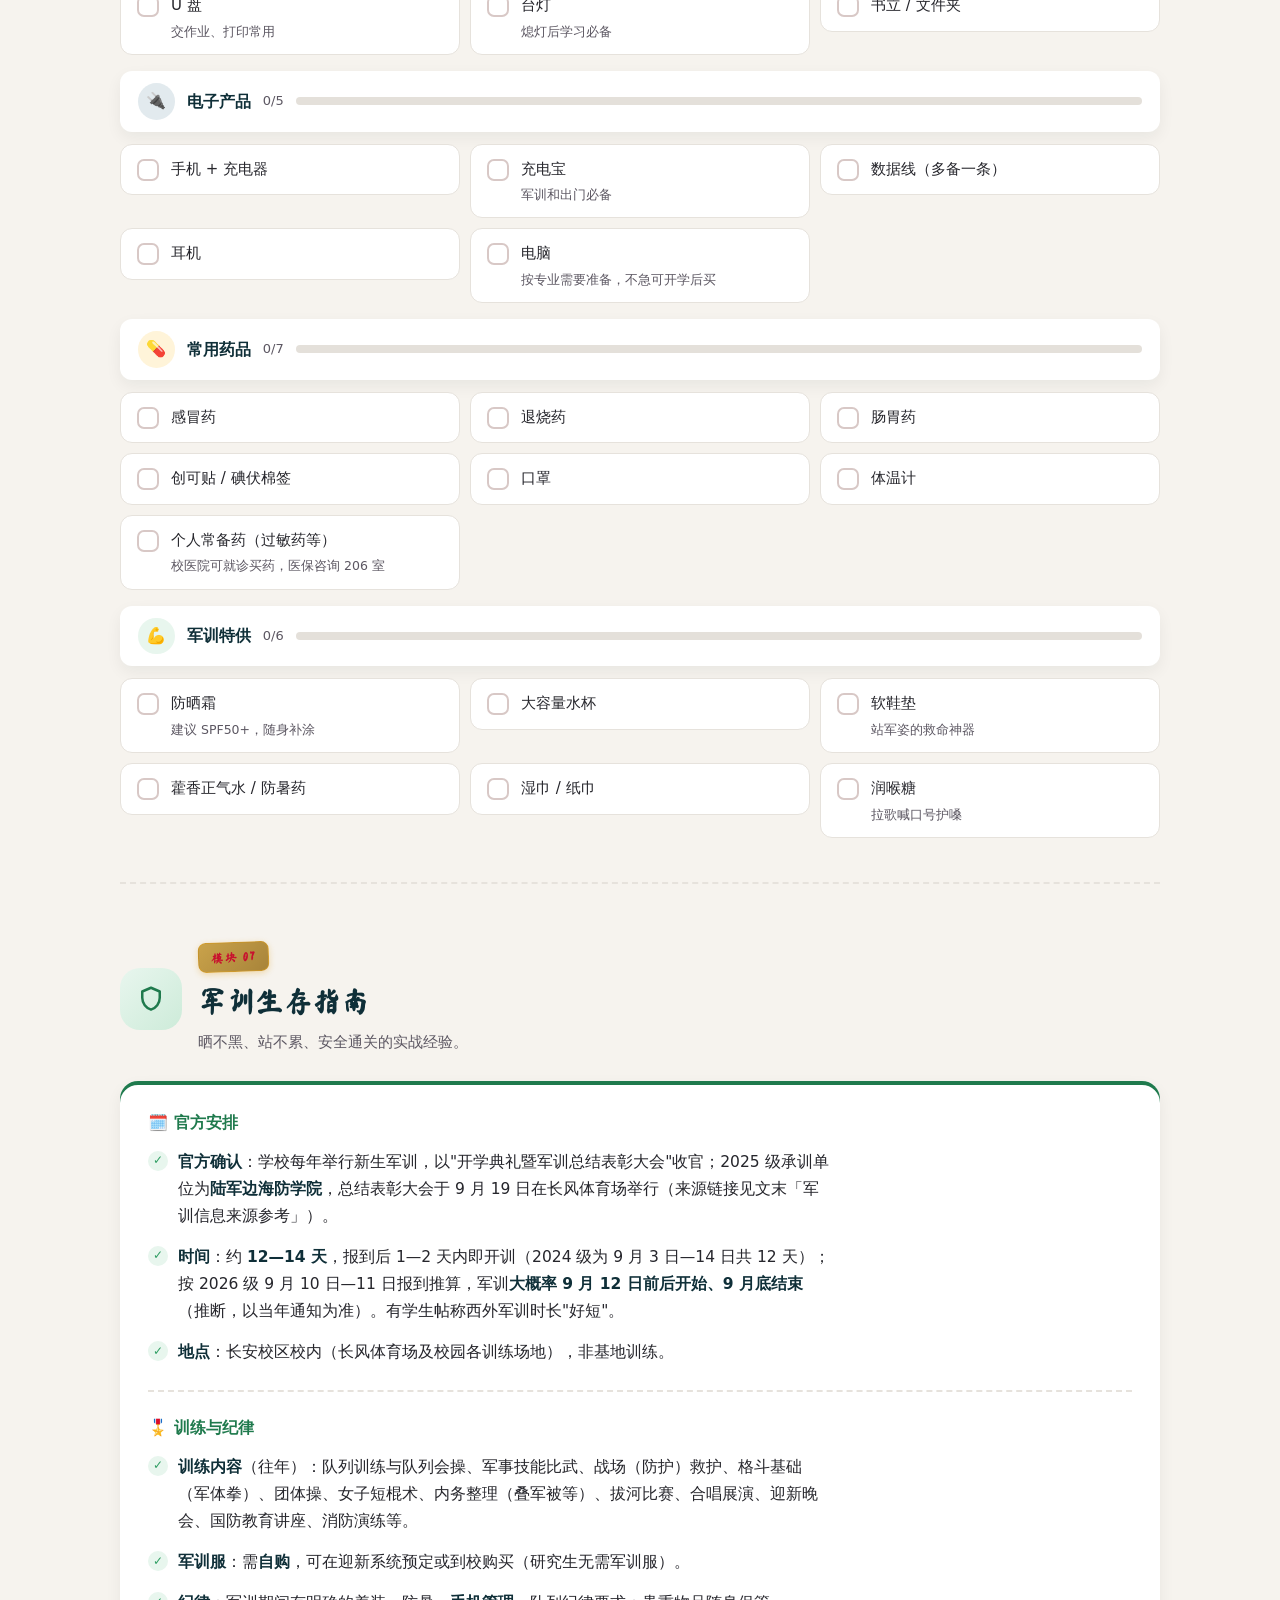
==== commit 6f75c0b1: "开学季防骗弹窗 + 防骗模块三类新骗局：新增 #scam-pop（每次加载弹出/4种关闭/主按钮跳#scam/朱印红警示+平滑动画/暗色与reduced-motion全覆盖）；#scam 新增「高价卖" ====
--- a/index.html
+++ b/index.html
@@ -98,6 +98,30 @@
 <!-- 阅读进度条 -->
 <div class="read-bar" id="read-bar" aria-hidden="true"></div>
 
+<!-- ======================= 开学季防骗提醒弹窗（每次打开页面弹出，可关闭） ======================= -->
+<div id="scam-pop" class="scam-pop modal-layer" role="dialog" aria-modal="true" aria-labelledby="scam-pop-title" aria-describedby="scam-pop-lead" hidden style="display:none">
+  <div class="scam-pop-card">
+    <button class="scam-pop-close" id="scam-pop-close" type="button" aria-label="关闭提醒">
+      <svg viewBox="0 0 24 24" class="ic"><path d="M6 6l12 12M18 6L6 18"/></svg>
+    </button>
+    <span class="scam-pop-kicker">⚠️ 开学季紧急提醒</span>
+    <h2 class="scam-pop-title" id="scam-pop-title">宿舍里这 3 件事，先别答应</h2>
+    <p class="scam-pop-lead" id="scam-pop-lead">报到这两天，已经有不少同学遇到——花 1 分钟看完，别当"好说话"的新生。</p>
+    <ul class="scam-pop-list">
+      <li><b>① 上门高价卖笔</b>：自称"市场营销学长学姐""实习冲业绩"，进宿舍推销几百元的劣质笔/文具，卖出概不退换。</li>
+      <li><b>② 假"必须激活卡"</b>：说"不激活卡就报不了到、没法考勤"，其实是校外流量卡推销。校园一卡通由学院统一发放，不需要你在校外激活。</li>
+      <li><b>③ 表白墙加好友</b>：西外没有官方表白墙。这类账号大多是校外驾校/机构的广告号，加好友就是导流卖课、卖卡。</li>
+    </ul>
+    <div class="scam-pop-foot">
+      <a class="btn scam-pop-cta" id="scam-pop-cta" href="#scam">
+        <svg viewBox="0 0 24 24" class="ic"><path d="M12 3 5 6v5c0 4.5 3 8.2 7 9.5 4-1.3 7-5 7-9.5V6z"/><path d="m9 12 2 2 4-4"/></svg>查看防骗攻略
+      </a>
+      <button class="btn btn-ghost scam-pop-later" id="scam-pop-later" type="button">我知道了</button>
+    </div>
+    <p class="scam-pop-tip">学校不会派人上门收费，也不会让任何人"代收"。凡是"必须先办卡、先激活、先转账"的，先问辅导员或打校园报警电话 <b>029-85319110</b>。</p>
+  </div>
+</div>
+
 <!-- ======================= 顶部导航 ======================= -->
 <header class="topbar" id="topbar">
   <div class="topbar-inner">
@@ -895,6 +919,7 @@
       <li>请勿随意加入各类<b>非官方新生群、兼职群、缴费群</b>，谨防网络诈骗与信息泄露风险。</li>
       <li>学校<b>没有委托任何机构或个人代收学宿费</b>，缴费只走官方渠道（微信/支付宝/校务楼现场）。</li>
       <li>关注校园安全官方公众号"<b>平安西外</b>"（微信号：Police-XISU）；校园 24 小时报警电话：<b>029-85319110</b>。</li>
+      <li><b>关于"办卡/激活"</b>：校园一卡通在入校后由所在学院统一发放，用于上课打卡、图书馆借书、校医院就诊买药、食堂消费，使用前到学校卡务中心（大学生活动中心一层）充值即可；<b>没有人会要求你去校外办卡、激活卡</b>。所谓"激活"只指网办大厅账号与企业微信认证，入口在学校官网（xisu.edu.cn），不存在任何流量卡代办。</li>
     </ul>
   </div>
   <h3 class="sub-title">🕵️ 常见骗局识别手册</h3>
@@ -912,9 +937,9 @@
       <p><b>应对</b>：只加官方公布的群；群内任何收费一律拒绝并举报。</p>
     </div>
     <div class="card scam-card">
-      <h4>🚪 宿舍上门推销</h4>
-      <p><b>套路</b>：冒充"学长学姐/勤工俭学"敲门，兜售劣质文具、英语报订阅、驾校、床品、电话卡。</p>
-      <p><b>识别</b>："低价批发让你代销""先交订金后发货""今天优惠明天涨价"都是典型话术。</p>
+      <h4>🚪 宿舍上门推销（含高价卖笔）</h4>
+      <p><b>套路</b>：冒充"学长学姐/勤工俭学/市场营销专业实习"敲门，兜售高价文具和笔、英语报订阅、驾校、床品、电话卡。</p>
+      <p><b>识别</b>："低价批发让你代销""先交订金后发货""今天优惠明天涨价""就差最后一单"都是典型话术。</p>
       <p><b>应对</b>：宿舍内不向陌生人付款、不垫资代销；需要学车/购物走正规渠道。</p>
     </div>
     <div class="card scam-card">
@@ -936,10 +961,22 @@
       <p><b>应对</b>：只在正规平台内交易，不私下转账、不点陌生退款链接、不透露验证码。</p>
     </div>
     <div class="card scam-card">
-      <h4>📶 电话卡/办卡推销</h4>
-      <p><b>套路</b>：推销"超低价大流量校园卡"，收款后失联，或以"实名激活"为由收集身份证、人脸信息冒名办卡。</p>
-      <p><b>识别</b>：正规校园卡由运营商官方渠道实名办理；"免费办卡还要先交押金"不正常。</p>
-      <p><b>应对</b>：办卡走运营商官方营业厅/官方线上渠道，不提供身份证、人脸、验证码。</p>
+      <h4>📶 假"必须激活卡"（流量卡冒充校园卡）</h4>
+      <p><b>套路</b>：趁报到忙乱，上门或在校门口说"你的卡还没激活，不激活就没法报到/打卡/进宿舍楼"，把你带到摊位办一张校外流量卡。</p>
+      <p><b>识别</b>：校园一卡通由学院统一发放、在卡务中心充值就能用，报名流程里<b>没有"先办流量卡"这一步</b>；催你"现在就办、过了今天就不能办"的，都是推销。</p>
+      <p><b>应对</b>：先问辅导员或宿管；学校通知只从学校官网、迎新网和官方公众号发出；办卡不提供身份证、人脸、验证码。</p>
+    </div>
+    <div class="card scam-card">
+      <h4>🖊️ 宿舍高价卖笔（"学长学姐实习冲业绩"）</h4>
+      <p><b>套路</b>：自称"市场营销专业的学长学姐"敲门，说实习要冲业绩、就差最后几单，让你整盒、整箱买笔或文具，一开口几百元，还很会说"支持一下学长学姐"。</p>
+      <p><b>识别</b>：学校不会安排学生上门卖东西，也没有"买笔帮学长完成实习"这种事；按支算成本很低的笔被吹成"进口/考试专用"卖高价；"今天优惠、明天涨价""就差你这一单"都是催你赶紧掏钱的套路。</p>
+      <p><b>应对</b>：不开门洽谈、不付款、不垫资代销，宿舍楼下不向陌生人转账；遇到敲门的及时告诉宿管或宿舍同学，必要时打电话报警。</p>
+    </div>
+    <div class="card scam-card">
+      <h4>💬 假"表白墙"加好友（其实是广告号）</h4>
+      <p><b>套路</b>：用学校名头建"西外表白墙""新生互助墙"之类账号，加你好友后开始发驾校、考证、兼职、卖卡广告，有的要你转发集赞或先交"入群费、会员费"。</p>
+      <p><b>识别</b>：<b>西外没有官方表白墙</b>，这类账号多为校外个人或机构运营；官方信息只从学校官网、迎新网和官方公众号发布；"加好友就送资料""先交钱进内部群"都是导流话术。</p>
+      <p><b>应对</b>：不通过陌生"表白墙"的好友申请、不点它发的链接、不付费进群；已加的可直接删除并举报账号。</p>
     </div>
     <div class="card scam-card">
       <h4>🎭 冒充学长学姐套近乎</h4>
--- a/assets/css/style.css
+++ b/assets/css/style.css
@@ -1518,3 +1518,161 @@
   .map-figure img { transition: none; }
   .map-figure img:hover { transform: none; }
 }
+
+/* ============================================================
+   2026 视觉升级（四）：开学季防骗提醒弹窗（#scam-pop）
+   朱印红警示 + 墨青文字 + 古金印章 kicker；动画只用 opacity/transform
+   ============================================================ */
+#scam-pop {
+  position: fixed;
+  inset: 0;
+  z-index: 420;
+  display: flex;
+  align-items: center;
+  justify-content: center;
+  padding: 20px;
+  background: rgba(15, 47, 56, .55);
+  backdrop-filter: blur(4px);
+  -webkit-backdrop-filter: blur(4px);
+  animation: scamVeilIn .26s ease-out;
+}
+#scam-pop[hidden] { display: none; }
+
+.scam-pop-card {
+  position: relative;
+  width: min(100%, 620px);
+  /* auto 外边距：卡片高于视口时 flex 居中也不会裁掉顶部，改为可滚动 */
+  margin: auto;
+  max-height: min(88vh, 720px);
+  overflow-y: auto;
+  -webkit-overflow-scrolling: touch;
+  background: var(--card);
+  border: 1px solid var(--line);
+  border-radius: var(--radius);
+  box-shadow: var(--shadow-lg), inset 0 5px 0 var(--stamp);
+  padding: 30px 30px 26px;
+  animation: scamCardIn .3s cubic-bezier(.2, .9, .3, 1.15) both;
+}
+@keyframes scamVeilIn { from { opacity: 0; } }
+@keyframes scamCardIn { from { opacity: 0; transform: translateY(18px) scale(.96); } }
+#scam-pop.is-closing { animation: scamVeilOut .16s ease-in forwards; }
+#scam-pop.is-closing .scam-pop-card { animation: scamCardOut .16s ease-in forwards; }
+@keyframes scamVeilOut { to { opacity: 0; } }
+@keyframes scamCardOut { to { opacity: 0; transform: translateY(10px) scale(.98); } }
+
+.scam-pop-close {
+  position: absolute;
+  top: 12px;
+  right: 12px;
+  width: 36px;
+  height: 36px;
+  display: flex;
+  align-items: center;
+  justify-content: center;
+  border: 1px solid var(--line);
+  border-radius: 50%;
+  background: var(--paper);
+  color: var(--ink-soft);
+  cursor: pointer;
+  transition: transform .15s, color .15s, border-color .15s;
+}
+.scam-pop-close .ic { width: 17px; height: 17px; }
+.scam-pop-close:hover { color: var(--stamp); border-color: var(--stamp); transform: rotate(90deg); }
+
+.scam-pop-kicker {
+  display: inline-block;
+  font-family: var(--font-display);
+  font-size: 13px;
+  letter-spacing: 2px;
+  color: var(--stamp);
+  background: linear-gradient(135deg, var(--gold), var(--gold-deep));
+  border: 1px solid rgba(224, 156, 20, .5);
+  border-radius: 8px;
+  padding: 4px 12px;
+  transform: rotate(-2deg);
+  box-shadow: 0 2px 6px rgba(224, 156, 20, .3);
+}
+.scam-pop-title {
+  font-family: var(--font-display);
+  font-weight: 400;
+  font-size: 27px;
+  line-height: 1.35;
+  color: var(--red-dark);
+  margin: 14px 0 8px;
+}
+.scam-pop-lead { font-size: 14.5px; color: var(--ink-soft); }
+.scam-pop-list { margin: 16px 0 4px; }
+.scam-pop-list li {
+  position: relative;
+  padding: 10px 0 10px 16px;
+  border-top: 1px dashed var(--line);
+  font-size: 14.5px;
+  color: var(--ink);
+}
+.scam-pop-list li:first-child { border-top: none; }
+.scam-pop-list li::before {
+  content: "";
+  position: absolute;
+  left: 0;
+  top: 19px;
+  width: 6px;
+  height: 6px;
+  border-radius: 50%;
+  background: var(--stamp);
+}
+.scam-pop-list b { color: var(--stamp-deep); }
+
+.scam-pop-foot { display: flex; flex-wrap: wrap; gap: 12px; align-items: center; margin-top: 20px; }
+.scam-pop-cta {
+  position: relative;
+  overflow: hidden;
+  color: #fff;
+  background: linear-gradient(135deg, var(--stamp), var(--stamp-deep));
+  box-shadow: 0 8px 22px rgba(200, 16, 46, .32);
+}
+.scam-pop-cta::after {
+  content: "";
+  position: absolute;
+  inset: 0;
+  border-radius: inherit;
+  background: radial-gradient(circle at 50% 50%, rgba(255, 255, 255, .38), transparent 62%);
+  opacity: 0;
+  pointer-events: none;
+  animation: scamCtaPulse 2.6s ease-in-out infinite;
+}
+@keyframes scamCtaPulse { 0%, 100% { opacity: 0; } 50% { opacity: .55; } }
+.scam-pop-later {
+  background: var(--paper);
+  color: var(--ink-soft);
+  border: 1.5px solid var(--line);
+}
+.scam-pop-later:hover { color: var(--red-dark); border-color: var(--red); }
+.scam-pop-tip { margin-top: 16px; font-size: 12.5px; color: var(--ink-soft); line-height: 1.75; }
+.scam-pop-tip b { color: var(--stamp-deep); }
+
+html[data-theme="dark"] #scam-pop { background: rgba(0, 0, 0, .64); }
+html[data-theme="dark"] .scam-pop-card { border-color: #322a38; box-shadow: var(--shadow-lg), inset 0 5px 0 var(--stamp); }
+html[data-theme="dark"] .scam-pop-title { color: #7fc0d0; }
+html[data-theme="dark"] .scam-pop-kicker { color: #6f0a1a; }
+html[data-theme="dark"] .scam-pop-list b, html[data-theme="dark"] .scam-pop-tip b { color: #ff8195; }
+html[data-theme="dark"] .scam-pop-list li { border-top-color: #2a2e34; }
+html[data-theme="dark"] .scam-pop-close { background: #23272d; border-color: #3a4248; color: #9aa0a8; }
+html[data-theme="dark"] .scam-pop-later { background: #23272d; border-color: #3a4248; color: #cfc8d8; }
+
+@media (max-width: 520px) {
+  #scam-pop { padding: 14px; }
+  .scam-pop-card { padding: 26px 18px 22px; max-height: 90vh; }
+  .scam-pop-title { font-size: 22px; }
+  .scam-pop-lead, .scam-pop-list li { font-size: 14px; }
+  .scam-pop-foot { gap: 10px; }
+  .scam-pop-foot .btn { flex: 1 1 100%; justify-content: center; }
+}
+
+@media print { #scam-pop { display: none !important; } }
+
+@media (prefers-reduced-motion: reduce) {
+  #scam-pop, .scam-pop-card { animation: none !important; }
+  .scam-pop-cta::after { animation: none; }
+  .scam-pop-close { transition: none; }
+  .scam-pop-close:hover { transform: none; }
+}
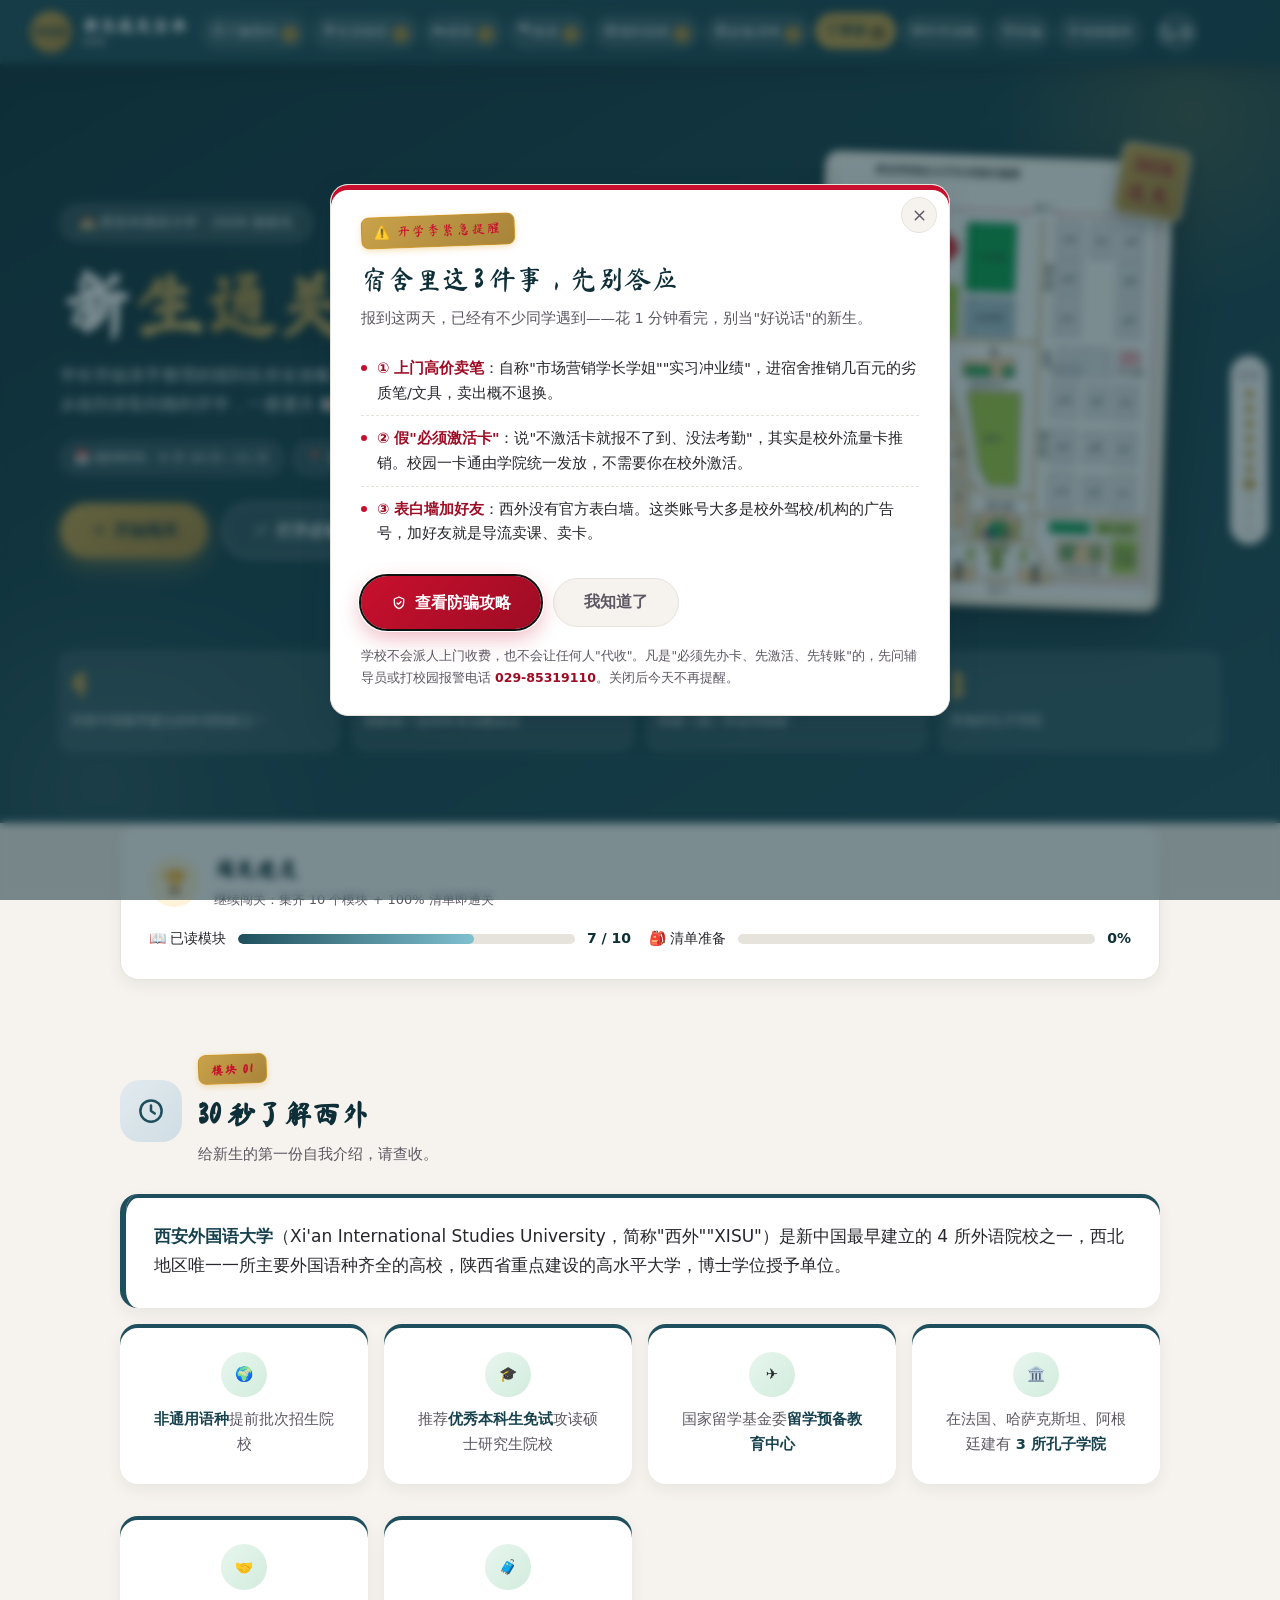
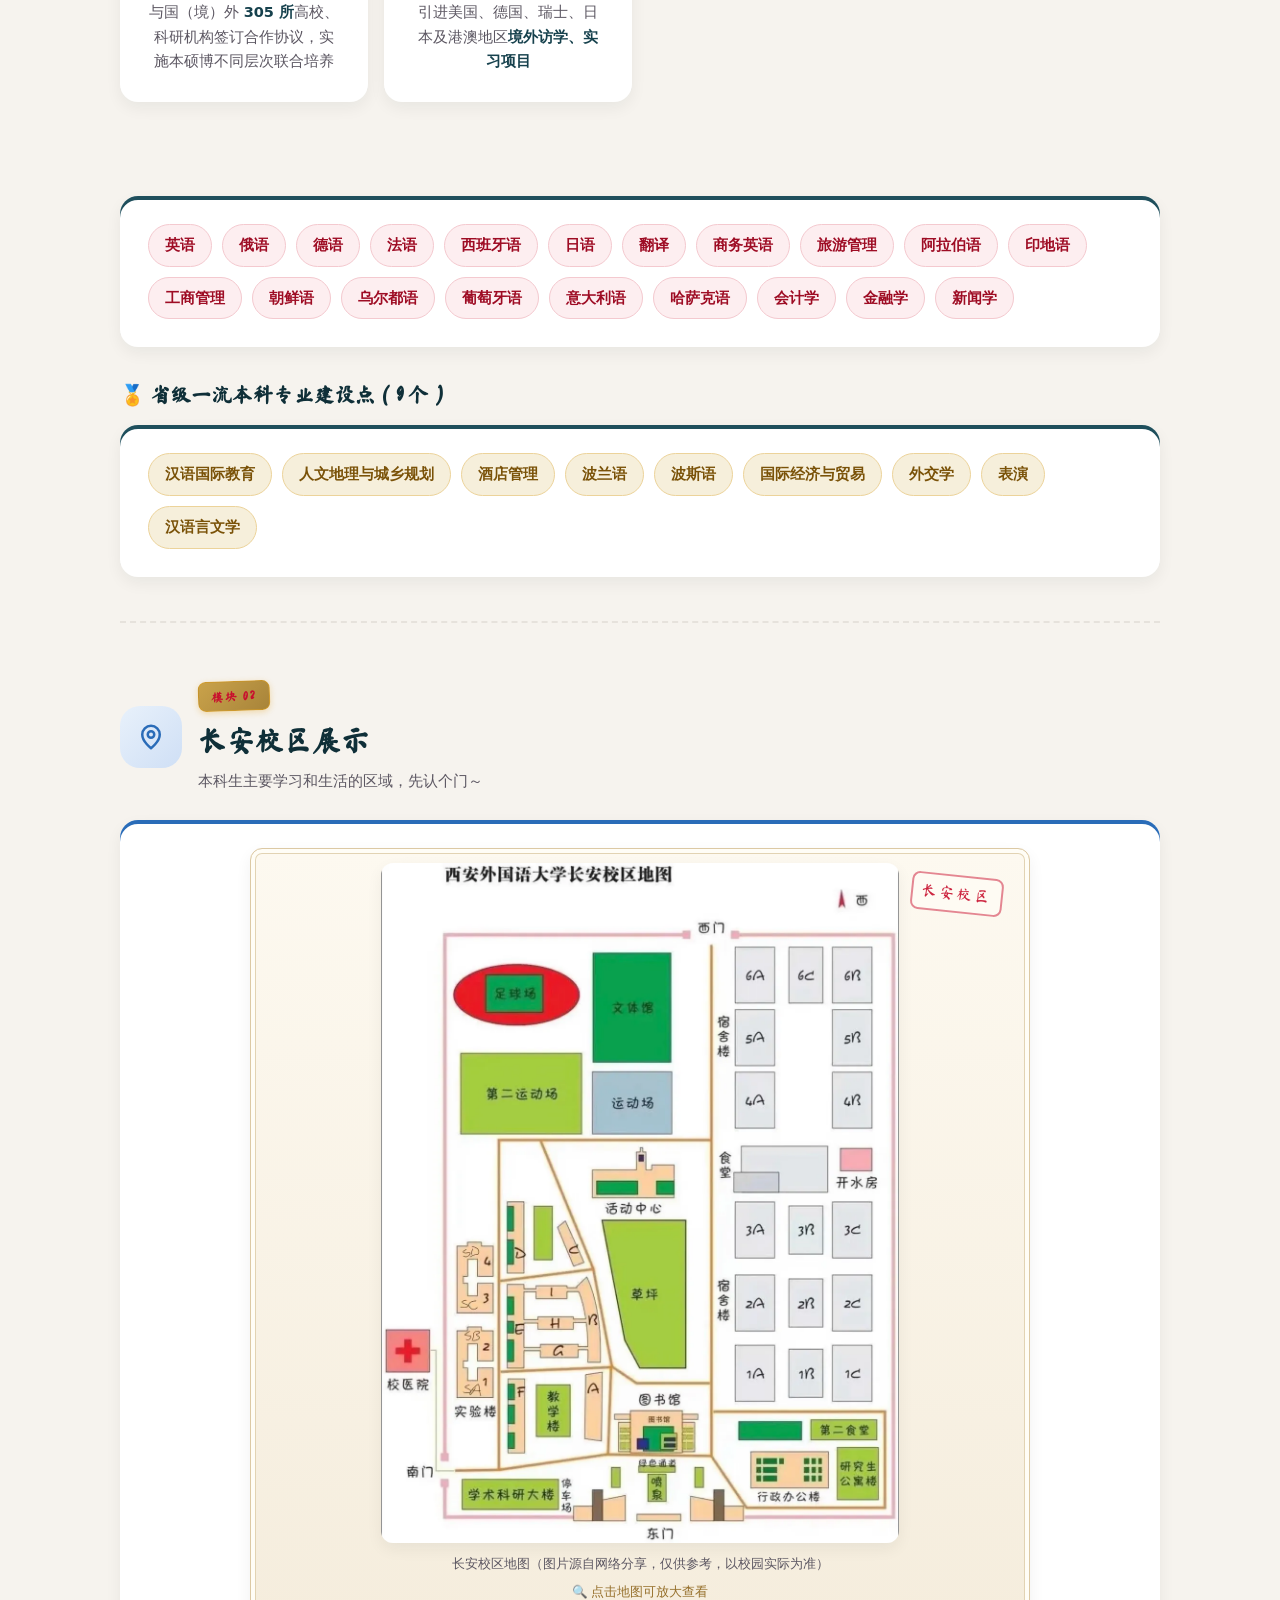
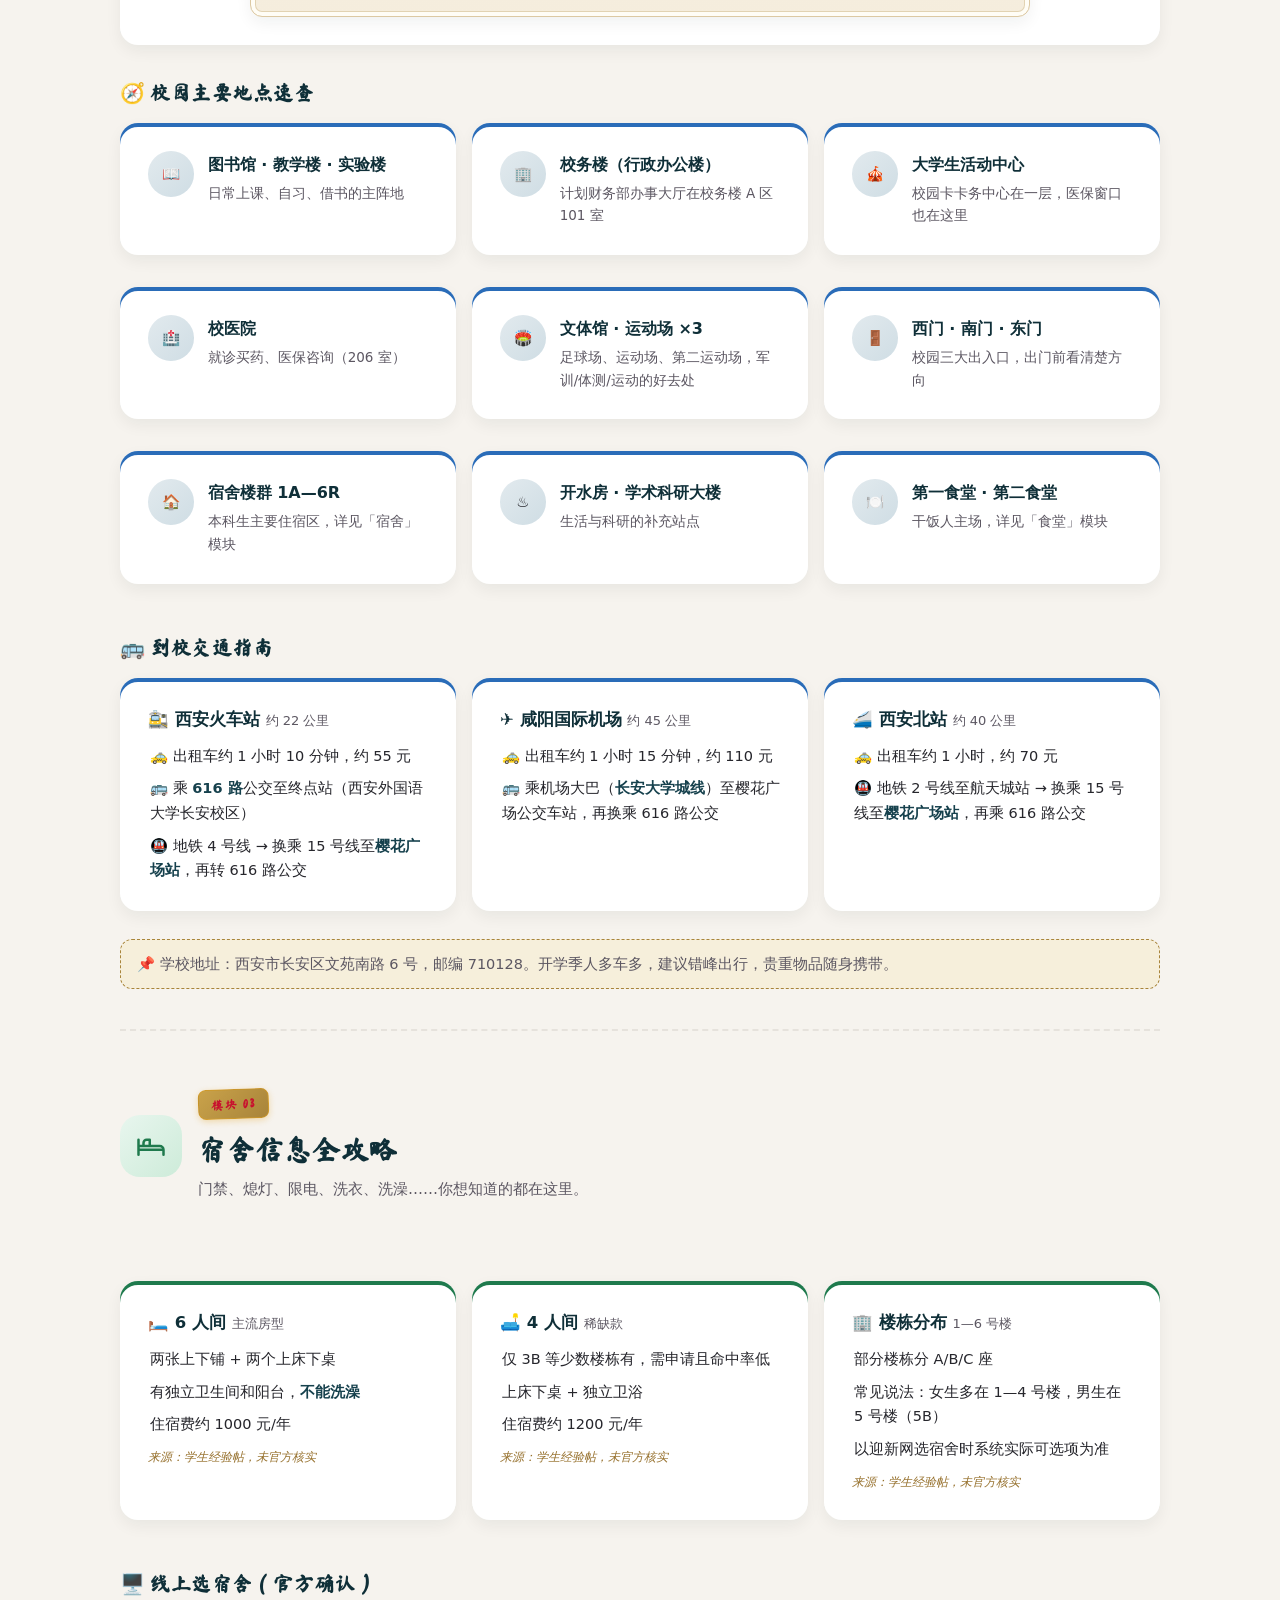
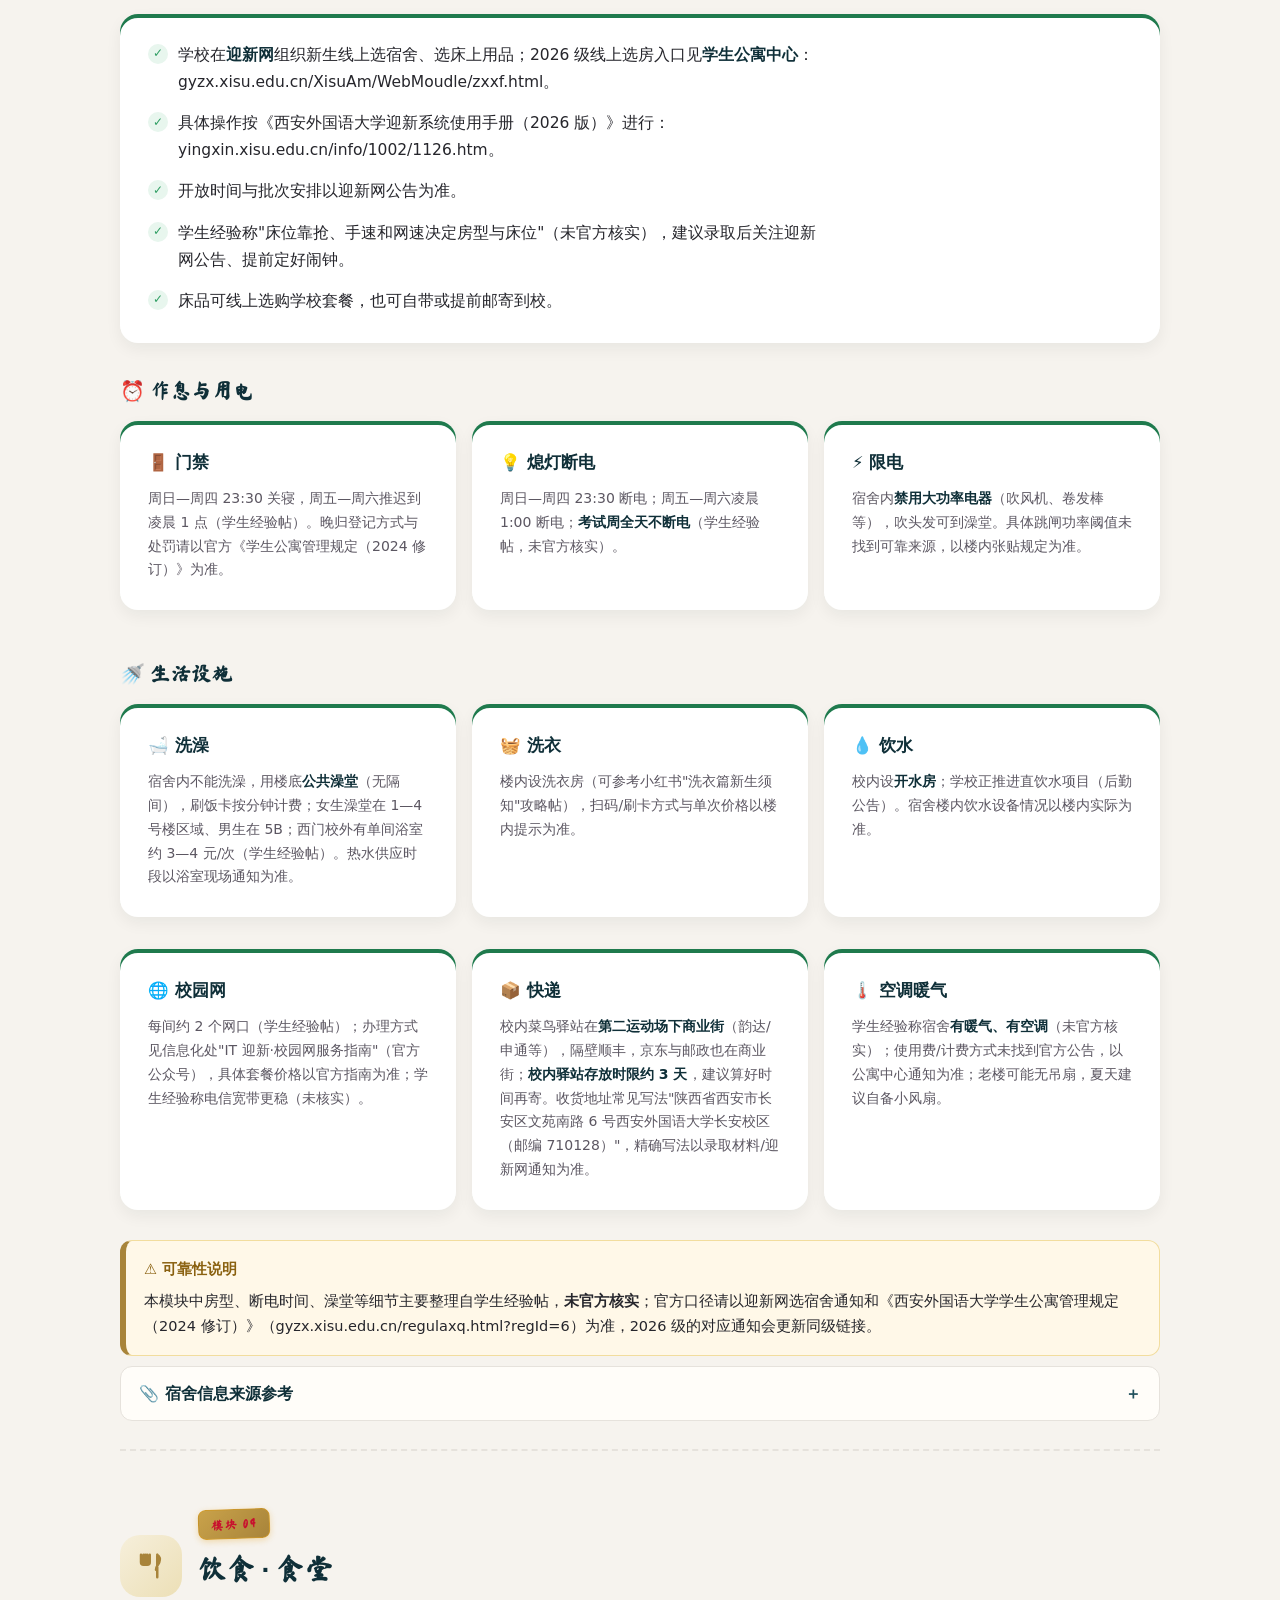
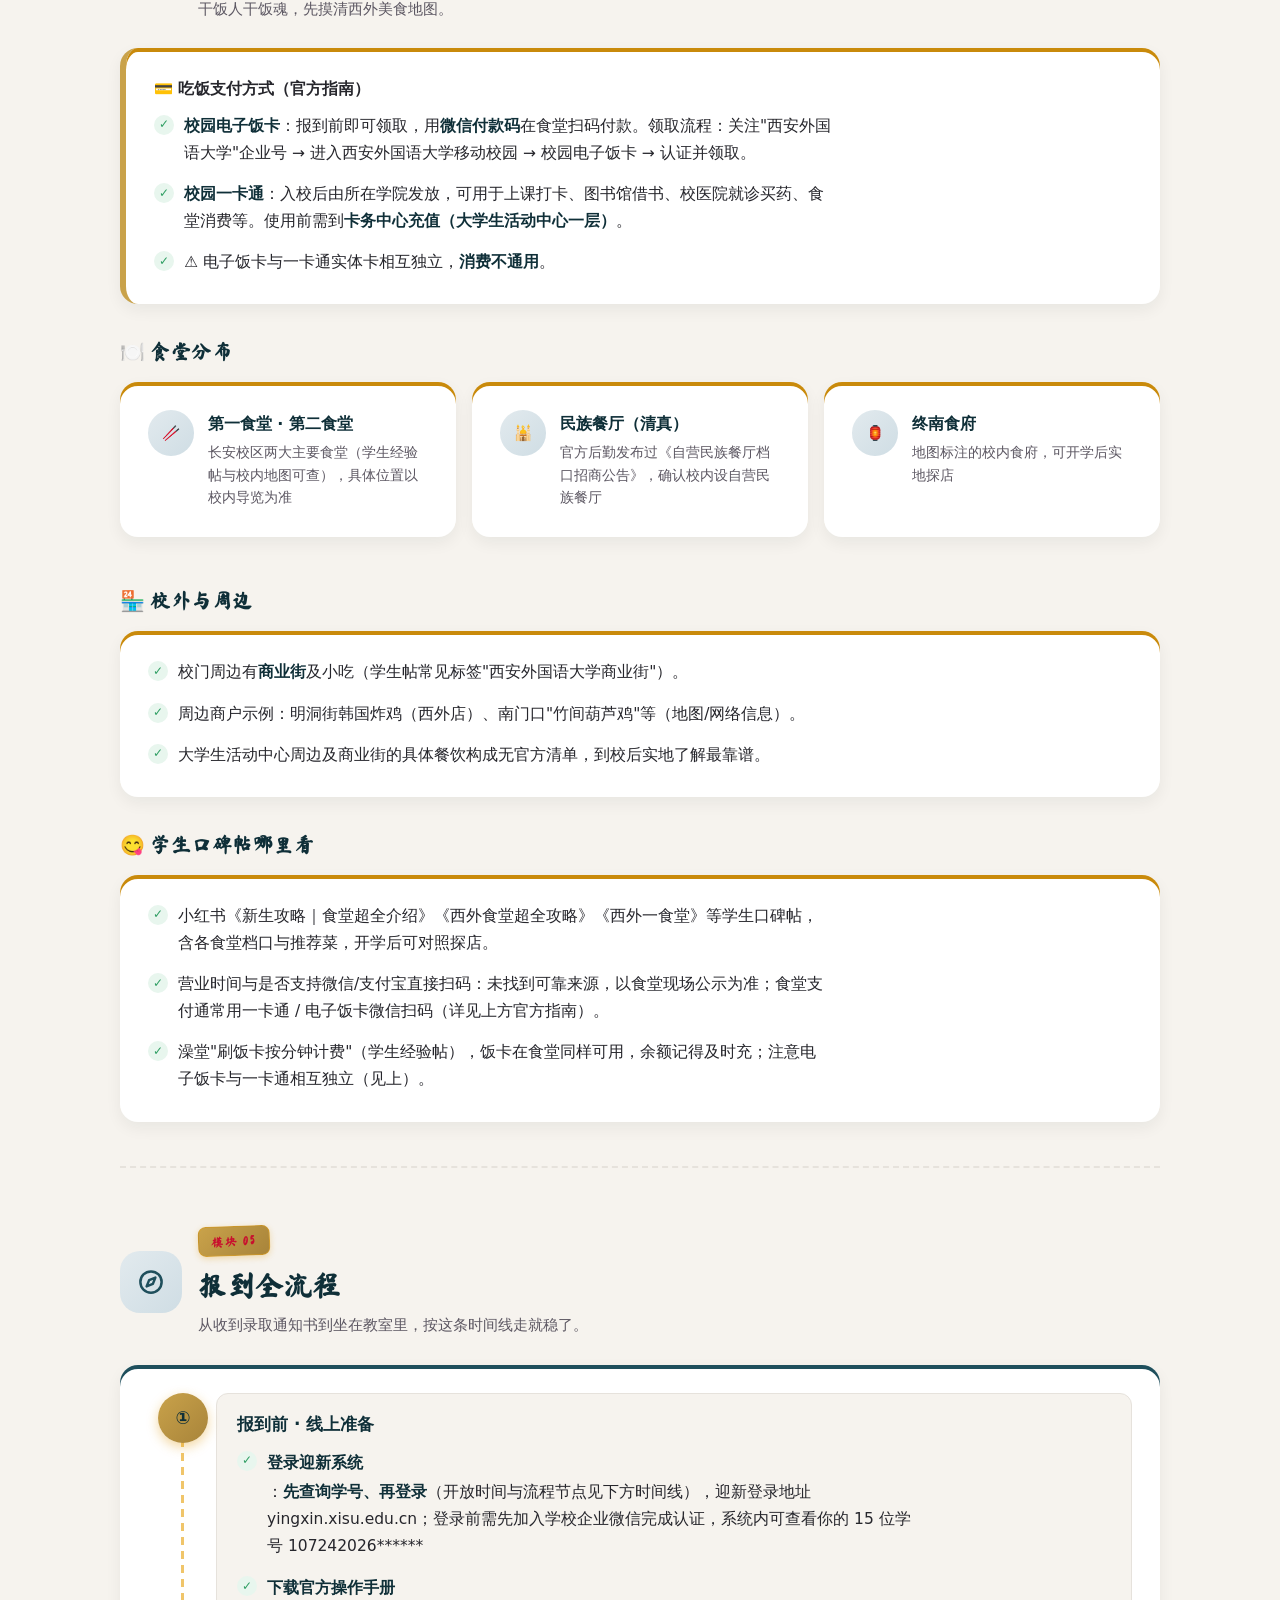
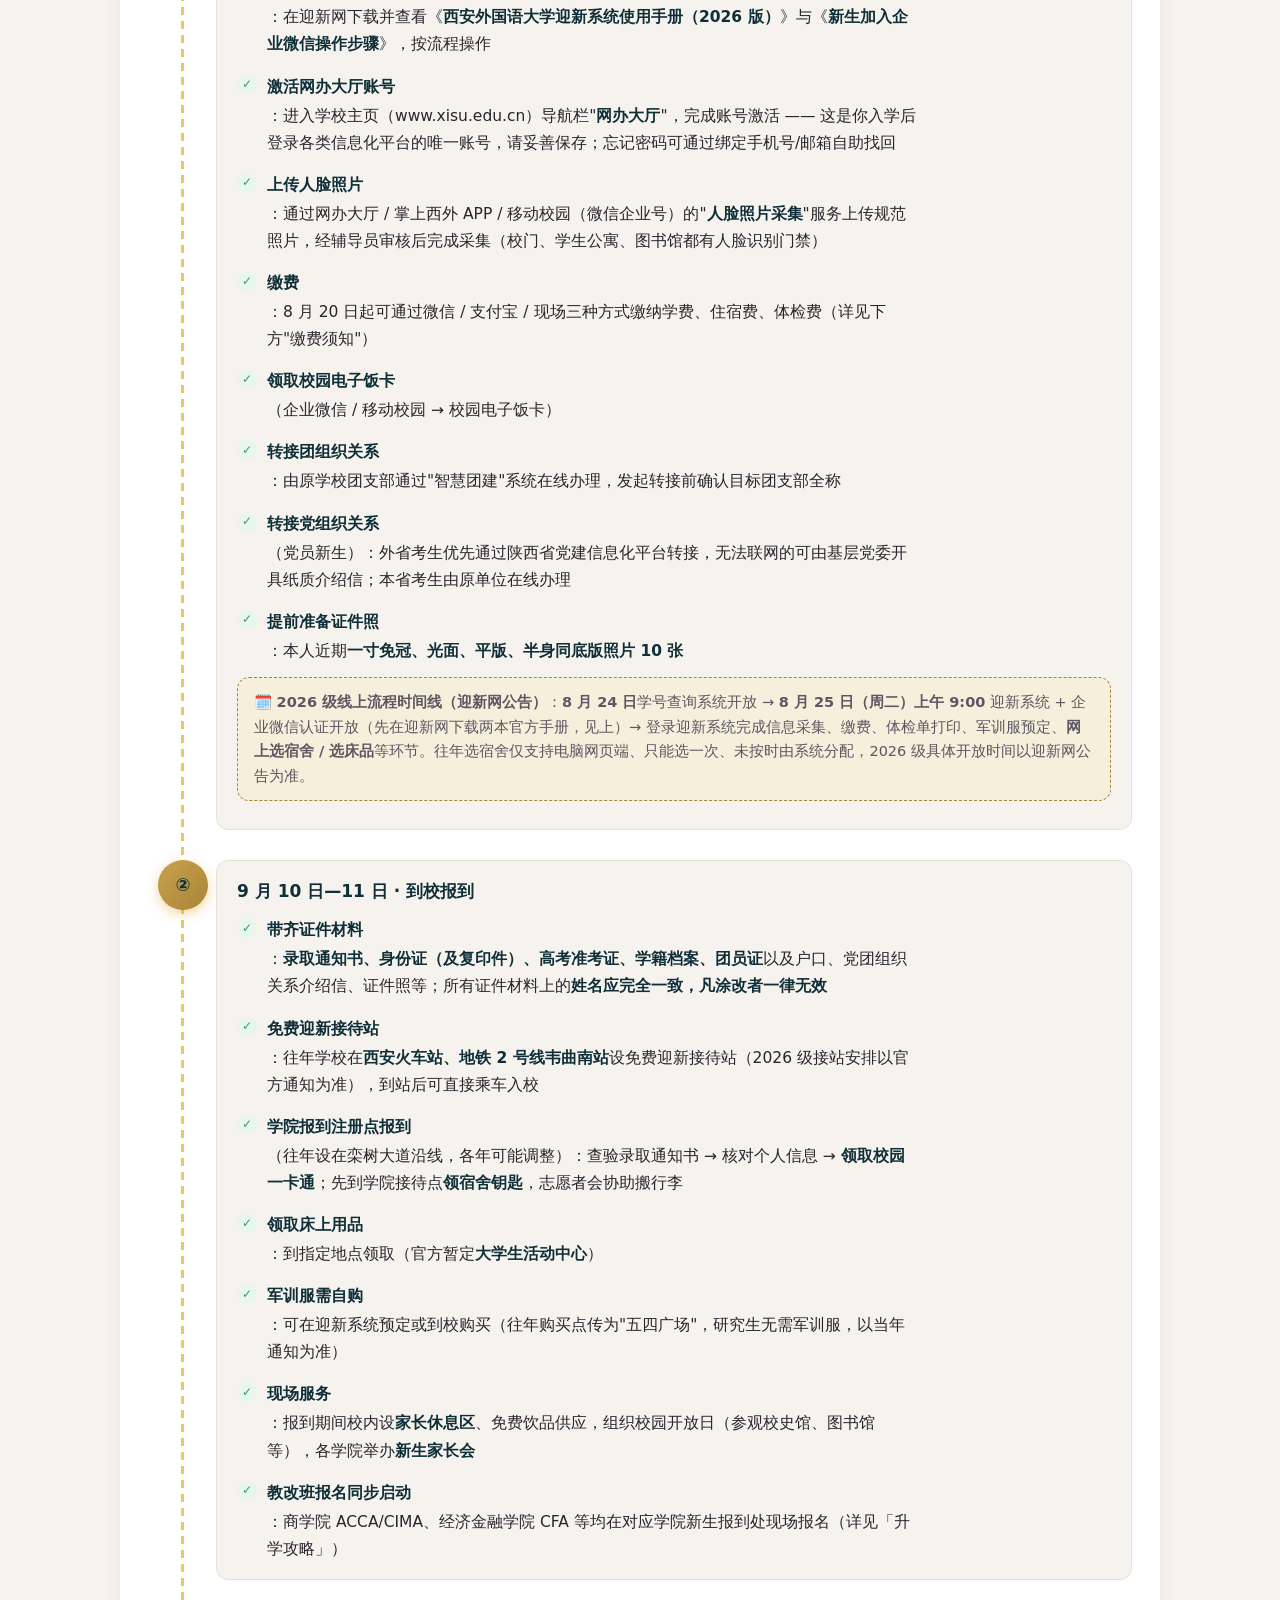
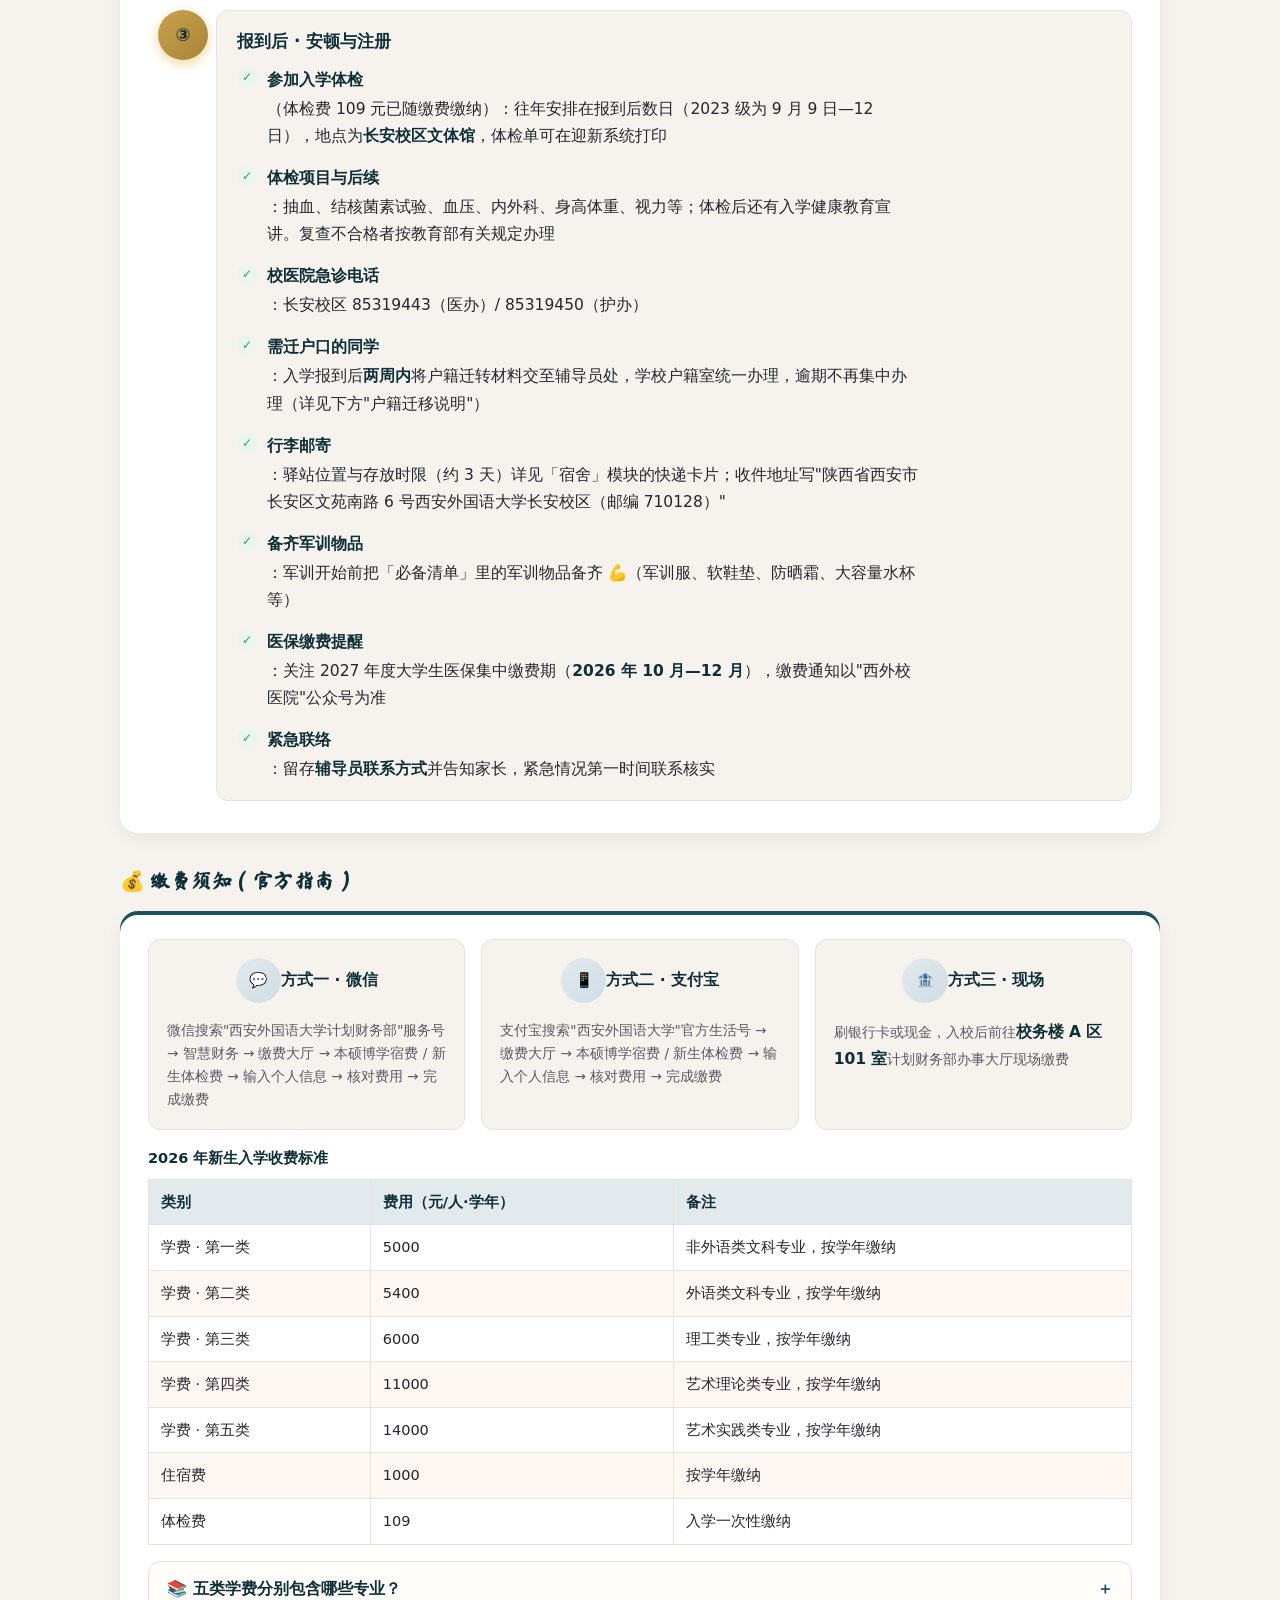
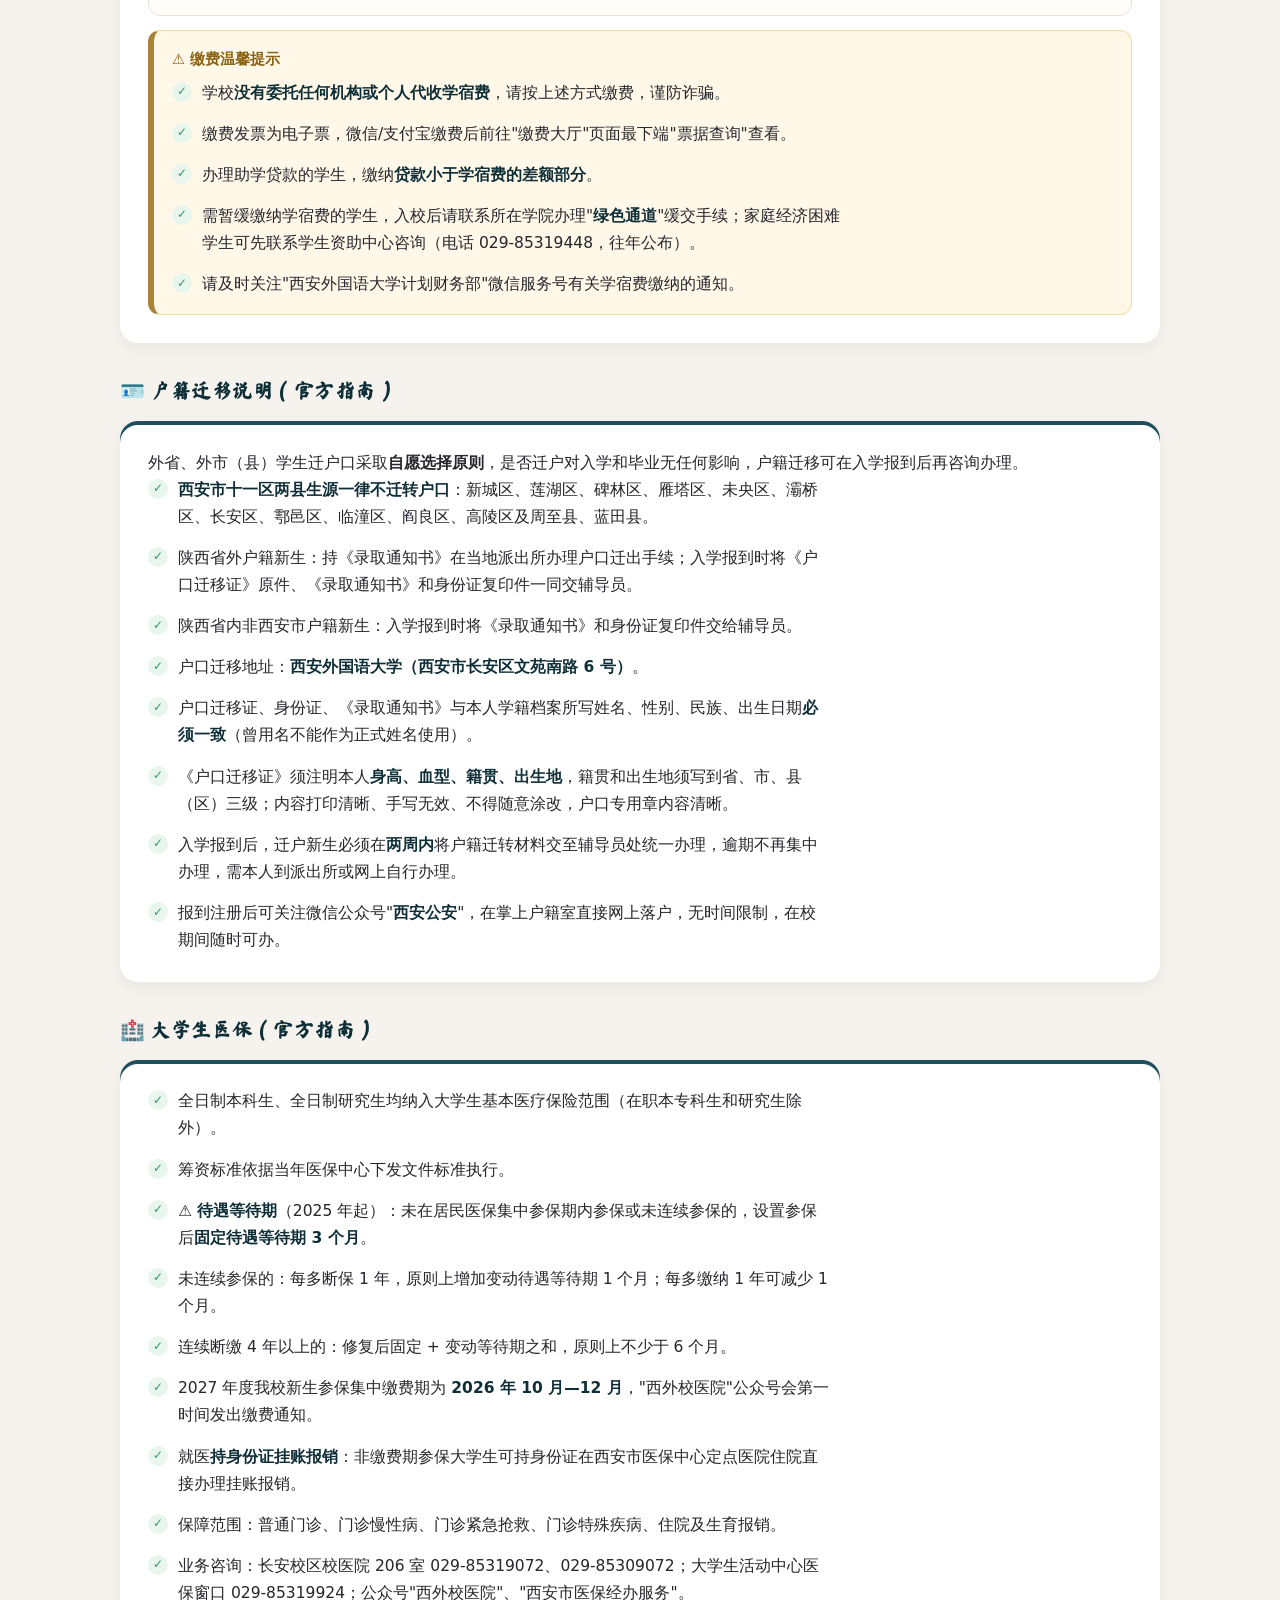
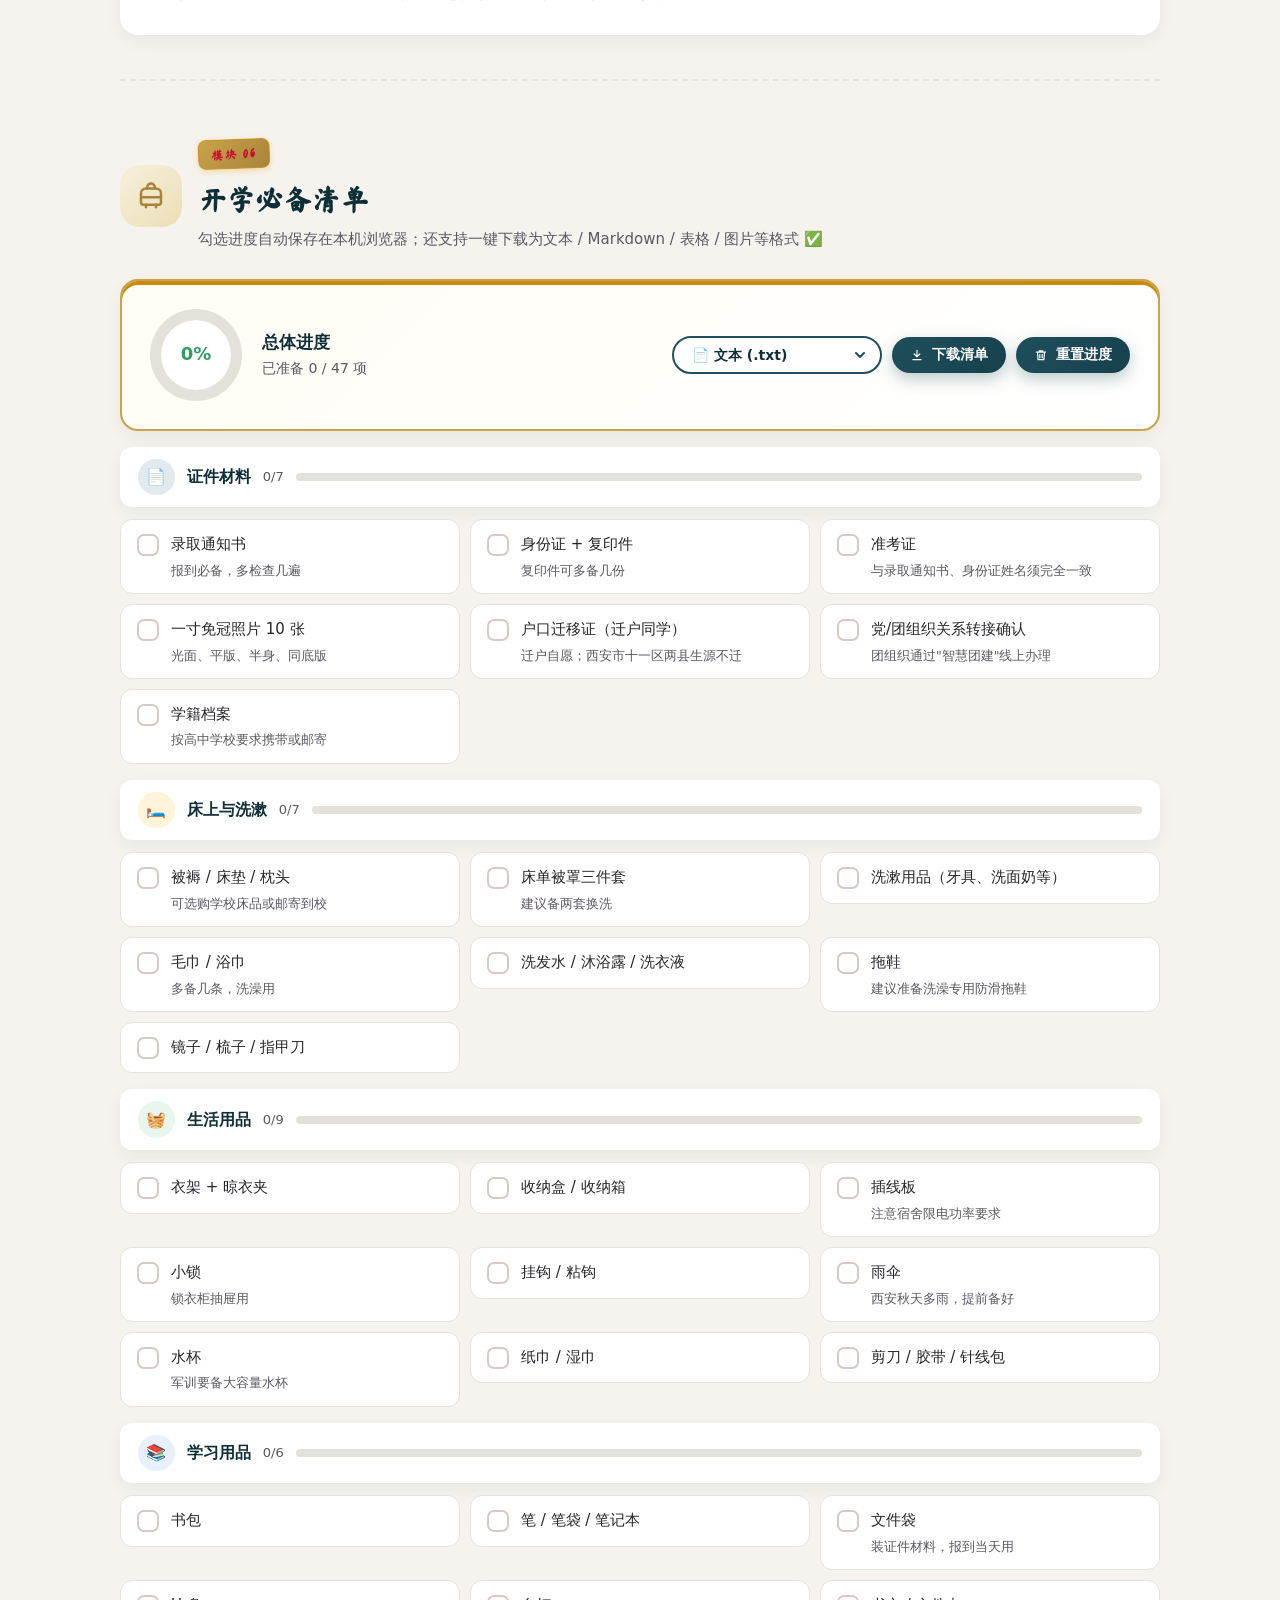
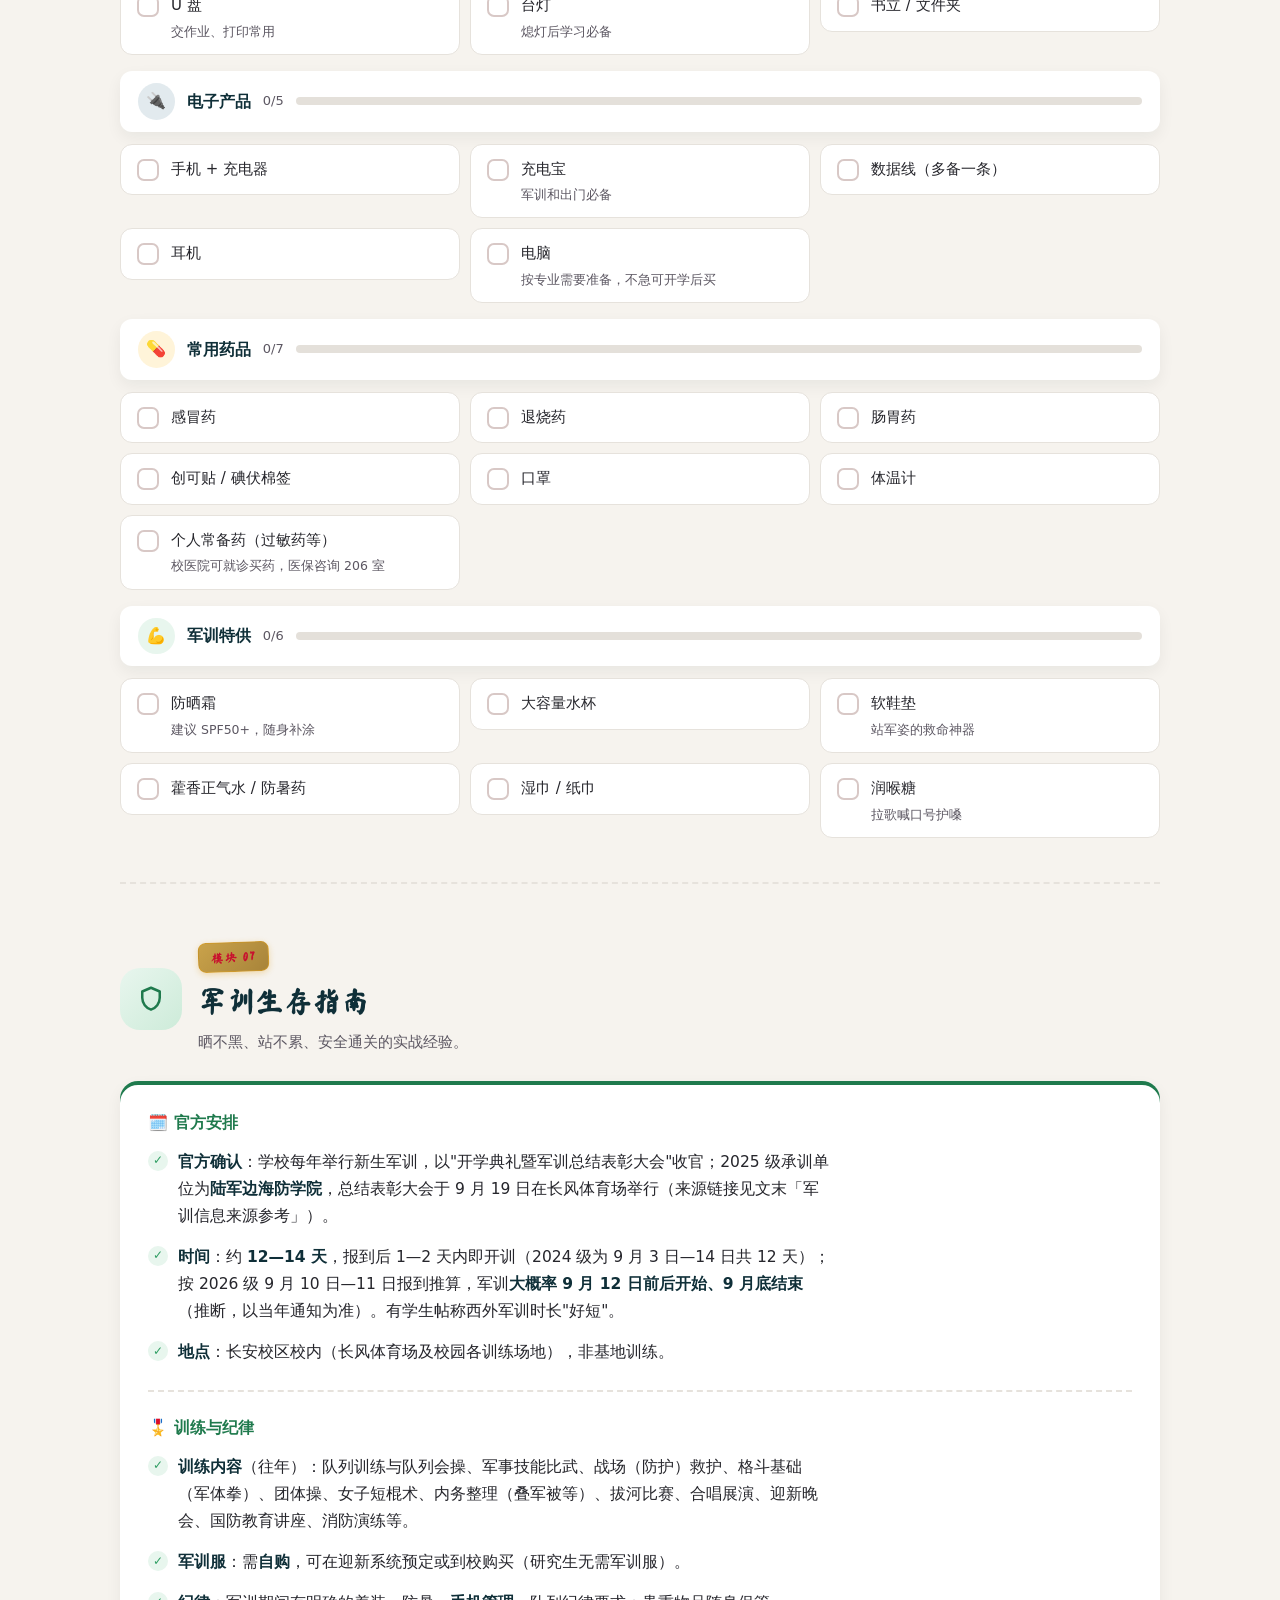
==== commit 4071b79e: "防骗弹窗改为「关闭后当天不再弹」：新增 xisu2026-scampop-v1 存本地日期（不用 UTC，跨天自动恢复，JSON 损坏容错为照常弹）；弹窗底部提示补充说明；同步 DEVELOPMENT" ====
--- a/index.html
+++ b/index.html
@@ -118,7 +118,7 @@
       </a>
       <button class="btn btn-ghost scam-pop-later" id="scam-pop-later" type="button">我知道了</button>
     </div>
-    <p class="scam-pop-tip">学校不会派人上门收费，也不会让任何人"代收"。凡是"必须先办卡、先激活、先转账"的，先问辅导员或打校园报警电话 <b>029-85319110</b>。</p>
+    <p class="scam-pop-tip">学校不会派人上门收费，也不会让任何人"代收"。凡是"必须先办卡、先激活、先转账"的，先问辅导员或打校园报警电话 <b>029-85319110</b>。关闭后今天不再提醒。</p>
   </div>
 </div>
 
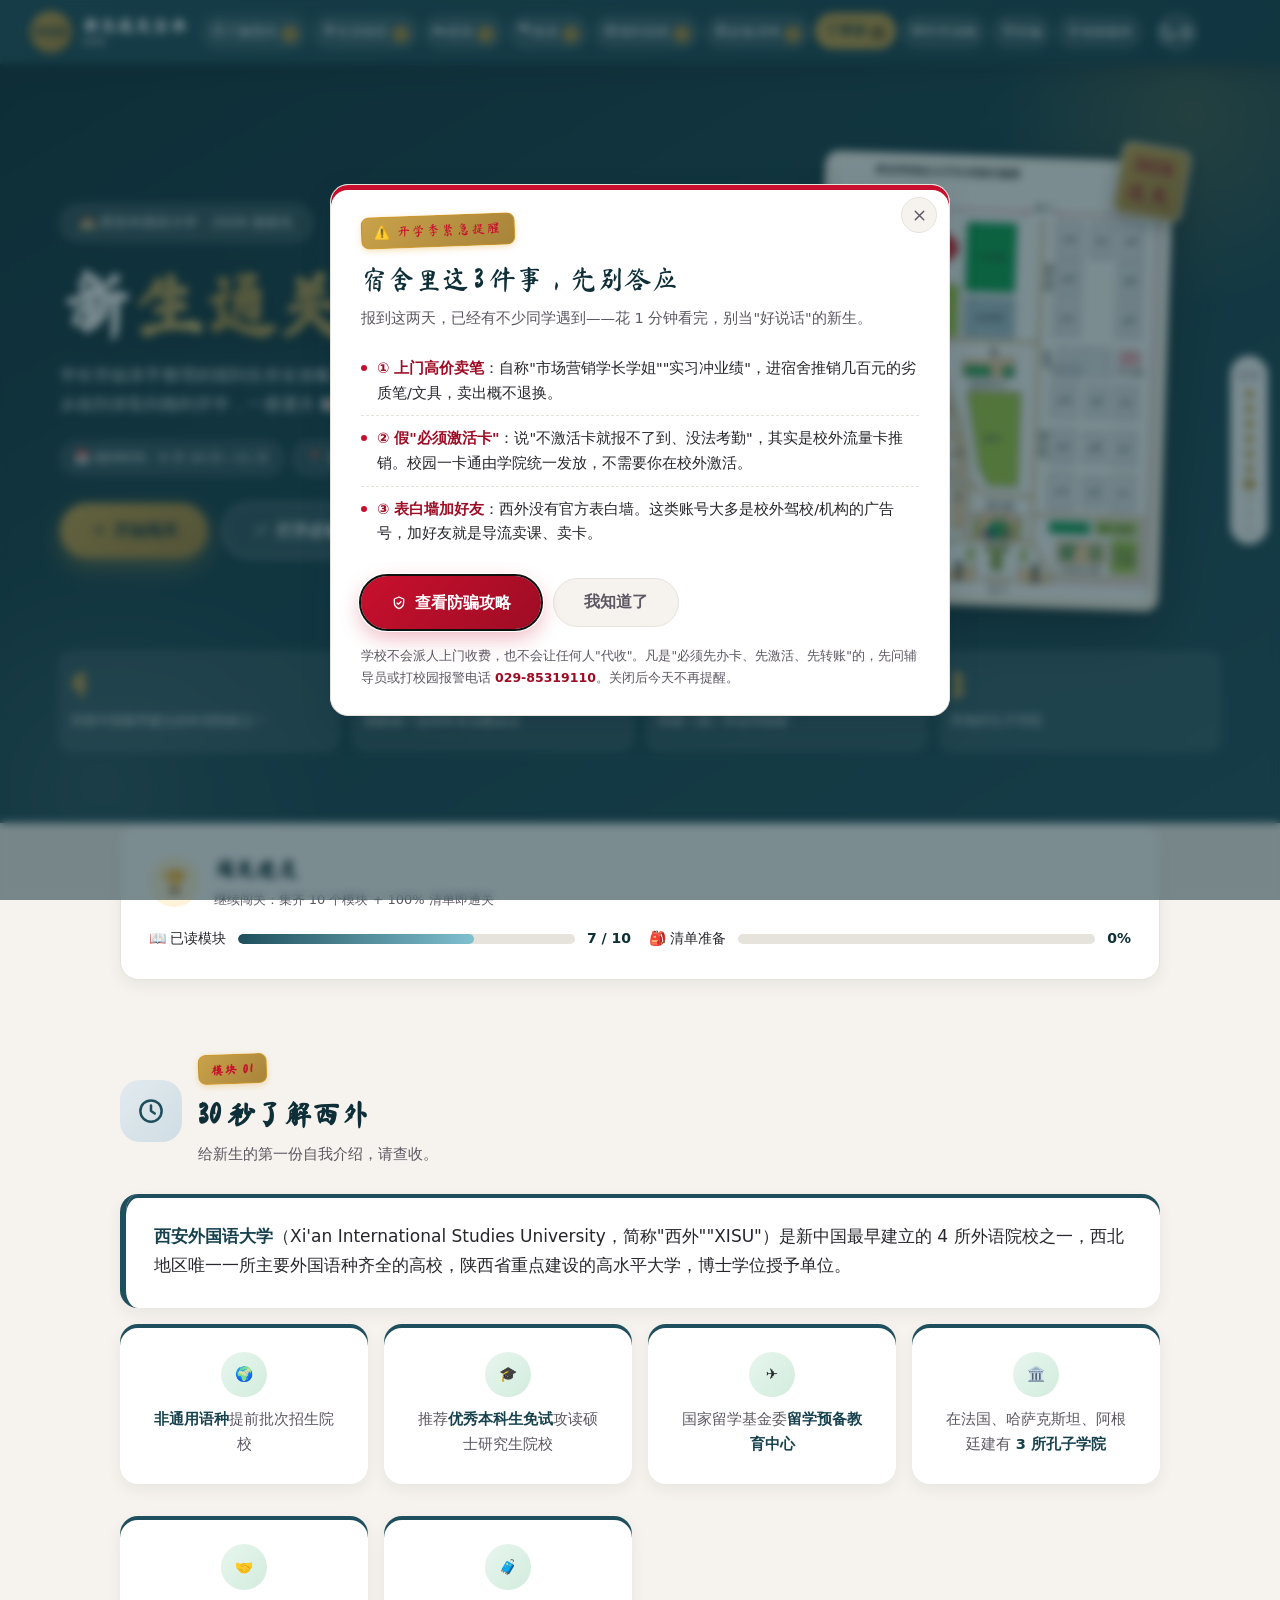
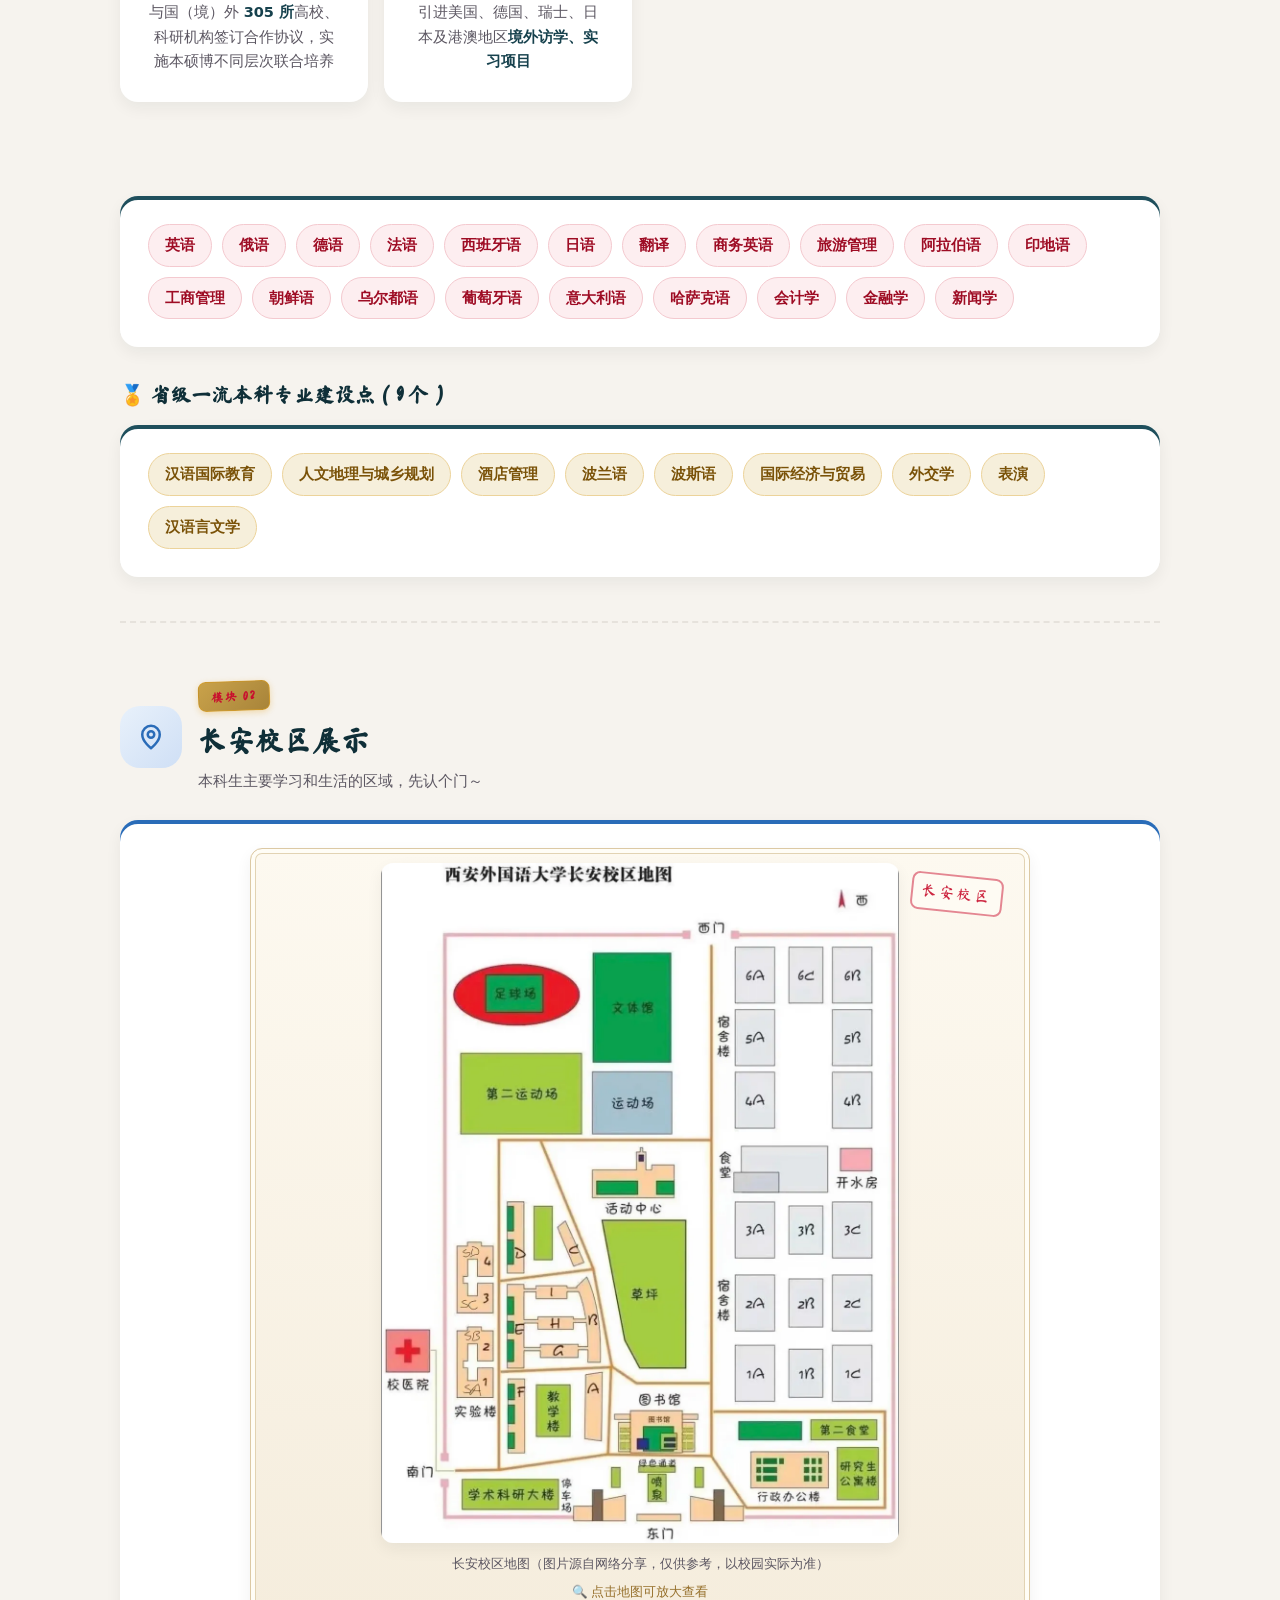
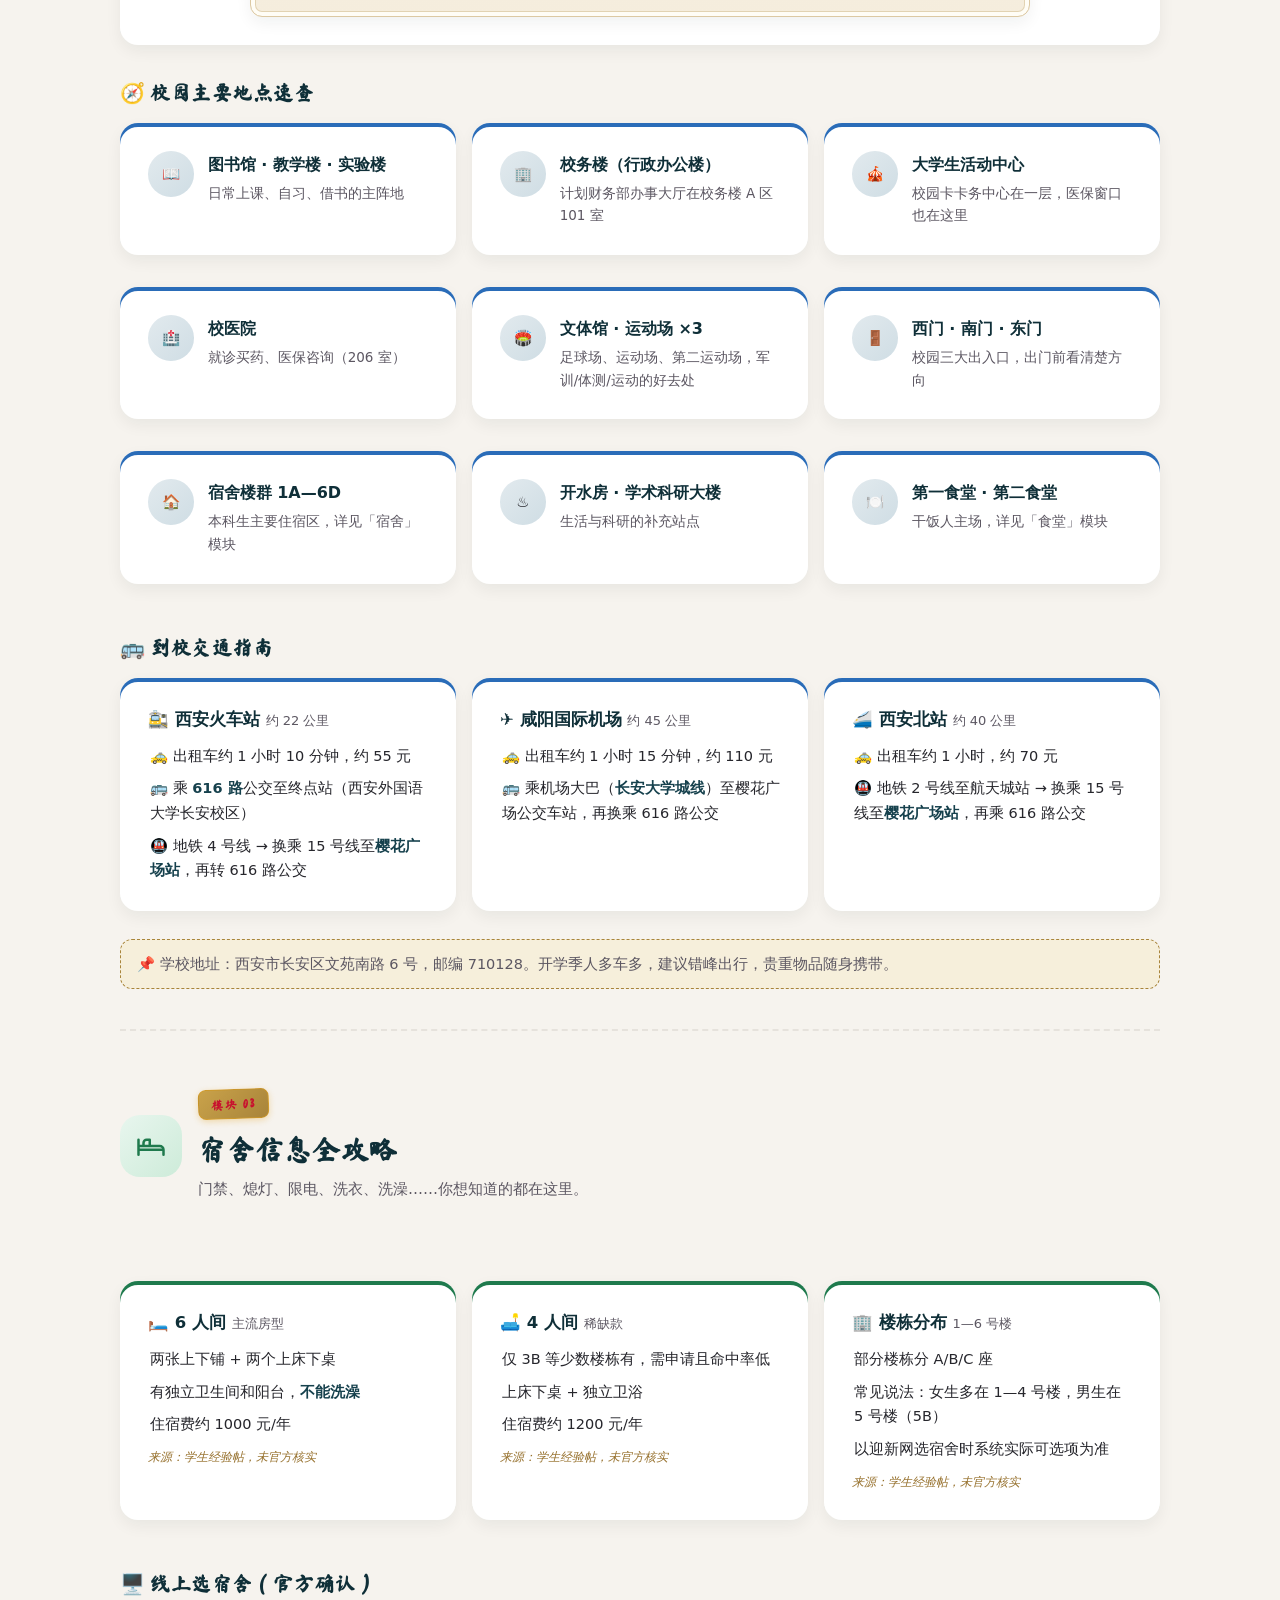
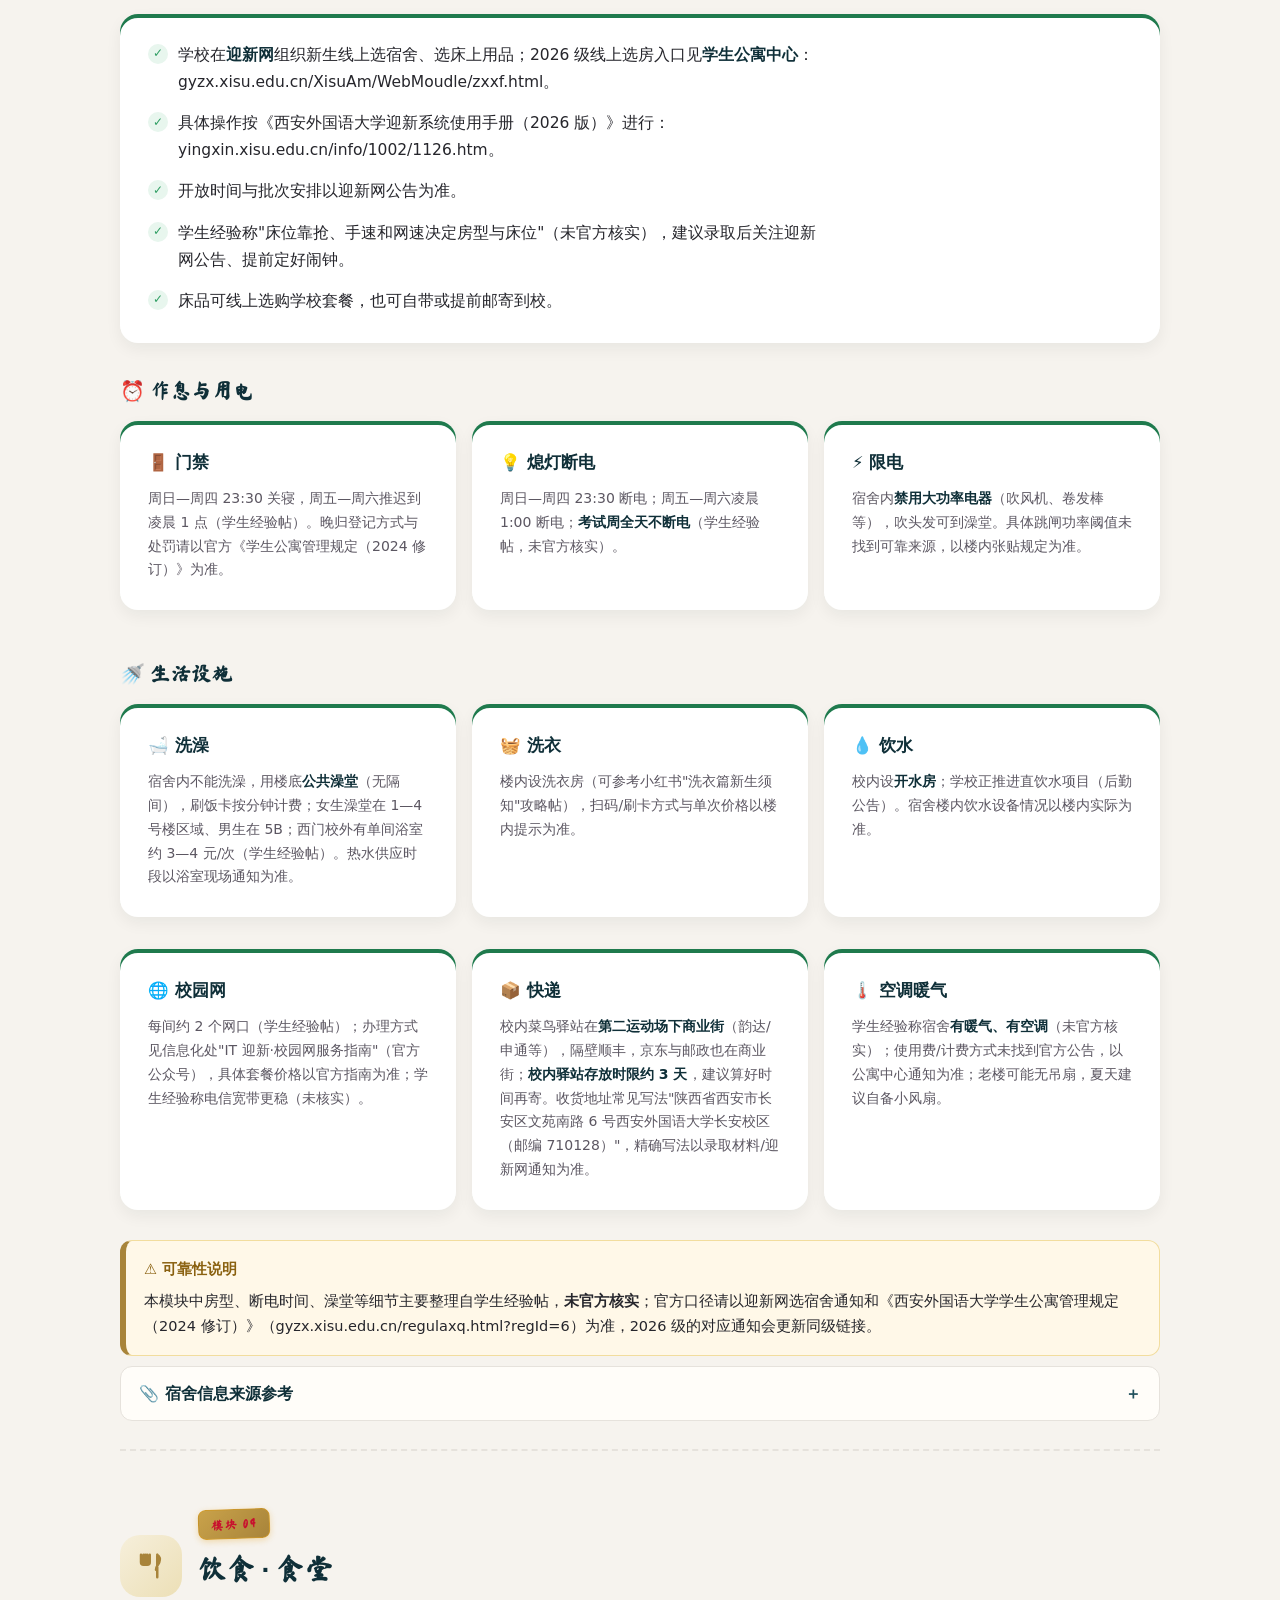
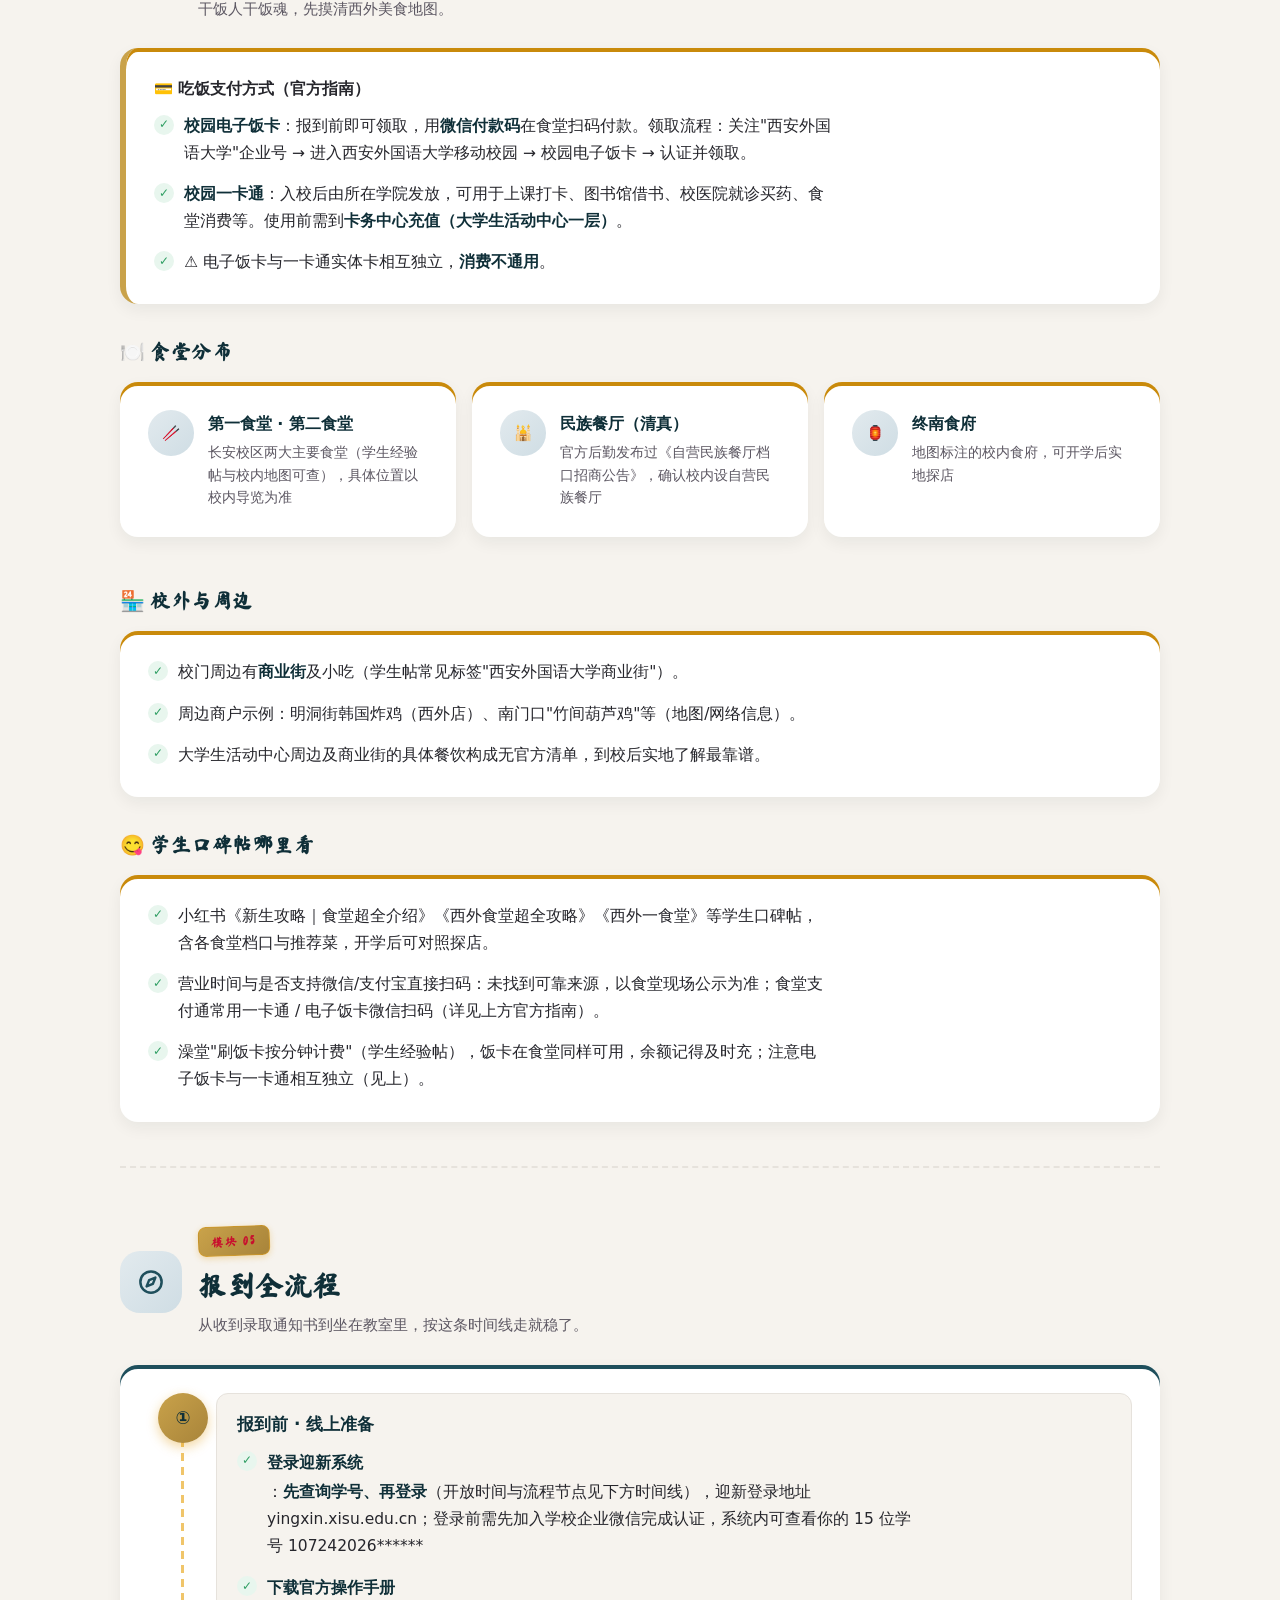
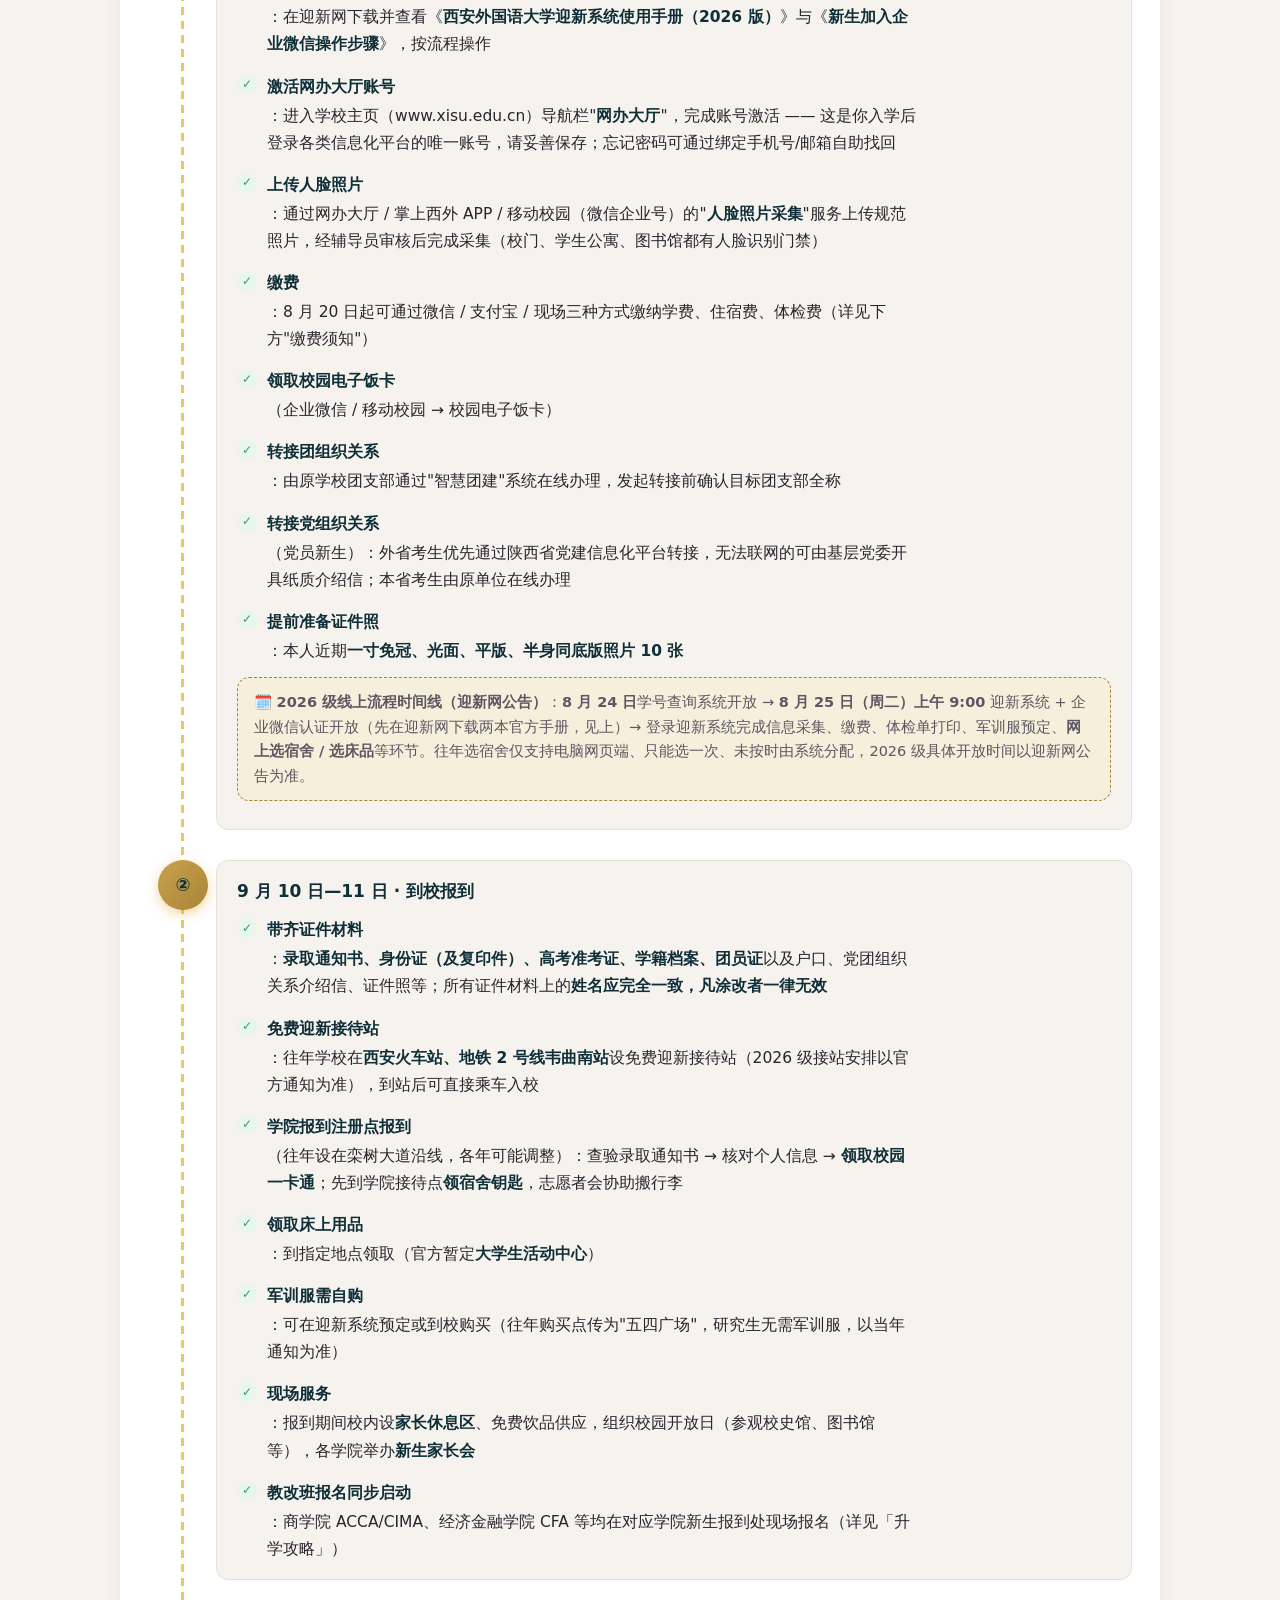
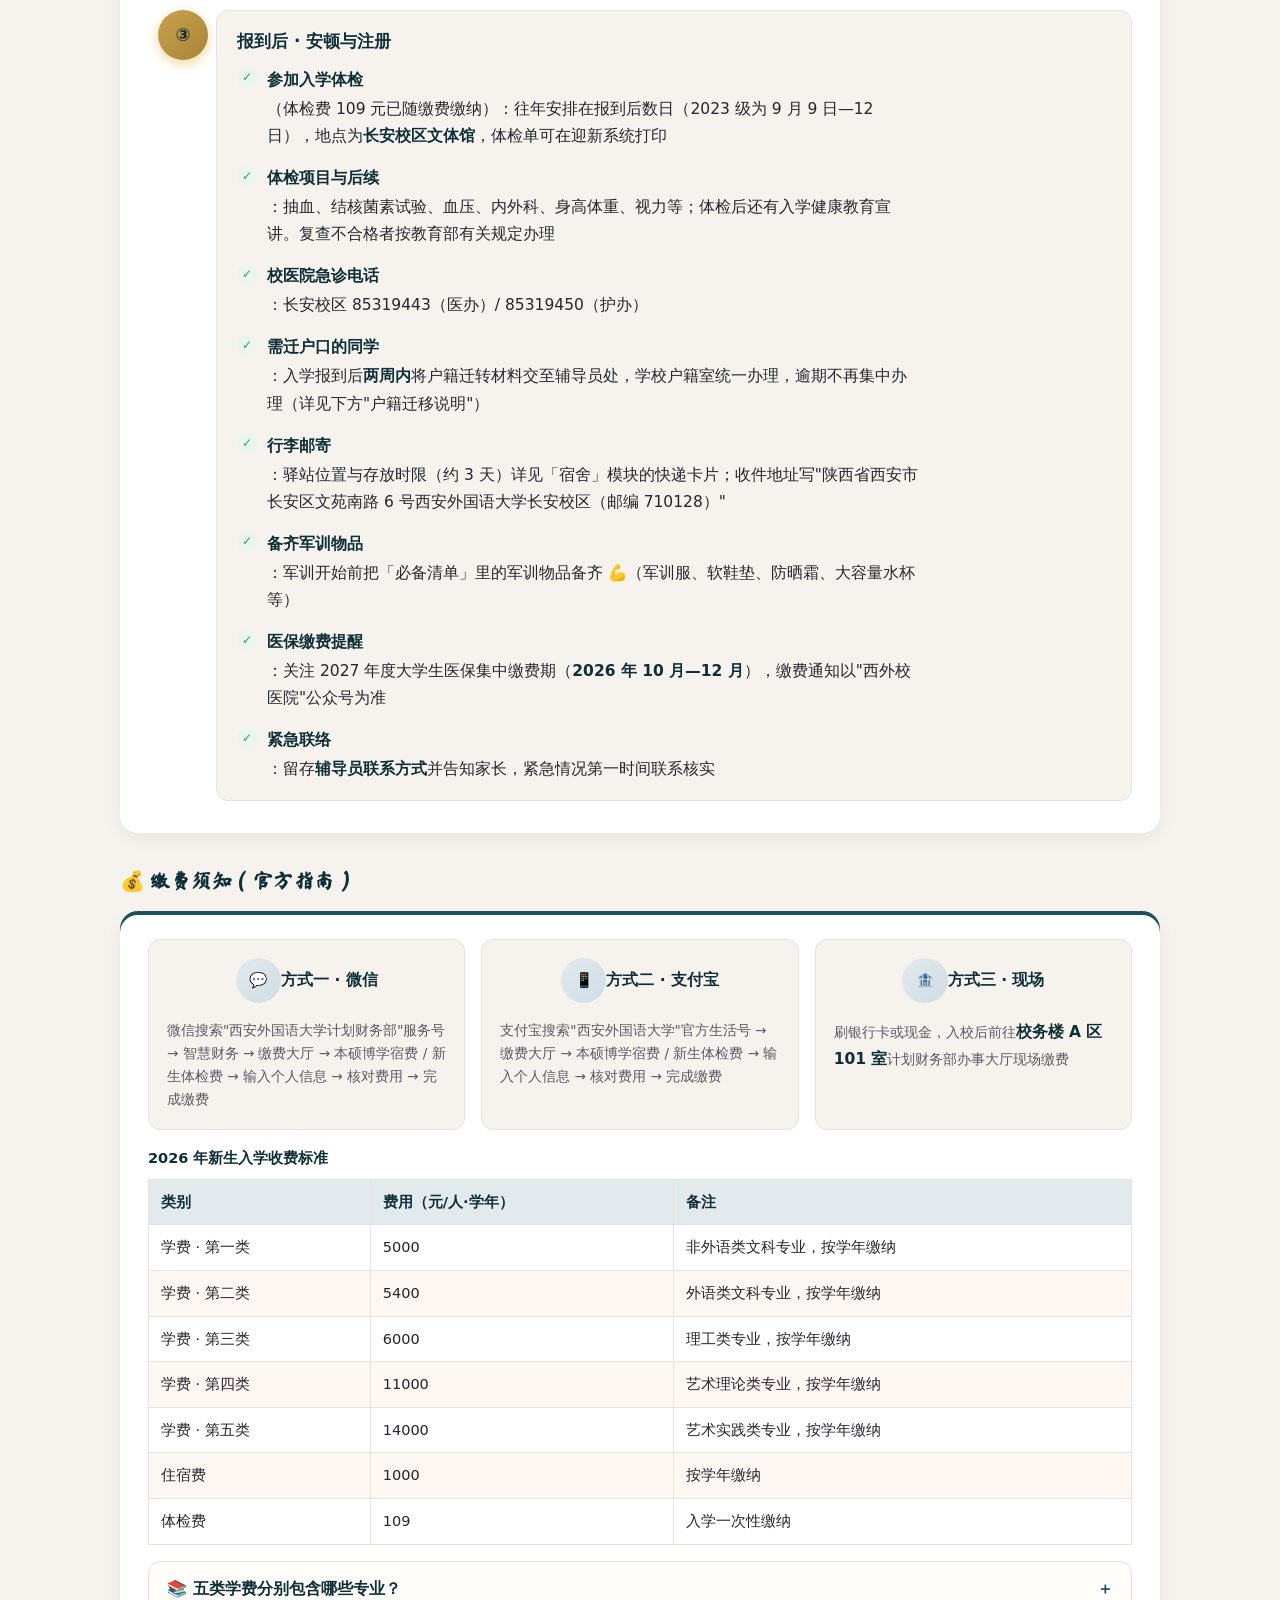
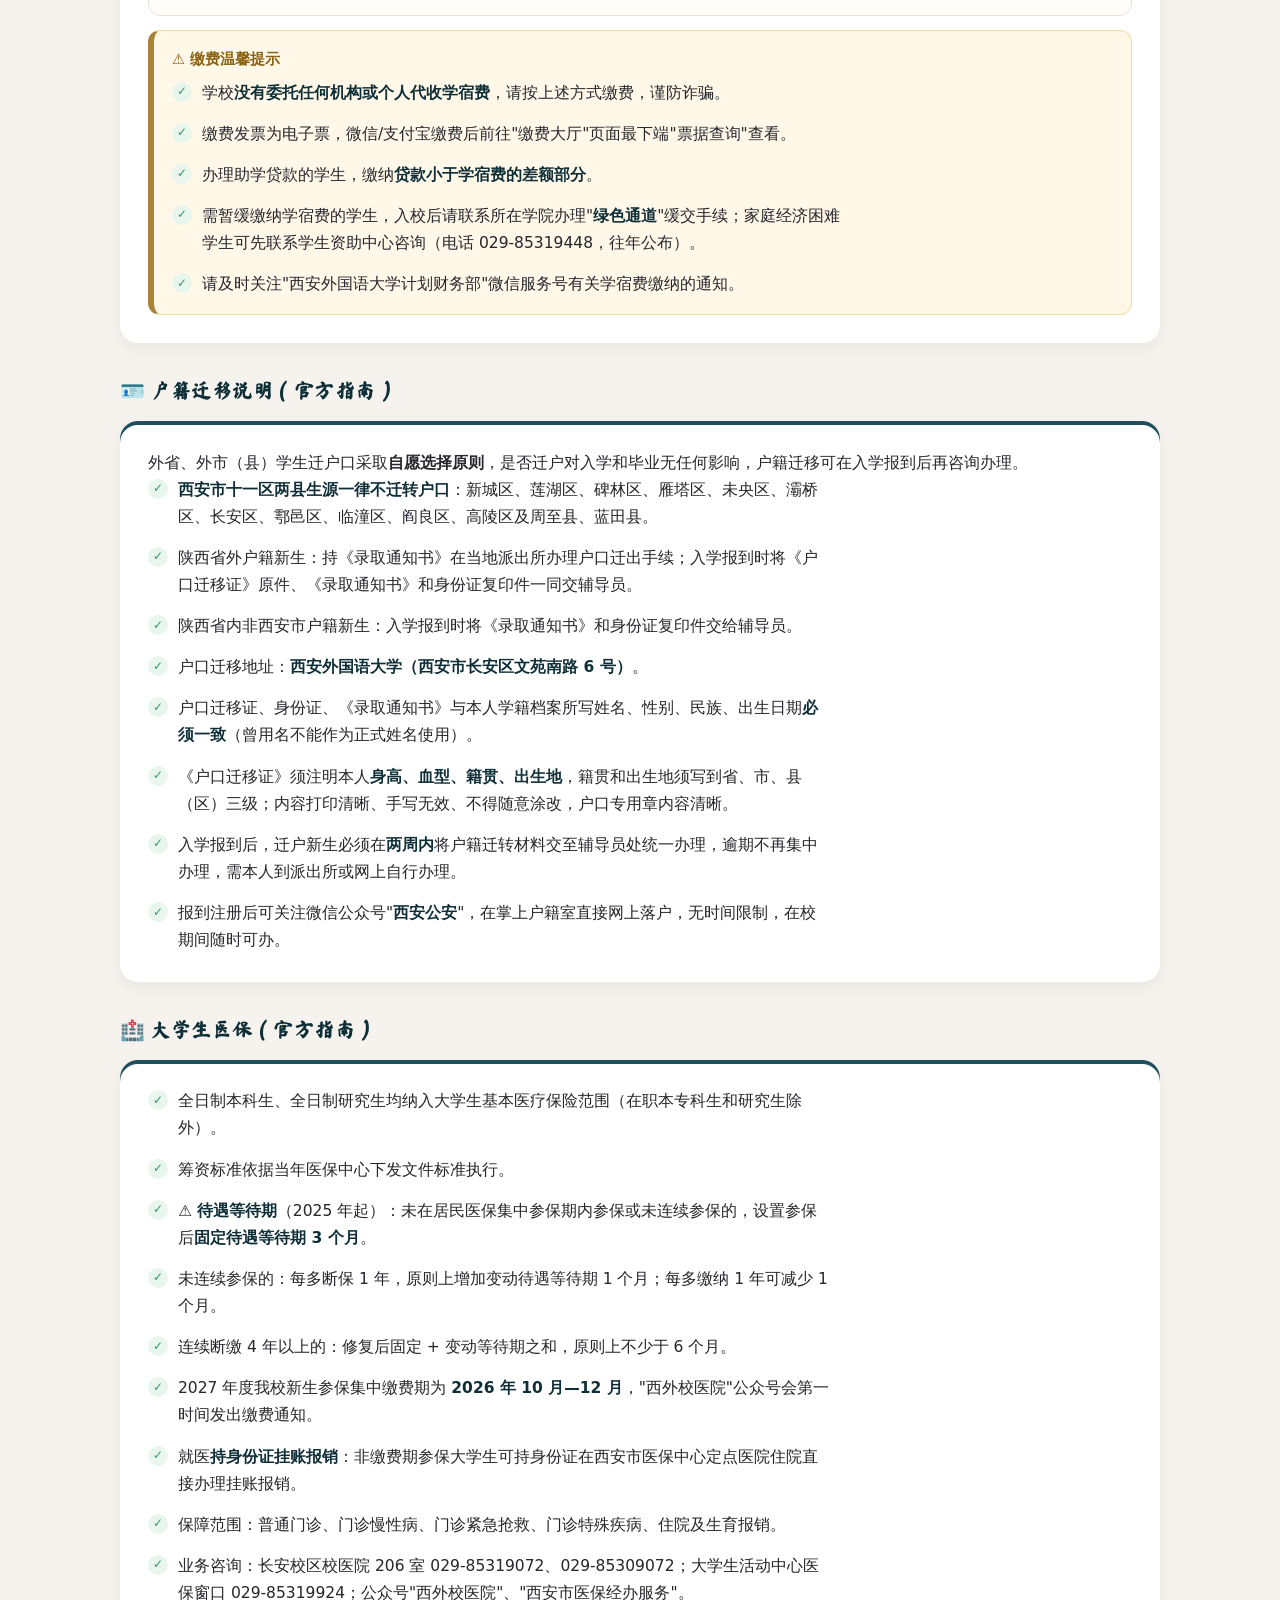
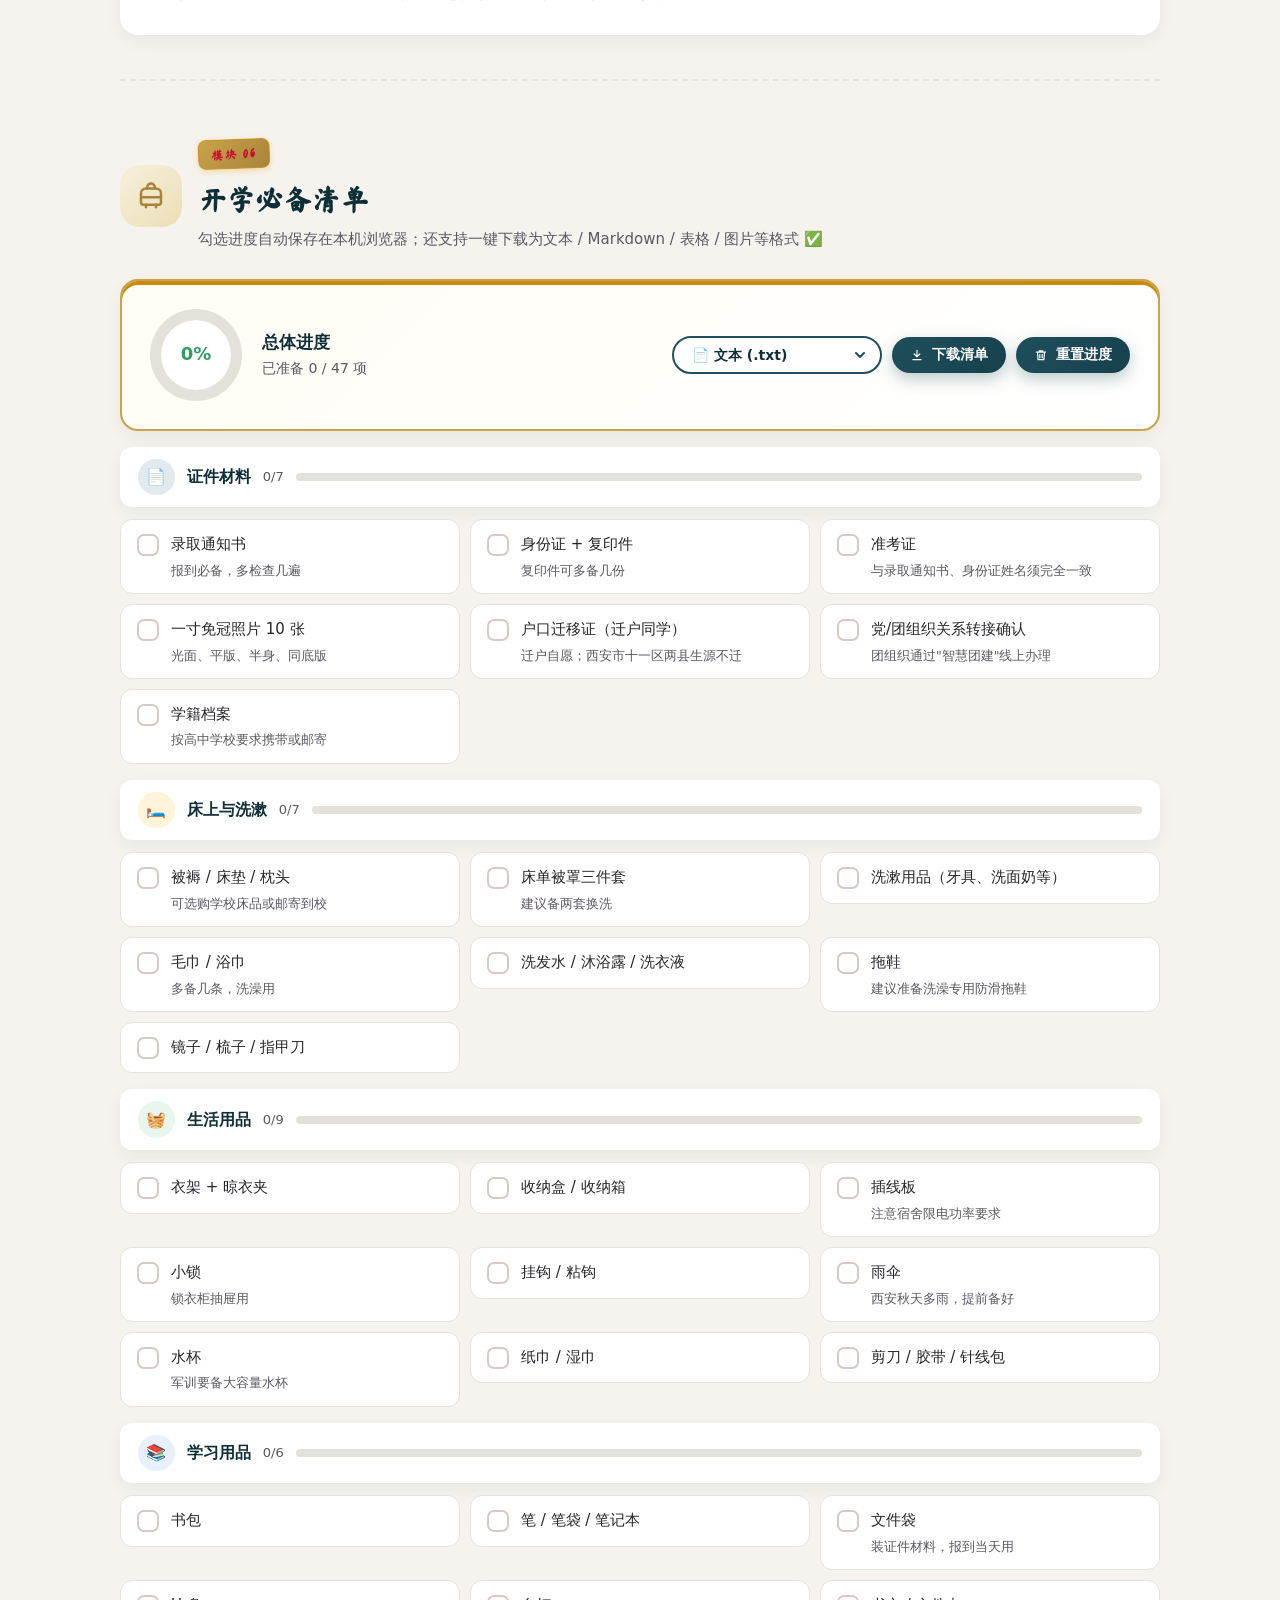
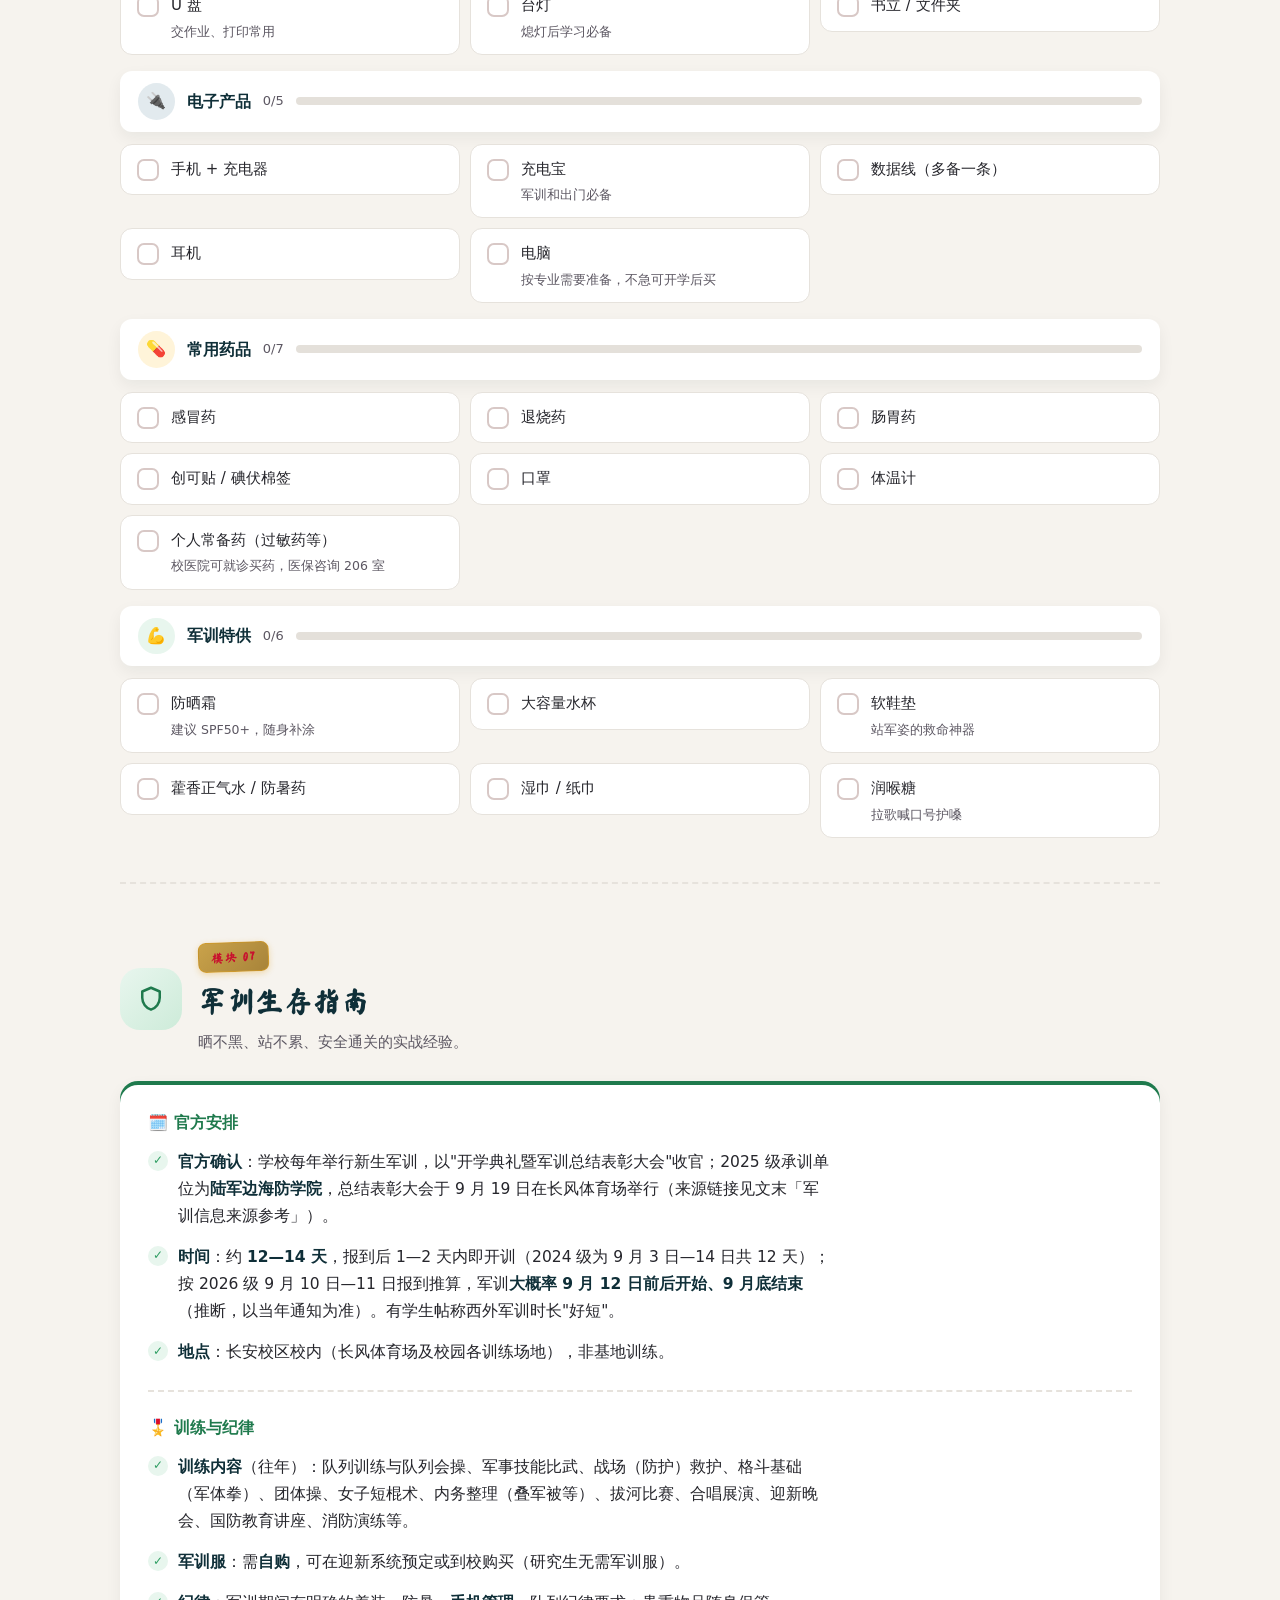
==== commit 9d8582c0: "修正校园地图卡：宿舍楼群 1A—6R 改为 1A—6D" ====
--- a/index.html
+++ b/index.html
@@ -278,7 +278,7 @@
     <div class="card place-card"><span class="place-emoji">🏥</span><div><b>校医院</b><p>就诊买药、医保咨询（206 室）</p></div></div>
     <div class="card place-card"><span class="place-emoji">🏟️</span><div><b>文体馆 · 运动场 ×3</b><p>足球场、运动场、第二运动场，军训/体测/运动的好去处</p></div></div>
     <div class="card place-card"><span class="place-emoji">🚪</span><div><b>西门 · 南门 · 东门</b><p>校园三大出入口，出门前看清楚方向</p></div></div>
-    <div class="card place-card"><span class="place-emoji">🏠</span><div><b>宿舍楼群 1A—6R</b><p>本科生主要住宿区，详见「宿舍」模块</p></div></div>
+    <div class="card place-card"><span class="place-emoji">🏠</span><div><b>宿舍楼群 1A—6D</b><p>本科生主要住宿区，详见「宿舍」模块</p></div></div>
     <div class="card place-card"><span class="place-emoji">♨️</span><div><b>开水房 · 学术科研大楼</b><p>生活与科研的补充站点</p></div></div>
     <div class="card place-card"><span class="place-emoji">🍽️</span><div><b>第一食堂 · 第二食堂</b><p>干饭人主场，详见「食堂」模块</p></div></div>
   </div>
